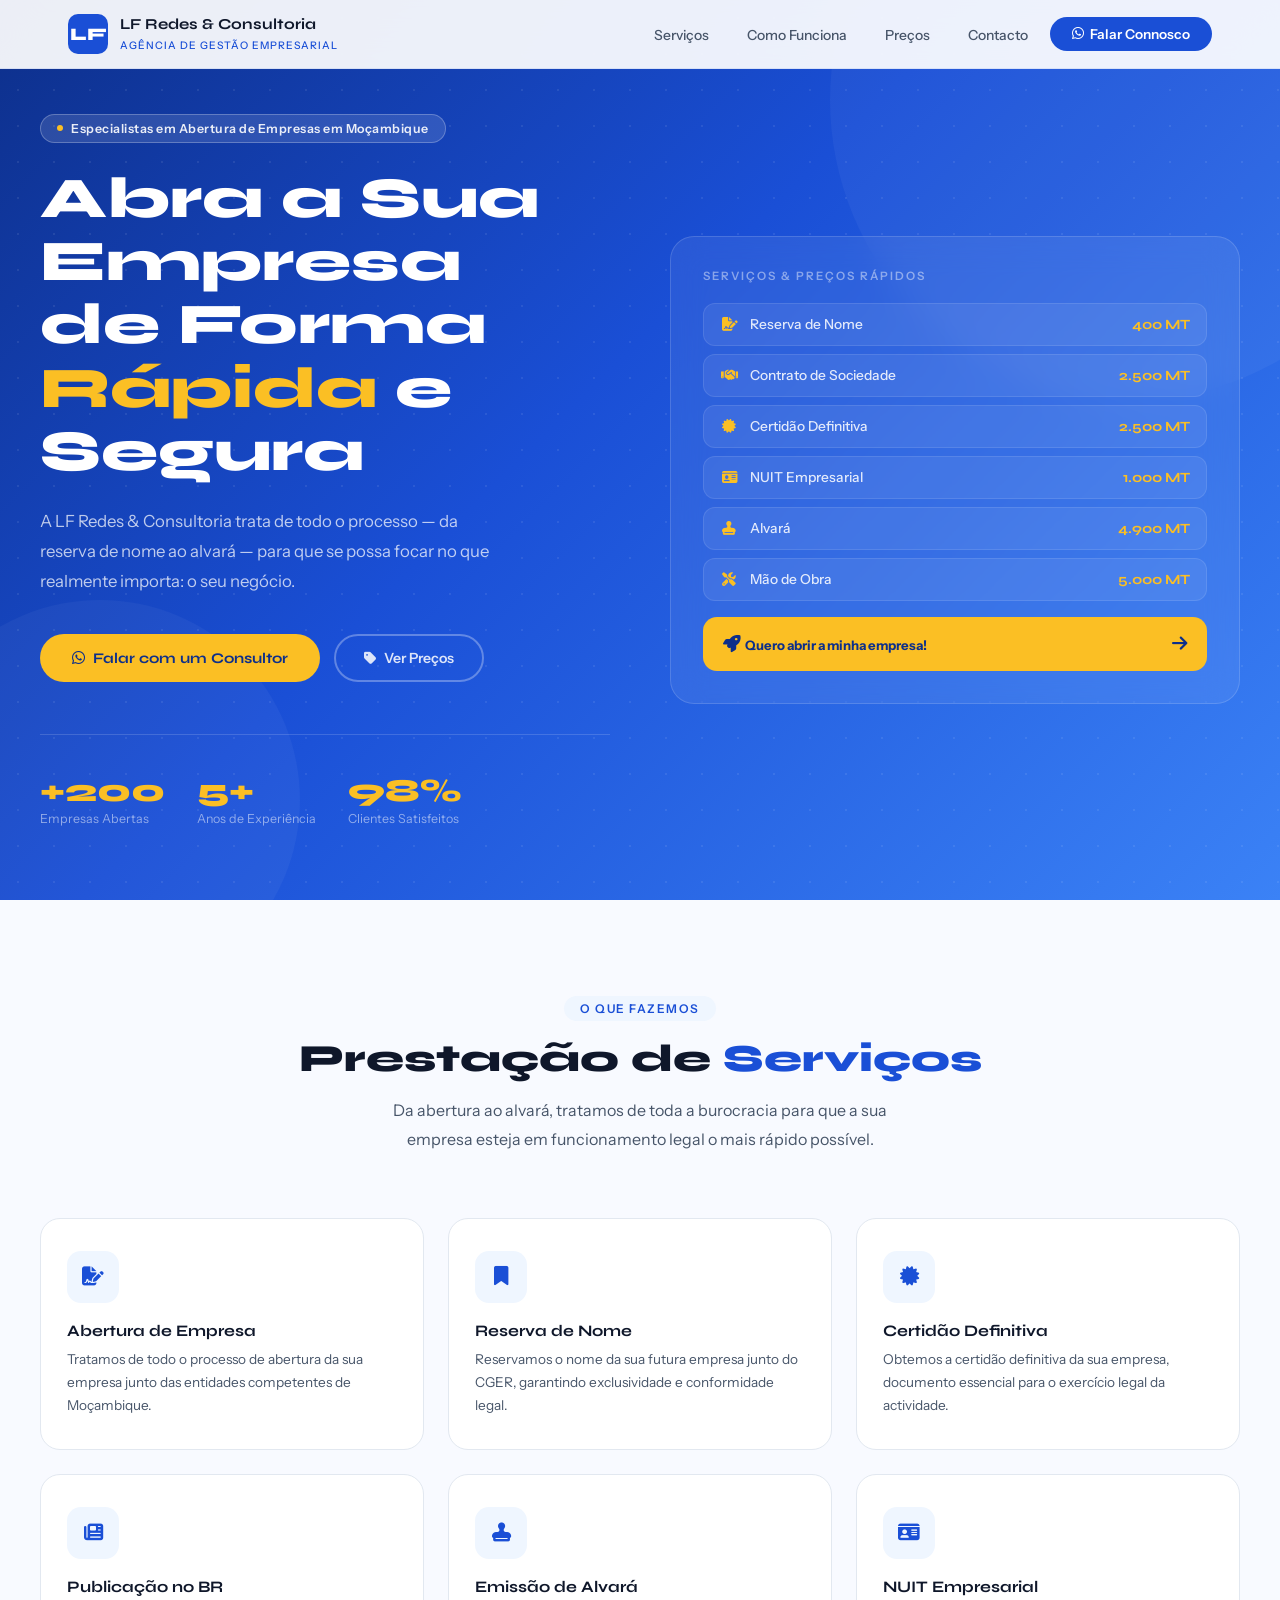
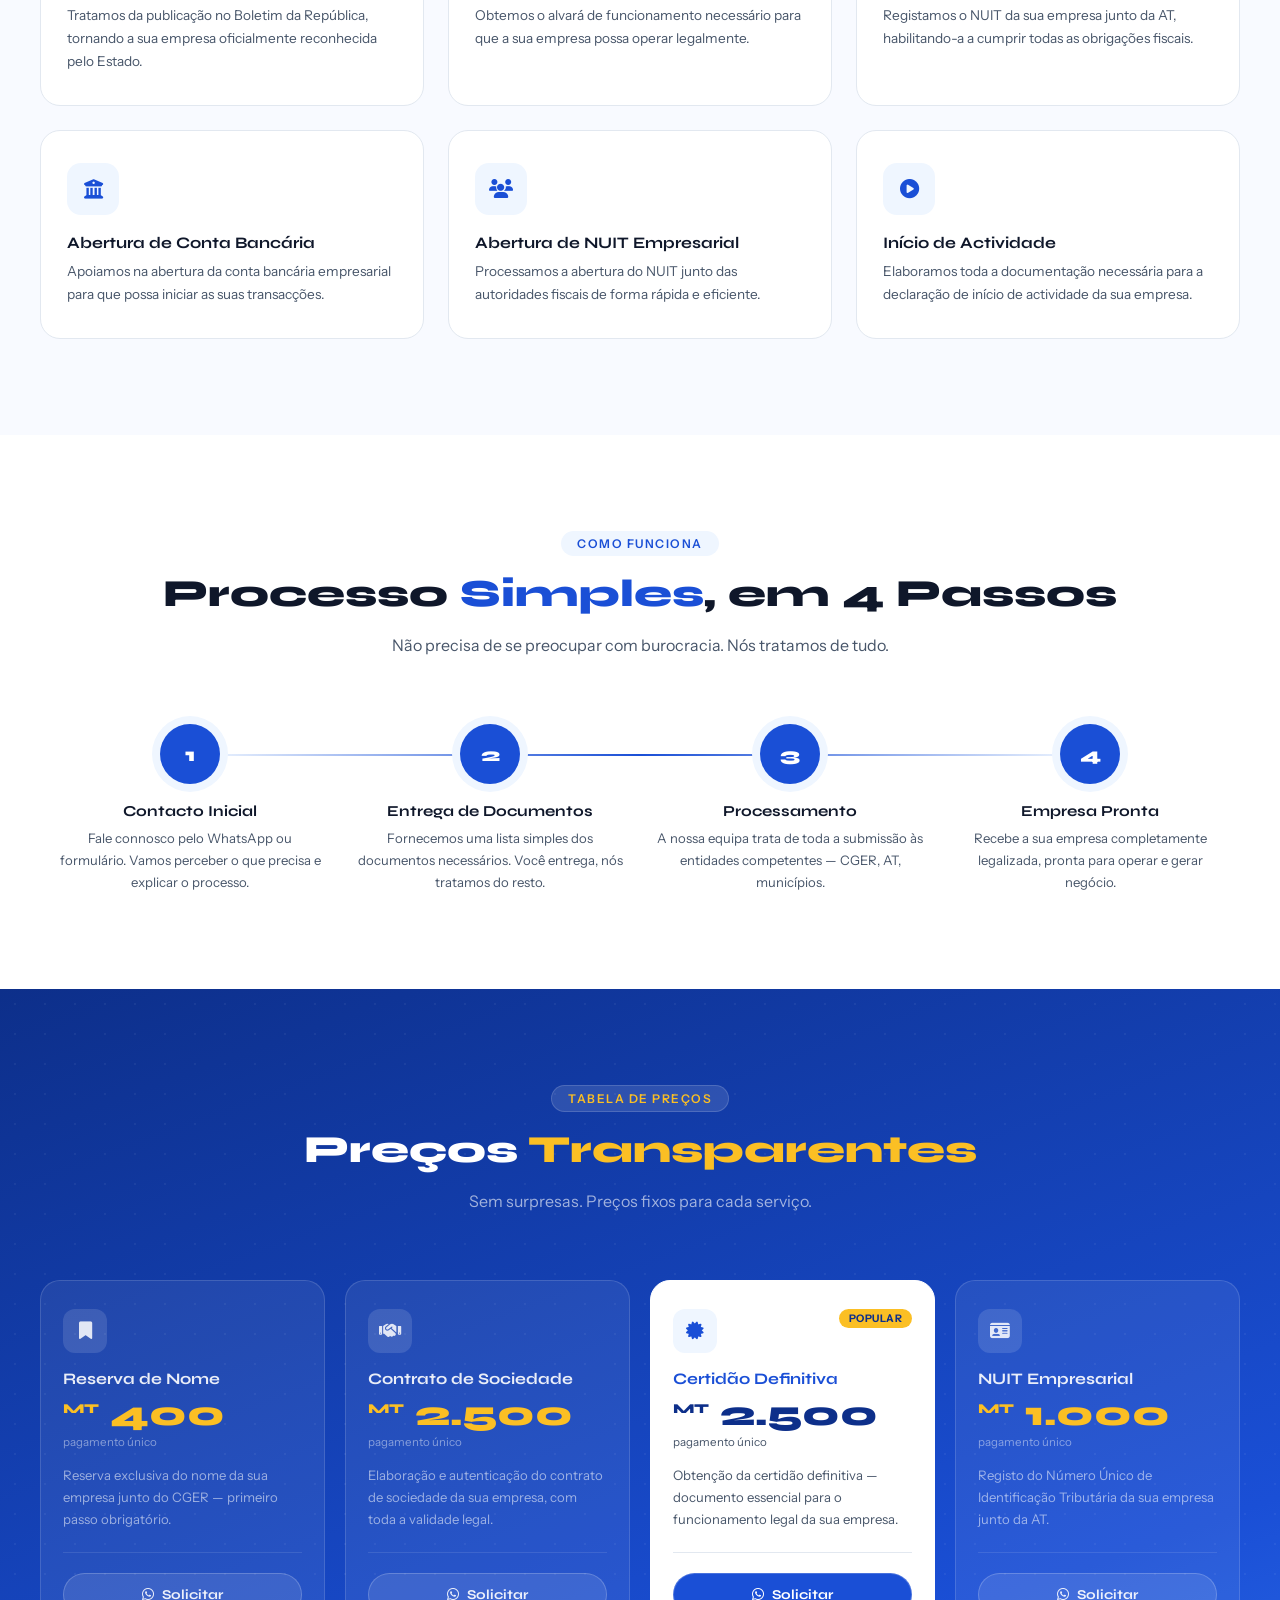
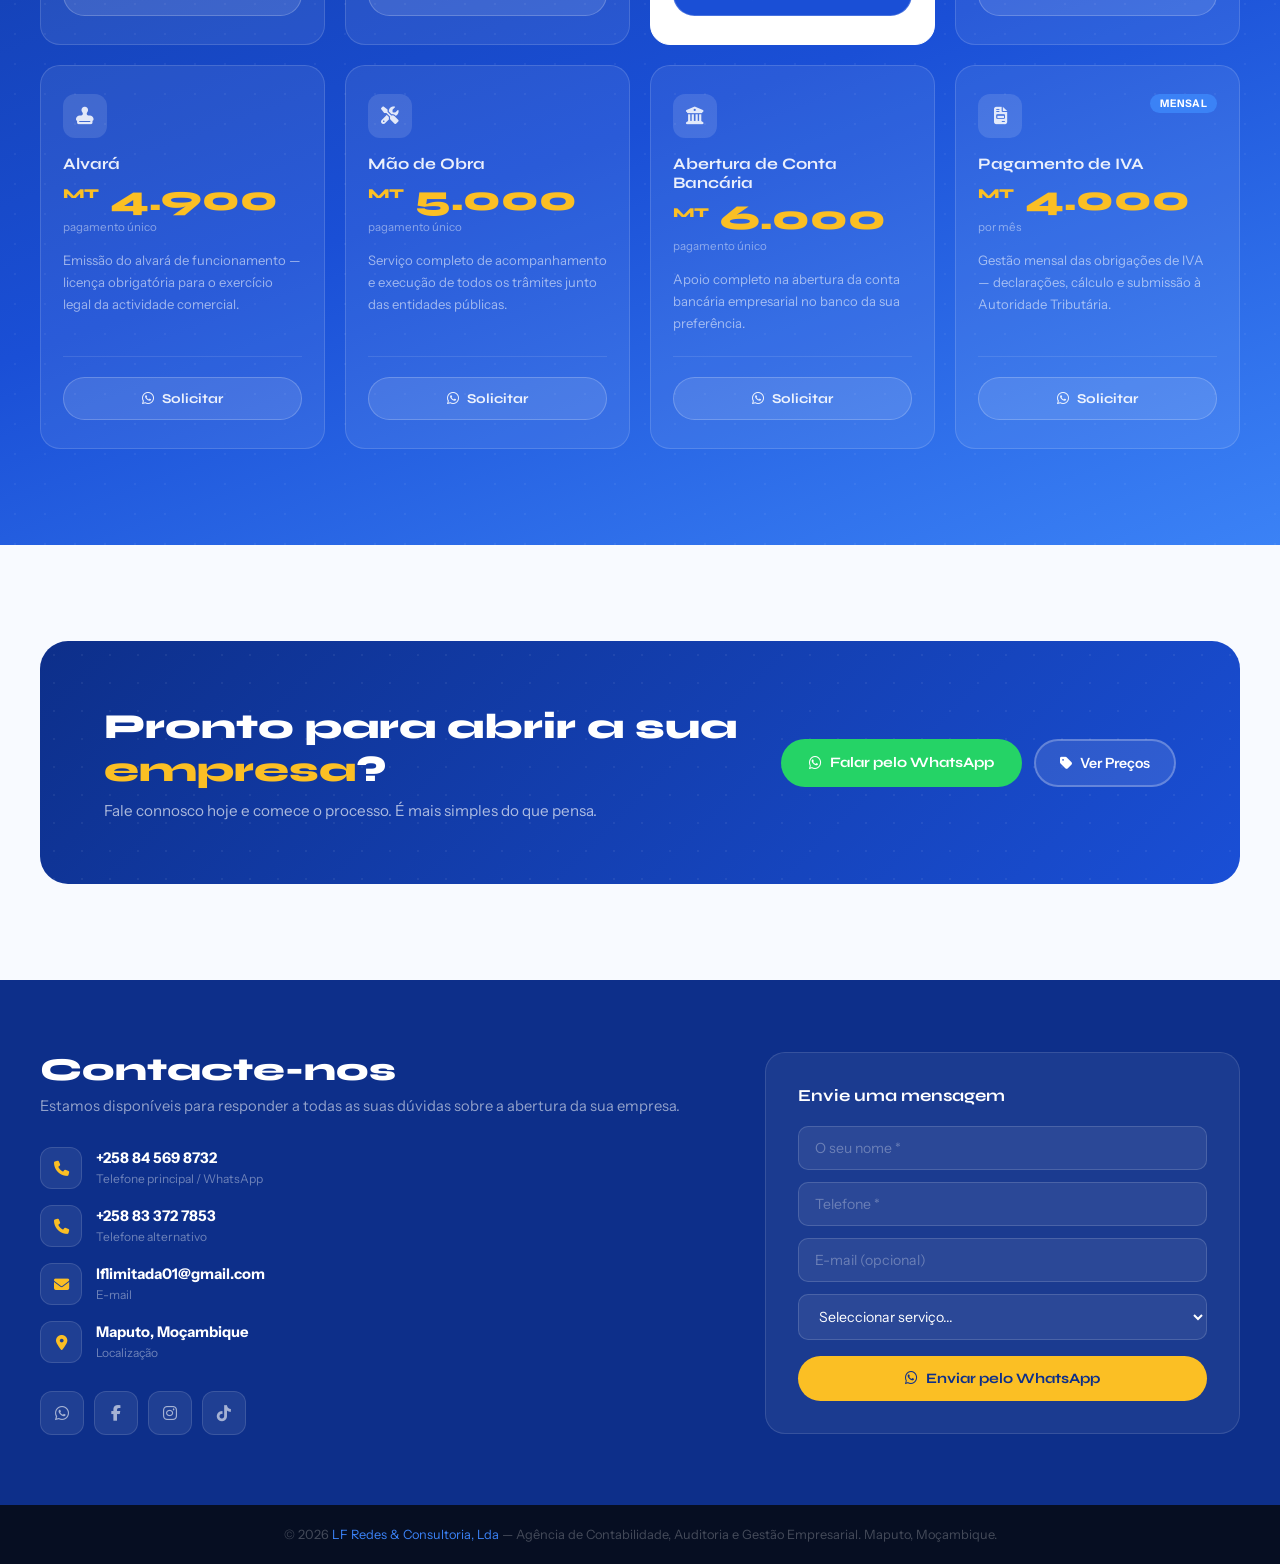
==== index.html @ cfa8c2ca "Add files via upload" ====
<!DOCTYPE html>
<html lang="pt">
<head>
  <meta charset="UTF-8"/>
  <meta name="viewport" content="width=device-width, initial-scale=1.0"/>
  <title>LF Redes & Consultoria — Abertura de Empresas em Moçambique</title>
  <link rel="stylesheet" href="styles.css">
  <link href="https://fonts.googleapis.com/css2?family=Syne:wght@400;600;700;800&family=Instrument+Sans:wght@300;400;500;600&display=swap" rel="stylesheet"/>
  <link href="https://cdnjs.cloudflare.com/ajax/libs/font-awesome/6.5.0/css/all.min.css" rel="stylesheet"/>
</head>
<body>

<!-- ═══ MODAL CONTACTO ═══════════════════════════════════════ -->
<div class="modal-overlay" id="modal">
  <div class="modal-box">
    <button class="modal-close" onclick="fecharModal()">
      <i class="fa fa-times"></i>
    </button>
    <div class="modal-header-ico">
      <i class="fa fa-headset"></i>
    </div>
    <h3>Falar com um Consultor</h3>
    <p class="modal-sub">Preencha os seus dados para ser redirecionado ao WhatsApp.</p>
    <div class="modal-pacote-tag" id="modal-pacote-label">—</div>

    <form id="modal-form" onsubmit="irWhatsApp(event)">
      <input type="text" class="modal-input" id="modal-nome"
        placeholder="O seu nome completo *" required/>
      <input type="email" class="modal-input" id="modal-email"
        placeholder="O seu e-mail (opcional)"/>

      <button type="submit" class="btn-modal-wa">
        <i class="fab fa-whatsapp"></i> Continuar para o WhatsApp
      </button>
    </form>
    <p class="modal-aviso">
      <i class="fab fa-whatsapp"></i>
      Será redirecionado ao WhatsApp com a informação do serviço seleccionado.
    </p>
  </div>
</div>

<!-- ═══ NAVBAR ════════════════════════════════════════════════ -->
<nav id="navbar">
  <div class="nav-inner">
    <a href="#" class="nav-logo">
      <div class="nav-logo-icon">LF</div>
      <div class="nav-logo-text">
        <strong>LF Redes & Consultoria</strong>
        <span>Agência de Gestão Empresarial</span>
      </div>
    </a>
    <div class="nav-links">
      <a href="#servicos">Serviços</a>
      <a href="#processo">Como Funciona</a>
      <a href="#precos">Preços</a>
      <a href="#contacto">Contacto</a>
      <a href="#contacto" class="btn-nav-cta">
        <i class="fab fa-whatsapp"></i> Falar Connosco
      </a>
    </div>
  </div>
</nav>

<!-- ═══ HERO ══════════════════════════════════════════════════ -->
<section class="hero" id="inicio">
  <div class="hero-blob hero-blob-1"></div>
  <div class="hero-blob hero-blob-2"></div>

  <div class="hero-inner">
    <div>
      <div class="hero-badge">
        <span></span> Especialistas em Abertura de Empresas em Moçambique
      </div>
      <h1>Abra a Sua Empresa<br/>de Forma <em>Rápida</em> e Segura</h1>
      <p class="hero-sub">
        A LF Redes & Consultoria trata de todo o processo — da reserva de nome
        ao alvará — para que se possa focar no que realmente importa: o seu negócio.
      </p>
      <div class="hero-btns">
        <button class="btn-hero-main" onclick="abrirModal('Consulta Geral', '')">
          <i class="fab fa-whatsapp"></i> Falar com um Consultor
        </button>
        <a href="#precos" class="btn-hero-ghost">
          <i class="fa fa-tag"></i> Ver Preços
        </a>
      </div>
      <div class="hero-stats">
        <div class="hero-stat">
          <div class="n">+200</div>
          <div class="l">Empresas Abertas</div>
        </div>
        <div class="hero-stat">
          <div class="n">5+</div>
          <div class="l">Anos de Experiência</div>
        </div>
        <div class="hero-stat">
          <div class="n">98%</div>
          <div class="l">Clientes Satisfeitos</div>
        </div>
      </div>
    </div>

    <div class="hero-card">
      <div class="hero-card-title">Serviços & Preços Rápidos</div>

      <div class="servico-pill">
        <i class="fa fa-file-signature"></i> Reserva de Nome
        <span class="preco">400 MT</span>
      </div>
      <div class="servico-pill">
        <i class="fa fa-handshake"></i> Contrato de Sociedade
        <span class="preco">2.500 MT</span>
      </div>
      <div class="servico-pill">
        <i class="fa fa-certificate"></i> Certidão Definitiva
        <span class="preco">2.500 MT</span>
      </div>
      <div class="servico-pill">
        <i class="fa fa-id-card"></i> NUIT Empresarial
        <span class="preco">1.000 MT</span>
      </div>
      <div class="servico-pill">
        <i class="fa fa-stamp"></i> Alvará
        <span class="preco">4.900 MT</span>
      </div>
      <div class="servico-pill">
        <i class="fa fa-tools"></i> Mão de Obra
        <span class="preco">5.000 MT</span>
      </div>

      <div class="hero-card-cta" onclick="abrirModal('Pacote Completo','')">
        <p><i class="fa fa-rocket"></i> &nbsp;Quero abrir a minha empresa!</p>
        <i class="fa fa-arrow-right"></i>
      </div>
    </div>
  </div>
</section>

<!-- ═══ SERVIÇOS ══════════════════════════════════════════════ -->
<section class="sec sec-servicos" id="servicos">
  <div class="sec-inner">
    <div class="sec-header reveal">
      <span class="sec-tag">O que fazemos</span>
      <h2 class="sec-title">Prestação de <em>Serviços</em></h2>
      <p class="sec-lead">Da abertura ao alvará, tratamos de toda a burocracia para que a sua empresa esteja em funcionamento legal o mais rápido possível.</p>
    </div>
    <div class="servicos-grid">
      <div class="sc reveal delay-1">
        <div class="sc-ico"><i class="fa fa-file-signature"></i></div>
        <h4>Abertura de Empresa</h4>
        <p>Tratamos de todo o processo de abertura da sua empresa junto das entidades competentes de Moçambique.</p>
      </div>
      <div class="sc reveal delay-2">
        <div class="sc-ico"><i class="fa fa-bookmark"></i></div>
        <h4>Reserva de Nome</h4>
        <p>Reservamos o nome da sua futura empresa junto do CGER, garantindo exclusividade e conformidade legal.</p>
      </div>
      <div class="sc reveal delay-3">
        <div class="sc-ico"><i class="fa fa-certificate"></i></div>
        <h4>Certidão Definitiva</h4>
        <p>Obtemos a certidão definitiva da sua empresa, documento essencial para o exercício legal da actividade.</p>
      </div>
      <div class="sc reveal delay-1">
        <div class="sc-ico"><i class="fa fa-newspaper"></i></div>
        <h4>Publicação no BR</h4>
        <p>Tratamos da publicação no Boletim da República, tornando a sua empresa oficialmente reconhecida pelo Estado.</p>
      </div>
      <div class="sc reveal delay-2">
        <div class="sc-ico"><i class="fa fa-stamp"></i></div>
        <h4>Emissão de Alvará</h4>
        <p>Obtemos o alvará de funcionamento necessário para que a sua empresa possa operar legalmente.</p>
      </div>
      <div class="sc reveal delay-3">
        <div class="sc-ico"><i class="fa fa-id-card"></i></div>
        <h4>NUIT Empresarial</h4>
        <p>Registamos o NUIT da sua empresa junto da AT, habilitando-a a cumprir todas as obrigações fiscais.</p>
      </div>
      <div class="sc reveal delay-1">
        <div class="sc-ico"><i class="fa fa-university"></i></div>
        <h4>Abertura de Conta Bancária</h4>
        <p>Apoiamos na abertura da conta bancária empresarial para que possa iniciar as suas transacções.</p>
      </div>
      <div class="sc reveal delay-2">
        <div class="sc-ico"><i class="fa fa-users"></i></div>
        <h4>Abertura de NUIT Empresarial</h4>
        <p>Processamos a abertura do NUIT junto das autoridades fiscais de forma rápida e eficiente.</p>
      </div>
      <div class="sc reveal delay-3">
        <div class="sc-ico"><i class="fa fa-play-circle"></i></div>
        <h4>Início de Actividade</h4>
        <p>Elaboramos toda a documentação necessária para a declaração de início de actividade da sua empresa.</p>
      </div>
    </div>
  </div>
</section>

<!-- ═══ PROCESSO ══════════════════════════════════════════════ -->
<section class="sec sec-processo" id="processo">
  <div class="sec-inner">
    <div class="sec-header reveal">
      <span class="sec-tag">Como Funciona</span>
      <h2 class="sec-title">Processo <em>Simples</em>, em 4 Passos</h2>
      <p class="sec-lead">Não precisa de se preocupar com burocracia. Nós tratamos de tudo.</p>
    </div>
    <div class="steps">
      <div class="step reveal delay-1">
        <div class="step-n">1</div>
        <h4>Contacto Inicial</h4>
        <p>Fale connosco pelo WhatsApp ou formulário. Vamos perceber o que precisa e explicar o processo.</p>
      </div>
      <div class="step reveal delay-2">
        <div class="step-n">2</div>
        <h4>Entrega de Documentos</h4>
        <p>Fornecemos uma lista simples dos documentos necessários. Você entrega, nós tratamos do resto.</p>
      </div>
      <div class="step reveal delay-3">
        <div class="step-n">3</div>
        <h4>Processamento</h4>
        <p>A nossa equipa trata de toda a submissão às entidades competentes — CGER, AT, municípios.</p>
      </div>
      <div class="step reveal delay-4">
        <div class="step-n">4</div>
        <h4>Empresa Pronta</h4>
        <p>Recebe a sua empresa completamente legalizada, pronta para operar e gerar negócio.</p>
      </div>
    </div>
  </div>
</section>

<!-- ═══ PREÇOS ════════════════════════════════════════════════ -->
<section class="sec sec-precos" id="precos">
  <div class="sec-inner">
    <div class="sec-header reveal">
      <span class="sec-tag">Tabela de Preços</span>
      <h2 class="sec-title" style="color:#fff;">Preços <em style="color:var(--amarelo)">Transparentes</em></h2>
      <p class="sec-lead">Sem surpresas. Preços fixos para cada serviço.</p>
    </div>

    <!-- Linha 1: 4 serviços -->
    <div class="precos-grid">

      <div class="preco-card reveal delay-1">
        <div class="pc-top">
          <div class="pc-ico"><i class="fa fa-bookmark"></i></div>
        </div>
        <div class="pc-nome">Reserva de Nome</div>
        <div class="pc-valor"><sup>MT</sup> 400</div>
        <span class="pc-periodo">pagamento único</span>
        <p class="pc-desc">Reserva exclusiva do nome da sua empresa junto do CGER — primeiro passo obrigatório.</p>
        <div class="pc-divider"></div>
        <button class="pc-btn" onclick="abrirModal('Reserva de Nome','MT 400')">
          <i class="fab fa-whatsapp"></i> Solicitar
        </button>
      </div>

      <div class="preco-card reveal delay-2">
        <div class="pc-top">
          <div class="pc-ico"><i class="fa fa-handshake"></i></div>
        </div>
        <div class="pc-nome">Contrato de Sociedade</div>
        <div class="pc-valor"><sup>MT</sup> 2.500</div>
        <span class="pc-periodo">pagamento único</span>
        <p class="pc-desc">Elaboração e autenticação do contrato de sociedade da sua empresa, com toda a validade legal.</p>
        <div class="pc-divider"></div>
        <button class="pc-btn" onclick="abrirModal('Contrato de Sociedade','MT 2.500')">
          <i class="fab fa-whatsapp"></i> Solicitar
        </button>
      </div>

      <div class="preco-card destaque reveal delay-3">
        <div class="pc-top">
          <div class="pc-ico"><i class="fa fa-certificate"></i></div>
          <span class="pc-badge">Popular</span>
        </div>
        <div class="pc-nome">Certidão Definitiva</div>
        <div class="pc-valor"><sup>MT</sup> 2.500</div>
        <span class="pc-periodo">pagamento único</span>
        <p class="pc-desc" style="color:var(--texto-s)">Obtenção da certidão definitiva — documento essencial para o funcionamento legal da sua empresa.</p>
        <div class="pc-divider"></div>
        <button class="pc-btn" onclick="abrirModal('Certidão Definitiva','MT 2.500')">
          <i class="fab fa-whatsapp"></i> Solicitar
        </button>
      </div>

      <div class="preco-card reveal delay-4">
        <div class="pc-top">
          <div class="pc-ico"><i class="fa fa-id-card"></i></div>
        </div>
        <div class="pc-nome">NUIT Empresarial</div>
        <div class="pc-valor"><sup>MT</sup> 1.000</div>
        <span class="pc-periodo">pagamento único</span>
        <p class="pc-desc">Registo do Número Único de Identificação Tributária da sua empresa junto da AT.</p>
        <div class="pc-divider"></div>
        <button class="pc-btn" onclick="abrirModal('NUIT Empresarial','MT 1.000')">
          <i class="fab fa-whatsapp"></i> Solicitar
        </button>
      </div>

    </div>

    <!-- Linha 2: 4 serviços -->
    <div class="precos-grid-2">

      <div class="preco-card reveal delay-1">
        <div class="pc-top">
          <div class="pc-ico"><i class="fa fa-stamp"></i></div>
        </div>
        <div class="pc-nome">Alvará</div>
        <div class="pc-valor"><sup>MT</sup> 4.900</div>
        <span class="pc-periodo">pagamento único</span>
        <p class="pc-desc">Emissão do alvará de funcionamento — licença obrigatória para o exercício legal da actividade comercial.</p>
        <div class="pc-divider"></div>
        <button class="pc-btn" onclick="abrirModal('Alvará','MT 4.900')">
          <i class="fab fa-whatsapp"></i> Solicitar
        </button>
      </div>

      <div class="preco-card reveal delay-2">
        <div class="pc-top">
          <div class="pc-ico"><i class="fa fa-tools"></i></div>
        </div>
        <div class="pc-nome">Mão de Obra</div>
        <div class="pc-valor"><sup>MT</sup> 5.000</div>
        <span class="pc-periodo">pagamento único</span>
        <p class="pc-desc">Serviço completo de acompanhamento e execução de todos os trâmites junto das entidades públicas.</p>
        <div class="pc-divider"></div>
        <button class="pc-btn" onclick="abrirModal('Mão de Obra','MT 5.000')">
          <i class="fab fa-whatsapp"></i> Solicitar
        </button>
      </div>

      <div class="preco-card reveal delay-3">
        <div class="pc-top">
          <div class="pc-ico"><i class="fa fa-university"></i></div>
        </div>
        <div class="pc-nome">Abertura de Conta Bancária</div>
        <div class="pc-valor"><sup>MT</sup> 6.000</div>
        <span class="pc-periodo">pagamento único</span>
        <p class="pc-desc">Apoio completo na abertura da conta bancária empresarial no banco da sua preferência.</p>
        <div class="pc-divider"></div>
        <button class="pc-btn" onclick="abrirModal('Abertura de Conta Bancária','MT 6.000')">
          <i class="fab fa-whatsapp"></i> Solicitar
        </button>
      </div>

      <div class="preco-card reveal delay-4">
        <div class="pc-top">
          <div class="pc-ico"><i class="fa fa-file-invoice"></i></div>
          <span class="pc-badge" style="background:var(--azul-clr);color:#fff;">Mensal</span>
        </div>
        <div class="pc-nome">Pagamento de IVA</div>
        <div class="pc-valor"><sup>MT</sup> 4.000</div>
        <span class="pc-periodo">por mês</span>
        <p class="pc-desc">Gestão mensal das obrigações de IVA — declarações, cálculo e submissão à Autoridade Tributária.</p>
        <div class="pc-divider"></div>
        <button class="pc-btn" onclick="abrirModal('Pagamento de IVA (Mensal)','MT 4.000/mês')">
          <i class="fab fa-whatsapp"></i> Solicitar
        </button>
      </div>

    </div>
  </div>
</section>

<!-- ═══ CTA ═══════════════════════════════════════════════════ -->
<section class="sec sec-cta">
  <div class="sec-inner">
    <div class="cta-box reveal">
      <div class="cta-content">
        <h2>Pronto para abrir a sua <em>empresa</em>?</h2>
        <p>Fale connosco hoje e comece o processo. É mais simples do que pensa.</p>
      </div>
      <div class="cta-actions">
        <button class="btn-wa" onclick="abrirModal('Consulta Geral','')">
          <i class="fab fa-whatsapp"></i> Falar pelo WhatsApp
        </button>
        <a href="#precos" class="btn-wa-ghost">
          <i class="fa fa-tag"></i> Ver Preços
        </a>
      </div>
    </div>
  </div>
</section>

<!-- ═══ CONTACTO ══════════════════════════════════════════════ -->
<section class="sec-contacto" id="contacto">
  <div class="contacto-inner">
    <div>
      <h2>Contacte-nos</h2>
      <p>Estamos disponíveis para responder a todas as suas dúvidas sobre a abertura da sua empresa.</p>

      <div class="cont-item">
        <div class="cont-ico"><i class="fa fa-phone"></i></div>
        <div>
          <strong>+258 84 569 8732</strong>
          <span>Telefone principal / WhatsApp</span>
        </div>
      </div>
      <div class="cont-item">
        <div class="cont-ico"><i class="fa fa-phone"></i></div>
        <div>
          <strong>+258 83 372 7853</strong>
          <span>Telefone alternativo</span>
        </div>
      </div>
      <div class="cont-item">
        <div class="cont-ico"><i class="fa fa-envelope"></i></div>
        <div>
          <strong>lflimitada01@gmail.com</strong>
          <span>E-mail</span>
        </div>
      </div>
      <div class="cont-item">
        <div class="cont-ico"><i class="fa fa-map-marker-alt"></i></div>
        <div>
          <strong>Maputo, Moçambique</strong>
          <span>Localização</span>
        </div>
      </div>

      <div class="social-row">
        <a href="https://wa.me/258845698732" class="soc-btn wa" target="_blank" title="WhatsApp">
          <i class="fab fa-whatsapp"></i>
        </a>
        <a href="#" class="soc-btn fb" title="Facebook — LF Redes e Consultoria">
          <i class="fab fa-facebook-f"></i>
        </a>
        <a href="#" class="soc-btn ig" title="Instagram — LF Redes e Consultoria">
          <i class="fab fa-instagram"></i>
        </a>
        <a href="#" class="soc-btn tt" title="TikTok — LF Redes e Consultoria">
          <i class="fab fa-tiktok"></i>
        </a>
      </div>
    </div>

    <div class="contacto-form-box">
      <h4>Envie uma mensagem</h4>
      <form onsubmit="enviarFormContacto(event)">
        <input type="text" class="cf-input" placeholder="O seu nome *" required/>
        <input type="tel" class="cf-input" placeholder="Telefone *" required/>
        <input type="email" class="cf-input" placeholder="E-mail (opcional)"/>
        <select class="cf-input">
          <option value="" disabled selected>Seleccionar serviço...</option>
          <option>Reserva de Nome — MT 400</option>
          <option>Contrato de Sociedade — MT 2.500</option>
          <option>Certidão Definitiva — MT 2.500</option>
          <option>NUIT Empresarial — MT 1.000</option>
          <option>Alvará — MT 4.900</option>
          <option>Mão de Obra — MT 5.000</option>
          <option>Abertura de Conta Bancária — MT 6.000</option>
          <option>Pagamento de IVA — MT 4.000/mês</option>
          <option>Pacote Completo</option>
        </select>
        <button type="submit" class="btn-cf">
          <i class="fab fa-whatsapp"></i> Enviar pelo WhatsApp
        </button>
      </form>
    </div>
  </div>
</section>

<!-- ═══ FOOTER ════════════════════════════════════════════════ -->
<footer>
  <p>© 2026 <span>LF Redes & Consultoria, Lda</span> — Agência de Contabilidade, Auditoria e Gestão Empresarial. Maputo, Moçambique.</p>
</footer>

<!-- ═══ SCRIPTS ═══════════════════════════════════════════════ -->
<script>
  // ── Navbar scroll ──────────────────────────────────────────
  window.addEventListener('scroll', () => {
    document.getElementById('navbar').classList.toggle('scrolled', window.scrollY > 30);
  });

  // ── Reveal on scroll ──────────────────────────────────────
  const observer = new IntersectionObserver((entries) => {
    entries.forEach(e => { if (e.isIntersecting) e.target.classList.add('visible'); });
  }, { threshold: 0.12 });
  document.querySelectorAll('.reveal').forEach(el => observer.observe(el));

  // ── Modal ──────────────────────────────────────────────────
  let _pacote = '', _preco = '';

  function abrirModal(pacote, preco) {
    _pacote = pacote; _preco = preco;
    const label = preco ? `${pacote} — ${preco}` : pacote;
    document.getElementById('modal-pacote-label').textContent = label;
    document.getElementById('modal').classList.add('open');
    document.body.style.overflow = 'hidden';
    document.getElementById('modal-nome').focus();
  }

  function fecharModal() {
    document.getElementById('modal').classList.remove('open');
    document.body.style.overflow = '';
  }

  document.getElementById('modal').addEventListener('click', function(e) {
    if (e.target === this) fecharModal();
  });

  document.addEventListener('keydown', e => { if (e.key === 'Escape') fecharModal(); });

  function irWhatsApp(e) {
    e.preventDefault();
    const nome  = document.getElementById('modal-nome').value.trim();
    const email = document.getElementById('modal-email').value.trim();
    if (!nome) { document.getElementById('modal-nome').focus(); return; }

    let msg = `Olá! Sou *${nome}*`;
    if (email) msg += ` (${email})`;
    msg += ` e tenho interesse no serviço: *${_pacote}*`;
    if (_preco) msg += ` — *${_preco}*`;
    msg += '.\n\nPoderia dar-me mais informações?';

    const url = `https://wa.me/258845698732?text=${encodeURIComponent(msg)}`;
    window.open(url, '_blank');
    fecharModal();
    document.getElementById('modal-form').reset();
  }

  // ── Formulário de contacto ─────────────────────────────────
  function enviarFormContacto(e) {
    e.preventDefault();
    const form   = e.target;
    const nome   = form.querySelector('input[type="text"]').value.trim();
    const tel    = form.querySelector('input[type="tel"]').value.trim();
    const serv   = form.querySelector('select').value;

    let msg = `Olá! Sou *${nome}* (${tel})`;
    if (serv) msg += ` e tenho interesse em: *${serv}*`;
    msg += '.\n\nAgradecia o vosso contacto.';

    const url = `https://wa.me/258845698732?text=${encodeURIComponent(msg)}`;
    window.open(url, '_blank');
  }
</script>
</body>
</html>
---- styles.css ----
:root {
      --azul:       #1a4fd6;
      --azul-esc:   #0d2f8a;
      --azul-viv:   #2563eb;
      --azul-clr:   #3b82f6;
      --azul-pale:  #eff6ff;
      --branco:     #ffffff;
      --cinza-f:    #f8faff;
      --cinza-b:    #e2e8f0;
      --texto:      #0f172a;
      --texto-s:    #475569;
      --amarelo:    #fbbf24;
      --verde:      #10b981;
    }

    /* ─── BASE ──────────────────────────────────────────────── */
    *, *::before, *::after { box-sizing: border-box; margin: 0; padding: 0; }
    html { scroll-behavior: smooth; }
    body {
      font-family: 'Instrument Sans', sans-serif;
      color: var(--texto);
      background: var(--branco);
      overflow-x: hidden;
    }
    h1,h2,h3,h4 { font-family: 'Syne', sans-serif; }
    a { text-decoration: none; }

    /* ─── NAVBAR ────────────────────────────────────────────── */
    nav {
      position: fixed; top: 0; left: 0; right: 0;
      z-index: 999;
      background: rgba(255,255,255,0.92);
      backdrop-filter: blur(20px);
      border-bottom: 1px solid rgba(26,79,214,0.1);
      transition: box-shadow 0.3s;
    }
    nav.scrolled { box-shadow: 0 4px 30px rgba(26,79,214,0.12); }

    .nav-inner {
      max-width: 1200px; margin: 0 auto;
      padding: 0 28px;
      height: 68px;
      display: flex; align-items: center; justify-content: space-between;
    }

    .nav-logo { display: flex; align-items: center; gap: 12px; }
    .nav-logo-icon {
      width: 40px; height: 40px;
      background: var(--azul);
      border-radius: 10px;
      display: flex; align-items: center; justify-content: center;
      color: #fff; font-size: 1.1rem;
      font-family: 'Syne', sans-serif; font-weight: 800;
    }
    .nav-logo-text strong {
      display: block; font-family: 'Syne', sans-serif;
      font-size: 0.95rem; font-weight: 700; color: var(--texto);
    }
    .nav-logo-text span {
      font-size: 0.65rem; color: var(--azul); font-weight: 500;
      text-transform: uppercase; letter-spacing: 1px;
    }

    .nav-links { display: flex; align-items: center; gap: 6px; }
    .nav-links a {
      padding: 8px 16px; border-radius: 8px;
      font-size: 0.87rem; font-weight: 500; color: var(--texto-s);
      transition: all 0.2s;
    }
    .nav-links a:hover { background: var(--azul-pale); color: var(--azul); }

    .btn-nav-cta {
      background: var(--azul) !important;
      color: #fff !important;
      border-radius: 50px !important;
      padding: 9px 22px !important;
      font-weight: 600 !important;
      font-size: 0.85rem !important;
      display: flex !important; align-items: center; gap: 6px;
      transition: all 0.2s !important;
    }
    .btn-nav-cta:hover { background: var(--azul-esc) !important; transform: translateY(-1px); }

    /* ─── HERO ──────────────────────────────────────────────── */
    .hero {
      min-height: 100vh;
      background: linear-gradient(135deg, var(--azul-esc) 0%, var(--azul) 45%, var(--azul-clr) 100%);
      display: flex; flex-direction: column; justify-content: center;
      position: relative; overflow: hidden;
      padding: 100px 28px 60px;
    }

    /* grade de pontos */
    .hero::before {
      content: '';
      position: absolute; inset: 0;
      background-image: radial-gradient(circle, rgba(255,255,255,0.08) 1px, transparent 1px);
      background-size: 36px 36px;
      pointer-events: none;
    }

    /* blob decorativo */
    .hero-blob {
      position: absolute;
      border-radius: 50%;
      background: rgba(255,255,255,0.04);
      pointer-events: none;
    }
    .hero-blob-1 { width: 600px; height: 600px; top: -200px; right: -150px; }
    .hero-blob-2 { width: 400px; height: 400px; bottom: -100px; left: -100px; }

    .hero-inner {
      max-width: 1200px; margin: 0 auto; width: 100%;
      display: grid; grid-template-columns: 1fr 1fr;
      gap: 60px; align-items: center;
      position: relative; z-index: 1;
    }

    .hero-badge {
      display: inline-flex; align-items: center; gap: 8px;
      background: rgba(255,255,255,0.12);
      border: 1px solid rgba(255,255,255,0.25);
      border-radius: 50px; padding: 6px 16px;
      color: rgba(255,255,255,0.9); font-size: 0.78rem;
      font-weight: 600; letter-spacing: 0.5px;
      margin-bottom: 24px; width: fit-content;
    }
    .hero-badge span { width: 6px; height: 6px; border-radius: 50%; background: var(--amarelo); }

    .hero h1 {
      font-size: clamp(2.2rem, 4.5vw, 3.6rem);
      color: #fff; line-height: 1.1; font-weight: 800;
      margin-bottom: 22px;
    }
    .hero h1 em { font-style: normal; color: var(--amarelo); }

    .hero-sub {
      color: rgba(255,255,255,0.72); font-size: 1.05rem;
      line-height: 1.8; margin-bottom: 38px; max-width: 460px;
    }

    .hero-btns { display: flex; gap: 14px; flex-wrap: wrap; }

    .btn-hero-main {
      background: var(--amarelo); color: var(--azul-esc);
      font-family: 'Syne', sans-serif;
      font-weight: 700; font-size: 0.92rem;
      border-radius: 50px; padding: 14px 32px;
      display: inline-flex; align-items: center; gap: 8px;
      transition: all 0.2s; border: none; cursor: pointer;
    }
    .btn-hero-main:hover { background: #fcd34d; transform: translateY(-2px); box-shadow: 0 8px 25px rgba(251,191,36,0.4); }

    .btn-hero-ghost {
      background: transparent; color: rgba(255,255,255,0.85);
      font-weight: 600; font-size: 0.88rem;
      border-radius: 50px; padding: 13px 28px;
      border: 2px solid rgba(255,255,255,0.3);
      display: inline-flex; align-items: center; gap: 8px;
      transition: all 0.2s; cursor: pointer;
    }
    .btn-hero-ghost:hover { border-color: rgba(255,255,255,0.7); background: rgba(255,255,255,0.07); }

    .hero-stats {
      display: flex; gap: 32px; margin-top: 52px;
      padding-top: 40px; border-top: 1px solid rgba(255,255,255,0.15);
    }
    .hero-stat .n {
      font-family: 'Syne', sans-serif; font-size: 2rem; font-weight: 800;
      color: var(--amarelo); line-height: 1;
    }
    .hero-stat .l { font-size: 0.78rem; color: rgba(255,255,255,0.5); margin-top: 4px; }

    /* card flutuante no lado direito */
    .hero-card {
      background: rgba(255,255,255,0.07);
      border: 1px solid rgba(255,255,255,0.15);
      border-radius: 24px; padding: 32px;
      backdrop-filter: blur(16px);
    }

    .hero-card-title {
      font-size: 0.72rem; color: rgba(255,255,255,0.45);
      letter-spacing: 2px; text-transform: uppercase;
      margin-bottom: 20px; font-weight: 600;
    }

    .servico-pill {
      display: flex; align-items: center; gap: 12px;
      padding: 12px 16px; border-radius: 12px;
      background: rgba(255,255,255,0.07);
      border: 1px solid rgba(255,255,255,0.1);
      margin-bottom: 8px; color: rgba(255,255,255,0.85);
      font-size: 0.86rem; font-weight: 500;
    }
    .servico-pill i { color: var(--amarelo); width: 18px; text-align: center; }
    .servico-pill .preco {
      margin-left: auto; font-weight: 700;
      color: var(--amarelo); font-family: 'Syne', sans-serif;
      font-size: 0.88rem;
    }

    .hero-card-cta {
      background: var(--amarelo); border-radius: 14px;
      padding: 18px 20px; margin-top: 16px;
      display: flex; align-items: center; justify-content: space-between;
      cursor: pointer; transition: transform 0.2s;
    }
    .hero-card-cta:hover { transform: scale(1.02); }
    .hero-card-cta p { font-size: 0.82rem; font-weight: 700; color: var(--azul-esc); margin: 0; }
    .hero-card-cta i { color: var(--azul-esc); font-size: 1.1rem; }

    /* ─── SECÇÃO GENÉRICA ───────────────────────────────────── */
    .sec { padding: 96px 28px; }
    .sec-inner { max-width: 1200px; margin: 0 auto; }

    .sec-header { text-align: center; margin-bottom: 64px; }
    .sec-tag {
      display: inline-block; background: var(--azul-pale);
      color: var(--azul); border-radius: 50px;
      padding: 5px 16px; font-size: 0.75rem; font-weight: 600;
      letter-spacing: 1.5px; text-transform: uppercase; margin-bottom: 14px;
    }
    .sec-title {
      font-size: clamp(1.8rem, 3vw, 2.8rem); font-weight: 800;
      color: var(--texto); margin-bottom: 14px;
    }
    .sec-title em { font-style: normal; color: var(--azul); }
    .sec-lead { color: var(--texto-s); font-size: 1rem; line-height: 1.8; max-width: 560px; margin: 0 auto; }

    /* ─── SERVIÇOS COMPLETOS ────────────────────────────────── */
    .sec-servicos { background: var(--cinza-f); }

    .servicos-grid {
      display: grid; grid-template-columns: repeat(3, 1fr);
      gap: 24px;
    }

    .sc {
      background: #fff; border: 1px solid var(--cinza-b);
      border-radius: 20px; padding: 32px 26px;
      transition: all 0.3s; position: relative; overflow: hidden;
    }
    .sc::after {
      content: ''; position: absolute;
      bottom: 0; left: 0; right: 0; height: 3px;
      background: linear-gradient(90deg, var(--azul), var(--azul-clr));
      transform: scaleX(0); transform-origin: left;
      transition: transform 0.3s;
    }
    .sc:hover { box-shadow: 0 16px 48px rgba(26,79,214,0.12); transform: translateY(-4px); border-color: transparent; }
    .sc:hover::after { transform: scaleX(1); }

    .sc-ico {
      width: 52px; height: 52px; border-radius: 14px;
      background: var(--azul-pale); display: flex;
      align-items: center; justify-content: center; margin-bottom: 18px;
    }
    .sc-ico i { color: var(--azul); font-size: 1.2rem; }
    .sc h4 { font-size: 1rem; font-weight: 700; color: var(--texto); margin-bottom: 8px; }
    .sc p { font-size: 0.85rem; color: var(--texto-s); line-height: 1.7; margin: 0; }

    /* ─── PROCESSO ──────────────────────────────────────────── */
    .sec-processo { background: #fff; }

    .steps {
      display: grid; grid-template-columns: repeat(4, 1fr);
      gap: 0; position: relative;
    }
    .steps::before {
      content: ''; position: absolute;
      top: 30px; left: calc(12.5% + 10px); right: calc(12.5% + 10px);
      height: 2px; background: linear-gradient(90deg, var(--azul-pale), var(--azul), var(--azul-pale));
      z-index: 0;
    }

    .step {
      text-align: center; padding: 0 16px; position: relative; z-index: 1;
    }
    .step-n {
      width: 60px; height: 60px; border-radius: 50%;
      background: var(--azul); color: #fff;
      font-family: 'Syne', sans-serif; font-size: 1.2rem; font-weight: 800;
      display: flex; align-items: center; justify-content: center;
      margin: 0 auto 18px; box-shadow: 0 0 0 8px var(--azul-pale);
    }
    .step h4 { font-size: 0.95rem; font-weight: 700; color: var(--texto); margin-bottom: 8px; }
    .step p { font-size: 0.82rem; color: var(--texto-s); line-height: 1.65; }

    /* ─── PREÇOS ────────────────────────────────────────────── */
    .sec-precos {
      background: linear-gradient(160deg, var(--azul-esc) 0%, var(--azul) 60%, var(--azul-clr) 100%);
      position: relative; overflow: hidden;
    }
    .sec-precos::before {
      content: '';
      position: absolute; inset: 0;
      background-image: radial-gradient(circle, rgba(255,255,255,0.05) 1px, transparent 1px);
      background-size: 30px 30px;
    }
    .sec-precos .sec-inner { position: relative; z-index: 1; }
    .sec-precos .sec-tag { background: rgba(255,255,255,0.12); color: var(--amarelo); border: 1px solid rgba(255,255,255,0.15); }
    .sec-precos .sec-title { color: #fff; }
    .sec-precos .sec-lead { color: rgba(255,255,255,0.6); }

    .precos-grid {
      display: grid;
      grid-template-columns: repeat(4, 1fr);
      gap: 20px;
    }

    .preco-card {
      background: rgba(255,255,255,0.07);
      border: 1px solid rgba(255,255,255,0.14);
      border-radius: 20px; padding: 28px 22px;
      position: relative; overflow: hidden;
      transition: all 0.3s; cursor: default;
      display: flex; flex-direction: column;
    }
    .preco-card:hover {
      background: rgba(255,255,255,0.13);
      transform: translateY(-6px);
      box-shadow: 0 20px 50px rgba(0,0,0,0.25);
    }

    .preco-card.destaque {
      background: #fff;
      border-color: #fff;
    }
    .preco-card.destaque .pc-nome { color: var(--azul); }
    .preco-card.destaque .pc-valor { color: var(--azul-esc); }
    .preco-card.destaque .pc-desc { color: var(--texto-s); }
    .preco-card.destaque .pc-btn {
      background: var(--azul); color: #fff !important;
    }
    .preco-card.destaque .pc-btn:hover { background: var(--azul-esc); }

    .pc-top {
      display: flex; justify-content: space-between;
      align-items: flex-start; margin-bottom: 16px;
    }
    .pc-ico {
      width: 44px; height: 44px; border-radius: 12px;
      background: rgba(255,255,255,0.12);
      display: flex; align-items: center; justify-content: center;
    }
    .preco-card.destaque .pc-ico { background: var(--azul-pale); }
    .pc-ico i { color: rgba(255,255,255,0.85); font-size: 1.1rem; }
    .preco-card.destaque .pc-ico i { color: var(--azul); }

    .pc-badge {
      background: var(--amarelo); color: var(--azul-esc);
      font-size: 0.65rem; font-weight: 800;
      padding: 3px 10px; border-radius: 50px;
      letter-spacing: 0.5px; text-transform: uppercase;
    }

    .pc-nome {
      font-family: 'Syne', sans-serif; font-size: 1rem;
      font-weight: 700; color: rgba(255,255,255,0.9);
      margin-bottom: 8px;
    }

    .pc-valor {
      font-family: 'Syne', sans-serif;
      font-size: 2.2rem; font-weight: 800;
      color: var(--amarelo); line-height: 1;
      margin-bottom: 4px;
    }
    .pc-valor sub {
      font-size: 0.85rem; font-weight: 600;
      vertical-align: middle; opacity: 0.8;
    }
    .pc-valor sup {
      font-size: 0.85rem; vertical-align: top;
      margin-top: 6px; display: inline-block;
    }
    .pc-periodo {
      font-size: 0.72rem; color: rgba(255,255,255,0.45);
      margin-bottom: 16px; display: block;
    }
    .preco-card.destaque .pc-periodo { color: var(--texto-s); }

    .pc-desc {
      font-size: 0.82rem; color: rgba(255,255,255,0.55);
      line-height: 1.65; margin-bottom: 22px; flex: 1;
    }

    .pc-divider {
      height: 1px; background: rgba(255,255,255,0.1);
      margin-bottom: 20px;
    }
    .preco-card.destaque .pc-divider { background: var(--cinza-b); }

    .pc-btn {
      width: 100%;
      background: rgba(255,255,255,0.1);
      color: rgba(255,255,255,0.9) !important;
      border: 1px solid rgba(255,255,255,0.2);
      border-radius: 50px; padding: 12px;
      font-family: 'Syne', sans-serif;
      font-size: 0.85rem; font-weight: 700;
      display: flex; align-items: center; justify-content: center; gap: 8px;
      cursor: pointer; transition: all 0.2s; text-decoration: none;
    }
    .pc-btn:hover {
      background: rgba(255,255,255,0.2);
      transform: translateY(-1px);
    }

    /* row de 3 em baixo */
    .precos-grid-2 {
      display: grid;
      grid-template-columns: repeat(4, 1fr);
      gap: 20px; margin-top: 20px;
    }

    /* ─── CONTACTO / CTA ────────────────────────────────────── */
    .sec-cta { background: var(--cinza-f); }

    .cta-box {
      background: linear-gradient(135deg, var(--azul-esc), var(--azul));
      border-radius: 28px; padding: 64px;
      display: flex; align-items: center; justify-content: space-between;
      gap: 40px; position: relative; overflow: hidden;
    }
    .cta-box::before {
      content: '';
      position: absolute; inset: 0;
      background-image: radial-gradient(circle, rgba(255,255,255,0.06) 1px, transparent 1px);
      background-size: 28px 28px;
    }
    .cta-content { position: relative; z-index: 1; }
    .cta-box h2 {
      font-size: clamp(1.6rem, 3vw, 2.2rem); font-weight: 800;
      color: #fff; margin-bottom: 10px;
    }
    .cta-box h2 em { font-style: normal; color: var(--amarelo); }
    .cta-box p { color: rgba(255,255,255,0.65); font-size: 0.95rem; }

    .cta-actions {
      display: flex; gap: 12px; flex-shrink: 0;
      position: relative; z-index: 1;
    }

    .btn-wa {
      background: #25d366; color: #fff;
      font-family: 'Syne', sans-serif; font-weight: 700;
      border-radius: 50px; padding: 14px 28px;
      font-size: 0.9rem; border: none;
      display: flex; align-items: center; gap: 8px;
      cursor: pointer; transition: all 0.2s;
    }
    .btn-wa:hover { background: #22c55e; transform: translateY(-2px); }

    .btn-wa-ghost {
      background: rgba(255,255,255,0.1);
      color: #fff; font-weight: 600; font-size: 0.88rem;
      border-radius: 50px; padding: 13px 24px;
      border: 2px solid rgba(255,255,255,0.25);
      display: flex; align-items: center; gap: 8px;
      cursor: pointer; transition: all 0.2s;
    }
    .btn-wa-ghost:hover { background: rgba(255,255,255,0.18); }

    /* ─── CONTACTOS ─────────────────────────────────────────── */
    .sec-contacto { background: var(--azul-esc); padding: 70px 28px; }
    .contacto-inner {
      max-width: 1200px; margin: 0 auto;
      display: grid; grid-template-columns: 1.4fr 1fr;
      gap: 60px; align-items: center;
    }

    .contacto-inner h2 {
      font-size: clamp(1.5rem, 3vw, 2rem); font-weight: 800;
      color: #fff; margin-bottom: 8px;
    }
    .contacto-inner > div > p {
      color: rgba(255,255,255,0.55); font-size: 0.92rem; margin-bottom: 32px;
    }

    .cont-item {
      display: flex; align-items: center; gap: 14px;
      margin-bottom: 16px;
    }
    .cont-ico {
      width: 42px; height: 42px; border-radius: 12px;
      background: rgba(255,255,255,0.08);
      border: 1px solid rgba(255,255,255,0.12);
      display: flex; align-items: center; justify-content: center;
      flex-shrink: 0;
    }
    .cont-ico i { color: var(--amarelo); font-size: 0.95rem; }
    .cont-item strong { display: block; color: #fff; font-size: 0.92rem; }
    .cont-item span { font-size: 0.75rem; color: rgba(255,255,255,0.4); }

    .social-row { display: flex; gap: 10px; margin-top: 28px; }
    .soc-btn {
      width: 44px; height: 44px; border-radius: 12px;
      background: rgba(255,255,255,0.08);
      border: 1px solid rgba(255,255,255,0.12);
      display: flex; align-items: center; justify-content: center;
      color: rgba(255,255,255,0.6); font-size: 1rem;
      transition: all 0.2s;
    }
    .soc-btn:hover { background: var(--azul-clr); color: #fff; border-color: var(--azul-clr); }
    .soc-btn.wa:hover  { background: #25d366; border-color: #25d366; }
    .soc-btn.ig:hover  { background: linear-gradient(45deg,#f09433,#e6683c,#dc2743,#cc2366,#bc1888); border-color: transparent; color: #fff; }
    .soc-btn.tt:hover  { background: #000; border-color: #000; color: #fff; }
    .soc-btn.fb:hover  { background: #1877f2; border-color: #1877f2; }

    .contacto-form-box {
      background: rgba(255,255,255,0.06);
      border: 1px solid rgba(255,255,255,0.12);
      border-radius: 20px; padding: 32px;
    }
    .contacto-form-box h4 {
      color: #fff; font-size: 1.05rem; margin-bottom: 20px;
    }
    .cf-input {
      width: 100%;
      background: rgba(255,255,255,0.07);
      border: 1px solid rgba(255,255,255,0.15);
      border-radius: 10px; padding: 12px 16px;
      color: #fff; font-size: 0.88rem;
      font-family: 'Instrument Sans', sans-serif;
      margin-bottom: 12px; outline: none;
      transition: border-color 0.2s;
    }
    .cf-input::placeholder { color: rgba(255,255,255,0.3); }
    .cf-input:focus { border-color: var(--azul-clr); }
    .cf-input option { background: var(--azul-esc); }

    .btn-cf {
      width: 100%; background: var(--amarelo);
      color: var(--azul-esc); font-family: 'Syne', sans-serif;
      font-weight: 700; font-size: 0.9rem; border: none;
      border-radius: 50px; padding: 14px;
      cursor: pointer; display: flex; align-items: center;
      justify-content: center; gap: 8px; transition: all 0.2s;
      margin-top: 4px;
    }
    .btn-cf:hover { background: #fcd34d; transform: translateY(-1px); }

    /* ─── FOOTER ────────────────────────────────────────────── */
    footer {
      background: #060e22; padding: 22px 28px;
      text-align: center;
    }
    footer p { color: rgba(255,255,255,0.25); font-size: 0.8rem; }
    footer span { color: var(--azul-clr); }

    /* ─── MODAL ─────────────────────────────────────────────── */
    .modal-overlay {
      position: fixed; inset: 0; z-index: 9999;
      background: rgba(0,0,0,0.7); backdrop-filter: blur(8px);
      display: flex; align-items: center; justify-content: center;
      padding: 20px; opacity: 0; pointer-events: none;
      transition: opacity 0.3s;
    }
    .modal-overlay.open { opacity: 1; pointer-events: all; }

    .modal-box {
      background: #fff; border-radius: 24px;
      padding: 44px 40px; max-width: 460px; width: 100%;
      position: relative;
      transform: scale(0.9) translateY(20px);
      transition: transform 0.3s;
    }
    .modal-overlay.open .modal-box { transform: scale(1) translateY(0); }

    .modal-close {
      position: absolute; top: 18px; right: 18px;
      background: var(--cinza-f); border: none;
      width: 36px; height: 36px; border-radius: 50%;
      font-size: 1rem; cursor: pointer; color: var(--texto-s);
      display: flex; align-items: center; justify-content: center;
      transition: background 0.2s;
    }
    .modal-close:hover { background: var(--cinza-b); }

    .modal-header-ico {
      width: 60px; height: 60px; border-radius: 16px;
      background: var(--azul-pale); display: flex;
      align-items: center; justify-content: center;
      margin-bottom: 18px;
    }
    .modal-header-ico i { color: var(--azul); font-size: 1.5rem; }

    .modal-box h3 {
      font-size: 1.4rem; font-weight: 800; color: var(--texto);
      margin-bottom: 6px;
    }
    .modal-box .modal-sub {
      font-size: 0.86rem; color: var(--texto-s); margin-bottom: 6px;
    }
    .modal-pacote-tag {
      display: inline-block;
      background: var(--azul-pale); color: var(--azul);
      border-radius: 50px; padding: 4px 14px;
      font-size: 0.78rem; font-weight: 700; margin-bottom: 24px;
    }

    .modal-input {
      width: 100%;
      border: 1.5px solid var(--cinza-b);
      border-radius: 10px; padding: 12px 16px;
      font-size: 0.9rem; font-family: 'Instrument Sans', sans-serif;
      color: var(--texto); background: var(--cinza-f);
      margin-bottom: 12px; outline: none;
      transition: border-color 0.2s;
    }
    .modal-input:focus { border-color: var(--azul); background: #fff; }

    .modal-aviso {
      font-size: 0.75rem; color: var(--texto-s);
      text-align: center; margin: 12px 0 0;
    }
    .modal-aviso i { color: #25d366; }

    .btn-modal-wa {
      width: 100%; background: #25d366; color: #fff;
      font-family: 'Syne', sans-serif; font-weight: 700;
      font-size: 0.95rem; border: none; border-radius: 50px;
      padding: 15px; cursor: pointer;
      display: flex; align-items: center; justify-content: center; gap: 9px;
      transition: all 0.2s; margin-top: 16px;
    }
    .btn-modal-wa:hover { background: #22c55e; transform: translateY(-1px); box-shadow: 0 8px 25px rgba(37,211,102,0.35); }

    /* ─── REVEAL ANIMATIONS ─────────────────────────────────── */
    .reveal {
      opacity: 0; transform: translateY(30px);
      transition: opacity 0.7s ease, transform 0.7s ease;
    }
    .reveal.visible { opacity: 1; transform: translateY(0); }
    .reveal.delay-1 { transition-delay: 0.1s; }
    .reveal.delay-2 { transition-delay: 0.2s; }
    .reveal.delay-3 { transition-delay: 0.3s; }
    .reveal.delay-4 { transition-delay: 0.4s; }

    /* ─── RESPONSIVE ────────────────────────────────────────── */
    @media (max-width: 1024px) {
      .precos-grid, .precos-grid-2 { grid-template-columns: repeat(2, 1fr); }
      .servicos-grid { grid-template-columns: repeat(2, 1fr); }
      .steps { grid-template-columns: repeat(2, 1fr); gap: 40px; }
      .steps::before { display: none; }
    }

    @media (max-width: 768px) {
      .hero-inner { grid-template-columns: 1fr; }
      .hero-card { display: none; }
      .cta-box { flex-direction: column; padding: 40px 28px; }
      .cta-actions { flex-direction: column; width: 100%; }
      .btn-wa, .btn-wa-ghost { width: 100%; justify-content: center; }
      .contacto-inner { grid-template-columns: 1fr; }
      .precos-grid, .precos-grid-2 { grid-template-columns: 1fr; }
      .servicos-grid { grid-template-columns: 1fr; }
      .steps { grid-template-columns: 1fr; }
      .modal-box { padding: 32px 24px; }
      .nav-links { display: none; }
    }
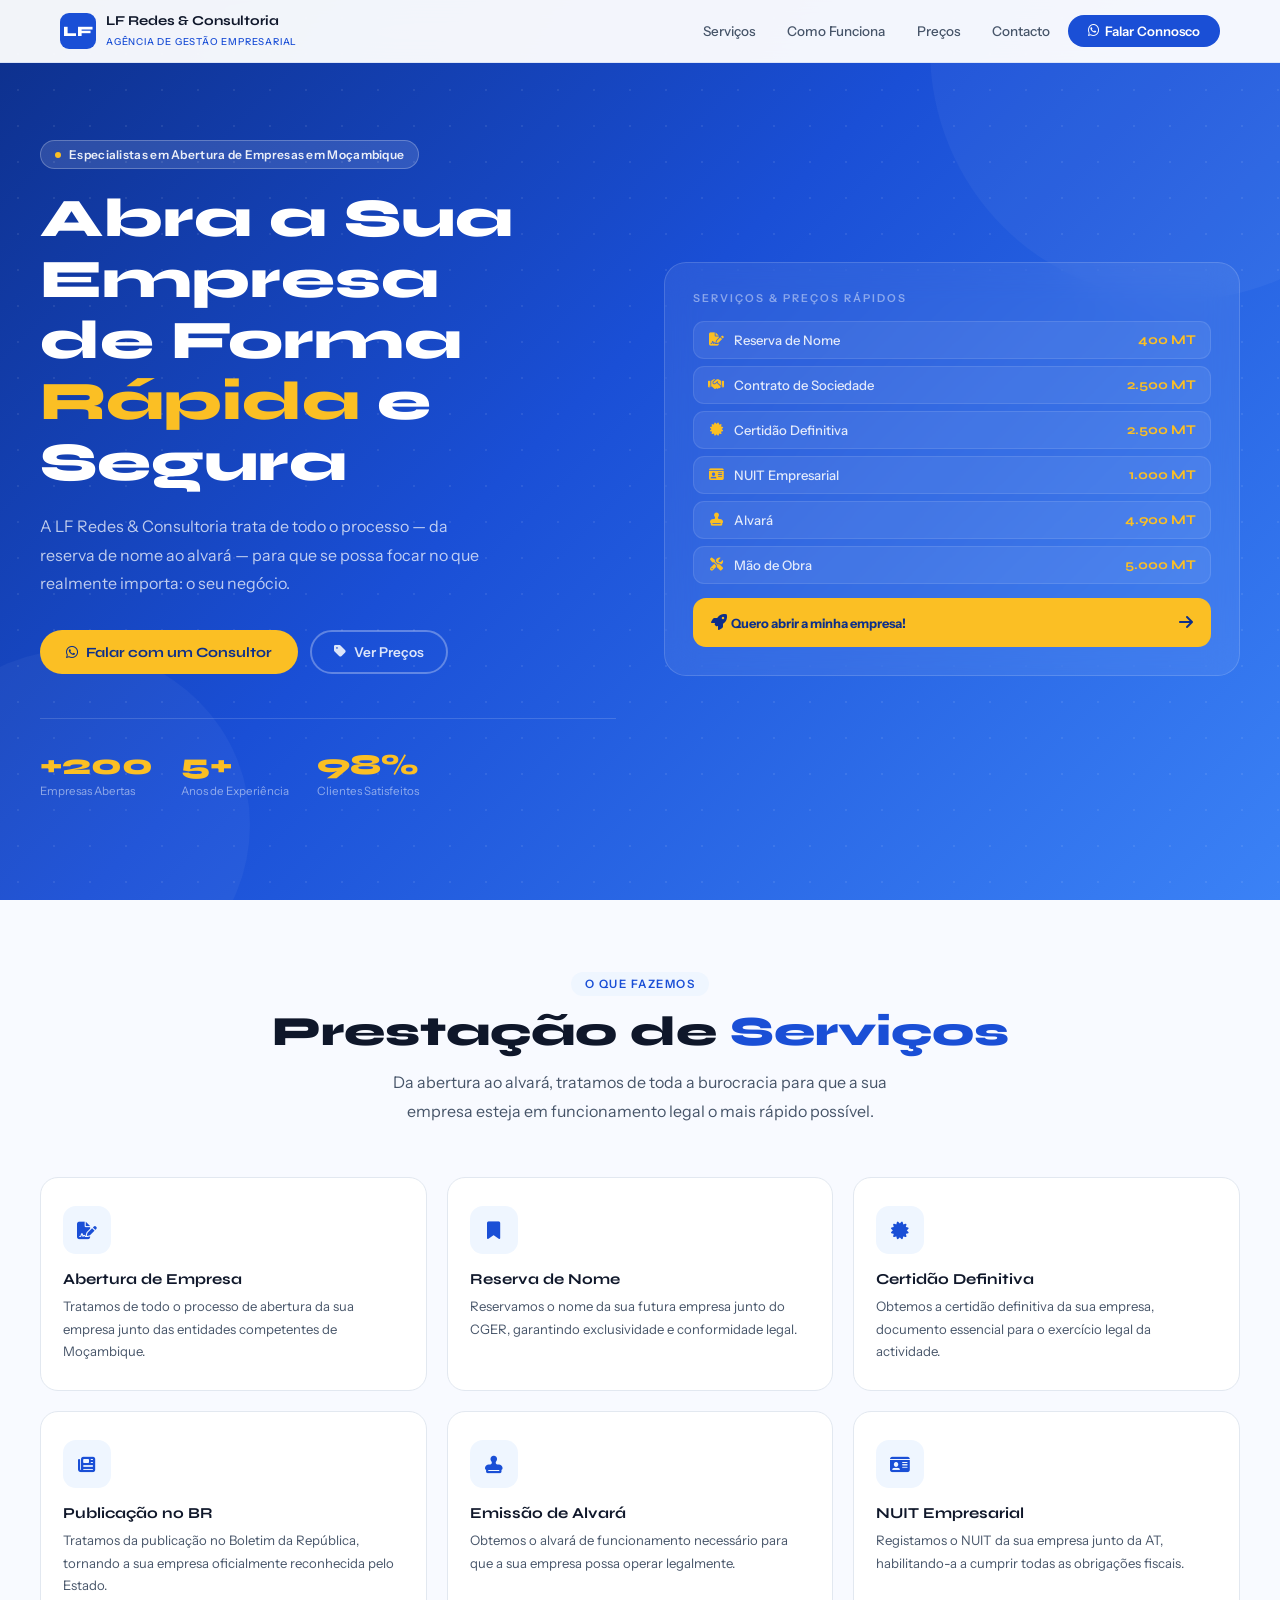
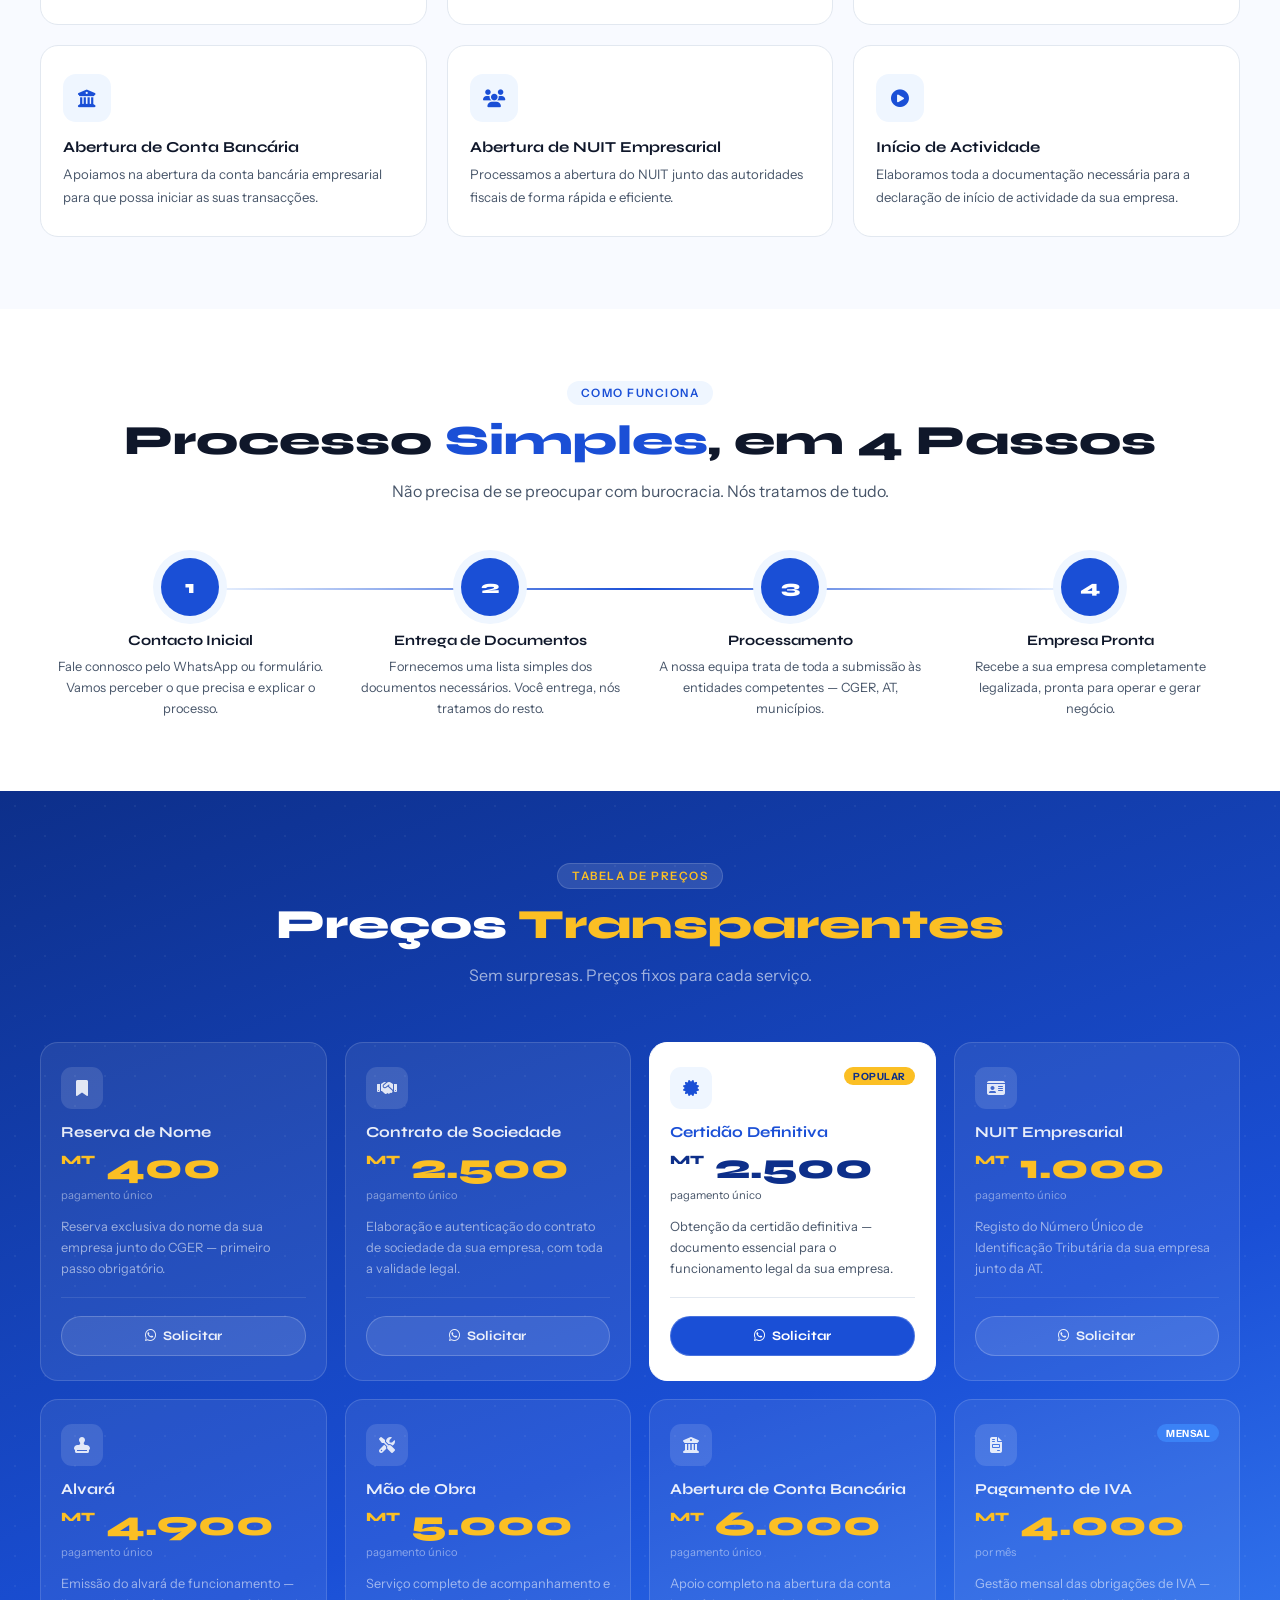
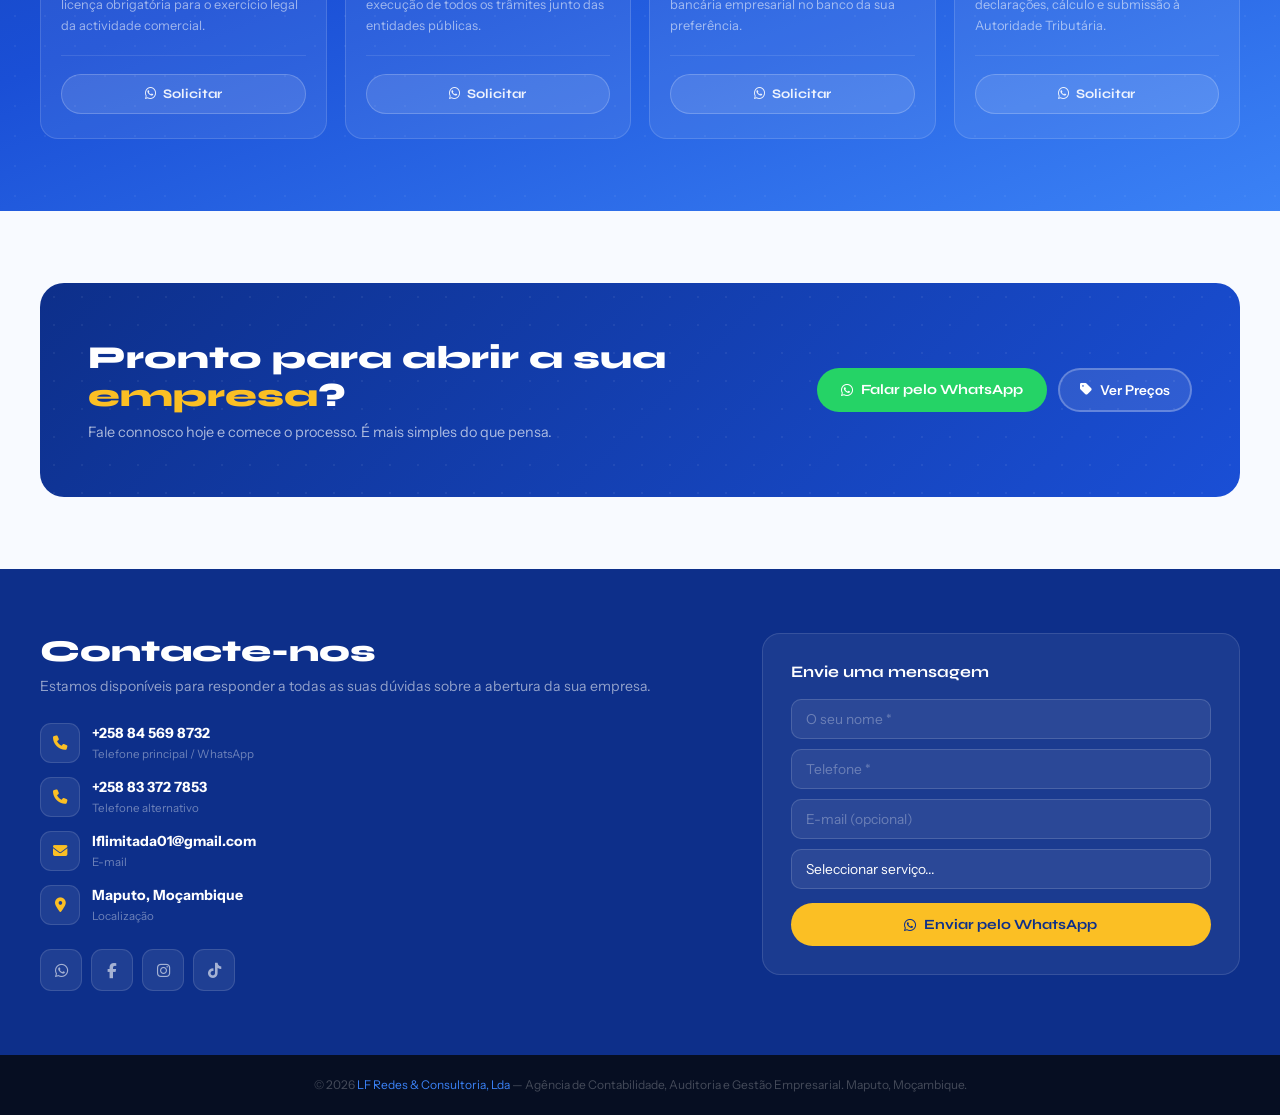
==== commit 9a542e39: "Add files via upload" ====
--- a/index.html
+++ b/index.html
@@ -2,6 +2,16 @@
 <html lang="pt">
 <head>
   <meta charset="UTF-8"/>
+   <!-- ═══ FAVICONS ═══════════════════════════════════════════ -->
+  <link rel="icon" type="image/x-icon"       href="favicon.ico"/>
+  <link rel="icon" type="image/svg+xml"      href="favicon.svg"/>
+  <link rel="icon" type="image/png" sizes="32x32"   href="favicon-32.png"/>
+  <link rel="icon" type="image/png" sizes="16x16"   href="favicon-16.png"/>
+  <link rel="apple-touch-icon" sizes="180x180"      href="favicon-180.png"/>
+  <link rel="icon" type="image/png" sizes="192x192" href="favicon-192.png"/>
+  <link rel="icon" type="image/png" sizes="512x512" href="favicon-512.png"/>
+  <meta name="theme-color" content="#1a3a6e"/>
+  <!-- ════════════════════════════════════════════════════════ -->
   <meta name="viewport" content="width=device-width, initial-scale=1.0"/>
   <title>LF Redes & Consultoria — Abertura de Empresas em Moçambique</title>
   <link rel="stylesheet" href="styles.css">
@@ -50,17 +60,23 @@
         <span>Agência de Gestão Empresarial</span>
       </div>
     </a>
-    <div class="nav-links">
-      <a href="#servicos">Serviços</a>
-      <a href="#processo">Como Funciona</a>
-      <a href="#precos">Preços</a>
-      <a href="#contacto">Contacto</a>
-      <a href="#contacto" class="btn-nav-cta">
+    <div class="nav-links" id="nav-links">
+      <a href="#servicos" onclick="fecharMenu()">Serviços</a>
+      <a href="#processo" onclick="fecharMenu()">Como Funciona</a>
+      <a href="#precos" onclick="fecharMenu()">Preços</a>
+      <a href="#contacto" onclick="fecharMenu()">Contacto</a>
+      <a href="#contacto" class="btn-nav-cta" onclick="fecharMenu()">
         <i class="fab fa-whatsapp"></i> Falar Connosco
       </a>
     </div>
+    <button class="nav-hamburger" id="nav-hamburger" onclick="toggleMenu()" aria-label="Menu">
+      <span></span>
+      <span></span>
+      <span></span>
+    </button>
   </div>
 </nav>
+<div class="nav-backdrop" id="nav-backdrop" onclick="fecharMenu()"></div>
 
 <!-- ═══ HERO ══════════════════════════════════════════════════ -->
 <section class="hero" id="inicio">
@@ -468,6 +484,24 @@
 
 <!-- ═══ SCRIPTS ═══════════════════════════════════════════════ -->
 <script>
+  // ── Menu Hamburger ─────────────────────────────────────────
+  function toggleMenu() {
+    const links    = document.getElementById('nav-links');
+    const burger   = document.getElementById('nav-hamburger');
+    const backdrop = document.getElementById('nav-backdrop');
+    const aberto   = links.classList.toggle('open');
+    burger.classList.toggle('open', aberto);
+    backdrop.classList.toggle('open', aberto);
+    document.body.style.overflow = aberto ? 'hidden' : '';
+  }
+
+  function fecharMenu() {
+    document.getElementById('nav-links').classList.remove('open');
+    document.getElementById('nav-hamburger').classList.remove('open');
+    document.getElementById('nav-backdrop').classList.remove('open');
+    document.body.style.overflow = '';
+  }
+
   // ── Navbar scroll ──────────────────────────────────────────
   window.addEventListener('scroll', () => {
     document.getElementById('navbar').classList.toggle('scrolled', window.scrollY > 30);
--- a/styles.css
+++ b/styles.css
@@ -1,662 +1,538 @@
- :root {
-      --azul:       #1a4fd6;
-      --azul-esc:   #0d2f8a;
-      --azul-viv:   #2563eb;
-      --azul-clr:   #3b82f6;
-      --azul-pale:  #eff6ff;
-      --branco:     #ffffff;
-      --cinza-f:    #f8faff;
-      --cinza-b:    #e2e8f0;
-      --texto:      #0f172a;
-      --texto-s:    #475569;
-      --amarelo:    #fbbf24;
-      --verde:      #10b981;
-    }
-
-    /* ─── BASE ──────────────────────────────────────────────── */
-    *, *::before, *::after { box-sizing: border-box; margin: 0; padding: 0; }
-    html { scroll-behavior: smooth; }
-    body {
-      font-family: 'Instrument Sans', sans-serif;
-      color: var(--texto);
-      background: var(--branco);
-      overflow-x: hidden;
-    }
-    h1,h2,h3,h4 { font-family: 'Syne', sans-serif; }
-    a { text-decoration: none; }
-
-    /* ─── NAVBAR ────────────────────────────────────────────── */
-    nav {
-      position: fixed; top: 0; left: 0; right: 0;
-      z-index: 999;
-      background: rgba(255,255,255,0.92);
-      backdrop-filter: blur(20px);
-      border-bottom: 1px solid rgba(26,79,214,0.1);
-      transition: box-shadow 0.3s;
-    }
-    nav.scrolled { box-shadow: 0 4px 30px rgba(26,79,214,0.12); }
-
-    .nav-inner {
-      max-width: 1200px; margin: 0 auto;
-      padding: 0 28px;
-      height: 68px;
-      display: flex; align-items: center; justify-content: space-between;
-    }
-
-    .nav-logo { display: flex; align-items: center; gap: 12px; }
-    .nav-logo-icon {
-      width: 40px; height: 40px;
-      background: var(--azul);
-      border-radius: 10px;
-      display: flex; align-items: center; justify-content: center;
-      color: #fff; font-size: 1.1rem;
-      font-family: 'Syne', sans-serif; font-weight: 800;
-    }
-    .nav-logo-text strong {
-      display: block; font-family: 'Syne', sans-serif;
-      font-size: 0.95rem; font-weight: 700; color: var(--texto);
-    }
-    .nav-logo-text span {
-      font-size: 0.65rem; color: var(--azul); font-weight: 500;
-      text-transform: uppercase; letter-spacing: 1px;
-    }
-
-    .nav-links { display: flex; align-items: center; gap: 6px; }
-    .nav-links a {
-      padding: 8px 16px; border-radius: 8px;
-      font-size: 0.87rem; font-weight: 500; color: var(--texto-s);
-      transition: all 0.2s;
-    }
-    .nav-links a:hover { background: var(--azul-pale); color: var(--azul); }
-
-    .btn-nav-cta {
-      background: var(--azul) !important;
-      color: #fff !important;
-      border-radius: 50px !important;
-      padding: 9px 22px !important;
-      font-weight: 600 !important;
-      font-size: 0.85rem !important;
-      display: flex !important; align-items: center; gap: 6px;
-      transition: all 0.2s !important;
-    }
-    .btn-nav-cta:hover { background: var(--azul-esc) !important; transform: translateY(-1px); }
-
-    /* ─── HERO ──────────────────────────────────────────────── */
-    .hero {
-      min-height: 100vh;
-      background: linear-gradient(135deg, var(--azul-esc) 0%, var(--azul) 45%, var(--azul-clr) 100%);
-      display: flex; flex-direction: column; justify-content: center;
-      position: relative; overflow: hidden;
-      padding: 100px 28px 60px;
-    }
-
-    /* grade de pontos */
-    .hero::before {
-      content: '';
-      position: absolute; inset: 0;
-      background-image: radial-gradient(circle, rgba(255,255,255,0.08) 1px, transparent 1px);
-      background-size: 36px 36px;
-      pointer-events: none;
-    }
-
-    /* blob decorativo */
-    .hero-blob {
-      position: absolute;
-      border-radius: 50%;
-      background: rgba(255,255,255,0.04);
-      pointer-events: none;
-    }
-    .hero-blob-1 { width: 600px; height: 600px; top: -200px; right: -150px; }
-    .hero-blob-2 { width: 400px; height: 400px; bottom: -100px; left: -100px; }
-
-    .hero-inner {
-      max-width: 1200px; margin: 0 auto; width: 100%;
-      display: grid; grid-template-columns: 1fr 1fr;
-      gap: 60px; align-items: center;
-      position: relative; z-index: 1;
-    }
-
-    .hero-badge {
-      display: inline-flex; align-items: center; gap: 8px;
-      background: rgba(255,255,255,0.12);
-      border: 1px solid rgba(255,255,255,0.25);
-      border-radius: 50px; padding: 6px 16px;
-      color: rgba(255,255,255,0.9); font-size: 0.78rem;
-      font-weight: 600; letter-spacing: 0.5px;
-      margin-bottom: 24px; width: fit-content;
-    }
-    .hero-badge span { width: 6px; height: 6px; border-radius: 50%; background: var(--amarelo); }
-
-    .hero h1 {
-      font-size: clamp(2.2rem, 4.5vw, 3.6rem);
-      color: #fff; line-height: 1.1; font-weight: 800;
-      margin-bottom: 22px;
-    }
-    .hero h1 em { font-style: normal; color: var(--amarelo); }
-
-    .hero-sub {
-      color: rgba(255,255,255,0.72); font-size: 1.05rem;
-      line-height: 1.8; margin-bottom: 38px; max-width: 460px;
-    }
-
-    .hero-btns { display: flex; gap: 14px; flex-wrap: wrap; }
-
-    .btn-hero-main {
-      background: var(--amarelo); color: var(--azul-esc);
-      font-family: 'Syne', sans-serif;
-      font-weight: 700; font-size: 0.92rem;
-      border-radius: 50px; padding: 14px 32px;
-      display: inline-flex; align-items: center; gap: 8px;
-      transition: all 0.2s; border: none; cursor: pointer;
-    }
-    .btn-hero-main:hover { background: #fcd34d; transform: translateY(-2px); box-shadow: 0 8px 25px rgba(251,191,36,0.4); }
-
-    .btn-hero-ghost {
-      background: transparent; color: rgba(255,255,255,0.85);
-      font-weight: 600; font-size: 0.88rem;
-      border-radius: 50px; padding: 13px 28px;
-      border: 2px solid rgba(255,255,255,0.3);
-      display: inline-flex; align-items: center; gap: 8px;
-      transition: all 0.2s; cursor: pointer;
-    }
-    .btn-hero-ghost:hover { border-color: rgba(255,255,255,0.7); background: rgba(255,255,255,0.07); }
-
-    .hero-stats {
-      display: flex; gap: 32px; margin-top: 52px;
-      padding-top: 40px; border-top: 1px solid rgba(255,255,255,0.15);
-    }
-    .hero-stat .n {
-      font-family: 'Syne', sans-serif; font-size: 2rem; font-weight: 800;
-      color: var(--amarelo); line-height: 1;
-    }
-    .hero-stat .l { font-size: 0.78rem; color: rgba(255,255,255,0.5); margin-top: 4px; }
-
-    /* card flutuante no lado direito */
-    .hero-card {
-      background: rgba(255,255,255,0.07);
-      border: 1px solid rgba(255,255,255,0.15);
-      border-radius: 24px; padding: 32px;
-      backdrop-filter: blur(16px);
-    }
-
-    .hero-card-title {
-      font-size: 0.72rem; color: rgba(255,255,255,0.45);
-      letter-spacing: 2px; text-transform: uppercase;
-      margin-bottom: 20px; font-weight: 600;
-    }
-
-    .servico-pill {
-      display: flex; align-items: center; gap: 12px;
-      padding: 12px 16px; border-radius: 12px;
-      background: rgba(255,255,255,0.07);
-      border: 1px solid rgba(255,255,255,0.1);
-      margin-bottom: 8px; color: rgba(255,255,255,0.85);
-      font-size: 0.86rem; font-weight: 500;
-    }
-    .servico-pill i { color: var(--amarelo); width: 18px; text-align: center; }
-    .servico-pill .preco {
-      margin-left: auto; font-weight: 700;
-      color: var(--amarelo); font-family: 'Syne', sans-serif;
-      font-size: 0.88rem;
-    }
-
-    .hero-card-cta {
-      background: var(--amarelo); border-radius: 14px;
-      padding: 18px 20px; margin-top: 16px;
-      display: flex; align-items: center; justify-content: space-between;
-      cursor: pointer; transition: transform 0.2s;
-    }
-    .hero-card-cta:hover { transform: scale(1.02); }
-    .hero-card-cta p { font-size: 0.82rem; font-weight: 700; color: var(--azul-esc); margin: 0; }
-    .hero-card-cta i { color: var(--azul-esc); font-size: 1.1rem; }
-
-    /* ─── SECÇÃO GENÉRICA ───────────────────────────────────── */
-    .sec { padding: 96px 28px; }
-    .sec-inner { max-width: 1200px; margin: 0 auto; }
-
-    .sec-header { text-align: center; margin-bottom: 64px; }
-    .sec-tag {
-      display: inline-block; background: var(--azul-pale);
-      color: var(--azul); border-radius: 50px;
-      padding: 5px 16px; font-size: 0.75rem; font-weight: 600;
-      letter-spacing: 1.5px; text-transform: uppercase; margin-bottom: 14px;
-    }
-    .sec-title {
-      font-size: clamp(1.8rem, 3vw, 2.8rem); font-weight: 800;
-      color: var(--texto); margin-bottom: 14px;
-    }
-    .sec-title em { font-style: normal; color: var(--azul); }
-    .sec-lead { color: var(--texto-s); font-size: 1rem; line-height: 1.8; max-width: 560px; margin: 0 auto; }
-
-    /* ─── SERVIÇOS COMPLETOS ────────────────────────────────── */
-    .sec-servicos { background: var(--cinza-f); }
-
-    .servicos-grid {
-      display: grid; grid-template-columns: repeat(3, 1fr);
-      gap: 24px;
-    }
-
-    .sc {
-      background: #fff; border: 1px solid var(--cinza-b);
-      border-radius: 20px; padding: 32px 26px;
-      transition: all 0.3s; position: relative; overflow: hidden;
-    }
-    .sc::after {
-      content: ''; position: absolute;
-      bottom: 0; left: 0; right: 0; height: 3px;
-      background: linear-gradient(90deg, var(--azul), var(--azul-clr));
-      transform: scaleX(0); transform-origin: left;
-      transition: transform 0.3s;
-    }
-    .sc:hover { box-shadow: 0 16px 48px rgba(26,79,214,0.12); transform: translateY(-4px); border-color: transparent; }
-    .sc:hover::after { transform: scaleX(1); }
-
-    .sc-ico {
-      width: 52px; height: 52px; border-radius: 14px;
-      background: var(--azul-pale); display: flex;
-      align-items: center; justify-content: center; margin-bottom: 18px;
-    }
-    .sc-ico i { color: var(--azul); font-size: 1.2rem; }
-    .sc h4 { font-size: 1rem; font-weight: 700; color: var(--texto); margin-bottom: 8px; }
-    .sc p { font-size: 0.85rem; color: var(--texto-s); line-height: 1.7; margin: 0; }
-
-    /* ─── PROCESSO ──────────────────────────────────────────── */
-    .sec-processo { background: #fff; }
-
-    .steps {
-      display: grid; grid-template-columns: repeat(4, 1fr);
-      gap: 0; position: relative;
-    }
-    .steps::before {
-      content: ''; position: absolute;
-      top: 30px; left: calc(12.5% + 10px); right: calc(12.5% + 10px);
-      height: 2px; background: linear-gradient(90deg, var(--azul-pale), var(--azul), var(--azul-pale));
-      z-index: 0;
-    }
-
-    .step {
-      text-align: center; padding: 0 16px; position: relative; z-index: 1;
-    }
-    .step-n {
-      width: 60px; height: 60px; border-radius: 50%;
-      background: var(--azul); color: #fff;
-      font-family: 'Syne', sans-serif; font-size: 1.2rem; font-weight: 800;
-      display: flex; align-items: center; justify-content: center;
-      margin: 0 auto 18px; box-shadow: 0 0 0 8px var(--azul-pale);
-    }
-    .step h4 { font-size: 0.95rem; font-weight: 700; color: var(--texto); margin-bottom: 8px; }
-    .step p { font-size: 0.82rem; color: var(--texto-s); line-height: 1.65; }
-
-    /* ─── PREÇOS ────────────────────────────────────────────── */
-    .sec-precos {
-      background: linear-gradient(160deg, var(--azul-esc) 0%, var(--azul) 60%, var(--azul-clr) 100%);
-      position: relative; overflow: hidden;
-    }
-    .sec-precos::before {
-      content: '';
-      position: absolute; inset: 0;
-      background-image: radial-gradient(circle, rgba(255,255,255,0.05) 1px, transparent 1px);
-      background-size: 30px 30px;
-    }
-    .sec-precos .sec-inner { position: relative; z-index: 1; }
-    .sec-precos .sec-tag { background: rgba(255,255,255,0.12); color: var(--amarelo); border: 1px solid rgba(255,255,255,0.15); }
-    .sec-precos .sec-title { color: #fff; }
-    .sec-precos .sec-lead { color: rgba(255,255,255,0.6); }
-
-    .precos-grid {
-      display: grid;
-      grid-template-columns: repeat(4, 1fr);
-      gap: 20px;
-    }
-
-    .preco-card {
-      background: rgba(255,255,255,0.07);
-      border: 1px solid rgba(255,255,255,0.14);
-      border-radius: 20px; padding: 28px 22px;
-      position: relative; overflow: hidden;
-      transition: all 0.3s; cursor: default;
-      display: flex; flex-direction: column;
-    }
-    .preco-card:hover {
-      background: rgba(255,255,255,0.13);
-      transform: translateY(-6px);
-      box-shadow: 0 20px 50px rgba(0,0,0,0.25);
-    }
-
-    .preco-card.destaque {
-      background: #fff;
-      border-color: #fff;
-    }
-    .preco-card.destaque .pc-nome { color: var(--azul); }
-    .preco-card.destaque .pc-valor { color: var(--azul-esc); }
-    .preco-card.destaque .pc-desc { color: var(--texto-s); }
-    .preco-card.destaque .pc-btn {
-      background: var(--azul); color: #fff !important;
-    }
-    .preco-card.destaque .pc-btn:hover { background: var(--azul-esc); }
-
-    .pc-top {
-      display: flex; justify-content: space-between;
-      align-items: flex-start; margin-bottom: 16px;
-    }
-    .pc-ico {
-      width: 44px; height: 44px; border-radius: 12px;
-      background: rgba(255,255,255,0.12);
-      display: flex; align-items: center; justify-content: center;
-    }
-    .preco-card.destaque .pc-ico { background: var(--azul-pale); }
-    .pc-ico i { color: rgba(255,255,255,0.85); font-size: 1.1rem; }
-    .preco-card.destaque .pc-ico i { color: var(--azul); }
-
-    .pc-badge {
-      background: var(--amarelo); color: var(--azul-esc);
-      font-size: 0.65rem; font-weight: 800;
-      padding: 3px 10px; border-radius: 50px;
-      letter-spacing: 0.5px; text-transform: uppercase;
-    }
-
-    .pc-nome {
-      font-family: 'Syne', sans-serif; font-size: 1rem;
-      font-weight: 700; color: rgba(255,255,255,0.9);
-      margin-bottom: 8px;
-    }
-
-    .pc-valor {
-      font-family: 'Syne', sans-serif;
-      font-size: 2.2rem; font-weight: 800;
-      color: var(--amarelo); line-height: 1;
-      margin-bottom: 4px;
-    }
-    .pc-valor sub {
-      font-size: 0.85rem; font-weight: 600;
-      vertical-align: middle; opacity: 0.8;
-    }
-    .pc-valor sup {
-      font-size: 0.85rem; vertical-align: top;
-      margin-top: 6px; display: inline-block;
-    }
-    .pc-periodo {
-      font-size: 0.72rem; color: rgba(255,255,255,0.45);
-      margin-bottom: 16px; display: block;
-    }
-    .preco-card.destaque .pc-periodo { color: var(--texto-s); }
-
-    .pc-desc {
-      font-size: 0.82rem; color: rgba(255,255,255,0.55);
-      line-height: 1.65; margin-bottom: 22px; flex: 1;
-    }
-
-    .pc-divider {
-      height: 1px; background: rgba(255,255,255,0.1);
-      margin-bottom: 20px;
-    }
-    .preco-card.destaque .pc-divider { background: var(--cinza-b); }
-
-    .pc-btn {
-      width: 100%;
-      background: rgba(255,255,255,0.1);
-      color: rgba(255,255,255,0.9) !important;
-      border: 1px solid rgba(255,255,255,0.2);
-      border-radius: 50px; padding: 12px;
-      font-family: 'Syne', sans-serif;
-      font-size: 0.85rem; font-weight: 700;
-      display: flex; align-items: center; justify-content: center; gap: 8px;
-      cursor: pointer; transition: all 0.2s; text-decoration: none;
-    }
-    .pc-btn:hover {
-      background: rgba(255,255,255,0.2);
-      transform: translateY(-1px);
-    }
-
-    /* row de 3 em baixo */
-    .precos-grid-2 {
-      display: grid;
-      grid-template-columns: repeat(4, 1fr);
-      gap: 20px; margin-top: 20px;
-    }
-
-    /* ─── CONTACTO / CTA ────────────────────────────────────── */
-    .sec-cta { background: var(--cinza-f); }
-
-    .cta-box {
-      background: linear-gradient(135deg, var(--azul-esc), var(--azul));
-      border-radius: 28px; padding: 64px;
-      display: flex; align-items: center; justify-content: space-between;
-      gap: 40px; position: relative; overflow: hidden;
-    }
-    .cta-box::before {
-      content: '';
-      position: absolute; inset: 0;
-      background-image: radial-gradient(circle, rgba(255,255,255,0.06) 1px, transparent 1px);
-      background-size: 28px 28px;
-    }
-    .cta-content { position: relative; z-index: 1; }
-    .cta-box h2 {
-      font-size: clamp(1.6rem, 3vw, 2.2rem); font-weight: 800;
-      color: #fff; margin-bottom: 10px;
-    }
-    .cta-box h2 em { font-style: normal; color: var(--amarelo); }
-    .cta-box p { color: rgba(255,255,255,0.65); font-size: 0.95rem; }
-
-    .cta-actions {
-      display: flex; gap: 12px; flex-shrink: 0;
-      position: relative; z-index: 1;
-    }
-
-    .btn-wa {
-      background: #25d366; color: #fff;
-      font-family: 'Syne', sans-serif; font-weight: 700;
-      border-radius: 50px; padding: 14px 28px;
-      font-size: 0.9rem; border: none;
-      display: flex; align-items: center; gap: 8px;
-      cursor: pointer; transition: all 0.2s;
-    }
-    .btn-wa:hover { background: #22c55e; transform: translateY(-2px); }
-
-    .btn-wa-ghost {
-      background: rgba(255,255,255,0.1);
-      color: #fff; font-weight: 600; font-size: 0.88rem;
-      border-radius: 50px; padding: 13px 24px;
-      border: 2px solid rgba(255,255,255,0.25);
-      display: flex; align-items: center; gap: 8px;
-      cursor: pointer; transition: all 0.2s;
-    }
-    .btn-wa-ghost:hover { background: rgba(255,255,255,0.18); }
-
-    /* ─── CONTACTOS ─────────────────────────────────────────── */
-    .sec-contacto { background: var(--azul-esc); padding: 70px 28px; }
-    .contacto-inner {
-      max-width: 1200px; margin: 0 auto;
-      display: grid; grid-template-columns: 1.4fr 1fr;
-      gap: 60px; align-items: center;
-    }
-
-    .contacto-inner h2 {
-      font-size: clamp(1.5rem, 3vw, 2rem); font-weight: 800;
-      color: #fff; margin-bottom: 8px;
-    }
-    .contacto-inner > div > p {
-      color: rgba(255,255,255,0.55); font-size: 0.92rem; margin-bottom: 32px;
-    }
-
-    .cont-item {
-      display: flex; align-items: center; gap: 14px;
-      margin-bottom: 16px;
-    }
-    .cont-ico {
-      width: 42px; height: 42px; border-radius: 12px;
-      background: rgba(255,255,255,0.08);
-      border: 1px solid rgba(255,255,255,0.12);
-      display: flex; align-items: center; justify-content: center;
-      flex-shrink: 0;
-    }
-    .cont-ico i { color: var(--amarelo); font-size: 0.95rem; }
-    .cont-item strong { display: block; color: #fff; font-size: 0.92rem; }
-    .cont-item span { font-size: 0.75rem; color: rgba(255,255,255,0.4); }
-
-    .social-row { display: flex; gap: 10px; margin-top: 28px; }
-    .soc-btn {
-      width: 44px; height: 44px; border-radius: 12px;
-      background: rgba(255,255,255,0.08);
-      border: 1px solid rgba(255,255,255,0.12);
-      display: flex; align-items: center; justify-content: center;
-      color: rgba(255,255,255,0.6); font-size: 1rem;
-      transition: all 0.2s;
-    }
-    .soc-btn:hover { background: var(--azul-clr); color: #fff; border-color: var(--azul-clr); }
-    .soc-btn.wa:hover  { background: #25d366; border-color: #25d366; }
-    .soc-btn.ig:hover  { background: linear-gradient(45deg,#f09433,#e6683c,#dc2743,#cc2366,#bc1888); border-color: transparent; color: #fff; }
-    .soc-btn.tt:hover  { background: #000; border-color: #000; color: #fff; }
-    .soc-btn.fb:hover  { background: #1877f2; border-color: #1877f2; }
-
-    .contacto-form-box {
-      background: rgba(255,255,255,0.06);
-      border: 1px solid rgba(255,255,255,0.12);
-      border-radius: 20px; padding: 32px;
-    }
-    .contacto-form-box h4 {
-      color: #fff; font-size: 1.05rem; margin-bottom: 20px;
-    }
-    .cf-input {
-      width: 100%;
-      background: rgba(255,255,255,0.07);
-      border: 1px solid rgba(255,255,255,0.15);
-      border-radius: 10px; padding: 12px 16px;
-      color: #fff; font-size: 0.88rem;
-      font-family: 'Instrument Sans', sans-serif;
-      margin-bottom: 12px; outline: none;
-      transition: border-color 0.2s;
-    }
-    .cf-input::placeholder { color: rgba(255,255,255,0.3); }
-    .cf-input:focus { border-color: var(--azul-clr); }
-    .cf-input option { background: var(--azul-esc); }
-
-    .btn-cf {
-      width: 100%; background: var(--amarelo);
-      color: var(--azul-esc); font-family: 'Syne', sans-serif;
-      font-weight: 700; font-size: 0.9rem; border: none;
-      border-radius: 50px; padding: 14px;
-      cursor: pointer; display: flex; align-items: center;
-      justify-content: center; gap: 8px; transition: all 0.2s;
-      margin-top: 4px;
-    }
-    .btn-cf:hover { background: #fcd34d; transform: translateY(-1px); }
-
-    /* ─── FOOTER ────────────────────────────────────────────── */
-    footer {
-      background: #060e22; padding: 22px 28px;
-      text-align: center;
-    }
-    footer p { color: rgba(255,255,255,0.25); font-size: 0.8rem; }
-    footer span { color: var(--azul-clr); }
-
-    /* ─── MODAL ─────────────────────────────────────────────── */
-    .modal-overlay {
-      position: fixed; inset: 0; z-index: 9999;
-      background: rgba(0,0,0,0.7); backdrop-filter: blur(8px);
-      display: flex; align-items: center; justify-content: center;
-      padding: 20px; opacity: 0; pointer-events: none;
-      transition: opacity 0.3s;
-    }
-    .modal-overlay.open { opacity: 1; pointer-events: all; }
-
-    .modal-box {
-      background: #fff; border-radius: 24px;
-      padding: 44px 40px; max-width: 460px; width: 100%;
-      position: relative;
-      transform: scale(0.9) translateY(20px);
-      transition: transform 0.3s;
-    }
-    .modal-overlay.open .modal-box { transform: scale(1) translateY(0); }
-
-    .modal-close {
-      position: absolute; top: 18px; right: 18px;
-      background: var(--cinza-f); border: none;
-      width: 36px; height: 36px; border-radius: 50%;
-      font-size: 1rem; cursor: pointer; color: var(--texto-s);
-      display: flex; align-items: center; justify-content: center;
-      transition: background 0.2s;
-    }
-    .modal-close:hover { background: var(--cinza-b); }
-
-    .modal-header-ico {
-      width: 60px; height: 60px; border-radius: 16px;
-      background: var(--azul-pale); display: flex;
-      align-items: center; justify-content: center;
-      margin-bottom: 18px;
-    }
-    .modal-header-ico i { color: var(--azul); font-size: 1.5rem; }
-
-    .modal-box h3 {
-      font-size: 1.4rem; font-weight: 800; color: var(--texto);
-      margin-bottom: 6px;
-    }
-    .modal-box .modal-sub {
-      font-size: 0.86rem; color: var(--texto-s); margin-bottom: 6px;
-    }
-    .modal-pacote-tag {
-      display: inline-block;
-      background: var(--azul-pale); color: var(--azul);
-      border-radius: 50px; padding: 4px 14px;
-      font-size: 0.78rem; font-weight: 700; margin-bottom: 24px;
-    }
-
-    .modal-input {
-      width: 100%;
-      border: 1.5px solid var(--cinza-b);
-      border-radius: 10px; padding: 12px 16px;
-      font-size: 0.9rem; font-family: 'Instrument Sans', sans-serif;
-      color: var(--texto); background: var(--cinza-f);
-      margin-bottom: 12px; outline: none;
-      transition: border-color 0.2s;
-    }
-    .modal-input:focus { border-color: var(--azul); background: #fff; }
-
-    .modal-aviso {
-      font-size: 0.75rem; color: var(--texto-s);
-      text-align: center; margin: 12px 0 0;
-    }
-    .modal-aviso i { color: #25d366; }
-
-    .btn-modal-wa {
-      width: 100%; background: #25d366; color: #fff;
-      font-family: 'Syne', sans-serif; font-weight: 700;
-      font-size: 0.95rem; border: none; border-radius: 50px;
-      padding: 15px; cursor: pointer;
-      display: flex; align-items: center; justify-content: center; gap: 9px;
-      transition: all 0.2s; margin-top: 16px;
-    }
-    .btn-modal-wa:hover { background: #22c55e; transform: translateY(-1px); box-shadow: 0 8px 25px rgba(37,211,102,0.35); }
-
-    /* ─── REVEAL ANIMATIONS ─────────────────────────────────── */
-    .reveal {
-      opacity: 0; transform: translateY(30px);
-      transition: opacity 0.7s ease, transform 0.7s ease;
-    }
-    .reveal.visible { opacity: 1; transform: translateY(0); }
-    .reveal.delay-1 { transition-delay: 0.1s; }
-    .reveal.delay-2 { transition-delay: 0.2s; }
-    .reveal.delay-3 { transition-delay: 0.3s; }
-    .reveal.delay-4 { transition-delay: 0.4s; }
-
-    /* ─── RESPONSIVE ────────────────────────────────────────── */
-    @media (max-width: 1024px) {
-      .precos-grid, .precos-grid-2 { grid-template-columns: repeat(2, 1fr); }
-      .servicos-grid { grid-template-columns: repeat(2, 1fr); }
-      .steps { grid-template-columns: repeat(2, 1fr); gap: 40px; }
-      .steps::before { display: none; }
-    }
-
-    @media (max-width: 768px) {
-      .hero-inner { grid-template-columns: 1fr; }
-      .hero-card { display: none; }
-      .cta-box { flex-direction: column; padding: 40px 28px; }
-      .cta-actions { flex-direction: column; width: 100%; }
-      .btn-wa, .btn-wa-ghost { width: 100%; justify-content: center; }
-      .contacto-inner { grid-template-columns: 1fr; }
-      .precos-grid, .precos-grid-2 { grid-template-columns: 1fr; }
-      .servicos-grid { grid-template-columns: 1fr; }
-      .steps { grid-template-columns: 1fr; }
-      .modal-box { padding: 32px 24px; }
-      .nav-links { display: none; }
-    }
+/* ============================================================
+   LF REDES & CONSULTORIA — styles.css
+   Responsividade máxima (mobile-first)
+   ============================================================ */
+
+:root {
+  --azul:       #1a4fd6;
+  --azul-esc:   #0d2f8a;
+  --azul-viv:   #2563eb;
+  --azul-clr:   #3b82f6;
+  --azul-pale:  #eff6ff;
+  --branco:     #ffffff;
+  --cinza-f:    #f8faff;
+  --cinza-b:    #e2e8f0;
+  --texto:      #0f172a;
+  --texto-s:    #475569;
+  --amarelo:    #fbbf24;
+  --verde:      #10b981;
+}
+
+*, *::before, *::after { box-sizing: border-box; margin: 0; padding: 0; }
+html { scroll-behavior: smooth; font-size: 16px; }
+body {
+  font-family: 'Instrument Sans', sans-serif;
+  color: var(--texto);
+  background: var(--branco);
+  overflow-x: hidden;
+  -webkit-text-size-adjust: 100%;
+}
+h1,h2,h3,h4 { font-family: 'Syne', sans-serif; }
+a { text-decoration: none; }
+img { max-width: 100%; display: block; }
+
+/* NAVBAR */
+nav {
+  position: fixed; top: 0; left: 0; right: 0;
+  z-index: 1000;
+  background: rgba(255,255,255,0.95);
+  backdrop-filter: blur(20px);
+  -webkit-backdrop-filter: blur(20px);
+  border-bottom: 1px solid rgba(26,79,214,0.1);
+  transition: box-shadow 0.3s;
+}
+nav.scrolled { box-shadow: 0 4px 30px rgba(26,79,214,0.12); }
+.nav-inner {
+  max-width: 1200px; margin: 0 auto;
+  padding: 0 20px; height: 62px;
+  display: flex; align-items: center; justify-content: space-between;
+}
+.nav-logo { display: flex; align-items: center; gap: 10px; }
+.nav-logo-icon {
+  width: 36px; height: 36px; flex-shrink: 0;
+  background: var(--azul); border-radius: 9px;
+  display: flex; align-items: center; justify-content: center;
+  color: #fff; font-size: 0.9rem;
+  font-family: 'Syne', sans-serif; font-weight: 800;
+}
+.nav-logo-text strong {
+  display: block; font-family: 'Syne', sans-serif;
+  font-size: 0.85rem; font-weight: 700; color: var(--texto); line-height: 1.2;
+}
+.nav-logo-text span {
+  font-size: 0.6rem; color: var(--azul); font-weight: 500;
+  text-transform: uppercase; letter-spacing: 0.8px;
+}
+.nav-links { display: flex; align-items: center; gap: 4px; }
+.nav-links a {
+  padding: 7px 14px; border-radius: 8px;
+  font-size: 0.84rem; font-weight: 500; color: var(--texto-s);
+  transition: all 0.2s; white-space: nowrap;
+}
+.nav-links a:hover { background: var(--azul-pale); color: var(--azul); }
+.btn-nav-cta {
+  background: var(--azul) !important; color: #fff !important;
+  border-radius: 50px !important; padding: 8px 20px !important;
+  font-weight: 600 !important; font-size: 0.82rem !important;
+  display: flex !important; align-items: center; gap: 6px;
+  transition: all 0.2s !important;
+}
+.btn-nav-cta:hover { background: var(--azul-esc) !important; }
+
+/* Hamburger - escondido em desktop */
+.nav-hamburger {
+  display: none;
+  flex-direction: column; justify-content: center; align-items: center;
+  gap: 5px; width: 40px; height: 40px;
+  background: none; border: none; cursor: pointer;
+  padding: 6px; border-radius: 8px; transition: background 0.2s;
+  flex-shrink: 0;
+}
+.nav-hamburger:hover { background: var(--azul-pale); }
+.nav-hamburger span {
+  display: block; width: 22px; height: 2px;
+  background: var(--texto); border-radius: 2px;
+  transition: all 0.3s ease; transform-origin: center;
+}
+.nav-hamburger.open span:nth-child(1) { transform: translateY(7px) rotate(45deg); }
+.nav-hamburger.open span:nth-child(2) { opacity: 0; transform: scaleX(0); }
+.nav-hamburger.open span:nth-child(3) { transform: translateY(-7px) rotate(-45deg); }
+
+.nav-backdrop {
+  display: none; position: fixed; inset: 0; z-index: 998;
+  background: rgba(0,0,0,0.45); opacity: 0; pointer-events: none;
+  transition: opacity 0.3s;
+}
+.nav-backdrop.open { opacity: 1; pointer-events: all; }
+
+/* HERO */
+.hero {
+  min-height: 100svh;
+  background: linear-gradient(135deg, var(--azul-esc) 0%, var(--azul) 45%, var(--azul-clr) 100%);
+  display: flex; flex-direction: column; justify-content: center;
+  position: relative; overflow: hidden; padding: 90px 20px 52px;
+}
+.hero::before {
+  content: ''; position: absolute; inset: 0;
+  background-image: radial-gradient(circle, rgba(255,255,255,0.08) 1px, transparent 1px);
+  background-size: 36px 36px; pointer-events: none;
+}
+.hero-blob { position: absolute; border-radius: 50%; background: rgba(255,255,255,0.04); pointer-events: none; }
+.hero-blob-1 { width: 500px; height: 500px; top: -200px; right: -150px; }
+.hero-blob-2 { width: 350px; height: 350px; bottom: -100px; left: -100px; }
+.hero-inner {
+  max-width: 1200px; margin: 0 auto; width: 100%;
+  display: grid; grid-template-columns: 1fr 1fr;
+  gap: 48px; align-items: center; position: relative; z-index: 1;
+}
+.hero-badge {
+  display: inline-flex; align-items: center; gap: 8px;
+  background: rgba(255,255,255,0.12); border: 1px solid rgba(255,255,255,0.25);
+  border-radius: 50px; padding: 6px 14px;
+  color: rgba(255,255,255,0.9); font-size: 0.75rem;
+  font-weight: 600; letter-spacing: 0.3px;
+  margin-bottom: 20px; width: fit-content;
+}
+.hero-badge span { width: 6px; height: 6px; border-radius: 50%; background: var(--amarelo); flex-shrink: 0; }
+.hero h1 {
+  font-size: clamp(1.7rem, 5vw, 3.4rem);
+  color: #fff; line-height: 1.12; font-weight: 800; margin-bottom: 18px;
+}
+.hero h1 em { font-style: normal; color: var(--amarelo); }
+.hero-sub {
+  color: rgba(255,255,255,0.72); font-size: clamp(0.88rem, 2.2vw, 1rem);
+  line-height: 1.8; margin-bottom: 32px; max-width: 460px;
+}
+.hero-btns { display: flex; gap: 12px; flex-wrap: wrap; }
+.btn-hero-main {
+  background: var(--amarelo); color: var(--azul-esc);
+  font-family: 'Syne', sans-serif; font-weight: 700; font-size: 0.88rem;
+  border-radius: 50px; padding: 13px 26px;
+  display: inline-flex; align-items: center; gap: 8px;
+  transition: all 0.2s; border: none; cursor: pointer; white-space: nowrap;
+}
+.btn-hero-main:hover { background: #fcd34d; transform: translateY(-2px); box-shadow: 0 8px 25px rgba(251,191,36,0.4); }
+.btn-hero-ghost {
+  background: transparent; color: rgba(255,255,255,0.85);
+  font-weight: 600; font-size: 0.85rem; border-radius: 50px; padding: 12px 22px;
+  border: 2px solid rgba(255,255,255,0.3);
+  display: inline-flex; align-items: center; gap: 8px;
+  transition: all 0.2s; cursor: pointer; white-space: nowrap;
+}
+.btn-hero-ghost:hover { border-color: rgba(255,255,255,0.7); background: rgba(255,255,255,0.07); }
+.hero-stats {
+  display: flex; gap: 28px; margin-top: 44px;
+  padding-top: 32px; border-top: 1px solid rgba(255,255,255,0.15);
+}
+.hero-stat .n { font-family: 'Syne', sans-serif; font-size: 1.8rem; font-weight: 800; color: var(--amarelo); line-height: 1; }
+.hero-stat .l { font-size: 0.72rem; color: rgba(255,255,255,0.5); margin-top: 4px; }
+.hero-card {
+  background: rgba(255,255,255,0.07); border: 1px solid rgba(255,255,255,0.15);
+  border-radius: 22px; padding: 28px;
+  backdrop-filter: blur(16px); -webkit-backdrop-filter: blur(16px);
+}
+.hero-card-title {
+  font-size: 0.68rem; color: rgba(255,255,255,0.45);
+  letter-spacing: 2px; text-transform: uppercase;
+  margin-bottom: 16px; font-weight: 600;
+}
+.servico-pill {
+  display: flex; align-items: center; gap: 10px;
+  padding: 10px 14px; border-radius: 11px;
+  background: rgba(255,255,255,0.07); border: 1px solid rgba(255,255,255,0.1);
+  margin-bottom: 7px; color: rgba(255,255,255,0.85);
+  font-size: 0.82rem; font-weight: 500;
+}
+.servico-pill i { color: var(--amarelo); width: 16px; text-align: center; flex-shrink: 0; }
+.servico-pill .preco { margin-left: auto; font-weight: 700; color: var(--amarelo); font-family: 'Syne', sans-serif; font-size: 0.84rem; white-space: nowrap; }
+.hero-card-cta {
+  background: var(--amarelo); border-radius: 13px;
+  padding: 16px 18px; margin-top: 14px;
+  display: flex; align-items: center; justify-content: space-between;
+  cursor: pointer; transition: transform 0.2s;
+}
+.hero-card-cta:hover { transform: scale(1.02); }
+.hero-card-cta p { font-size: 0.8rem; font-weight: 700; color: var(--azul-esc); margin: 0; }
+.hero-card-cta i { color: var(--azul-esc); font-size: 1rem; flex-shrink: 0; }
+
+/* SECÇÕES */
+.sec { padding: 72px 20px; }
+.sec-inner { max-width: 1200px; margin: 0 auto; }
+.sec-header { text-align: center; margin-bottom: 52px; }
+.sec-tag {
+  display: inline-block; background: var(--azul-pale); color: var(--azul);
+  border-radius: 50px; padding: 5px 14px; font-size: 0.72rem; font-weight: 600;
+  letter-spacing: 1.5px; text-transform: uppercase; margin-bottom: 12px;
+}
+.sec-title { font-size: clamp(1.5rem, 4vw, 2.6rem); font-weight: 800; color: var(--texto); margin-bottom: 12px; line-height: 1.15; }
+.sec-title em { font-style: normal; color: var(--azul); }
+.sec-lead { color: var(--texto-s); font-size: clamp(0.85rem, 2vw, 1rem); line-height: 1.8; max-width: 560px; margin: 0 auto; }
+
+/* SERVIÇOS */
+.sec-servicos { background: var(--cinza-f); }
+.servicos-grid { display: grid; grid-template-columns: repeat(3, 1fr); gap: 20px; }
+.sc {
+  background: #fff; border: 1px solid var(--cinza-b);
+  border-radius: 18px; padding: 28px 22px;
+  transition: all 0.3s; position: relative; overflow: hidden;
+}
+.sc::after {
+  content: ''; position: absolute; bottom: 0; left: 0; right: 0; height: 3px;
+  background: linear-gradient(90deg, var(--azul), var(--azul-clr));
+  transform: scaleX(0); transform-origin: left; transition: transform 0.3s;
+}
+.sc:hover { box-shadow: 0 16px 48px rgba(26,79,214,0.12); transform: translateY(-4px); border-color: transparent; }
+.sc:hover::after { transform: scaleX(1); }
+.sc-ico { width: 48px; height: 48px; border-radius: 13px; background: var(--azul-pale); display: flex; align-items: center; justify-content: center; margin-bottom: 16px; }
+.sc-ico i { color: var(--azul); font-size: 1.1rem; }
+.sc h4 { font-size: 0.95rem; font-weight: 700; color: var(--texto); margin-bottom: 7px; }
+.sc p { font-size: 0.82rem; color: var(--texto-s); line-height: 1.7; margin: 0; }
+
+/* PROCESSO */
+.sec-processo { background: #fff; }
+.steps { display: grid; grid-template-columns: repeat(4, 1fr); gap: 0; position: relative; }
+.steps::before {
+  content: ''; position: absolute;
+  top: 30px; left: calc(12.5% + 10px); right: calc(12.5% + 10px);
+  height: 2px; background: linear-gradient(90deg, var(--azul-pale), var(--azul), var(--azul-pale)); z-index: 0;
+}
+.step { text-align: center; padding: 0 14px; position: relative; z-index: 1; }
+.step-n {
+  width: 58px; height: 58px; border-radius: 50%;
+  background: var(--azul); color: #fff;
+  font-family: 'Syne', sans-serif; font-size: 1.15rem; font-weight: 800;
+  display: flex; align-items: center; justify-content: center;
+  margin: 0 auto 16px; box-shadow: 0 0 0 8px var(--azul-pale);
+}
+.step h4 { font-size: 0.9rem; font-weight: 700; color: var(--texto); margin-bottom: 7px; }
+.step p { font-size: 0.8rem; color: var(--texto-s); line-height: 1.65; }
+
+/* PREÇOS */
+.sec-precos {
+  background: linear-gradient(160deg, var(--azul-esc) 0%, var(--azul) 60%, var(--azul-clr) 100%);
+  position: relative; overflow: hidden;
+}
+.sec-precos::before {
+  content: ''; position: absolute; inset: 0;
+  background-image: radial-gradient(circle, rgba(255,255,255,0.05) 1px, transparent 1px);
+  background-size: 30px 30px; pointer-events: none;
+}
+.sec-precos .sec-inner { position: relative; z-index: 1; }
+.sec-precos .sec-tag { background: rgba(255,255,255,0.12); color: var(--amarelo); border: 1px solid rgba(255,255,255,0.15); }
+.sec-precos .sec-title { color: #fff; }
+.sec-precos .sec-lead { color: rgba(255,255,255,0.6); }
+.precos-grid { display: grid; grid-template-columns: repeat(4, 1fr); gap: 18px; }
+.preco-card {
+  background: rgba(255,255,255,0.07); border: 1px solid rgba(255,255,255,0.14);
+  border-radius: 18px; padding: 24px 20px;
+  transition: all 0.3s; display: flex; flex-direction: column;
+}
+.preco-card:hover { background: rgba(255,255,255,0.13); transform: translateY(-5px); box-shadow: 0 20px 50px rgba(0,0,0,0.25); }
+.preco-card.destaque { background: #fff; border-color: #fff; }
+.preco-card.destaque .pc-nome   { color: var(--azul); }
+.preco-card.destaque .pc-valor  { color: var(--azul-esc); }
+.preco-card.destaque .pc-desc   { color: var(--texto-s); }
+.preco-card.destaque .pc-btn    { background: var(--azul); color: #fff !important; }
+.preco-card.destaque .pc-btn:hover { background: var(--azul-esc); }
+.pc-top { display: flex; justify-content: space-between; align-items: flex-start; margin-bottom: 14px; }
+.pc-ico { width: 42px; height: 42px; border-radius: 11px; background: rgba(255,255,255,0.12); display: flex; align-items: center; justify-content: center; flex-shrink: 0; }
+.preco-card.destaque .pc-ico { background: var(--azul-pale); }
+.pc-ico i { color: rgba(255,255,255,0.85); font-size: 1rem; }
+.preco-card.destaque .pc-ico i { color: var(--azul); }
+.pc-badge { background: var(--amarelo); color: var(--azul-esc); font-size: 0.62rem; font-weight: 800; padding: 3px 9px; border-radius: 50px; letter-spacing: 0.5px; text-transform: uppercase; }
+.pc-nome { font-family: 'Syne', sans-serif; font-size: 0.95rem; font-weight: 700; color: rgba(255,255,255,0.9); margin-bottom: 8px; }
+.pc-valor { font-family: 'Syne', sans-serif; font-size: clamp(1.7rem, 3.5vw, 2.2rem); font-weight: 800; color: var(--amarelo); line-height: 1; margin-bottom: 4px; }
+.pc-valor sub { font-size: 0.8rem; font-weight: 600; vertical-align: middle; opacity: 0.8; }
+.pc-valor sup { font-size: 0.8rem; vertical-align: top; margin-top: 5px; display: inline-block; }
+.pc-periodo { font-size: 0.7rem; color: rgba(255,255,255,0.45); margin-bottom: 14px; display: block; }
+.preco-card.destaque .pc-periodo { color: var(--texto-s); }
+.pc-desc { font-size: 0.8rem; color: rgba(255,255,255,0.55); line-height: 1.65; margin-bottom: 18px; flex: 1; }
+.pc-divider { height: 1px; background: rgba(255,255,255,0.1); margin-bottom: 18px; }
+.preco-card.destaque .pc-divider { background: var(--cinza-b); }
+.pc-btn {
+  width: 100%; background: rgba(255,255,255,0.1);
+  color: rgba(255,255,255,0.9) !important;
+  border: 1px solid rgba(255,255,255,0.2);
+  border-radius: 50px; padding: 11px;
+  font-family: 'Syne', sans-serif; font-size: 0.82rem; font-weight: 700;
+  display: flex; align-items: center; justify-content: center; gap: 7px;
+  cursor: pointer; transition: all 0.2s;
+}
+.pc-btn:hover { background: rgba(255,255,255,0.2); transform: translateY(-1px); }
+.precos-grid-2 { display: grid; grid-template-columns: repeat(4, 1fr); gap: 18px; margin-top: 18px; }
+
+/* CTA */
+.sec-cta { background: var(--cinza-f); }
+.cta-box {
+  background: linear-gradient(135deg, var(--azul-esc), var(--azul));
+  border-radius: 24px; padding: 56px 48px;
+  display: flex; align-items: center; justify-content: space-between;
+  gap: 36px; position: relative; overflow: hidden;
+}
+.cta-box::before {
+  content: ''; position: absolute; inset: 0;
+  background-image: radial-gradient(circle, rgba(255,255,255,0.06) 1px, transparent 1px);
+  background-size: 28px 28px; pointer-events: none;
+}
+.cta-content { position: relative; z-index: 1; }
+.cta-box h2 { font-size: clamp(1.4rem, 3vw, 2rem); font-weight: 800; color: #fff; margin-bottom: 8px; line-height: 1.2; }
+.cta-box h2 em { font-style: normal; color: var(--amarelo); }
+.cta-box p { color: rgba(255,255,255,0.65); font-size: 0.9rem; }
+.cta-actions { display: flex; gap: 11px; flex-shrink: 0; position: relative; z-index: 1; }
+.btn-wa {
+  background: #25d366; color: #fff;
+  font-family: 'Syne', sans-serif; font-weight: 700;
+  border-radius: 50px; padding: 13px 24px; font-size: 0.88rem; border: none;
+  display: flex; align-items: center; gap: 8px;
+  cursor: pointer; transition: all 0.2s; white-space: nowrap;
+}
+.btn-wa:hover { background: #22c55e; transform: translateY(-2px); }
+.btn-wa-ghost {
+  background: rgba(255,255,255,0.1); color: #fff; font-weight: 600; font-size: 0.85rem;
+  border-radius: 50px; padding: 12px 20px; border: 2px solid rgba(255,255,255,0.25);
+  display: flex; align-items: center; gap: 8px;
+  cursor: pointer; transition: all 0.2s; white-space: nowrap;
+}
+.btn-wa-ghost:hover { background: rgba(255,255,255,0.18); }
+
+/* CONTACTO */
+.sec-contacto { background: var(--azul-esc); padding: 64px 20px; }
+.contacto-inner { max-width: 1200px; margin: 0 auto; display: grid; grid-template-columns: 1.4fr 1fr; gap: 52px; align-items: start; }
+.contacto-inner h2 { font-size: clamp(1.3rem, 3vw, 1.9rem); font-weight: 800; color: #fff; margin-bottom: 8px; }
+.contacto-inner > div > p { color: rgba(255,255,255,0.55); font-size: 0.88rem; margin-bottom: 28px; }
+.cont-item { display: flex; align-items: center; gap: 12px; margin-bottom: 14px; }
+.cont-ico { width: 40px; height: 40px; border-radius: 11px; background: rgba(255,255,255,0.08); border: 1px solid rgba(255,255,255,0.12); display: flex; align-items: center; justify-content: center; flex-shrink: 0; }
+.cont-ico i { color: var(--amarelo); font-size: 0.9rem; }
+.cont-item strong { display: block; color: #fff; font-size: 0.88rem; }
+.cont-item span { font-size: 0.72rem; color: rgba(255,255,255,0.4); }
+.social-row { display: flex; gap: 9px; margin-top: 24px; flex-wrap: wrap; }
+.soc-btn { width: 42px; height: 42px; border-radius: 11px; background: rgba(255,255,255,0.08); border: 1px solid rgba(255,255,255,0.12); display: flex; align-items: center; justify-content: center; color: rgba(255,255,255,0.6); font-size: 0.95rem; transition: all 0.2s; }
+.soc-btn:hover { background: var(--azul-clr); color: #fff; border-color: var(--azul-clr); }
+.soc-btn.wa:hover { background: #25d366; border-color: #25d366; color: #fff; }
+.soc-btn.ig:hover { background: linear-gradient(45deg,#f09433,#e6683c,#dc2743,#cc2366,#bc1888); border-color: transparent; color: #fff; }
+.soc-btn.tt:hover { background: #000; border-color: #000; color: #fff; }
+.soc-btn.fb:hover { background: #1877f2; border-color: #1877f2; color: #fff; }
+.contacto-form-box { background: rgba(255,255,255,0.06); border: 1px solid rgba(255,255,255,0.12); border-radius: 18px; padding: 28px; }
+.contacto-form-box h4 { color: #fff; font-size: 1rem; margin-bottom: 18px; }
+.cf-input { width: 100%; background: rgba(255,255,255,0.07); border: 1px solid rgba(255,255,255,0.15); border-radius: 10px; padding: 11px 14px; color: #fff; font-size: 0.86rem; font-family: 'Instrument Sans', sans-serif; margin-bottom: 10px; outline: none; transition: border-color 0.2s; -webkit-appearance: none; }
+.cf-input::placeholder { color: rgba(255,255,255,0.3); }
+.cf-input:focus { border-color: var(--azul-clr); }
+.cf-input option { background: var(--azul-esc); color: #fff; }
+.btn-cf { width: 100%; background: var(--amarelo); color: var(--azul-esc); font-family: 'Syne', sans-serif; font-weight: 700; font-size: 0.88rem; border: none; border-radius: 50px; padding: 13px; cursor: pointer; display: flex; align-items: center; justify-content: center; gap: 8px; transition: all 0.2s; margin-top: 4px; }
+.btn-cf:hover { background: #fcd34d; }
+
+/* FOOTER */
+footer { background: #060e22; padding: 20px; text-align: center; }
+footer p { color: rgba(255,255,255,0.25); font-size: 0.75rem; line-height: 1.6; }
+footer span { color: var(--azul-clr); }
+
+/* MODAL */
+.modal-overlay { position: fixed; inset: 0; z-index: 9999; background: rgba(0,0,0,0.7); backdrop-filter: blur(8px); -webkit-backdrop-filter: blur(8px); display: flex; align-items: center; justify-content: center; padding: 16px; opacity: 0; pointer-events: none; transition: opacity 0.3s; }
+.modal-overlay.open { opacity: 1; pointer-events: all; }
+.modal-box { background: #fff; border-radius: 22px; padding: 36px 30px; max-width: 440px; width: 100%; position: relative; transform: scale(0.9) translateY(20px); transition: transform 0.3s; max-height: 90vh; overflow-y: auto; }
+.modal-overlay.open .modal-box { transform: scale(1) translateY(0); }
+.modal-close { position: absolute; top: 14px; right: 14px; background: var(--cinza-f); border: none; width: 34px; height: 34px; border-radius: 50%; font-size: 0.95rem; cursor: pointer; color: var(--texto-s); display: flex; align-items: center; justify-content: center; transition: background 0.2s; }
+.modal-close:hover { background: var(--cinza-b); }
+.modal-header-ico { width: 56px; height: 56px; border-radius: 15px; background: var(--azul-pale); display: flex; align-items: center; justify-content: center; margin-bottom: 16px; }
+.modal-header-ico i { color: var(--azul); font-size: 1.4rem; }
+.modal-box h3 { font-size: 1.3rem; font-weight: 800; color: var(--texto); margin-bottom: 5px; }
+.modal-box .modal-sub { font-size: 0.83rem; color: var(--texto-s); margin-bottom: 6px; }
+.modal-pacote-tag { display: inline-block; background: var(--azul-pale); color: var(--azul); border-radius: 50px; padding: 4px 13px; font-size: 0.76rem; font-weight: 700; margin-bottom: 20px; }
+.modal-input { width: 100%; border: 1.5px solid var(--cinza-b); border-radius: 10px; padding: 12px 14px; font-size: 0.88rem; font-family: 'Instrument Sans', sans-serif; color: var(--texto); background: var(--cinza-f); margin-bottom: 10px; outline: none; transition: border-color 0.2s; -webkit-appearance: none; }
+.modal-input:focus { border-color: var(--azul); background: #fff; }
+.modal-aviso { font-size: 0.73rem; color: var(--texto-s); text-align: center; margin: 10px 0 0; }
+.modal-aviso i { color: #25d366; }
+.btn-modal-wa { width: 100%; background: #25d366; color: #fff; font-family: 'Syne', sans-serif; font-weight: 700; font-size: 0.92rem; border: none; border-radius: 50px; padding: 14px; cursor: pointer; display: flex; align-items: center; justify-content: center; gap: 9px; transition: all 0.2s; margin-top: 14px; }
+.btn-modal-wa:hover { background: #22c55e; transform: translateY(-1px); box-shadow: 0 8px 25px rgba(37,211,102,0.35); }
+
+/* REVEAL */
+.reveal { opacity: 0; transform: translateY(24px); transition: opacity 0.7s ease, transform 0.7s ease; }
+.reveal.visible { opacity: 1; transform: translateY(0); }
+.reveal.delay-1 { transition-delay: 0.1s; }
+.reveal.delay-2 { transition-delay: 0.2s; }
+.reveal.delay-3 { transition-delay: 0.3s; }
+.reveal.delay-4 { transition-delay: 0.4s; }
+
+
+/* ═══════════════════════════════════════════════════════════
+   TABLET 1024px
+═══════════════════════════════════════════════════════════ */
+@media (max-width: 1024px) {
+  .precos-grid, .precos-grid-2 { grid-template-columns: repeat(2, 1fr); }
+  .servicos-grid { grid-template-columns: repeat(2, 1fr); }
+  .steps { grid-template-columns: repeat(2, 1fr); gap: 40px; }
+  .steps::before { display: none; }
+  .hero-inner { gap: 32px; }
+}
+
+
+/* ═══════════════════════════════════════════════════════════
+   MOBILE 768px
+═══════════════════════════════════════════════════════════ */
+@media (max-width: 768px) {
+
+  /* Navbar */
+  .nav-hamburger { display: flex; }
+  .nav-backdrop  { display: block; }
+
+  .nav-links {
+    position: fixed; top: 0; right: 0;
+    width: min(82vw, 290px); height: 100vh;
+    background: #fff; flex-direction: column;
+    align-items: stretch; gap: 0;
+    padding: 74px 18px 30px;
+    box-shadow: -6px 0 36px rgba(0,0,0,0.15);
+    z-index: 999;
+    transform: translateX(110%);
+    transition: transform 0.35s cubic-bezier(0.4,0,0.2,1);
+    overflow-y: auto;
+  }
+  .nav-links.open { transform: translateX(0); }
+
+  .nav-links a {
+    padding: 13px 14px; font-size: 0.97rem; font-weight: 600;
+    color: var(--texto); border-radius: 10px;
+    border-bottom: 1px solid var(--cinza-b);
+  }
+  .nav-links a:last-child { border-bottom: none; }
+  .nav-links a:active { background: var(--azul-pale); color: var(--azul); }
+
+  .btn-nav-cta {
+    margin-top: 14px !important; justify-content: center !important;
+    padding: 13px 18px !important; font-size: 0.92rem !important;
+    border-radius: 12px !important;
+  }
+
+  /* Hero */
+  .hero { padding: 78px 18px 44px; min-height: auto; }
+  .hero-inner { grid-template-columns: 1fr; gap: 0; }
+  .hero-card { display: none; }
+  .hero h1 { font-size: clamp(1.55rem, 7.5vw, 2rem); }
+  .hero-sub { font-size: 0.87rem; margin-bottom: 24px; max-width: 100%; }
+  .hero-btns { flex-direction: column; gap: 10px; }
+  .btn-hero-main, .btn-hero-ghost { width: 100%; justify-content: center; font-size: 0.9rem; padding: 13px 20px; }
+  .hero-stats { gap: 18px; margin-top: 28px; padding-top: 22px; }
+  .hero-stat .n { font-size: 1.5rem; }
+  .hero-stat .l { font-size: 0.67rem; }
+
+  /* Secções */
+  .sec { padding: 52px 18px; }
+  .sec-header { margin-bottom: 34px; }
+
+  /* Serviços */
+  .servicos-grid { grid-template-columns: 1fr; gap: 12px; }
+  .sc { padding: 20px 17px; }
+
+  /* Processo */
+  .steps { grid-template-columns: 1fr; gap: 24px; }
+  .step { text-align: left; display: flex; align-items: flex-start; gap: 16px; padding: 0; }
+  .step-n { margin: 0; flex-shrink: 0; width: 46px; height: 46px; font-size: 1rem; box-shadow: 0 0 0 6px var(--azul-pale); }
+  .step-content h4 { font-size: 0.9rem; }
+  .step-content p  { font-size: 0.79rem; }
+
+  /* Preços */
+  .precos-grid, .precos-grid-2 { grid-template-columns: 1fr; gap: 12px; }
+  .preco-card { padding: 20px 17px; }
+  .pc-valor { font-size: 1.8rem; }
+
+  /* CTA */
+  .cta-box { flex-direction: column; padding: 32px 20px; border-radius: 18px; text-align: center; }
+  .cta-actions { flex-direction: column; width: 100%; }
+  .btn-wa, .btn-wa-ghost { width: 100%; justify-content: center; }
+
+  /* Contacto */
+  .contacto-inner { grid-template-columns: 1fr; gap: 32px; }
+  .sec-contacto { padding: 50px 18px; }
+  .contacto-form-box { padding: 20px 17px; }
+
+  /* Modal */
+  .modal-box { padding: 26px 18px; border-radius: 18px; }
+  .modal-box h3 { font-size: 1.15rem; }
+}
+
+
+/* ═══════════════════════════════════════════════════════════
+   SMALL MOBILE 420px
+═══════════════════════════════════════════════════════════ */
+@media (max-width: 420px) {
+  html { font-size: 15px; }
+
+  .nav-inner { padding: 0 14px; height: 56px; }
+  .nav-logo-text strong { font-size: 0.78rem; }
+  .nav-logo-text span   { display: none; }
+  .nav-logo-icon { width: 32px; height: 32px; font-size: 0.82rem; }
+
+  .hero { padding: 72px 15px 38px; }
+  .hero h1 { font-size: clamp(1.35rem, 8vw, 1.7rem); }
+  .hero-badge { font-size: 0.68rem; padding: 5px 11px; }
+  .hero-sub { font-size: 0.84rem; }
+
+  .sec { padding: 44px 15px; }
+  .sec-title { font-size: clamp(1.25rem, 6.5vw, 1.55rem); }
+  .sec-lead  { font-size: 0.82rem; }
+
+  .sc { padding: 17px 14px; }
+  .sc h4 { font-size: 0.88rem; }
+  .sc p  { font-size: 0.79rem; }
+
+  .preco-card { padding: 17px 14px; }
+  .pc-nome  { font-size: 0.86rem; }
+  .pc-valor { font-size: 1.55rem; }
+  .pc-desc  { font-size: 0.77rem; }
+  .pc-btn   { font-size: 0.76rem; padding: 10px; }
+
+  .cta-box { padding: 26px 16px; }
+  .cta-box h2 { font-size: 1.15rem; }
+  .cta-box p  { font-size: 0.82rem; }
+
+  .cont-item strong { font-size: 0.82rem; }
+  .contacto-form-box h4 { font-size: 0.92rem; }
+  .cf-input { font-size: 0.82rem; padding: 10px 11px; }
+  .btn-cf { font-size: 0.84rem; }
+
+  footer p { font-size: 0.68rem; }
+
+  .modal-box { padding: 22px 15px; }
+  .modal-box h3 { font-size: 1.08rem; }
+  .modal-input { font-size: 0.84rem; }
+}
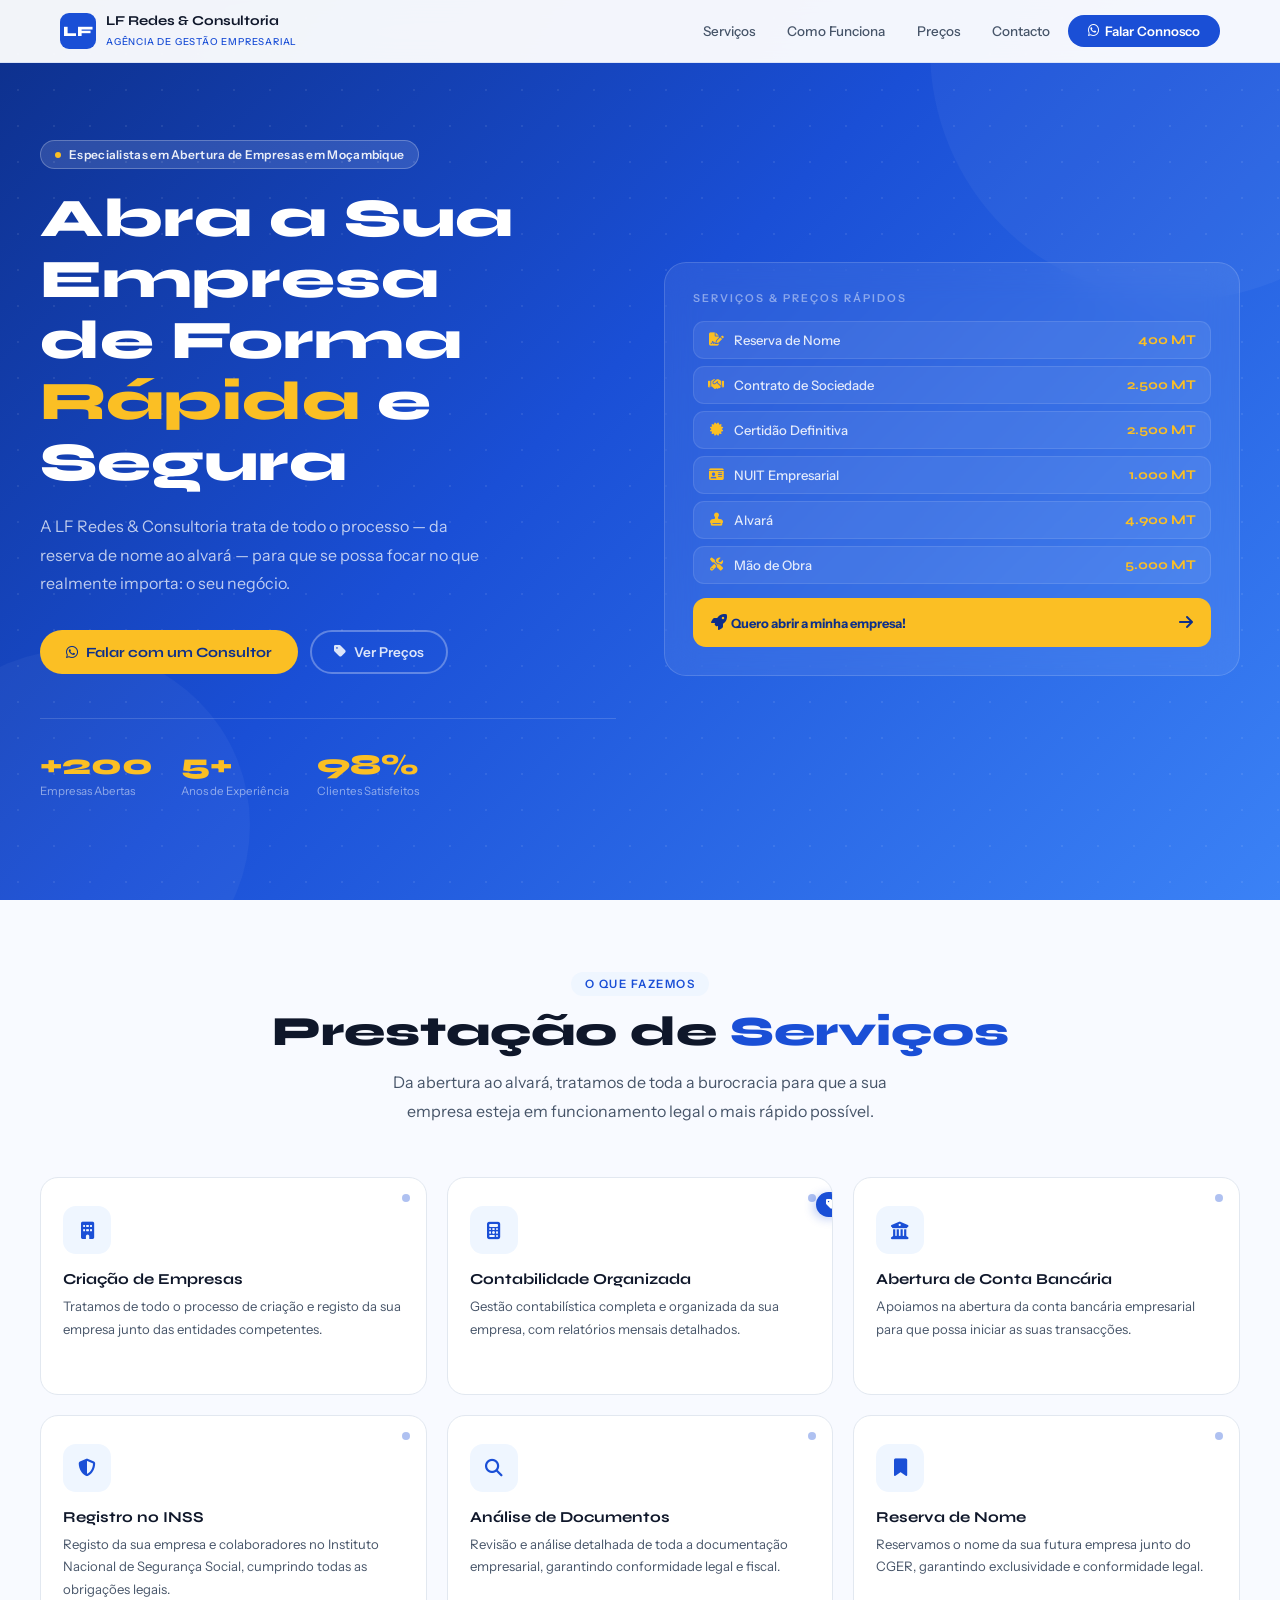
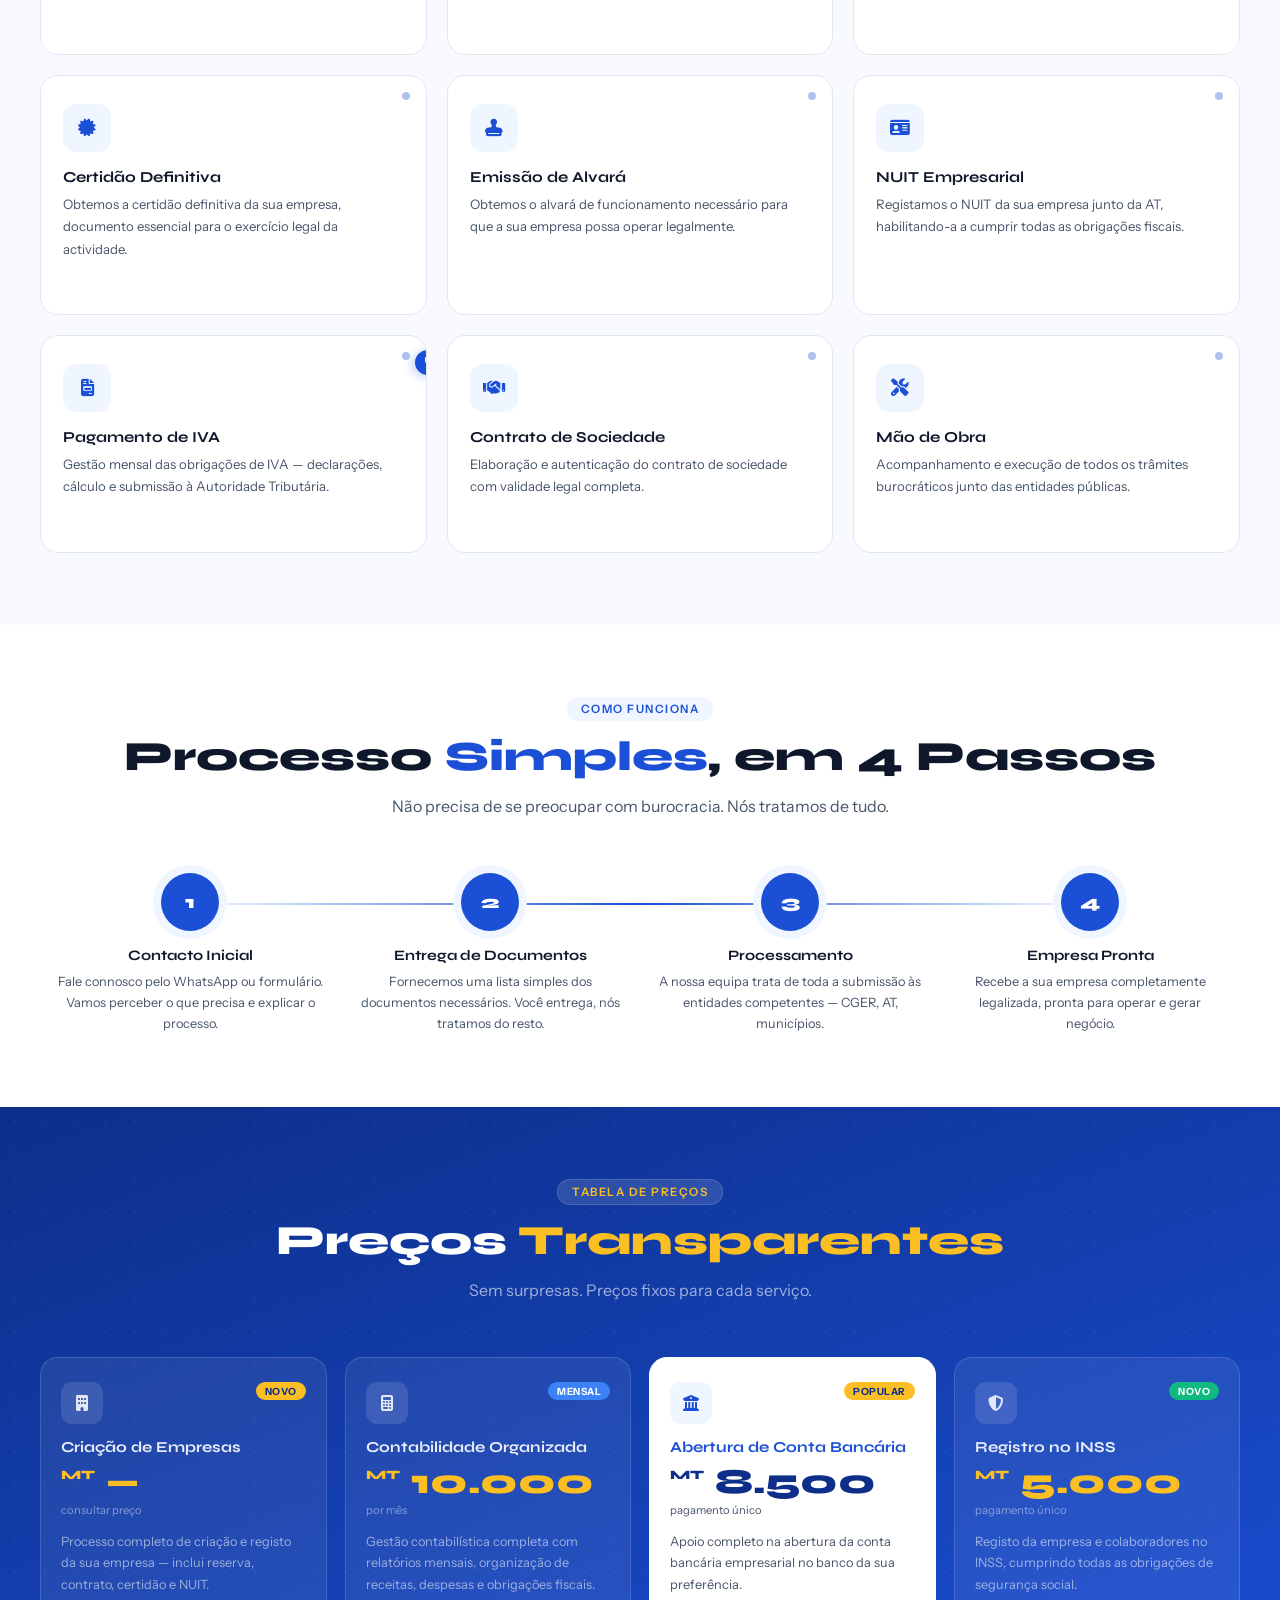
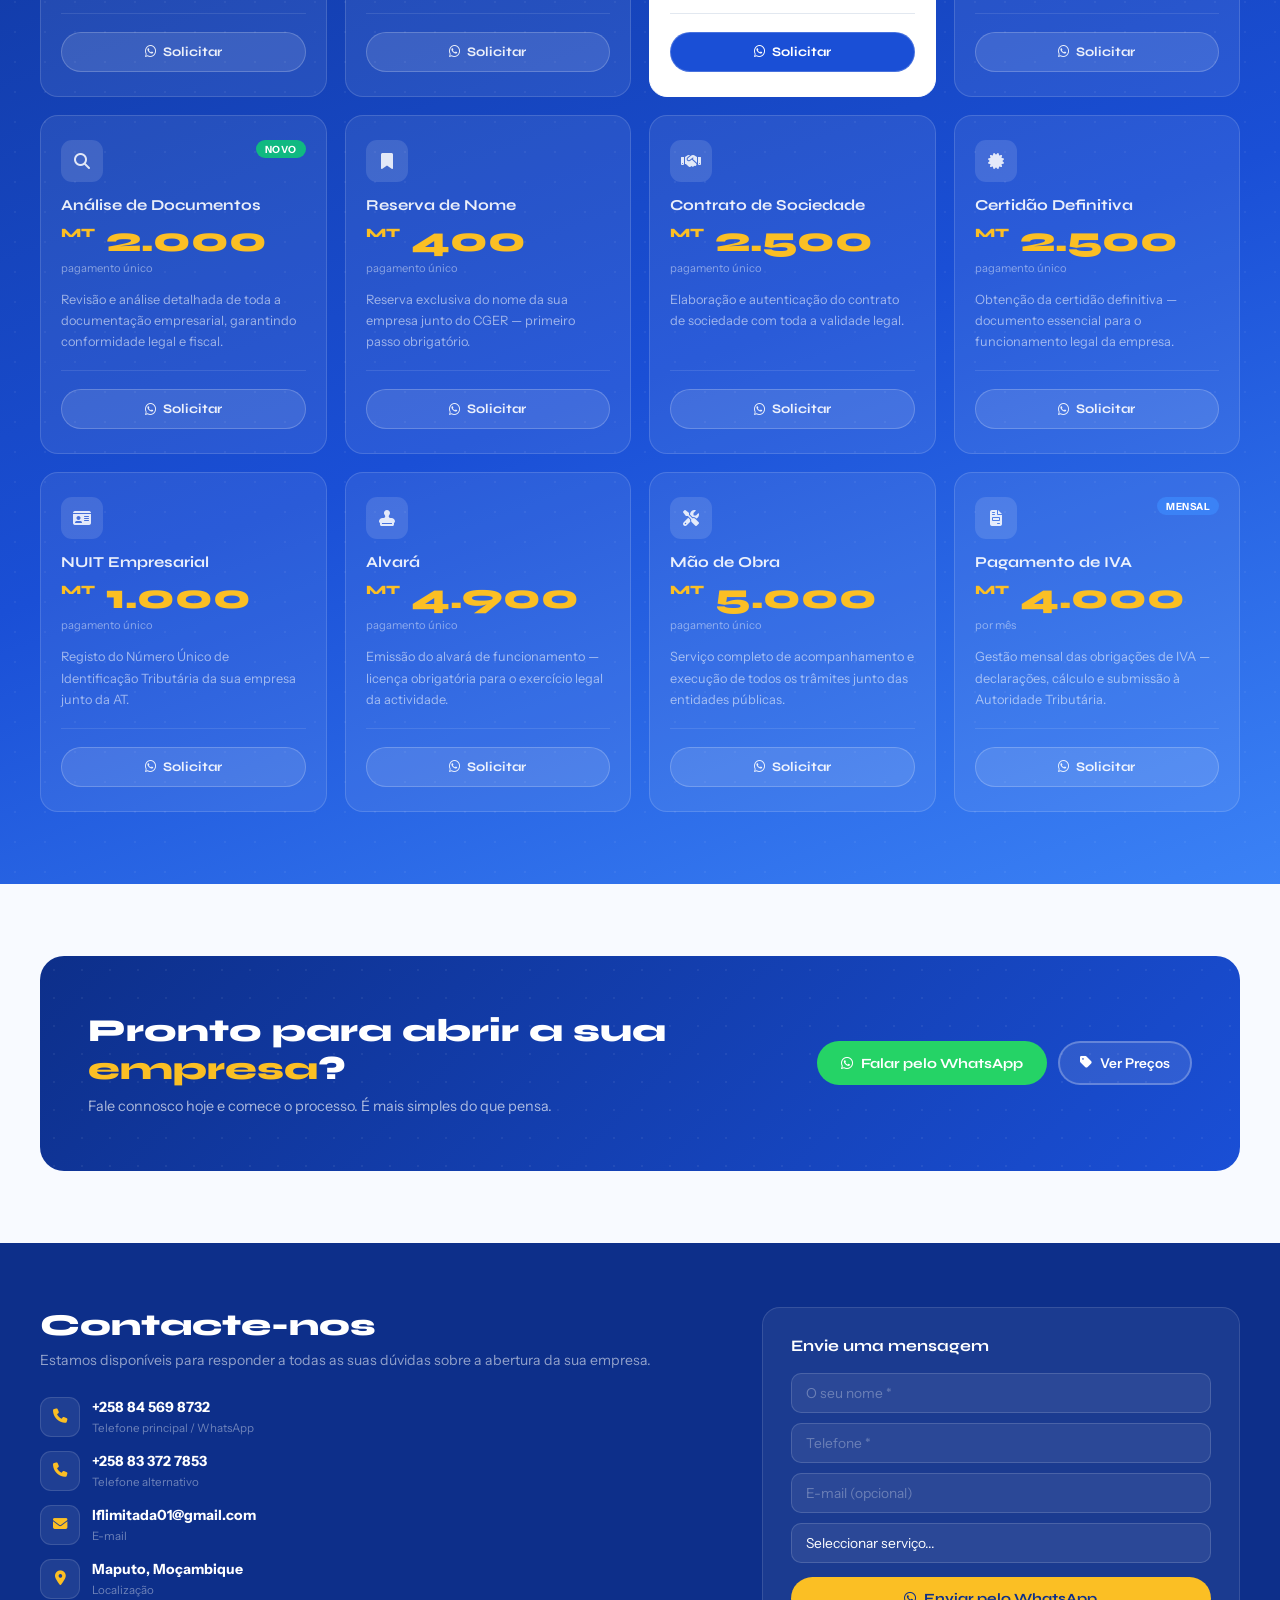
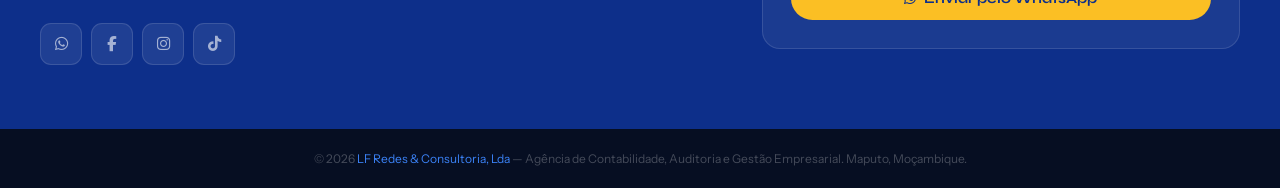
==== commit b9a08f41: "Nova versao 2.0" ====
--- a/index.html
+++ b/index.html
@@ -1,574 +1,751 @@
 <!DOCTYPE html>
 <html lang="pt">
+
 <head>
-  <meta charset="UTF-8"/>
-   <!-- ═══ FAVICONS ═══════════════════════════════════════════ -->
-  <link rel="icon" type="image/x-icon"       href="favicon.ico"/>
-  <link rel="icon" type="image/svg+xml"      href="favicon.svg"/>
-  <link rel="icon" type="image/png" sizes="32x32"   href="favicon-32.png"/>
-  <link rel="icon" type="image/png" sizes="16x16"   href="favicon-16.png"/>
-  <link rel="apple-touch-icon" sizes="180x180"      href="favicon-180.png"/>
-  <link rel="icon" type="image/png" sizes="192x192" href="favicon-192.png"/>
-  <link rel="icon" type="image/png" sizes="512x512" href="favicon-512.png"/>
-  <meta name="theme-color" content="#1a3a6e"/>
+  <meta charset="UTF-8" />
+  <!-- ═══ FAVICONS ═══════════════════════════════════════════ -->
+  <link rel="icon" type="image/x-icon" href="favicon.ico" />
+  <link rel="icon" type="image/svg+xml" href="favicon.svg" />
+  <link rel="icon" type="image/png" sizes="32x32" href="favicon-32.png" />
+  <link rel="icon" type="image/png" sizes="16x16" href="favicon-16.png" />
+  <link rel="apple-touch-icon" sizes="180x180" href="favicon-180.png" />
+  <link rel="icon" type="image/png" sizes="192x192" href="favicon-192.png" />
+  <link rel="icon" type="image/png" sizes="512x512" href="favicon-512.png" />
+  <meta name="theme-color" content="#1a3a6e" />
   <!-- ════════════════════════════════════════════════════════ -->
-  <meta name="viewport" content="width=device-width, initial-scale=1.0"/>
+  <meta name="viewport" content="width=device-width, initial-scale=1.0" />
   <title>LF Redes & Consultoria — Abertura de Empresas em Moçambique</title>
   <link rel="stylesheet" href="styles.css">
-  <link href="https://fonts.googleapis.com/css2?family=Syne:wght@400;600;700;800&family=Instrument+Sans:wght@300;400;500;600&display=swap" rel="stylesheet"/>
-  <link href="https://cdnjs.cloudflare.com/ajax/libs/font-awesome/6.5.0/css/all.min.css" rel="stylesheet"/>
+  <link
+    href="https://fonts.googleapis.com/css2?family=Syne:wght@400;600;700;800&family=Instrument+Sans:wght@300;400;500;600&display=swap"
+    rel="stylesheet" />
+  <link href="https://cdnjs.cloudflare.com/ajax/libs/font-awesome/6.5.0/css/all.min.css" rel="stylesheet" />
 </head>
+
 <body>
 
-<!-- ═══ MODAL CONTACTO ═══════════════════════════════════════ -->
-<div class="modal-overlay" id="modal">
-  <div class="modal-box">
-    <button class="modal-close" onclick="fecharModal()">
-      <i class="fa fa-times"></i>
-    </button>
-    <div class="modal-header-ico">
-      <i class="fa fa-headset"></i>
-    </div>
-    <h3>Falar com um Consultor</h3>
-    <p class="modal-sub">Preencha os seus dados para ser redirecionado ao WhatsApp.</p>
-    <div class="modal-pacote-tag" id="modal-pacote-label">—</div>
-
-    <form id="modal-form" onsubmit="irWhatsApp(event)">
-      <input type="text" class="modal-input" id="modal-nome"
-        placeholder="O seu nome completo *" required/>
-      <input type="email" class="modal-input" id="modal-email"
-        placeholder="O seu e-mail (opcional)"/>
-
-      <button type="submit" class="btn-modal-wa">
-        <i class="fab fa-whatsapp"></i> Continuar para o WhatsApp
+  <!-- ═══ MODAL CONTACTO ═══════════════════════════════════════ -->
+  <div class="modal-overlay" id="modal">
+    <div class="modal-box">
+      <button class="modal-close" onclick="fecharModal()">
+        <i class="fa fa-times"></i>
       </button>
-    </form>
-    <p class="modal-aviso">
-      <i class="fab fa-whatsapp"></i>
-      Será redirecionado ao WhatsApp com a informação do serviço seleccionado.
-    </p>
-  </div>
-</div>
-
-<!-- ═══ NAVBAR ════════════════════════════════════════════════ -->
-<nav id="navbar">
-  <div class="nav-inner">
-    <a href="#" class="nav-logo">
-      <div class="nav-logo-icon">LF</div>
-      <div class="nav-logo-text">
-        <strong>LF Redes & Consultoria</strong>
-        <span>Agência de Gestão Empresarial</span>
-      </div>
-    </a>
-    <div class="nav-links" id="nav-links">
-      <a href="#servicos" onclick="fecharMenu()">Serviços</a>
-      <a href="#processo" onclick="fecharMenu()">Como Funciona</a>
-      <a href="#precos" onclick="fecharMenu()">Preços</a>
-      <a href="#contacto" onclick="fecharMenu()">Contacto</a>
-      <a href="#contacto" class="btn-nav-cta" onclick="fecharMenu()">
-        <i class="fab fa-whatsapp"></i> Falar Connosco
-      </a>
-    </div>
-    <button class="nav-hamburger" id="nav-hamburger" onclick="toggleMenu()" aria-label="Menu">
-      <span></span>
-      <span></span>
-      <span></span>
-    </button>
-  </div>
-</nav>
-<div class="nav-backdrop" id="nav-backdrop" onclick="fecharMenu()"></div>
-
-<!-- ═══ HERO ══════════════════════════════════════════════════ -->
-<section class="hero" id="inicio">
-  <div class="hero-blob hero-blob-1"></div>
-  <div class="hero-blob hero-blob-2"></div>
-
-  <div class="hero-inner">
-    <div>
-      <div class="hero-badge">
-        <span></span> Especialistas em Abertura de Empresas em Moçambique
-      </div>
-      <h1>Abra a Sua Empresa<br/>de Forma <em>Rápida</em> e Segura</h1>
-      <p class="hero-sub">
-        A LF Redes & Consultoria trata de todo o processo — da reserva de nome
-        ao alvará — para que se possa focar no que realmente importa: o seu negócio.
+      <div class="modal-header-ico">
+        <i class="fa fa-headset"></i>
+      </div>
+      <h3>Falar com um Consultor</h3>
+      <p class="modal-sub">Preencha os seus dados para ser redirecionado ao WhatsApp.</p>
+      <div class="modal-pacote-tag" id="modal-pacote-label">—</div>
+
+      <form id="modal-form" onsubmit="irWhatsApp(event)">
+        <input type="text" class="modal-input" id="modal-nome" placeholder="O seu nome completo *" required />
+        <input type="email" class="modal-input" id="modal-email" placeholder="O seu e-mail (opcional)" />
+
+        <button type="submit" class="btn-modal-wa">
+          <i class="fab fa-whatsapp"></i> Continuar para o WhatsApp
+        </button>
+      </form>
+      <p class="modal-aviso">
+        <i class="fab fa-whatsapp"></i>
+        Será redirecionado ao WhatsApp com a informação do serviço seleccionado.
       </p>
-      <div class="hero-btns">
-        <button class="btn-hero-main" onclick="abrirModal('Consulta Geral', '')">
-          <i class="fab fa-whatsapp"></i> Falar com um Consultor
-        </button>
-        <a href="#precos" class="btn-hero-ghost">
-          <i class="fa fa-tag"></i> Ver Preços
-        </a>
-      </div>
-      <div class="hero-stats">
-        <div class="hero-stat">
-          <div class="n">+200</div>
-          <div class="l">Empresas Abertas</div>
-        </div>
-        <div class="hero-stat">
-          <div class="n">5+</div>
-          <div class="l">Anos de Experiência</div>
-        </div>
-        <div class="hero-stat">
-          <div class="n">98%</div>
-          <div class="l">Clientes Satisfeitos</div>
-        </div>
-      </div>
-    </div>
-
-    <div class="hero-card">
-      <div class="hero-card-title">Serviços & Preços Rápidos</div>
-
-      <div class="servico-pill">
-        <i class="fa fa-file-signature"></i> Reserva de Nome
-        <span class="preco">400 MT</span>
-      </div>
-      <div class="servico-pill">
-        <i class="fa fa-handshake"></i> Contrato de Sociedade
-        <span class="preco">2.500 MT</span>
-      </div>
-      <div class="servico-pill">
-        <i class="fa fa-certificate"></i> Certidão Definitiva
-        <span class="preco">2.500 MT</span>
-      </div>
-      <div class="servico-pill">
-        <i class="fa fa-id-card"></i> NUIT Empresarial
-        <span class="preco">1.000 MT</span>
-      </div>
-      <div class="servico-pill">
-        <i class="fa fa-stamp"></i> Alvará
-        <span class="preco">4.900 MT</span>
-      </div>
-      <div class="servico-pill">
-        <i class="fa fa-tools"></i> Mão de Obra
-        <span class="preco">5.000 MT</span>
-      </div>
-
-      <div class="hero-card-cta" onclick="abrirModal('Pacote Completo','')">
-        <p><i class="fa fa-rocket"></i> &nbsp;Quero abrir a minha empresa!</p>
-        <i class="fa fa-arrow-right"></i>
-      </div>
     </div>
   </div>
-</section>
-
-<!-- ═══ SERVIÇOS ══════════════════════════════════════════════ -->
-<section class="sec sec-servicos" id="servicos">
-  <div class="sec-inner">
-    <div class="sec-header reveal">
-      <span class="sec-tag">O que fazemos</span>
-      <h2 class="sec-title">Prestação de <em>Serviços</em></h2>
-      <p class="sec-lead">Da abertura ao alvará, tratamos de toda a burocracia para que a sua empresa esteja em funcionamento legal o mais rápido possível.</p>
+
+  <!-- ═══ NAVBAR ════════════════════════════════════════════════ -->
+  <nav id="navbar">
+    <div class="nav-inner">
+      <a href="#" class="nav-logo">
+        <div class="nav-logo-icon">LF</div>
+        <div class="nav-logo-text">
+          <strong>LF Redes & Consultoria</strong>
+          <span>Agência de Gestão Empresarial</span>
+        </div>
+      </a>
+      <div class="nav-links" id="nav-links">
+        <a href="#servicos" onclick="fecharMenu()">Serviços</a>
+        <a href="#processo" onclick="fecharMenu()">Como Funciona</a>
+        <a href="#precos" onclick="fecharMenu()">Preços</a>
+        <a href="#contacto" onclick="fecharMenu()">Contacto</a>
+        <a href="#contacto" class="btn-nav-cta" onclick="fecharMenu()">
+          <i class="fab fa-whatsapp"></i> Falar Connosco
+        </a>
+      </div>
+      <button class="nav-hamburger" id="nav-hamburger" onclick="toggleMenu()" aria-label="Menu">
+        <span></span>
+        <span></span>
+        <span></span>
+      </button>
     </div>
-    <div class="servicos-grid">
-      <div class="sc reveal delay-1">
-        <div class="sc-ico"><i class="fa fa-file-signature"></i></div>
-        <h4>Abertura de Empresa</h4>
-        <p>Tratamos de todo o processo de abertura da sua empresa junto das entidades competentes de Moçambique.</p>
-      </div>
-      <div class="sc reveal delay-2">
-        <div class="sc-ico"><i class="fa fa-bookmark"></i></div>
-        <h4>Reserva de Nome</h4>
-        <p>Reservamos o nome da sua futura empresa junto do CGER, garantindo exclusividade e conformidade legal.</p>
-      </div>
-      <div class="sc reveal delay-3">
-        <div class="sc-ico"><i class="fa fa-certificate"></i></div>
-        <h4>Certidão Definitiva</h4>
-        <p>Obtemos a certidão definitiva da sua empresa, documento essencial para o exercício legal da actividade.</p>
-      </div>
-      <div class="sc reveal delay-1">
-        <div class="sc-ico"><i class="fa fa-newspaper"></i></div>
-        <h4>Publicação no BR</h4>
-        <p>Tratamos da publicação no Boletim da República, tornando a sua empresa oficialmente reconhecida pelo Estado.</p>
-      </div>
-      <div class="sc reveal delay-2">
-        <div class="sc-ico"><i class="fa fa-stamp"></i></div>
-        <h4>Emissão de Alvará</h4>
-        <p>Obtemos o alvará de funcionamento necessário para que a sua empresa possa operar legalmente.</p>
-      </div>
-      <div class="sc reveal delay-3">
-        <div class="sc-ico"><i class="fa fa-id-card"></i></div>
-        <h4>NUIT Empresarial</h4>
-        <p>Registamos o NUIT da sua empresa junto da AT, habilitando-a a cumprir todas as obrigações fiscais.</p>
-      </div>
-      <div class="sc reveal delay-1">
-        <div class="sc-ico"><i class="fa fa-university"></i></div>
-        <h4>Abertura de Conta Bancária</h4>
-        <p>Apoiamos na abertura da conta bancária empresarial para que possa iniciar as suas transacções.</p>
-      </div>
-      <div class="sc reveal delay-2">
-        <div class="sc-ico"><i class="fa fa-users"></i></div>
-        <h4>Abertura de NUIT Empresarial</h4>
-        <p>Processamos a abertura do NUIT junto das autoridades fiscais de forma rápida e eficiente.</p>
-      </div>
-      <div class="sc reveal delay-3">
-        <div class="sc-ico"><i class="fa fa-play-circle"></i></div>
-        <h4>Início de Actividade</h4>
-        <p>Elaboramos toda a documentação necessária para a declaração de início de actividade da sua empresa.</p>
+  </nav>
+  <div class="nav-backdrop" id="nav-backdrop" onclick="fecharMenu()"></div>
+
+  <!-- ═══ HERO ══════════════════════════════════════════════════ -->
+  <section class="hero" id="inicio">
+    <div class="hero-blob hero-blob-1"></div>
+    <div class="hero-blob hero-blob-2"></div>
+
+    <div class="hero-inner">
+      <div>
+        <div class="hero-badge">
+          <span></span> Especialistas em Abertura de Empresas em Moçambique
+        </div>
+        <h1>Abra a Sua Empresa<br />de Forma <em>Rápida</em> e Segura</h1>
+        <p class="hero-sub">
+          A LF Redes & Consultoria trata de todo o processo — da reserva de nome
+          ao alvará — para que se possa focar no que realmente importa: o seu negócio.
+        </p>
+        <div class="hero-btns">
+          <button class="btn-hero-main" onclick="abrirModal('Consulta Geral', '')">
+            <i class="fab fa-whatsapp"></i> Falar com um Consultor
+          </button>
+          <a href="#precos" class="btn-hero-ghost">
+            <i class="fa fa-tag"></i> Ver Preços
+          </a>
+        </div>
+        <div class="hero-stats">
+          <div class="hero-stat">
+            <div class="n">+200</div>
+            <div class="l">Empresas Abertas</div>
+          </div>
+          <div class="hero-stat">
+            <div class="n">5+</div>
+            <div class="l">Anos de Experiência</div>
+          </div>
+          <div class="hero-stat">
+            <div class="n">98%</div>
+            <div class="l">Clientes Satisfeitos</div>
+          </div>
+        </div>
+      </div>
+
+      <div class="hero-card">
+        <div class="hero-card-title">Serviços & Preços Rápidos</div>
+
+        <div class="servico-pill">
+          <i class="fa fa-file-signature"></i> Reserva de Nome
+          <span class="preco">400 MT</span>
+        </div>
+        <div class="servico-pill">
+          <i class="fa fa-handshake"></i> Contrato de Sociedade
+          <span class="preco">2.500 MT</span>
+        </div>
+        <div class="servico-pill">
+          <i class="fa fa-certificate"></i> Certidão Definitiva
+          <span class="preco">2.500 MT</span>
+        </div>
+        <div class="servico-pill">
+          <i class="fa fa-id-card"></i> NUIT Empresarial
+          <span class="preco">1.000 MT</span>
+        </div>
+        <div class="servico-pill">
+          <i class="fa fa-stamp"></i> Alvará
+          <span class="preco">4.900 MT</span>
+        </div>
+        <div class="servico-pill">
+          <i class="fa fa-tools"></i> Mão de Obra
+          <span class="preco">5.000 MT</span>
+        </div>
+
+        <div class="hero-card-cta" onclick="abrirModal('Pacote Completo','')">
+          <p><i class="fa fa-rocket"></i> &nbsp;Quero abrir a minha empresa!</p>
+          <i class="fa fa-arrow-right"></i>
+        </div>
       </div>
     </div>
-  </div>
-</section>
-
-<!-- ═══ PROCESSO ══════════════════════════════════════════════ -->
-<section class="sec sec-processo" id="processo">
-  <div class="sec-inner">
-    <div class="sec-header reveal">
-      <span class="sec-tag">Como Funciona</span>
-      <h2 class="sec-title">Processo <em>Simples</em>, em 4 Passos</h2>
-      <p class="sec-lead">Não precisa de se preocupar com burocracia. Nós tratamos de tudo.</p>
+  </section>
+
+  <!-- ═══ SERVIÇOS ══════════════════════════════════════════════ -->
+  <section class="sec sec-servicos" id="servicos">
+    <div class="sec-inner">
+      <div class="sec-header reveal">
+        <span class="sec-tag">O que fazemos</span>
+        <h2 class="sec-title">Prestação de <em>Serviços</em></h2>
+        <p class="sec-lead">Da abertura ao alvará, tratamos de toda a burocracia para que a sua empresa esteja em
+          funcionamento legal o mais rápido possível.</p>
+      </div>
+      <div class="servicos-grid">
+
+        <div class="sc reveal delay-1" data-preco="Criação de Empresas" data-valor="Ver preços">
+          <div class="sc-hover-tag"><i class="fa fa-arrow-right"></i> Ver preço</div>
+          <div class="sc-ico"><i class="fa fa-building"></i></div>
+          <h4>Criação de Empresas</h4>
+          <p>Tratamos de todo o processo de criação e registo da sua empresa junto das entidades competentes.</p>
+          <div class="sc-footer-hint"><i class="fa fa-tag"></i> Clique para ver o preço</div>
+        </div>
+
+        <div class="sc reveal delay-2" data-preco="Contabilidade Organizada" data-valor="MT 10.000/mês">
+          <div class="sc-hover-tag"><i class="fa fa-tag"></i> MT 10.000/mês</div>
+          <div class="sc-ico"><i class="fa fa-calculator"></i></div>
+          <h4>Contabilidade Organizada</h4>
+          <p>Gestão contabilística completa e organizada da sua empresa, com relatórios mensais detalhados.</p>
+          <div class="sc-footer-hint"><i class="fa fa-tag"></i> Clique para ver o preço</div>
+        </div>
+
+        <div class="sc reveal delay-3" data-preco="Abertura de Conta Empresarial no Banco" data-valor="MT 8.500">
+          <div class="sc-hover-tag"><i class="fa fa-tag"></i> MT 8.500</div>
+          <div class="sc-ico"><i class="fa fa-university"></i></div>
+          <h4>Abertura de Conta Bancária</h4>
+          <p>Apoiamos na abertura da conta bancária empresarial para que possa iniciar as suas transacções.</p>
+          <div class="sc-footer-hint"><i class="fa fa-tag"></i> Clique para ver o preço</div>
+        </div>
+
+        <div class="sc reveal delay-1" data-preco="Registro no INSS" data-valor="MT 5.000">
+          <div class="sc-hover-tag"><i class="fa fa-tag"></i> MT 5.000</div>
+          <div class="sc-ico"><i class="fa fa-shield-alt"></i></div>
+          <h4>Registro no INSS</h4>
+          <p>Registo da sua empresa e colaboradores no Instituto Nacional de Segurança Social, cumprindo todas as
+            obrigações legais.</p>
+          <div class="sc-footer-hint"><i class="fa fa-tag"></i> Clique para ver o preço</div>
+        </div>
+
+        <div class="sc reveal delay-2" data-preco="Análise de Documentos" data-valor="MT 2.000">
+          <div class="sc-hover-tag"><i class="fa fa-tag"></i> MT 2.000</div>
+          <div class="sc-ico"><i class="fa fa-search"></i></div>
+          <h4>Análise de Documentos</h4>
+          <p>Revisão e análise detalhada de toda a documentação empresarial, garantindo conformidade legal e fiscal.</p>
+          <div class="sc-footer-hint"><i class="fa fa-tag"></i> Clique para ver o preço</div>
+        </div>
+
+        <div class="sc reveal delay-3" data-preco="Reserva de Nome" data-valor="MT 400">
+          <div class="sc-hover-tag"><i class="fa fa-tag"></i> MT 400</div>
+          <div class="sc-ico"><i class="fa fa-bookmark"></i></div>
+          <h4>Reserva de Nome</h4>
+          <p>Reservamos o nome da sua futura empresa junto do CGER, garantindo exclusividade e conformidade legal.</p>
+          <div class="sc-footer-hint"><i class="fa fa-tag"></i> Clique para ver o preço</div>
+        </div>
+
+        <div class="sc reveal delay-1" data-preco="Certidão Definitiva" data-valor="MT 2.500">
+          <div class="sc-hover-tag"><i class="fa fa-tag"></i> MT 2.500</div>
+          <div class="sc-ico"><i class="fa fa-certificate"></i></div>
+          <h4>Certidão Definitiva</h4>
+          <p>Obtemos a certidão definitiva da sua empresa, documento essencial para o exercício legal da actividade.</p>
+          <div class="sc-footer-hint"><i class="fa fa-tag"></i> Clique para ver o preço</div>
+        </div>
+
+        <div class="sc reveal delay-2" data-preco="Alvará" data-valor="MT 4.900">
+          <div class="sc-hover-tag"><i class="fa fa-tag"></i> MT 4.900</div>
+          <div class="sc-ico"><i class="fa fa-stamp"></i></div>
+          <h4>Emissão de Alvará</h4>
+          <p>Obtemos o alvará de funcionamento necessário para que a sua empresa possa operar legalmente.</p>
+          <div class="sc-footer-hint"><i class="fa fa-tag"></i> Clique para ver o preço</div>
+        </div>
+
+        <div class="sc reveal delay-3" data-preco="NUIT Empresarial" data-valor="MT 1.000">
+          <div class="sc-hover-tag"><i class="fa fa-tag"></i> MT 1.000</div>
+          <div class="sc-ico"><i class="fa fa-id-card"></i></div>
+          <h4>NUIT Empresarial</h4>
+          <p>Registamos o NUIT da sua empresa junto da AT, habilitando-a a cumprir todas as obrigações fiscais.</p>
+          <div class="sc-footer-hint"><i class="fa fa-tag"></i> Clique para ver o preço</div>
+        </div>
+
+        <div class="sc reveal delay-1" data-preco="Pagamento de IVA (Mensal)" data-valor="MT 4.000/mês">
+          <div class="sc-hover-tag"><i class="fa fa-tag"></i> MT 4.000/mês</div>
+          <div class="sc-ico"><i class="fa fa-file-invoice"></i></div>
+          <h4>Pagamento de IVA</h4>
+          <p>Gestão mensal das obrigações de IVA — declarações, cálculo e submissão à Autoridade Tributária.</p>
+          <div class="sc-footer-hint"><i class="fa fa-tag"></i> Clique para ver o preço</div>
+        </div>
+
+        <div class="sc reveal delay-2" data-preco="Contrato de Sociedade" data-valor="MT 2.500">
+          <div class="sc-hover-tag"><i class="fa fa-tag"></i> MT 2.500</div>
+          <div class="sc-ico"><i class="fa fa-handshake"></i></div>
+          <h4>Contrato de Sociedade</h4>
+          <p>Elaboração e autenticação do contrato de sociedade com validade legal completa.</p>
+          <div class="sc-footer-hint"><i class="fa fa-tag"></i> Clique para ver o preço</div>
+        </div>
+
+        <div class="sc reveal delay-3" data-preco="Mão de Obra" data-valor="MT 5.000">
+          <div class="sc-hover-tag"><i class="fa fa-tag"></i> MT 5.000</div>
+          <div class="sc-ico"><i class="fa fa-tools"></i></div>
+          <h4>Mão de Obra</h4>
+          <p>Acompanhamento e execução de todos os trâmites burocráticos junto das entidades públicas.</p>
+          <div class="sc-footer-hint"><i class="fa fa-tag"></i> Clique para ver o preço</div>
+        </div>
+
+      </div>
     </div>
-    <div class="steps">
-      <div class="step reveal delay-1">
-        <div class="step-n">1</div>
-        <h4>Contacto Inicial</h4>
-        <p>Fale connosco pelo WhatsApp ou formulário. Vamos perceber o que precisa e explicar o processo.</p>
-      </div>
-      <div class="step reveal delay-2">
-        <div class="step-n">2</div>
-        <h4>Entrega de Documentos</h4>
-        <p>Fornecemos uma lista simples dos documentos necessários. Você entrega, nós tratamos do resto.</p>
-      </div>
-      <div class="step reveal delay-3">
-        <div class="step-n">3</div>
-        <h4>Processamento</h4>
-        <p>A nossa equipa trata de toda a submissão às entidades competentes — CGER, AT, municípios.</p>
-      </div>
-      <div class="step reveal delay-4">
-        <div class="step-n">4</div>
-        <h4>Empresa Pronta</h4>
-        <p>Recebe a sua empresa completamente legalizada, pronta para operar e gerar negócio.</p>
+  </section>
+
+  <!-- ═══ PROCESSO ══════════════════════════════════════════════ -->
+  <section class="sec sec-processo" id="processo">
+    <div class="sec-inner">
+      <div class="sec-header reveal">
+        <span class="sec-tag">Como Funciona</span>
+        <h2 class="sec-title">Processo <em>Simples</em>, em 4 Passos</h2>
+        <p class="sec-lead">Não precisa de se preocupar com burocracia. Nós tratamos de tudo.</p>
+      </div>
+      <div class="steps">
+        <div class="step reveal delay-1">
+          <div class="step-n">1</div>
+          <h4>Contacto Inicial</h4>
+          <p>Fale connosco pelo WhatsApp ou formulário. Vamos perceber o que precisa e explicar o processo.</p>
+        </div>
+        <div class="step reveal delay-2">
+          <div class="step-n">2</div>
+          <h4>Entrega de Documentos</h4>
+          <p>Fornecemos uma lista simples dos documentos necessários. Você entrega, nós tratamos do resto.</p>
+        </div>
+        <div class="step reveal delay-3">
+          <div class="step-n">3</div>
+          <h4>Processamento</h4>
+          <p>A nossa equipa trata de toda a submissão às entidades competentes — CGER, AT, municípios.</p>
+        </div>
+        <div class="step reveal delay-4">
+          <div class="step-n">4</div>
+          <h4>Empresa Pronta</h4>
+          <p>Recebe a sua empresa completamente legalizada, pronta para operar e gerar negócio.</p>
+        </div>
       </div>
     </div>
-  </div>
-</section>
-
-<!-- ═══ PREÇOS ════════════════════════════════════════════════ -->
-<section class="sec sec-precos" id="precos">
-  <div class="sec-inner">
-    <div class="sec-header reveal">
-      <span class="sec-tag">Tabela de Preços</span>
-      <h2 class="sec-title" style="color:#fff;">Preços <em style="color:var(--amarelo)">Transparentes</em></h2>
-      <p class="sec-lead">Sem surpresas. Preços fixos para cada serviço.</p>
+  </section>
+
+  <!-- ═══ PREÇOS ════════════════════════════════════════════════ -->
+  <section class="sec sec-precos" id="precos">
+    <div class="sec-inner">
+      <div class="sec-header reveal">
+        <span class="sec-tag">Tabela de Preços</span>
+        <h2 class="sec-title" style="color:#fff;">Preços <em style="color:var(--amarelo)">Transparentes</em></h2>
+        <p class="sec-lead">Sem surpresas. Preços fixos para cada serviço.</p>
+      </div>
+
+      <!-- Linha 1 -->
+      <div class="precos-grid">
+
+        <div class="preco-card reveal delay-1" id="pc-criacao">
+          <div class="pc-top">
+            <div class="pc-ico"><i class="fa fa-building"></i></div>
+            <span class="pc-badge">Novo</span>
+          </div>
+          <div class="pc-nome">Criação de Empresas</div>
+          <div class="pc-valor"><sup>MT</sup> —</div>
+          <span class="pc-periodo">consultar preço</span>
+          <p class="pc-desc">Processo completo de criação e registo da sua empresa — inclui reserva, contrato, certidão
+            e NUIT.</p>
+          <div class="pc-divider"></div>
+          <button class="pc-btn" onclick="abrirModal('Criação de Empresas','Consultar preço')">
+            <i class="fab fa-whatsapp"></i> Solicitar
+          </button>
+        </div>
+
+        <div class="preco-card reveal delay-2" id="pc-contabilidade">
+          <div class="pc-top">
+            <div class="pc-ico"><i class="fa fa-calculator"></i></div>
+            <span class="pc-badge" style="background:var(--azul-clr);color:#fff;">Mensal</span>
+          </div>
+          <div class="pc-nome">Contabilidade Organizada</div>
+          <div class="pc-valor"><sup>MT</sup> 10.000</div>
+          <span class="pc-periodo">por mês</span>
+          <p class="pc-desc">Gestão contabilística completa com relatórios mensais, organização de receitas, despesas e
+            obrigações fiscais.</p>
+          <div class="pc-divider"></div>
+          <button class="pc-btn" onclick="abrirModal('Contabilidade Organizada','MT 10.000/mês')">
+            <i class="fab fa-whatsapp"></i> Solicitar
+          </button>
+        </div>
+
+        <div class="preco-card destaque reveal delay-3" id="pc-conta-banco">
+          <div class="pc-top">
+            <div class="pc-ico"><i class="fa fa-university"></i></div>
+            <span class="pc-badge">Popular</span>
+          </div>
+          <div class="pc-nome">Abertura de Conta Bancária</div>
+          <div class="pc-valor"><sup>MT</sup> 8.500</div>
+          <span class="pc-periodo">pagamento único</span>
+          <p class="pc-desc" style="color:var(--texto-s)">Apoio completo na abertura da conta bancária empresarial no
+            banco da sua preferência.</p>
+          <div class="pc-divider"></div>
+          <button class="pc-btn" onclick="abrirModal('Abertura de Conta Bancária','MT 8.500')">
+            <i class="fab fa-whatsapp"></i> Solicitar
+          </button>
+        </div>
+
+        <div class="preco-card reveal delay-4" id="pc-inss">
+          <div class="pc-top">
+            <div class="pc-ico"><i class="fa fa-shield-alt"></i></div>
+            <span class="pc-badge" style="background:#10b981;color:#fff;">Novo</span>
+          </div>
+          <div class="pc-nome">Registro no INSS</div>
+          <div class="pc-valor"><sup>MT</sup> 5.000</div>
+          <span class="pc-periodo">pagamento único</span>
+          <p class="pc-desc">Registo da empresa e colaboradores no INSS, cumprindo todas as obrigações de segurança
+            social.</p>
+          <div class="pc-divider"></div>
+          <button class="pc-btn" onclick="abrirModal('Registro no INSS','MT 5.000')">
+            <i class="fab fa-whatsapp"></i> Solicitar
+          </button>
+        </div>
+
+      </div>
+
+      <!-- Linha 2 -->
+      <div class="precos-grid-2">
+
+        <div class="preco-card reveal delay-1" id="pc-analise">
+          <div class="pc-top">
+            <div class="pc-ico"><i class="fa fa-search"></i></div>
+            <span class="pc-badge" style="background:#10b981;color:#fff;">Novo</span>
+          </div>
+          <div class="pc-nome">Análise de Documentos</div>
+          <div class="pc-valor"><sup>MT</sup> 2.000</div>
+          <span class="pc-periodo">pagamento único</span>
+          <p class="pc-desc">Revisão e análise detalhada de toda a documentação empresarial, garantindo conformidade
+            legal e fiscal.</p>
+          <div class="pc-divider"></div>
+          <button class="pc-btn" onclick="abrirModal('Análise de Documentos','MT 2.000')">
+            <i class="fab fa-whatsapp"></i> Solicitar
+          </button>
+        </div>
+
+        <div class="preco-card reveal delay-2" id="pc-reserva">
+          <div class="pc-top">
+            <div class="pc-ico"><i class="fa fa-bookmark"></i></div>
+          </div>
+          <div class="pc-nome">Reserva de Nome</div>
+          <div class="pc-valor"><sup>MT</sup> 400</div>
+          <span class="pc-periodo">pagamento único</span>
+          <p class="pc-desc">Reserva exclusiva do nome da sua empresa junto do CGER — primeiro passo obrigatório.</p>
+          <div class="pc-divider"></div>
+          <button class="pc-btn" onclick="abrirModal('Reserva de Nome','MT 400')">
+            <i class="fab fa-whatsapp"></i> Solicitar
+          </button>
+        </div>
+
+        <div class="preco-card reveal delay-3" id="pc-contrato">
+          <div class="pc-top">
+            <div class="pc-ico"><i class="fa fa-handshake"></i></div>
+          </div>
+          <div class="pc-nome">Contrato de Sociedade</div>
+          <div class="pc-valor"><sup>MT</sup> 2.500</div>
+          <span class="pc-periodo">pagamento único</span>
+          <p class="pc-desc">Elaboração e autenticação do contrato de sociedade com toda a validade legal.</p>
+          <div class="pc-divider"></div>
+          <button class="pc-btn" onclick="abrirModal('Contrato de Sociedade','MT 2.500')">
+            <i class="fab fa-whatsapp"></i> Solicitar
+          </button>
+        </div>
+
+        <div class="preco-card reveal delay-4" id="pc-certidao">
+          <div class="pc-top">
+            <div class="pc-ico"><i class="fa fa-certificate"></i></div>
+          </div>
+          <div class="pc-nome">Certidão Definitiva</div>
+          <div class="pc-valor"><sup>MT</sup> 2.500</div>
+          <span class="pc-periodo">pagamento único</span>
+          <p class="pc-desc">Obtenção da certidão definitiva — documento essencial para o funcionamento legal da
+            empresa.</p>
+          <div class="pc-divider"></div>
+          <button class="pc-btn" onclick="abrirModal('Certidão Definitiva','MT 2.500')">
+            <i class="fab fa-whatsapp"></i> Solicitar
+          </button>
+        </div>
+
+      </div>
+
+      <!-- Linha 3 -->
+      <div class="precos-grid-2" style="margin-top:18px;">
+
+        <div class="preco-card reveal delay-1" id="pc-nuit">
+          <div class="pc-top">
+            <div class="pc-ico"><i class="fa fa-id-card"></i></div>
+          </div>
+          <div class="pc-nome">NUIT Empresarial</div>
+          <div class="pc-valor"><sup>MT</sup> 1.000</div>
+          <span class="pc-periodo">pagamento único</span>
+          <p class="pc-desc">Registo do Número Único de Identificação Tributária da sua empresa junto da AT.</p>
+          <div class="pc-divider"></div>
+          <button class="pc-btn" onclick="abrirModal('NUIT Empresarial','MT 1.000')">
+            <i class="fab fa-whatsapp"></i> Solicitar
+          </button>
+        </div>
+
+        <div class="preco-card reveal delay-2" id="pc-alvara">
+          <div class="pc-top">
+            <div class="pc-ico"><i class="fa fa-stamp"></i></div>
+          </div>
+          <div class="pc-nome">Alvará</div>
+          <div class="pc-valor"><sup>MT</sup> 4.900</div>
+          <span class="pc-periodo">pagamento único</span>
+          <p class="pc-desc">Emissão do alvará de funcionamento — licença obrigatória para o exercício legal da
+            actividade.</p>
+          <div class="pc-divider"></div>
+          <button class="pc-btn" onclick="abrirModal('Alvará','MT 4.900')">
+            <i class="fab fa-whatsapp"></i> Solicitar
+          </button>
+        </div>
+
+        <div class="preco-card reveal delay-3" id="pc-maodeobra">
+          <div class="pc-top">
+            <div class="pc-ico"><i class="fa fa-tools"></i></div>
+          </div>
+          <div class="pc-nome">Mão de Obra</div>
+          <div class="pc-valor"><sup>MT</sup> 5.000</div>
+          <span class="pc-periodo">pagamento único</span>
+          <p class="pc-desc">Serviço completo de acompanhamento e execução de todos os trâmites junto das entidades
+            públicas.</p>
+          <div class="pc-divider"></div>
+          <button class="pc-btn" onclick="abrirModal('Mão de Obra','MT 5.000')">
+            <i class="fab fa-whatsapp"></i> Solicitar
+          </button>
+        </div>
+
+        <div class="preco-card reveal delay-4" id="pc-iva">
+          <div class="pc-top">
+            <div class="pc-ico"><i class="fa fa-file-invoice"></i></div>
+            <span class="pc-badge" style="background:var(--azul-clr);color:#fff;">Mensal</span>
+          </div>
+          <div class="pc-nome">Pagamento de IVA</div>
+          <div class="pc-valor"><sup>MT</sup> 4.000</div>
+          <span class="pc-periodo">por mês</span>
+          <p class="pc-desc">Gestão mensal das obrigações de IVA — declarações, cálculo e submissão à Autoridade
+            Tributária.</p>
+          <div class="pc-divider"></div>
+          <button class="pc-btn" onclick="abrirModal('Pagamento de IVA (Mensal)','MT 4.000/mês')">
+            <i class="fab fa-whatsapp"></i> Solicitar
+          </button>
+        </div>
+
+      </div>
     </div>
-
-    <!-- Linha 1: 4 serviços -->
-    <div class="precos-grid">
-
-      <div class="preco-card reveal delay-1">
-        <div class="pc-top">
-          <div class="pc-ico"><i class="fa fa-bookmark"></i></div>
-        </div>
-        <div class="pc-nome">Reserva de Nome</div>
-        <div class="pc-valor"><sup>MT</sup> 400</div>
-        <span class="pc-periodo">pagamento único</span>
-        <p class="pc-desc">Reserva exclusiva do nome da sua empresa junto do CGER — primeiro passo obrigatório.</p>
-        <div class="pc-divider"></div>
-        <button class="pc-btn" onclick="abrirModal('Reserva de Nome','MT 400')">
-          <i class="fab fa-whatsapp"></i> Solicitar
-        </button>
-      </div>
-
-      <div class="preco-card reveal delay-2">
-        <div class="pc-top">
-          <div class="pc-ico"><i class="fa fa-handshake"></i></div>
-        </div>
-        <div class="pc-nome">Contrato de Sociedade</div>
-        <div class="pc-valor"><sup>MT</sup> 2.500</div>
-        <span class="pc-periodo">pagamento único</span>
-        <p class="pc-desc">Elaboração e autenticação do contrato de sociedade da sua empresa, com toda a validade legal.</p>
-        <div class="pc-divider"></div>
-        <button class="pc-btn" onclick="abrirModal('Contrato de Sociedade','MT 2.500')">
-          <i class="fab fa-whatsapp"></i> Solicitar
-        </button>
-      </div>
-
-      <div class="preco-card destaque reveal delay-3">
-        <div class="pc-top">
-          <div class="pc-ico"><i class="fa fa-certificate"></i></div>
-          <span class="pc-badge">Popular</span>
-        </div>
-        <div class="pc-nome">Certidão Definitiva</div>
-        <div class="pc-valor"><sup>MT</sup> 2.500</div>
-        <span class="pc-periodo">pagamento único</span>
-        <p class="pc-desc" style="color:var(--texto-s)">Obtenção da certidão definitiva — documento essencial para o funcionamento legal da sua empresa.</p>
-        <div class="pc-divider"></div>
-        <button class="pc-btn" onclick="abrirModal('Certidão Definitiva','MT 2.500')">
-          <i class="fab fa-whatsapp"></i> Solicitar
-        </button>
-      </div>
-
-      <div class="preco-card reveal delay-4">
-        <div class="pc-top">
-          <div class="pc-ico"><i class="fa fa-id-card"></i></div>
-        </div>
-        <div class="pc-nome">NUIT Empresarial</div>
-        <div class="pc-valor"><sup>MT</sup> 1.000</div>
-        <span class="pc-periodo">pagamento único</span>
-        <p class="pc-desc">Registo do Número Único de Identificação Tributária da sua empresa junto da AT.</p>
-        <div class="pc-divider"></div>
-        <button class="pc-btn" onclick="abrirModal('NUIT Empresarial','MT 1.000')">
-          <i class="fab fa-whatsapp"></i> Solicitar
-        </button>
-      </div>
-
+  </section>
+
+  <!-- ═══ CTA ═══════════════════════════════════════════════════ -->
+  <section class="sec sec-cta">
+    <div class="sec-inner">
+      <div class="cta-box reveal">
+        <div class="cta-content">
+          <h2>Pronto para abrir a sua <em>empresa</em>?</h2>
+          <p>Fale connosco hoje e comece o processo. É mais simples do que pensa.</p>
+        </div>
+        <div class="cta-actions">
+          <button class="btn-wa" onclick="abrirModal('Consulta Geral','')">
+            <i class="fab fa-whatsapp"></i> Falar pelo WhatsApp
+          </button>
+          <a href="#precos" class="btn-wa-ghost">
+            <i class="fa fa-tag"></i> Ver Preços
+          </a>
+        </div>
+      </div>
     </div>
-
-    <!-- Linha 2: 4 serviços -->
-    <div class="precos-grid-2">
-
-      <div class="preco-card reveal delay-1">
-        <div class="pc-top">
-          <div class="pc-ico"><i class="fa fa-stamp"></i></div>
-        </div>
-        <div class="pc-nome">Alvará</div>
-        <div class="pc-valor"><sup>MT</sup> 4.900</div>
-        <span class="pc-periodo">pagamento único</span>
-        <p class="pc-desc">Emissão do alvará de funcionamento — licença obrigatória para o exercício legal da actividade comercial.</p>
-        <div class="pc-divider"></div>
-        <button class="pc-btn" onclick="abrirModal('Alvará','MT 4.900')">
-          <i class="fab fa-whatsapp"></i> Solicitar
-        </button>
-      </div>
-
-      <div class="preco-card reveal delay-2">
-        <div class="pc-top">
-          <div class="pc-ico"><i class="fa fa-tools"></i></div>
-        </div>
-        <div class="pc-nome">Mão de Obra</div>
-        <div class="pc-valor"><sup>MT</sup> 5.000</div>
-        <span class="pc-periodo">pagamento único</span>
-        <p class="pc-desc">Serviço completo de acompanhamento e execução de todos os trâmites junto das entidades públicas.</p>
-        <div class="pc-divider"></div>
-        <button class="pc-btn" onclick="abrirModal('Mão de Obra','MT 5.000')">
-          <i class="fab fa-whatsapp"></i> Solicitar
-        </button>
-      </div>
-
-      <div class="preco-card reveal delay-3">
-        <div class="pc-top">
-          <div class="pc-ico"><i class="fa fa-university"></i></div>
-        </div>
-        <div class="pc-nome">Abertura de Conta Bancária</div>
-        <div class="pc-valor"><sup>MT</sup> 6.000</div>
-        <span class="pc-periodo">pagamento único</span>
-        <p class="pc-desc">Apoio completo na abertura da conta bancária empresarial no banco da sua preferência.</p>
-        <div class="pc-divider"></div>
-        <button class="pc-btn" onclick="abrirModal('Abertura de Conta Bancária','MT 6.000')">
-          <i class="fab fa-whatsapp"></i> Solicitar
-        </button>
-      </div>
-
-      <div class="preco-card reveal delay-4">
-        <div class="pc-top">
-          <div class="pc-ico"><i class="fa fa-file-invoice"></i></div>
-          <span class="pc-badge" style="background:var(--azul-clr);color:#fff;">Mensal</span>
-        </div>
-        <div class="pc-nome">Pagamento de IVA</div>
-        <div class="pc-valor"><sup>MT</sup> 4.000</div>
-        <span class="pc-periodo">por mês</span>
-        <p class="pc-desc">Gestão mensal das obrigações de IVA — declarações, cálculo e submissão à Autoridade Tributária.</p>
-        <div class="pc-divider"></div>
-        <button class="pc-btn" onclick="abrirModal('Pagamento de IVA (Mensal)','MT 4.000/mês')">
-          <i class="fab fa-whatsapp"></i> Solicitar
-        </button>
-      </div>
-
+  </section>
+
+  <!-- ═══ CONTACTO ══════════════════════════════════════════════ -->
+  <section class="sec-contacto" id="contacto">
+    <div class="contacto-inner">
+      <div>
+        <h2>Contacte-nos</h2>
+        <p>Estamos disponíveis para responder a todas as suas dúvidas sobre a abertura da sua empresa.</p>
+
+        <div class="cont-item">
+          <div class="cont-ico"><i class="fa fa-phone"></i></div>
+          <div>
+            <strong>+258 84 569 8732</strong>
+            <span>Telefone principal / WhatsApp</span>
+          </div>
+        </div>
+        <div class="cont-item">
+          <div class="cont-ico"><i class="fa fa-phone"></i></div>
+          <div>
+            <strong>+258 83 372 7853</strong>
+            <span>Telefone alternativo</span>
+          </div>
+        </div>
+        <div class="cont-item">
+          <div class="cont-ico"><i class="fa fa-envelope"></i></div>
+          <div>
+            <strong>lflimitada01@gmail.com</strong>
+            <span>E-mail</span>
+          </div>
+        </div>
+        <div class="cont-item">
+          <div class="cont-ico"><i class="fa fa-map-marker-alt"></i></div>
+          <div>
+            <strong>Maputo, Moçambique</strong>
+            <span>Localização</span>
+          </div>
+        </div>
+
+        <div class="social-row">
+          <a href="https://wa.me/258845698732" class="soc-btn wa" target="_blank" title="WhatsApp">
+            <i class="fab fa-whatsapp"></i>
+          </a>
+          <a href="#" class="soc-btn fb" title="Facebook — LF Redes e Consultoria">
+            <i class="fab fa-facebook-f"></i>
+          </a>
+          <a href="#" class="soc-btn ig" title="Instagram — LF Redes e Consultoria">
+            <i class="fab fa-instagram"></i>
+          </a>
+          <a href="#" class="soc-btn tt" title="TikTok — LF Redes e Consultoria">
+            <i class="fab fa-tiktok"></i>
+          </a>
+        </div>
+      </div>
+
+      <div class="contacto-form-box">
+        <h4>Envie uma mensagem</h4>
+        <form onsubmit="enviarFormContacto(event)">
+          <input type="text" class="cf-input" placeholder="O seu nome *" required />
+          <input type="tel" class="cf-input" placeholder="Telefone *" required />
+          <input type="email" class="cf-input" placeholder="E-mail (opcional)" />
+          <select class="cf-input">
+            <option value="" disabled selected>Seleccionar serviço...</option>
+            <option>Criação de Empresas — consultar preço</option>
+            <option>Contabilidade Organizada — MT 10.000/mês</option>
+            <option>Abertura de Conta Bancária — MT 8.500</option>
+            <option>Registro no INSS — MT 5.000</option>
+            <option>Análise de Documentos — MT 2.000</option>
+            <option>Reserva de Nome — MT 400</option>
+            <option>Contrato de Sociedade — MT 2.500</option>
+            <option>Certidão Definitiva — MT 2.500</option>
+            <option>NUIT Empresarial — MT 1.000</option>
+            <option>Alvará — MT 4.900</option>
+            <option>Mão de Obra — MT 5.000</option>
+            <option>Pagamento de IVA — MT 4.000/mês</option>
+            <option>Pacote Completo</option>
+          </select>
+          <button type="submit" class="btn-cf">
+            <i class="fab fa-whatsapp"></i> Enviar pelo WhatsApp
+          </button>
+        </form>
+      </div>
     </div>
-  </div>
-</section>
-
-<!-- ═══ CTA ═══════════════════════════════════════════════════ -->
-<section class="sec sec-cta">
-  <div class="sec-inner">
-    <div class="cta-box reveal">
-      <div class="cta-content">
-        <h2>Pronto para abrir a sua <em>empresa</em>?</h2>
-        <p>Fale connosco hoje e comece o processo. É mais simples do que pensa.</p>
-      </div>
-      <div class="cta-actions">
-        <button class="btn-wa" onclick="abrirModal('Consulta Geral','')">
-          <i class="fab fa-whatsapp"></i> Falar pelo WhatsApp
-        </button>
-        <a href="#precos" class="btn-wa-ghost">
-          <i class="fa fa-tag"></i> Ver Preços
-        </a>
-      </div>
-    </div>
-  </div>
-</section>
-
-<!-- ═══ CONTACTO ══════════════════════════════════════════════ -->
-<section class="sec-contacto" id="contacto">
-  <div class="contacto-inner">
-    <div>
-      <h2>Contacte-nos</h2>
-      <p>Estamos disponíveis para responder a todas as suas dúvidas sobre a abertura da sua empresa.</p>
-
-      <div class="cont-item">
-        <div class="cont-ico"><i class="fa fa-phone"></i></div>
-        <div>
-          <strong>+258 84 569 8732</strong>
-          <span>Telefone principal / WhatsApp</span>
-        </div>
-      </div>
-      <div class="cont-item">
-        <div class="cont-ico"><i class="fa fa-phone"></i></div>
-        <div>
-          <strong>+258 83 372 7853</strong>
-          <span>Telefone alternativo</span>
-        </div>
-      </div>
-      <div class="cont-item">
-        <div class="cont-ico"><i class="fa fa-envelope"></i></div>
-        <div>
-          <strong>lflimitada01@gmail.com</strong>
-          <span>E-mail</span>
-        </div>
-      </div>
-      <div class="cont-item">
-        <div class="cont-ico"><i class="fa fa-map-marker-alt"></i></div>
-        <div>
-          <strong>Maputo, Moçambique</strong>
-          <span>Localização</span>
-        </div>
-      </div>
-
-      <div class="social-row">
-        <a href="https://wa.me/258845698732" class="soc-btn wa" target="_blank" title="WhatsApp">
-          <i class="fab fa-whatsapp"></i>
-        </a>
-        <a href="#" class="soc-btn fb" title="Facebook — LF Redes e Consultoria">
-          <i class="fab fa-facebook-f"></i>
-        </a>
-        <a href="#" class="soc-btn ig" title="Instagram — LF Redes e Consultoria">
-          <i class="fab fa-instagram"></i>
-        </a>
-        <a href="#" class="soc-btn tt" title="TikTok — LF Redes e Consultoria">
-          <i class="fab fa-tiktok"></i>
-        </a>
-      </div>
-    </div>
-
-    <div class="contacto-form-box">
-      <h4>Envie uma mensagem</h4>
-      <form onsubmit="enviarFormContacto(event)">
-        <input type="text" class="cf-input" placeholder="O seu nome *" required/>
-        <input type="tel" class="cf-input" placeholder="Telefone *" required/>
-        <input type="email" class="cf-input" placeholder="E-mail (opcional)"/>
-        <select class="cf-input">
-          <option value="" disabled selected>Seleccionar serviço...</option>
-          <option>Reserva de Nome — MT 400</option>
-          <option>Contrato de Sociedade — MT 2.500</option>
-          <option>Certidão Definitiva — MT 2.500</option>
-          <option>NUIT Empresarial — MT 1.000</option>
-          <option>Alvará — MT 4.900</option>
-          <option>Mão de Obra — MT 5.000</option>
-          <option>Abertura de Conta Bancária — MT 6.000</option>
-          <option>Pagamento de IVA — MT 4.000/mês</option>
-          <option>Pacote Completo</option>
-        </select>
-        <button type="submit" class="btn-cf">
-          <i class="fab fa-whatsapp"></i> Enviar pelo WhatsApp
-        </button>
-      </form>
-    </div>
-  </div>
-</section>
-
-<!-- ═══ FOOTER ════════════════════════════════════════════════ -->
-<footer>
-  <p>© 2026 <span>LF Redes & Consultoria, Lda</span> — Agência de Contabilidade, Auditoria e Gestão Empresarial. Maputo, Moçambique.</p>
-</footer>
-
-<!-- ═══ SCRIPTS ═══════════════════════════════════════════════ -->
-<script>
-  // ── Menu Hamburger ─────────────────────────────────────────
-  function toggleMenu() {
-    const links    = document.getElementById('nav-links');
-    const burger   = document.getElementById('nav-hamburger');
-    const backdrop = document.getElementById('nav-backdrop');
-    const aberto   = links.classList.toggle('open');
-    burger.classList.toggle('open', aberto);
-    backdrop.classList.toggle('open', aberto);
-    document.body.style.overflow = aberto ? 'hidden' : '';
-  }
-
-  function fecharMenu() {
-    document.getElementById('nav-links').classList.remove('open');
-    document.getElementById('nav-hamburger').classList.remove('open');
-    document.getElementById('nav-backdrop').classList.remove('open');
-    document.body.style.overflow = '';
-  }
-
-  // ── Navbar scroll ──────────────────────────────────────────
-  window.addEventListener('scroll', () => {
-    document.getElementById('navbar').classList.toggle('scrolled', window.scrollY > 30);
-  });
-
-  // ── Reveal on scroll ──────────────────────────────────────
-  const observer = new IntersectionObserver((entries) => {
-    entries.forEach(e => { if (e.isIntersecting) e.target.classList.add('visible'); });
-  }, { threshold: 0.12 });
-  document.querySelectorAll('.reveal').forEach(el => observer.observe(el));
-
-  // ── Modal ──────────────────────────────────────────────────
-  let _pacote = '', _preco = '';
-
-  function abrirModal(pacote, preco) {
-    _pacote = pacote; _preco = preco;
-    const label = preco ? `${pacote} — ${preco}` : pacote;
-    document.getElementById('modal-pacote-label').textContent = label;
-    document.getElementById('modal').classList.add('open');
-    document.body.style.overflow = 'hidden';
-    document.getElementById('modal-nome').focus();
-  }
-
-  function fecharModal() {
-    document.getElementById('modal').classList.remove('open');
-    document.body.style.overflow = '';
-  }
-
-  document.getElementById('modal').addEventListener('click', function(e) {
-    if (e.target === this) fecharModal();
-  });
-
-  document.addEventListener('keydown', e => { if (e.key === 'Escape') fecharModal(); });
-
-  function irWhatsApp(e) {
-    e.preventDefault();
-    const nome  = document.getElementById('modal-nome').value.trim();
-    const email = document.getElementById('modal-email').value.trim();
-    if (!nome) { document.getElementById('modal-nome').focus(); return; }
-
-    let msg = `Olá! Sou *${nome}*`;
-    if (email) msg += ` (${email})`;
-    msg += ` e tenho interesse no serviço: *${_pacote}*`;
-    if (_preco) msg += ` — *${_preco}*`;
-    msg += '.\n\nPoderia dar-me mais informações?';
-
-    const url = `https://wa.me/258845698732?text=${encodeURIComponent(msg)}`;
-    window.open(url, '_blank');
-    fecharModal();
-    document.getElementById('modal-form').reset();
-  }
-
-  // ── Formulário de contacto ─────────────────────────────────
-  function enviarFormContacto(e) {
-    e.preventDefault();
-    const form   = e.target;
-    const nome   = form.querySelector('input[type="text"]').value.trim();
-    const tel    = form.querySelector('input[type="tel"]').value.trim();
-    const serv   = form.querySelector('select').value;
-
-    let msg = `Olá! Sou *${nome}* (${tel})`;
-    if (serv) msg += ` e tenho interesse em: *${serv}*`;
-    msg += '.\n\nAgradecia o vosso contacto.';
-
-    const url = `https://wa.me/258845698732?text=${encodeURIComponent(msg)}`;
-    window.open(url, '_blank');
-  }
-</script>
+  </section>
+
+  <!-- ═══ FOOTER ════════════════════════════════════════════════ -->
+  <footer>
+    <p>© 2026 <span>LF Redes & Consultoria, Lda</span> — Agência de Contabilidade, Auditoria e Gestão Empresarial.
+      Maputo, Moçambique.</p>
+  </footer>
+
+  <!-- ═══ SCRIPTS ═══════════════════════════════════════════════ -->
+  <script>
+    // ── Menu Hamburger ─────────────────────────────────────────
+    function toggleMenu() {
+      const links = document.getElementById('nav-links');
+      const burger = document.getElementById('nav-hamburger');
+      const backdrop = document.getElementById('nav-backdrop');
+      const aberto = links.classList.toggle('open');
+      burger.classList.toggle('open', aberto);
+      backdrop.classList.toggle('open', aberto);
+      document.body.style.overflow = aberto ? 'hidden' : '';
+    }
+
+    function fecharMenu() {
+      document.getElementById('nav-links').classList.remove('open');
+      document.getElementById('nav-hamburger').classList.remove('open');
+      document.getElementById('nav-backdrop').classList.remove('open');
+      document.body.style.overflow = '';
+    }
+
+    // ── Cards de serviço: hover tooltip + clique vai para preço ──
+    const mapaServico = {
+      'Criação de Empresas': 'pc-criacao',
+      'Contabilidade Organizada': 'pc-contabilidade',
+      'Abertura de Conta Bancária': 'pc-conta-banco',
+      'Registro no INSS': 'pc-inss',
+      'Análise de Documentos': 'pc-analise',
+      'Reserva de Nome': 'pc-reserva',
+      'Certidão Definitiva': 'pc-certidao',
+      'Emissão de Alvará': 'pc-alvara',
+      'NUIT Empresarial': 'pc-nuit',
+      'Pagamento de IVA': 'pc-iva',
+      'Contrato de Sociedade': 'pc-contrato',
+      'Mão de Obra': 'pc-maodeobra',
+    };
+
+    document.querySelectorAll('.sc').forEach(card => {
+      card.style.cursor = 'pointer';
+      card.addEventListener('click', () => {
+        const nome = card.querySelector('h4').textContent.trim();
+        const alvo = mapaServico[nome];
+        const target = alvo ? document.getElementById(alvo) : null;
+
+        if (target) {
+          // Rola até à secção de preços
+          document.getElementById('precos').scrollIntoView({ behavior: 'smooth', block: 'start' });
+
+          // Destaca o card de preço após rolar
+          setTimeout(() => {
+            target.scrollIntoView({ behavior: 'smooth', block: 'center' });
+            target.classList.add('pc-highlight');
+            setTimeout(() => target.classList.remove('pc-highlight'), 2200);
+          }, 400);
+        } else {
+          // Sem preço fixo — abre modal directo
+          const preco = card.dataset.valor || '';
+          abrirModal(nome, preco);
+        }
+      });
+    });
+
+    // ── Navbar scroll ──────────────────────────────────────────
+    window.addEventListener('scroll', () => {
+      document.getElementById('navbar').classList.toggle('scrolled', window.scrollY > 30);
+    });
+
+    // ── Reveal on scroll ──────────────────────────────────────
+    const observer = new IntersectionObserver((entries) => {
+      entries.forEach(e => { if (e.isIntersecting) e.target.classList.add('visible'); });
+    }, { threshold: 0.12 });
+    document.querySelectorAll('.reveal').forEach(el => observer.observe(el));
+
+    // ── Modal ──────────────────────────────────────────────────
+    let _pacote = '', _preco = '';
+
+    function abrirModal(pacote, preco) {
+      _pacote = pacote; _preco = preco;
+      const label = preco ? `${pacote} — ${preco}` : pacote;
+      document.getElementById('modal-pacote-label').textContent = label;
+      document.getElementById('modal').classList.add('open');
+      document.body.style.overflow = 'hidden';
+      document.getElementById('modal-nome').focus();
+    }
+
+    function fecharModal() {
+      document.getElementById('modal').classList.remove('open');
+      document.body.style.overflow = '';
+    }
+
+    document.getElementById('modal').addEventListener('click', function (e) {
+      if (e.target === this) fecharModal();
+    });
+
+    document.addEventListener('keydown', e => { if (e.key === 'Escape') fecharModal(); });
+
+    function irWhatsApp(e) {
+      e.preventDefault();
+      const nome = document.getElementById('modal-nome').value.trim();
+      const email = document.getElementById('modal-email').value.trim();
+      if (!nome) { document.getElementById('modal-nome').focus(); return; }
+
+      let msg = `Olá! Sou *${nome}*`;
+      if (email) msg += ` (${email})`;
+      msg += ` e tenho interesse no serviço: *${_pacote}*`;
+      if (_preco) msg += ` — *${_preco}*`;
+      msg += '.\n\nPoderia dar-me mais informações?';
+
+      const url = `https://wa.me/258845698732?text=${encodeURIComponent(msg)}`;
+      window.open(url, '_blank');
+      fecharModal();
+      document.getElementById('modal-form').reset();
+    }
+
+    // ── Formulário de contacto ─────────────────────────────────
+    function enviarFormContacto(e) {
+      e.preventDefault();
+      const form = e.target;
+      const nome = form.querySelector('input[type="text"]').value.trim();
+      const tel = form.querySelector('input[type="tel"]').value.trim();
+      const serv = form.querySelector('select').value;
+
+      let msg = `Olá! Sou *${nome}* (${tel})`;
+      if (serv) msg += ` e tenho interesse em: *${serv}*`;
+      msg += '.\n\nAgradecia o vosso contacto.';
+
+      const url = `https://wa.me/258845698732?text=${encodeURIComponent(msg)}`;
+      window.open(url, '_blank');
+    }
+  </script>
 </body>
-</html>
+
+</html>
--- a/styles.css
+++ b/styles.css
@@ -4,22 +4,33 @@
    ============================================================ */
 
 :root {
-  --azul:       #1a4fd6;
-  --azul-esc:   #0d2f8a;
-  --azul-viv:   #2563eb;
-  --azul-clr:   #3b82f6;
-  --azul-pale:  #eff6ff;
-  --branco:     #ffffff;
-  --cinza-f:    #f8faff;
-  --cinza-b:    #e2e8f0;
-  --texto:      #0f172a;
-  --texto-s:    #475569;
-  --amarelo:    #fbbf24;
-  --verde:      #10b981;
-}
-
-*, *::before, *::after { box-sizing: border-box; margin: 0; padding: 0; }
-html { scroll-behavior: smooth; font-size: 16px; }
+  --azul: #1a4fd6;
+  --azul-esc: #0d2f8a;
+  --azul-viv: #2563eb;
+  --azul-clr: #3b82f6;
+  --azul-pale: #eff6ff;
+  --branco: #ffffff;
+  --cinza-f: #f8faff;
+  --cinza-b: #e2e8f0;
+  --texto: #0f172a;
+  --texto-s: #475569;
+  --amarelo: #fbbf24;
+  --verde: #10b981;
+}
+
+*,
+*::before,
+*::after {
+  box-sizing: border-box;
+  margin: 0;
+  padding: 0;
+}
+
+html {
+  scroll-behavior: smooth;
+  font-size: 16px;
+}
+
 body {
   font-family: 'Instrument Sans', sans-serif;
   color: var(--texto);
@@ -27,382 +38,1339 @@
   overflow-x: hidden;
   -webkit-text-size-adjust: 100%;
 }
-h1,h2,h3,h4 { font-family: 'Syne', sans-serif; }
-a { text-decoration: none; }
-img { max-width: 100%; display: block; }
+
+h1,
+h2,
+h3,
+h4 {
+  font-family: 'Syne', sans-serif;
+}
+
+a {
+  text-decoration: none;
+}
+
+img {
+  max-width: 100%;
+  display: block;
+}
 
 /* NAVBAR */
 nav {
-  position: fixed; top: 0; left: 0; right: 0;
+  position: fixed;
+  top: 0;
+  left: 0;
+  right: 0;
   z-index: 1000;
-  background: rgba(255,255,255,0.95);
+  background: rgba(255, 255, 255, 0.95);
   backdrop-filter: blur(20px);
   -webkit-backdrop-filter: blur(20px);
-  border-bottom: 1px solid rgba(26,79,214,0.1);
+  border-bottom: 1px solid rgba(26, 79, 214, 0.1);
   transition: box-shadow 0.3s;
 }
-nav.scrolled { box-shadow: 0 4px 30px rgba(26,79,214,0.12); }
+
+nav.scrolled {
+  box-shadow: 0 4px 30px rgba(26, 79, 214, 0.12);
+}
+
 .nav-inner {
-  max-width: 1200px; margin: 0 auto;
-  padding: 0 20px; height: 62px;
-  display: flex; align-items: center; justify-content: space-between;
-}
-.nav-logo { display: flex; align-items: center; gap: 10px; }
+  max-width: 1200px;
+  margin: 0 auto;
+  padding: 0 20px;
+  height: 62px;
+  display: flex;
+  align-items: center;
+  justify-content: space-between;
+}
+
+.nav-logo {
+  display: flex;
+  align-items: center;
+  gap: 10px;
+}
+
 .nav-logo-icon {
-  width: 36px; height: 36px; flex-shrink: 0;
-  background: var(--azul); border-radius: 9px;
-  display: flex; align-items: center; justify-content: center;
-  color: #fff; font-size: 0.9rem;
-  font-family: 'Syne', sans-serif; font-weight: 800;
-}
+  width: 36px;
+  height: 36px;
+  flex-shrink: 0;
+  background: var(--azul);
+  border-radius: 9px;
+  display: flex;
+  align-items: center;
+  justify-content: center;
+  color: #fff;
+  font-size: 0.9rem;
+  font-family: 'Syne', sans-serif;
+  font-weight: 800;
+}
+
 .nav-logo-text strong {
-  display: block; font-family: 'Syne', sans-serif;
-  font-size: 0.85rem; font-weight: 700; color: var(--texto); line-height: 1.2;
-}
+  display: block;
+  font-family: 'Syne', sans-serif;
+  font-size: 0.85rem;
+  font-weight: 700;
+  color: var(--texto);
+  line-height: 1.2;
+}
+
 .nav-logo-text span {
-  font-size: 0.6rem; color: var(--azul); font-weight: 500;
-  text-transform: uppercase; letter-spacing: 0.8px;
-}
-.nav-links { display: flex; align-items: center; gap: 4px; }
+  font-size: 0.6rem;
+  color: var(--azul);
+  font-weight: 500;
+  text-transform: uppercase;
+  letter-spacing: 0.8px;
+}
+
+.nav-links {
+  display: flex;
+  align-items: center;
+  gap: 4px;
+}
+
 .nav-links a {
-  padding: 7px 14px; border-radius: 8px;
-  font-size: 0.84rem; font-weight: 500; color: var(--texto-s);
-  transition: all 0.2s; white-space: nowrap;
-}
-.nav-links a:hover { background: var(--azul-pale); color: var(--azul); }
+  padding: 7px 14px;
+  border-radius: 8px;
+  font-size: 0.84rem;
+  font-weight: 500;
+  color: var(--texto-s);
+  transition: all 0.2s;
+  white-space: nowrap;
+}
+
+.nav-links a:hover {
+  background: var(--azul-pale);
+  color: var(--azul);
+}
+
 .btn-nav-cta {
-  background: var(--azul) !important; color: #fff !important;
-  border-radius: 50px !important; padding: 8px 20px !important;
-  font-weight: 600 !important; font-size: 0.82rem !important;
-  display: flex !important; align-items: center; gap: 6px;
+  background: var(--azul) !important;
+  color: #fff !important;
+  border-radius: 50px !important;
+  padding: 8px 20px !important;
+  font-weight: 600 !important;
+  font-size: 0.82rem !important;
+  display: flex !important;
+  align-items: center;
+  gap: 6px;
   transition: all 0.2s !important;
 }
-.btn-nav-cta:hover { background: var(--azul-esc) !important; }
+
+.btn-nav-cta:hover {
+  background: var(--azul-esc) !important;
+}
 
 /* Hamburger - escondido em desktop */
 .nav-hamburger {
   display: none;
-  flex-direction: column; justify-content: center; align-items: center;
-  gap: 5px; width: 40px; height: 40px;
-  background: none; border: none; cursor: pointer;
-  padding: 6px; border-radius: 8px; transition: background 0.2s;
+  flex-direction: column;
+  justify-content: center;
+  align-items: center;
+  gap: 5px;
+  width: 40px;
+  height: 40px;
+  background: none;
+  border: none;
+  cursor: pointer;
+  padding: 6px;
+  border-radius: 8px;
+  transition: background 0.2s;
   flex-shrink: 0;
 }
-.nav-hamburger:hover { background: var(--azul-pale); }
+
+.nav-hamburger:hover {
+  background: var(--azul-pale);
+}
+
 .nav-hamburger span {
-  display: block; width: 22px; height: 2px;
-  background: var(--texto); border-radius: 2px;
-  transition: all 0.3s ease; transform-origin: center;
-}
-.nav-hamburger.open span:nth-child(1) { transform: translateY(7px) rotate(45deg); }
-.nav-hamburger.open span:nth-child(2) { opacity: 0; transform: scaleX(0); }
-.nav-hamburger.open span:nth-child(3) { transform: translateY(-7px) rotate(-45deg); }
+  display: block;
+  width: 22px;
+  height: 2px;
+  background: var(--texto);
+  border-radius: 2px;
+  transition: all 0.3s ease;
+  transform-origin: center;
+}
+
+.nav-hamburger.open span:nth-child(1) {
+  transform: translateY(7px) rotate(45deg);
+}
+
+.nav-hamburger.open span:nth-child(2) {
+  opacity: 0;
+  transform: scaleX(0);
+}
+
+.nav-hamburger.open span:nth-child(3) {
+  transform: translateY(-7px) rotate(-45deg);
+}
 
 .nav-backdrop {
-  display: none; position: fixed; inset: 0; z-index: 998;
-  background: rgba(0,0,0,0.45); opacity: 0; pointer-events: none;
+  display: none;
+  position: fixed;
+  inset: 0;
+  z-index: 998;
+  background: rgba(0, 0, 0, 0.45);
+  opacity: 0;
+  pointer-events: none;
   transition: opacity 0.3s;
 }
-.nav-backdrop.open { opacity: 1; pointer-events: all; }
+
+.nav-backdrop.open {
+  opacity: 1;
+  pointer-events: all;
+}
 
 /* HERO */
 .hero {
   min-height: 100svh;
   background: linear-gradient(135deg, var(--azul-esc) 0%, var(--azul) 45%, var(--azul-clr) 100%);
-  display: flex; flex-direction: column; justify-content: center;
-  position: relative; overflow: hidden; padding: 90px 20px 52px;
-}
+  display: flex;
+  flex-direction: column;
+  justify-content: center;
+  position: relative;
+  overflow: hidden;
+  padding: 90px 20px 52px;
+}
+
 .hero::before {
-  content: ''; position: absolute; inset: 0;
-  background-image: radial-gradient(circle, rgba(255,255,255,0.08) 1px, transparent 1px);
-  background-size: 36px 36px; pointer-events: none;
-}
-.hero-blob { position: absolute; border-radius: 50%; background: rgba(255,255,255,0.04); pointer-events: none; }
-.hero-blob-1 { width: 500px; height: 500px; top: -200px; right: -150px; }
-.hero-blob-2 { width: 350px; height: 350px; bottom: -100px; left: -100px; }
+  content: '';
+  position: absolute;
+  inset: 0;
+  background-image: radial-gradient(circle, rgba(255, 255, 255, 0.08) 1px, transparent 1px);
+  background-size: 36px 36px;
+  pointer-events: none;
+}
+
+.hero-blob {
+  position: absolute;
+  border-radius: 50%;
+  background: rgba(255, 255, 255, 0.04);
+  pointer-events: none;
+}
+
+.hero-blob-1 {
+  width: 500px;
+  height: 500px;
+  top: -200px;
+  right: -150px;
+}
+
+.hero-blob-2 {
+  width: 350px;
+  height: 350px;
+  bottom: -100px;
+  left: -100px;
+}
+
 .hero-inner {
-  max-width: 1200px; margin: 0 auto; width: 100%;
-  display: grid; grid-template-columns: 1fr 1fr;
-  gap: 48px; align-items: center; position: relative; z-index: 1;
-}
+  max-width: 1200px;
+  margin: 0 auto;
+  width: 100%;
+  display: grid;
+  grid-template-columns: 1fr 1fr;
+  gap: 48px;
+  align-items: center;
+  position: relative;
+  z-index: 1;
+}
+
 .hero-badge {
-  display: inline-flex; align-items: center; gap: 8px;
-  background: rgba(255,255,255,0.12); border: 1px solid rgba(255,255,255,0.25);
-  border-radius: 50px; padding: 6px 14px;
-  color: rgba(255,255,255,0.9); font-size: 0.75rem;
-  font-weight: 600; letter-spacing: 0.3px;
-  margin-bottom: 20px; width: fit-content;
-}
-.hero-badge span { width: 6px; height: 6px; border-radius: 50%; background: var(--amarelo); flex-shrink: 0; }
+  display: inline-flex;
+  align-items: center;
+  gap: 8px;
+  background: rgba(255, 255, 255, 0.12);
+  border: 1px solid rgba(255, 255, 255, 0.25);
+  border-radius: 50px;
+  padding: 6px 14px;
+  color: rgba(255, 255, 255, 0.9);
+  font-size: 0.75rem;
+  font-weight: 600;
+  letter-spacing: 0.3px;
+  margin-bottom: 20px;
+  width: fit-content;
+}
+
+.hero-badge span {
+  width: 6px;
+  height: 6px;
+  border-radius: 50%;
+  background: var(--amarelo);
+  flex-shrink: 0;
+}
+
 .hero h1 {
   font-size: clamp(1.7rem, 5vw, 3.4rem);
-  color: #fff; line-height: 1.12; font-weight: 800; margin-bottom: 18px;
-}
-.hero h1 em { font-style: normal; color: var(--amarelo); }
+  color: #fff;
+  line-height: 1.12;
+  font-weight: 800;
+  margin-bottom: 18px;
+}
+
+.hero h1 em {
+  font-style: normal;
+  color: var(--amarelo);
+}
+
 .hero-sub {
-  color: rgba(255,255,255,0.72); font-size: clamp(0.88rem, 2.2vw, 1rem);
-  line-height: 1.8; margin-bottom: 32px; max-width: 460px;
-}
-.hero-btns { display: flex; gap: 12px; flex-wrap: wrap; }
+  color: rgba(255, 255, 255, 0.72);
+  font-size: clamp(0.88rem, 2.2vw, 1rem);
+  line-height: 1.8;
+  margin-bottom: 32px;
+  max-width: 460px;
+}
+
+.hero-btns {
+  display: flex;
+  gap: 12px;
+  flex-wrap: wrap;
+}
+
 .btn-hero-main {
-  background: var(--amarelo); color: var(--azul-esc);
-  font-family: 'Syne', sans-serif; font-weight: 700; font-size: 0.88rem;
-  border-radius: 50px; padding: 13px 26px;
-  display: inline-flex; align-items: center; gap: 8px;
-  transition: all 0.2s; border: none; cursor: pointer; white-space: nowrap;
-}
-.btn-hero-main:hover { background: #fcd34d; transform: translateY(-2px); box-shadow: 0 8px 25px rgba(251,191,36,0.4); }
+  background: var(--amarelo);
+  color: var(--azul-esc);
+  font-family: 'Syne', sans-serif;
+  font-weight: 700;
+  font-size: 0.88rem;
+  border-radius: 50px;
+  padding: 13px 26px;
+  display: inline-flex;
+  align-items: center;
+  gap: 8px;
+  transition: all 0.2s;
+  border: none;
+  cursor: pointer;
+  white-space: nowrap;
+}
+
+.btn-hero-main:hover {
+  background: #fcd34d;
+  transform: translateY(-2px);
+  box-shadow: 0 8px 25px rgba(251, 191, 36, 0.4);
+}
+
 .btn-hero-ghost {
-  background: transparent; color: rgba(255,255,255,0.85);
-  font-weight: 600; font-size: 0.85rem; border-radius: 50px; padding: 12px 22px;
-  border: 2px solid rgba(255,255,255,0.3);
-  display: inline-flex; align-items: center; gap: 8px;
-  transition: all 0.2s; cursor: pointer; white-space: nowrap;
-}
-.btn-hero-ghost:hover { border-color: rgba(255,255,255,0.7); background: rgba(255,255,255,0.07); }
+  background: transparent;
+  color: rgba(255, 255, 255, 0.85);
+  font-weight: 600;
+  font-size: 0.85rem;
+  border-radius: 50px;
+  padding: 12px 22px;
+  border: 2px solid rgba(255, 255, 255, 0.3);
+  display: inline-flex;
+  align-items: center;
+  gap: 8px;
+  transition: all 0.2s;
+  cursor: pointer;
+  white-space: nowrap;
+}
+
+.btn-hero-ghost:hover {
+  border-color: rgba(255, 255, 255, 0.7);
+  background: rgba(255, 255, 255, 0.07);
+}
+
 .hero-stats {
-  display: flex; gap: 28px; margin-top: 44px;
-  padding-top: 32px; border-top: 1px solid rgba(255,255,255,0.15);
-}
-.hero-stat .n { font-family: 'Syne', sans-serif; font-size: 1.8rem; font-weight: 800; color: var(--amarelo); line-height: 1; }
-.hero-stat .l { font-size: 0.72rem; color: rgba(255,255,255,0.5); margin-top: 4px; }
+  display: flex;
+  gap: 28px;
+  margin-top: 44px;
+  padding-top: 32px;
+  border-top: 1px solid rgba(255, 255, 255, 0.15);
+}
+
+.hero-stat .n {
+  font-family: 'Syne', sans-serif;
+  font-size: 1.8rem;
+  font-weight: 800;
+  color: var(--amarelo);
+  line-height: 1;
+}
+
+.hero-stat .l {
+  font-size: 0.72rem;
+  color: rgba(255, 255, 255, 0.5);
+  margin-top: 4px;
+}
+
 .hero-card {
-  background: rgba(255,255,255,0.07); border: 1px solid rgba(255,255,255,0.15);
-  border-radius: 22px; padding: 28px;
-  backdrop-filter: blur(16px); -webkit-backdrop-filter: blur(16px);
-}
+  background: rgba(255, 255, 255, 0.07);
+  border: 1px solid rgba(255, 255, 255, 0.15);
+  border-radius: 22px;
+  padding: 28px;
+  backdrop-filter: blur(16px);
+  -webkit-backdrop-filter: blur(16px);
+}
+
 .hero-card-title {
-  font-size: 0.68rem; color: rgba(255,255,255,0.45);
-  letter-spacing: 2px; text-transform: uppercase;
-  margin-bottom: 16px; font-weight: 600;
-}
+  font-size: 0.68rem;
+  color: rgba(255, 255, 255, 0.45);
+  letter-spacing: 2px;
+  text-transform: uppercase;
+  margin-bottom: 16px;
+  font-weight: 600;
+}
+
 .servico-pill {
-  display: flex; align-items: center; gap: 10px;
-  padding: 10px 14px; border-radius: 11px;
-  background: rgba(255,255,255,0.07); border: 1px solid rgba(255,255,255,0.1);
-  margin-bottom: 7px; color: rgba(255,255,255,0.85);
-  font-size: 0.82rem; font-weight: 500;
-}
-.servico-pill i { color: var(--amarelo); width: 16px; text-align: center; flex-shrink: 0; }
-.servico-pill .preco { margin-left: auto; font-weight: 700; color: var(--amarelo); font-family: 'Syne', sans-serif; font-size: 0.84rem; white-space: nowrap; }
+  display: flex;
+  align-items: center;
+  gap: 10px;
+  padding: 10px 14px;
+  border-radius: 11px;
+  background: rgba(255, 255, 255, 0.07);
+  border: 1px solid rgba(255, 255, 255, 0.1);
+  margin-bottom: 7px;
+  color: rgba(255, 255, 255, 0.85);
+  font-size: 0.82rem;
+  font-weight: 500;
+}
+
+.servico-pill i {
+  color: var(--amarelo);
+  width: 16px;
+  text-align: center;
+  flex-shrink: 0;
+}
+
+.servico-pill .preco {
+  margin-left: auto;
+  font-weight: 700;
+  color: var(--amarelo);
+  font-family: 'Syne', sans-serif;
+  font-size: 0.84rem;
+  white-space: nowrap;
+}
+
 .hero-card-cta {
-  background: var(--amarelo); border-radius: 13px;
-  padding: 16px 18px; margin-top: 14px;
-  display: flex; align-items: center; justify-content: space-between;
-  cursor: pointer; transition: transform 0.2s;
-}
-.hero-card-cta:hover { transform: scale(1.02); }
-.hero-card-cta p { font-size: 0.8rem; font-weight: 700; color: var(--azul-esc); margin: 0; }
-.hero-card-cta i { color: var(--azul-esc); font-size: 1rem; flex-shrink: 0; }
+  background: var(--amarelo);
+  border-radius: 13px;
+  padding: 16px 18px;
+  margin-top: 14px;
+  display: flex;
+  align-items: center;
+  justify-content: space-between;
+  cursor: pointer;
+  transition: transform 0.2s;
+}
+
+.hero-card-cta:hover {
+  transform: scale(1.02);
+}
+
+.hero-card-cta p {
+  font-size: 0.8rem;
+  font-weight: 700;
+  color: var(--azul-esc);
+  margin: 0;
+}
+
+.hero-card-cta i {
+  color: var(--azul-esc);
+  font-size: 1rem;
+  flex-shrink: 0;
+}
 
 /* SECÇÕES */
-.sec { padding: 72px 20px; }
-.sec-inner { max-width: 1200px; margin: 0 auto; }
-.sec-header { text-align: center; margin-bottom: 52px; }
+.sec {
+  padding: 72px 20px;
+}
+
+.sec-inner {
+  max-width: 1200px;
+  margin: 0 auto;
+}
+
+.sec-header {
+  text-align: center;
+  margin-bottom: 52px;
+}
+
 .sec-tag {
-  display: inline-block; background: var(--azul-pale); color: var(--azul);
-  border-radius: 50px; padding: 5px 14px; font-size: 0.72rem; font-weight: 600;
-  letter-spacing: 1.5px; text-transform: uppercase; margin-bottom: 12px;
-}
-.sec-title { font-size: clamp(1.5rem, 4vw, 2.6rem); font-weight: 800; color: var(--texto); margin-bottom: 12px; line-height: 1.15; }
-.sec-title em { font-style: normal; color: var(--azul); }
-.sec-lead { color: var(--texto-s); font-size: clamp(0.85rem, 2vw, 1rem); line-height: 1.8; max-width: 560px; margin: 0 auto; }
+  display: inline-block;
+  background: var(--azul-pale);
+  color: var(--azul);
+  border-radius: 50px;
+  padding: 5px 14px;
+  font-size: 0.72rem;
+  font-weight: 600;
+  letter-spacing: 1.5px;
+  text-transform: uppercase;
+  margin-bottom: 12px;
+}
+
+.sec-title {
+  font-size: clamp(1.5rem, 4vw, 2.6rem);
+  font-weight: 800;
+  color: var(--texto);
+  margin-bottom: 12px;
+  line-height: 1.15;
+}
+
+.sec-title em {
+  font-style: normal;
+  color: var(--azul);
+}
+
+.sec-lead {
+  color: var(--texto-s);
+  font-size: clamp(0.85rem, 2vw, 1rem);
+  line-height: 1.8;
+  max-width: 560px;
+  margin: 0 auto;
+}
 
 /* SERVIÇOS */
-.sec-servicos { background: var(--cinza-f); }
-.servicos-grid { display: grid; grid-template-columns: repeat(3, 1fr); gap: 20px; }
+.sec-servicos {
+  background: var(--cinza-f);
+}
+
+.servicos-grid {
+  display: grid;
+  grid-template-columns: repeat(3, 1fr);
+  gap: 20px;
+}
+
 .sc {
-  background: #fff; border: 1px solid var(--cinza-b);
-  border-radius: 18px; padding: 28px 22px;
-  transition: all 0.3s; position: relative; overflow: hidden;
-}
+  background: #fff;
+  border: 1px solid var(--cinza-b);
+  border-radius: 18px;
+  padding: 28px 22px;
+  transition: all 0.3s;
+  position: relative;
+  overflow: hidden;
+}
+
 .sc::after {
-  content: ''; position: absolute; bottom: 0; left: 0; right: 0; height: 3px;
+  content: '';
+  position: absolute;
+  bottom: 0;
+  left: 0;
+  right: 0;
+  height: 3px;
   background: linear-gradient(90deg, var(--azul), var(--azul-clr));
-  transform: scaleX(0); transform-origin: left; transition: transform 0.3s;
-}
-.sc:hover { box-shadow: 0 16px 48px rgba(26,79,214,0.12); transform: translateY(-4px); border-color: transparent; }
-.sc:hover::after { transform: scaleX(1); }
-.sc-ico { width: 48px; height: 48px; border-radius: 13px; background: var(--azul-pale); display: flex; align-items: center; justify-content: center; margin-bottom: 16px; }
-.sc-ico i { color: var(--azul); font-size: 1.1rem; }
-.sc h4 { font-size: 0.95rem; font-weight: 700; color: var(--texto); margin-bottom: 7px; }
-.sc p { font-size: 0.82rem; color: var(--texto-s); line-height: 1.7; margin: 0; }
+  transform: scaleX(0);
+  transform-origin: left;
+  transition: transform 0.3s;
+}
+
+.sc:hover {
+  box-shadow: 0 16px 48px rgba(26, 79, 214, 0.12);
+  transform: translateY(-4px);
+  border-color: transparent;
+}
+
+.sc:hover::after {
+  transform: scaleX(1);
+}
+
+.sc-ico {
+  width: 48px;
+  height: 48px;
+  border-radius: 13px;
+  background: var(--azul-pale);
+  display: flex;
+  align-items: center;
+  justify-content: center;
+  margin-bottom: 16px;
+}
+
+.sc-ico i {
+  color: var(--azul);
+  font-size: 1.1rem;
+}
+
+.sc h4 {
+  font-size: 0.95rem;
+  font-weight: 700;
+  color: var(--texto);
+  margin-bottom: 7px;
+}
+
+.sc p {
+  font-size: 0.82rem;
+  color: var(--texto-s);
+  line-height: 1.7;
+  margin: 0;
+}
 
 /* PROCESSO */
-.sec-processo { background: #fff; }
-.steps { display: grid; grid-template-columns: repeat(4, 1fr); gap: 0; position: relative; }
+.sec-processo {
+  background: #fff;
+}
+
+.steps {
+  display: grid;
+  grid-template-columns: repeat(4, 1fr);
+  gap: 0;
+  position: relative;
+}
+
 .steps::before {
-  content: ''; position: absolute;
-  top: 30px; left: calc(12.5% + 10px); right: calc(12.5% + 10px);
-  height: 2px; background: linear-gradient(90deg, var(--azul-pale), var(--azul), var(--azul-pale)); z-index: 0;
-}
-.step { text-align: center; padding: 0 14px; position: relative; z-index: 1; }
+  content: '';
+  position: absolute;
+  top: 30px;
+  left: calc(12.5% + 10px);
+  right: calc(12.5% + 10px);
+  height: 2px;
+  background: linear-gradient(90deg, var(--azul-pale), var(--azul), var(--azul-pale));
+  z-index: 0;
+}
+
+.step {
+  text-align: center;
+  padding: 0 14px;
+  position: relative;
+  z-index: 1;
+}
+
 .step-n {
-  width: 58px; height: 58px; border-radius: 50%;
-  background: var(--azul); color: #fff;
-  font-family: 'Syne', sans-serif; font-size: 1.15rem; font-weight: 800;
-  display: flex; align-items: center; justify-content: center;
-  margin: 0 auto 16px; box-shadow: 0 0 0 8px var(--azul-pale);
-}
-.step h4 { font-size: 0.9rem; font-weight: 700; color: var(--texto); margin-bottom: 7px; }
-.step p { font-size: 0.8rem; color: var(--texto-s); line-height: 1.65; }
+  width: 58px;
+  height: 58px;
+  border-radius: 50%;
+  background: var(--azul);
+  color: #fff;
+  font-family: 'Syne', sans-serif;
+  font-size: 1.15rem;
+  font-weight: 800;
+  display: flex;
+  align-items: center;
+  justify-content: center;
+  margin: 0 auto 16px;
+  box-shadow: 0 0 0 8px var(--azul-pale);
+}
+
+.step h4 {
+  font-size: 0.9rem;
+  font-weight: 700;
+  color: var(--texto);
+  margin-bottom: 7px;
+}
+
+.step p {
+  font-size: 0.8rem;
+  color: var(--texto-s);
+  line-height: 1.65;
+}
 
 /* PREÇOS */
 .sec-precos {
   background: linear-gradient(160deg, var(--azul-esc) 0%, var(--azul) 60%, var(--azul-clr) 100%);
-  position: relative; overflow: hidden;
-}
+  position: relative;
+  overflow: hidden;
+}
+
 .sec-precos::before {
-  content: ''; position: absolute; inset: 0;
-  background-image: radial-gradient(circle, rgba(255,255,255,0.05) 1px, transparent 1px);
-  background-size: 30px 30px; pointer-events: none;
-}
-.sec-precos .sec-inner { position: relative; z-index: 1; }
-.sec-precos .sec-tag { background: rgba(255,255,255,0.12); color: var(--amarelo); border: 1px solid rgba(255,255,255,0.15); }
-.sec-precos .sec-title { color: #fff; }
-.sec-precos .sec-lead { color: rgba(255,255,255,0.6); }
-.precos-grid { display: grid; grid-template-columns: repeat(4, 1fr); gap: 18px; }
+  content: '';
+  position: absolute;
+  inset: 0;
+  background-image: radial-gradient(circle, rgba(255, 255, 255, 0.05) 1px, transparent 1px);
+  background-size: 30px 30px;
+  pointer-events: none;
+}
+
+.sec-precos .sec-inner {
+  position: relative;
+  z-index: 1;
+}
+
+.sec-precos .sec-tag {
+  background: rgba(255, 255, 255, 0.12);
+  color: var(--amarelo);
+  border: 1px solid rgba(255, 255, 255, 0.15);
+}
+
+.sec-precos .sec-title {
+  color: #fff;
+}
+
+.sec-precos .sec-lead {
+  color: rgba(255, 255, 255, 0.6);
+}
+
+.precos-grid {
+  display: grid;
+  grid-template-columns: repeat(4, 1fr);
+  gap: 18px;
+}
+
 .preco-card {
-  background: rgba(255,255,255,0.07); border: 1px solid rgba(255,255,255,0.14);
-  border-radius: 18px; padding: 24px 20px;
-  transition: all 0.3s; display: flex; flex-direction: column;
-}
-.preco-card:hover { background: rgba(255,255,255,0.13); transform: translateY(-5px); box-shadow: 0 20px 50px rgba(0,0,0,0.25); }
-.preco-card.destaque { background: #fff; border-color: #fff; }
-.preco-card.destaque .pc-nome   { color: var(--azul); }
-.preco-card.destaque .pc-valor  { color: var(--azul-esc); }
-.preco-card.destaque .pc-desc   { color: var(--texto-s); }
-.preco-card.destaque .pc-btn    { background: var(--azul); color: #fff !important; }
-.preco-card.destaque .pc-btn:hover { background: var(--azul-esc); }
-.pc-top { display: flex; justify-content: space-between; align-items: flex-start; margin-bottom: 14px; }
-.pc-ico { width: 42px; height: 42px; border-radius: 11px; background: rgba(255,255,255,0.12); display: flex; align-items: center; justify-content: center; flex-shrink: 0; }
-.preco-card.destaque .pc-ico { background: var(--azul-pale); }
-.pc-ico i { color: rgba(255,255,255,0.85); font-size: 1rem; }
-.preco-card.destaque .pc-ico i { color: var(--azul); }
-.pc-badge { background: var(--amarelo); color: var(--azul-esc); font-size: 0.62rem; font-weight: 800; padding: 3px 9px; border-radius: 50px; letter-spacing: 0.5px; text-transform: uppercase; }
-.pc-nome { font-family: 'Syne', sans-serif; font-size: 0.95rem; font-weight: 700; color: rgba(255,255,255,0.9); margin-bottom: 8px; }
-.pc-valor { font-family: 'Syne', sans-serif; font-size: clamp(1.7rem, 3.5vw, 2.2rem); font-weight: 800; color: var(--amarelo); line-height: 1; margin-bottom: 4px; }
-.pc-valor sub { font-size: 0.8rem; font-weight: 600; vertical-align: middle; opacity: 0.8; }
-.pc-valor sup { font-size: 0.8rem; vertical-align: top; margin-top: 5px; display: inline-block; }
-.pc-periodo { font-size: 0.7rem; color: rgba(255,255,255,0.45); margin-bottom: 14px; display: block; }
-.preco-card.destaque .pc-periodo { color: var(--texto-s); }
-.pc-desc { font-size: 0.8rem; color: rgba(255,255,255,0.55); line-height: 1.65; margin-bottom: 18px; flex: 1; }
-.pc-divider { height: 1px; background: rgba(255,255,255,0.1); margin-bottom: 18px; }
-.preco-card.destaque .pc-divider { background: var(--cinza-b); }
+  background: rgba(255, 255, 255, 0.07);
+  border: 1px solid rgba(255, 255, 255, 0.14);
+  border-radius: 18px;
+  padding: 24px 20px;
+  transition: all 0.3s;
+  display: flex;
+  flex-direction: column;
+}
+
+.preco-card:hover {
+  background: rgba(255, 255, 255, 0.13);
+  transform: translateY(-5px);
+  box-shadow: 0 20px 50px rgba(0, 0, 0, 0.25);
+}
+
+.preco-card.destaque {
+  background: #fff;
+  border-color: #fff;
+}
+
+.preco-card.destaque .pc-nome {
+  color: var(--azul);
+}
+
+.preco-card.destaque .pc-valor {
+  color: var(--azul-esc);
+}
+
+.preco-card.destaque .pc-desc {
+  color: var(--texto-s);
+}
+
+.preco-card.destaque .pc-btn {
+  background: var(--azul);
+  color: #fff !important;
+}
+
+.preco-card.destaque .pc-btn:hover {
+  background: var(--azul-esc);
+}
+
+.pc-top {
+  display: flex;
+  justify-content: space-between;
+  align-items: flex-start;
+  margin-bottom: 14px;
+}
+
+.pc-ico {
+  width: 42px;
+  height: 42px;
+  border-radius: 11px;
+  background: rgba(255, 255, 255, 0.12);
+  display: flex;
+  align-items: center;
+  justify-content: center;
+  flex-shrink: 0;
+}
+
+.preco-card.destaque .pc-ico {
+  background: var(--azul-pale);
+}
+
+.pc-ico i {
+  color: rgba(255, 255, 255, 0.85);
+  font-size: 1rem;
+}
+
+.preco-card.destaque .pc-ico i {
+  color: var(--azul);
+}
+
+.pc-badge {
+  background: var(--amarelo);
+  color: var(--azul-esc);
+  font-size: 0.62rem;
+  font-weight: 800;
+  padding: 3px 9px;
+  border-radius: 50px;
+  letter-spacing: 0.5px;
+  text-transform: uppercase;
+}
+
+.pc-nome {
+  font-family: 'Syne', sans-serif;
+  font-size: 0.95rem;
+  font-weight: 700;
+  color: rgba(255, 255, 255, 0.9);
+  margin-bottom: 8px;
+}
+
+.pc-valor {
+  font-family: 'Syne', sans-serif;
+  font-size: clamp(1.7rem, 3.5vw, 2.2rem);
+  font-weight: 800;
+  color: var(--amarelo);
+  line-height: 1;
+  margin-bottom: 4px;
+}
+
+.pc-valor sub {
+  font-size: 0.8rem;
+  font-weight: 600;
+  vertical-align: middle;
+  opacity: 0.8;
+}
+
+.pc-valor sup {
+  font-size: 0.8rem;
+  vertical-align: top;
+  margin-top: 5px;
+  display: inline-block;
+}
+
+.pc-periodo {
+  font-size: 0.7rem;
+  color: rgba(255, 255, 255, 0.45);
+  margin-bottom: 14px;
+  display: block;
+}
+
+.preco-card.destaque .pc-periodo {
+  color: var(--texto-s);
+}
+
+.pc-desc {
+  font-size: 0.8rem;
+  color: rgba(255, 255, 255, 0.55);
+  line-height: 1.65;
+  margin-bottom: 18px;
+  flex: 1;
+}
+
+.pc-divider {
+  height: 1px;
+  background: rgba(255, 255, 255, 0.1);
+  margin-bottom: 18px;
+}
+
+.preco-card.destaque .pc-divider {
+  background: var(--cinza-b);
+}
+
 .pc-btn {
-  width: 100%; background: rgba(255,255,255,0.1);
-  color: rgba(255,255,255,0.9) !important;
-  border: 1px solid rgba(255,255,255,0.2);
-  border-radius: 50px; padding: 11px;
-  font-family: 'Syne', sans-serif; font-size: 0.82rem; font-weight: 700;
-  display: flex; align-items: center; justify-content: center; gap: 7px;
-  cursor: pointer; transition: all 0.2s;
-}
-.pc-btn:hover { background: rgba(255,255,255,0.2); transform: translateY(-1px); }
-.precos-grid-2 { display: grid; grid-template-columns: repeat(4, 1fr); gap: 18px; margin-top: 18px; }
+  width: 100%;
+  background: rgba(255, 255, 255, 0.1);
+  color: rgba(255, 255, 255, 0.9) !important;
+  border: 1px solid rgba(255, 255, 255, 0.2);
+  border-radius: 50px;
+  padding: 11px;
+  font-family: 'Syne', sans-serif;
+  font-size: 0.82rem;
+  font-weight: 700;
+  display: flex;
+  align-items: center;
+  justify-content: center;
+  gap: 7px;
+  cursor: pointer;
+  transition: all 0.2s;
+}
+
+.pc-btn:hover {
+  background: rgba(255, 255, 255, 0.2);
+  transform: translateY(-1px);
+}
+
+.precos-grid-2 {
+  display: grid;
+  grid-template-columns: repeat(4, 1fr);
+  gap: 18px;
+  margin-top: 18px;
+}
 
 /* CTA */
-.sec-cta { background: var(--cinza-f); }
+.sec-cta {
+  background: var(--cinza-f);
+}
+
 .cta-box {
   background: linear-gradient(135deg, var(--azul-esc), var(--azul));
-  border-radius: 24px; padding: 56px 48px;
-  display: flex; align-items: center; justify-content: space-between;
-  gap: 36px; position: relative; overflow: hidden;
-}
+  border-radius: 24px;
+  padding: 56px 48px;
+  display: flex;
+  align-items: center;
+  justify-content: space-between;
+  gap: 36px;
+  position: relative;
+  overflow: hidden;
+}
+
 .cta-box::before {
-  content: ''; position: absolute; inset: 0;
-  background-image: radial-gradient(circle, rgba(255,255,255,0.06) 1px, transparent 1px);
-  background-size: 28px 28px; pointer-events: none;
-}
-.cta-content { position: relative; z-index: 1; }
-.cta-box h2 { font-size: clamp(1.4rem, 3vw, 2rem); font-weight: 800; color: #fff; margin-bottom: 8px; line-height: 1.2; }
-.cta-box h2 em { font-style: normal; color: var(--amarelo); }
-.cta-box p { color: rgba(255,255,255,0.65); font-size: 0.9rem; }
-.cta-actions { display: flex; gap: 11px; flex-shrink: 0; position: relative; z-index: 1; }
+  content: '';
+  position: absolute;
+  inset: 0;
+  background-image: radial-gradient(circle, rgba(255, 255, 255, 0.06) 1px, transparent 1px);
+  background-size: 28px 28px;
+  pointer-events: none;
+}
+
+.cta-content {
+  position: relative;
+  z-index: 1;
+}
+
+.cta-box h2 {
+  font-size: clamp(1.4rem, 3vw, 2rem);
+  font-weight: 800;
+  color: #fff;
+  margin-bottom: 8px;
+  line-height: 1.2;
+}
+
+.cta-box h2 em {
+  font-style: normal;
+  color: var(--amarelo);
+}
+
+.cta-box p {
+  color: rgba(255, 255, 255, 0.65);
+  font-size: 0.9rem;
+}
+
+.cta-actions {
+  display: flex;
+  gap: 11px;
+  flex-shrink: 0;
+  position: relative;
+  z-index: 1;
+}
+
 .btn-wa {
-  background: #25d366; color: #fff;
-  font-family: 'Syne', sans-serif; font-weight: 700;
-  border-radius: 50px; padding: 13px 24px; font-size: 0.88rem; border: none;
-  display: flex; align-items: center; gap: 8px;
-  cursor: pointer; transition: all 0.2s; white-space: nowrap;
-}
-.btn-wa:hover { background: #22c55e; transform: translateY(-2px); }
+  background: #25d366;
+  color: #fff;
+  font-family: 'Syne', sans-serif;
+  font-weight: 700;
+  border-radius: 50px;
+  padding: 13px 24px;
+  font-size: 0.88rem;
+  border: none;
+  display: flex;
+  align-items: center;
+  gap: 8px;
+  cursor: pointer;
+  transition: all 0.2s;
+  white-space: nowrap;
+}
+
+.btn-wa:hover {
+  background: #22c55e;
+  transform: translateY(-2px);
+}
+
 .btn-wa-ghost {
-  background: rgba(255,255,255,0.1); color: #fff; font-weight: 600; font-size: 0.85rem;
-  border-radius: 50px; padding: 12px 20px; border: 2px solid rgba(255,255,255,0.25);
-  display: flex; align-items: center; gap: 8px;
-  cursor: pointer; transition: all 0.2s; white-space: nowrap;
-}
-.btn-wa-ghost:hover { background: rgba(255,255,255,0.18); }
+  background: rgba(255, 255, 255, 0.1);
+  color: #fff;
+  font-weight: 600;
+  font-size: 0.85rem;
+  border-radius: 50px;
+  padding: 12px 20px;
+  border: 2px solid rgba(255, 255, 255, 0.25);
+  display: flex;
+  align-items: center;
+  gap: 8px;
+  cursor: pointer;
+  transition: all 0.2s;
+  white-space: nowrap;
+}
+
+.btn-wa-ghost:hover {
+  background: rgba(255, 255, 255, 0.18);
+}
 
 /* CONTACTO */
-.sec-contacto { background: var(--azul-esc); padding: 64px 20px; }
-.contacto-inner { max-width: 1200px; margin: 0 auto; display: grid; grid-template-columns: 1.4fr 1fr; gap: 52px; align-items: start; }
-.contacto-inner h2 { font-size: clamp(1.3rem, 3vw, 1.9rem); font-weight: 800; color: #fff; margin-bottom: 8px; }
-.contacto-inner > div > p { color: rgba(255,255,255,0.55); font-size: 0.88rem; margin-bottom: 28px; }
-.cont-item { display: flex; align-items: center; gap: 12px; margin-bottom: 14px; }
-.cont-ico { width: 40px; height: 40px; border-radius: 11px; background: rgba(255,255,255,0.08); border: 1px solid rgba(255,255,255,0.12); display: flex; align-items: center; justify-content: center; flex-shrink: 0; }
-.cont-ico i { color: var(--amarelo); font-size: 0.9rem; }
-.cont-item strong { display: block; color: #fff; font-size: 0.88rem; }
-.cont-item span { font-size: 0.72rem; color: rgba(255,255,255,0.4); }
-.social-row { display: flex; gap: 9px; margin-top: 24px; flex-wrap: wrap; }
-.soc-btn { width: 42px; height: 42px; border-radius: 11px; background: rgba(255,255,255,0.08); border: 1px solid rgba(255,255,255,0.12); display: flex; align-items: center; justify-content: center; color: rgba(255,255,255,0.6); font-size: 0.95rem; transition: all 0.2s; }
-.soc-btn:hover { background: var(--azul-clr); color: #fff; border-color: var(--azul-clr); }
-.soc-btn.wa:hover { background: #25d366; border-color: #25d366; color: #fff; }
-.soc-btn.ig:hover { background: linear-gradient(45deg,#f09433,#e6683c,#dc2743,#cc2366,#bc1888); border-color: transparent; color: #fff; }
-.soc-btn.tt:hover { background: #000; border-color: #000; color: #fff; }
-.soc-btn.fb:hover { background: #1877f2; border-color: #1877f2; color: #fff; }
-.contacto-form-box { background: rgba(255,255,255,0.06); border: 1px solid rgba(255,255,255,0.12); border-radius: 18px; padding: 28px; }
-.contacto-form-box h4 { color: #fff; font-size: 1rem; margin-bottom: 18px; }
-.cf-input { width: 100%; background: rgba(255,255,255,0.07); border: 1px solid rgba(255,255,255,0.15); border-radius: 10px; padding: 11px 14px; color: #fff; font-size: 0.86rem; font-family: 'Instrument Sans', sans-serif; margin-bottom: 10px; outline: none; transition: border-color 0.2s; -webkit-appearance: none; }
-.cf-input::placeholder { color: rgba(255,255,255,0.3); }
-.cf-input:focus { border-color: var(--azul-clr); }
-.cf-input option { background: var(--azul-esc); color: #fff; }
-.btn-cf { width: 100%; background: var(--amarelo); color: var(--azul-esc); font-family: 'Syne', sans-serif; font-weight: 700; font-size: 0.88rem; border: none; border-radius: 50px; padding: 13px; cursor: pointer; display: flex; align-items: center; justify-content: center; gap: 8px; transition: all 0.2s; margin-top: 4px; }
-.btn-cf:hover { background: #fcd34d; }
+.sec-contacto {
+  background: var(--azul-esc);
+  padding: 64px 20px;
+}
+
+.contacto-inner {
+  max-width: 1200px;
+  margin: 0 auto;
+  display: grid;
+  grid-template-columns: 1.4fr 1fr;
+  gap: 52px;
+  align-items: start;
+}
+
+.contacto-inner h2 {
+  font-size: clamp(1.3rem, 3vw, 1.9rem);
+  font-weight: 800;
+  color: #fff;
+  margin-bottom: 8px;
+}
+
+.contacto-inner>div>p {
+  color: rgba(255, 255, 255, 0.55);
+  font-size: 0.88rem;
+  margin-bottom: 28px;
+}
+
+.cont-item {
+  display: flex;
+  align-items: center;
+  gap: 12px;
+  margin-bottom: 14px;
+}
+
+.cont-ico {
+  width: 40px;
+  height: 40px;
+  border-radius: 11px;
+  background: rgba(255, 255, 255, 0.08);
+  border: 1px solid rgba(255, 255, 255, 0.12);
+  display: flex;
+  align-items: center;
+  justify-content: center;
+  flex-shrink: 0;
+}
+
+.cont-ico i {
+  color: var(--amarelo);
+  font-size: 0.9rem;
+}
+
+.cont-item strong {
+  display: block;
+  color: #fff;
+  font-size: 0.88rem;
+}
+
+.cont-item span {
+  font-size: 0.72rem;
+  color: rgba(255, 255, 255, 0.4);
+}
+
+.social-row {
+  display: flex;
+  gap: 9px;
+  margin-top: 24px;
+  flex-wrap: wrap;
+}
+
+.soc-btn {
+  width: 42px;
+  height: 42px;
+  border-radius: 11px;
+  background: rgba(255, 255, 255, 0.08);
+  border: 1px solid rgba(255, 255, 255, 0.12);
+  display: flex;
+  align-items: center;
+  justify-content: center;
+  color: rgba(255, 255, 255, 0.6);
+  font-size: 0.95rem;
+  transition: all 0.2s;
+}
+
+.soc-btn:hover {
+  background: var(--azul-clr);
+  color: #fff;
+  border-color: var(--azul-clr);
+}
+
+.soc-btn.wa:hover {
+  background: #25d366;
+  border-color: #25d366;
+  color: #fff;
+}
+
+.soc-btn.ig:hover {
+  background: linear-gradient(45deg, #f09433, #e6683c, #dc2743, #cc2366, #bc1888);
+  border-color: transparent;
+  color: #fff;
+}
+
+.soc-btn.tt:hover {
+  background: #000;
+  border-color: #000;
+  color: #fff;
+}
+
+.soc-btn.fb:hover {
+  background: #1877f2;
+  border-color: #1877f2;
+  color: #fff;
+}
+
+.contacto-form-box {
+  background: rgba(255, 255, 255, 0.06);
+  border: 1px solid rgba(255, 255, 255, 0.12);
+  border-radius: 18px;
+  padding: 28px;
+}
+
+.contacto-form-box h4 {
+  color: #fff;
+  font-size: 1rem;
+  margin-bottom: 18px;
+}
+
+.cf-input {
+  width: 100%;
+  background: rgba(255, 255, 255, 0.07);
+  border: 1px solid rgba(255, 255, 255, 0.15);
+  border-radius: 10px;
+  padding: 11px 14px;
+  color: #fff;
+  font-size: 0.86rem;
+  font-family: 'Instrument Sans', sans-serif;
+  margin-bottom: 10px;
+  outline: none;
+  transition: border-color 0.2s;
+  -webkit-appearance: none;
+}
+
+.cf-input::placeholder {
+  color: rgba(255, 255, 255, 0.3);
+}
+
+.cf-input:focus {
+  border-color: var(--azul-clr);
+}
+
+.cf-input option {
+  background: var(--azul-esc);
+  color: #fff;
+}
+
+.btn-cf {
+  width: 100%;
+  background: var(--amarelo);
+  color: var(--azul-esc);
+  font-family: 'Syne', sans-serif;
+  font-weight: 700;
+  font-size: 0.88rem;
+  border: none;
+  border-radius: 50px;
+  padding: 13px;
+  cursor: pointer;
+  display: flex;
+  align-items: center;
+  justify-content: center;
+  gap: 8px;
+  transition: all 0.2s;
+  margin-top: 4px;
+}
+
+.btn-cf:hover {
+  background: #fcd34d;
+}
 
 /* FOOTER */
-footer { background: #060e22; padding: 20px; text-align: center; }
-footer p { color: rgba(255,255,255,0.25); font-size: 0.75rem; line-height: 1.6; }
-footer span { color: var(--azul-clr); }
+footer {
+  background: #060e22;
+  padding: 20px;
+  text-align: center;
+}
+
+footer p {
+  color: rgba(255, 255, 255, 0.25);
+  font-size: 0.75rem;
+  line-height: 1.6;
+}
+
+footer span {
+  color: var(--azul-clr);
+}
 
 /* MODAL */
-.modal-overlay { position: fixed; inset: 0; z-index: 9999; background: rgba(0,0,0,0.7); backdrop-filter: blur(8px); -webkit-backdrop-filter: blur(8px); display: flex; align-items: center; justify-content: center; padding: 16px; opacity: 0; pointer-events: none; transition: opacity 0.3s; }
-.modal-overlay.open { opacity: 1; pointer-events: all; }
-.modal-box { background: #fff; border-radius: 22px; padding: 36px 30px; max-width: 440px; width: 100%; position: relative; transform: scale(0.9) translateY(20px); transition: transform 0.3s; max-height: 90vh; overflow-y: auto; }
-.modal-overlay.open .modal-box { transform: scale(1) translateY(0); }
-.modal-close { position: absolute; top: 14px; right: 14px; background: var(--cinza-f); border: none; width: 34px; height: 34px; border-radius: 50%; font-size: 0.95rem; cursor: pointer; color: var(--texto-s); display: flex; align-items: center; justify-content: center; transition: background 0.2s; }
-.modal-close:hover { background: var(--cinza-b); }
-.modal-header-ico { width: 56px; height: 56px; border-radius: 15px; background: var(--azul-pale); display: flex; align-items: center; justify-content: center; margin-bottom: 16px; }
-.modal-header-ico i { color: var(--azul); font-size: 1.4rem; }
-.modal-box h3 { font-size: 1.3rem; font-weight: 800; color: var(--texto); margin-bottom: 5px; }
-.modal-box .modal-sub { font-size: 0.83rem; color: var(--texto-s); margin-bottom: 6px; }
-.modal-pacote-tag { display: inline-block; background: var(--azul-pale); color: var(--azul); border-radius: 50px; padding: 4px 13px; font-size: 0.76rem; font-weight: 700; margin-bottom: 20px; }
-.modal-input { width: 100%; border: 1.5px solid var(--cinza-b); border-radius: 10px; padding: 12px 14px; font-size: 0.88rem; font-family: 'Instrument Sans', sans-serif; color: var(--texto); background: var(--cinza-f); margin-bottom: 10px; outline: none; transition: border-color 0.2s; -webkit-appearance: none; }
-.modal-input:focus { border-color: var(--azul); background: #fff; }
-.modal-aviso { font-size: 0.73rem; color: var(--texto-s); text-align: center; margin: 10px 0 0; }
-.modal-aviso i { color: #25d366; }
-.btn-modal-wa { width: 100%; background: #25d366; color: #fff; font-family: 'Syne', sans-serif; font-weight: 700; font-size: 0.92rem; border: none; border-radius: 50px; padding: 14px; cursor: pointer; display: flex; align-items: center; justify-content: center; gap: 9px; transition: all 0.2s; margin-top: 14px; }
-.btn-modal-wa:hover { background: #22c55e; transform: translateY(-1px); box-shadow: 0 8px 25px rgba(37,211,102,0.35); }
+.modal-overlay {
+  position: fixed;
+  inset: 0;
+  z-index: 9999;
+  background: rgba(0, 0, 0, 0.7);
+  backdrop-filter: blur(8px);
+  -webkit-backdrop-filter: blur(8px);
+  display: flex;
+  align-items: center;
+  justify-content: center;
+  padding: 16px;
+  opacity: 0;
+  pointer-events: none;
+  transition: opacity 0.3s;
+}
+
+.modal-overlay.open {
+  opacity: 1;
+  pointer-events: all;
+}
+
+.modal-box {
+  background: #fff;
+  border-radius: 22px;
+  padding: 36px 30px;
+  max-width: 440px;
+  width: 100%;
+  position: relative;
+  transform: scale(0.9) translateY(20px);
+  transition: transform 0.3s;
+  max-height: 90vh;
+  overflow-y: auto;
+}
+
+.modal-overlay.open .modal-box {
+  transform: scale(1) translateY(0);
+}
+
+.modal-close {
+  position: absolute;
+  top: 14px;
+  right: 14px;
+  background: var(--cinza-f);
+  border: none;
+  width: 34px;
+  height: 34px;
+  border-radius: 50%;
+  font-size: 0.95rem;
+  cursor: pointer;
+  color: var(--texto-s);
+  display: flex;
+  align-items: center;
+  justify-content: center;
+  transition: background 0.2s;
+}
+
+.modal-close:hover {
+  background: var(--cinza-b);
+}
+
+.modal-header-ico {
+  width: 56px;
+  height: 56px;
+  border-radius: 15px;
+  background: var(--azul-pale);
+  display: flex;
+  align-items: center;
+  justify-content: center;
+  margin-bottom: 16px;
+}
+
+.modal-header-ico i {
+  color: var(--azul);
+  font-size: 1.4rem;
+}
+
+.modal-box h3 {
+  font-size: 1.3rem;
+  font-weight: 800;
+  color: var(--texto);
+  margin-bottom: 5px;
+}
+
+.modal-box .modal-sub {
+  font-size: 0.83rem;
+  color: var(--texto-s);
+  margin-bottom: 6px;
+}
+
+.modal-pacote-tag {
+  display: inline-block;
+  background: var(--azul-pale);
+  color: var(--azul);
+  border-radius: 50px;
+  padding: 4px 13px;
+  font-size: 0.76rem;
+  font-weight: 700;
+  margin-bottom: 20px;
+}
+
+.modal-input {
+  width: 100%;
+  border: 1.5px solid var(--cinza-b);
+  border-radius: 10px;
+  padding: 12px 14px;
+  font-size: 0.88rem;
+  font-family: 'Instrument Sans', sans-serif;
+  color: var(--texto);
+  background: var(--cinza-f);
+  margin-bottom: 10px;
+  outline: none;
+  transition: border-color 0.2s;
+  -webkit-appearance: none;
+}
+
+.modal-input:focus {
+  border-color: var(--azul);
+  background: #fff;
+}
+
+.modal-aviso {
+  font-size: 0.73rem;
+  color: var(--texto-s);
+  text-align: center;
+  margin: 10px 0 0;
+}
+
+.modal-aviso i {
+  color: #25d366;
+}
+
+.btn-modal-wa {
+  width: 100%;
+  background: #25d366;
+  color: #fff;
+  font-family: 'Syne', sans-serif;
+  font-weight: 700;
+  font-size: 0.92rem;
+  border: none;
+  border-radius: 50px;
+  padding: 14px;
+  cursor: pointer;
+  display: flex;
+  align-items: center;
+  justify-content: center;
+  gap: 9px;
+  transition: all 0.2s;
+  margin-top: 14px;
+}
+
+.btn-modal-wa:hover {
+  background: #22c55e;
+  transform: translateY(-1px);
+  box-shadow: 0 8px 25px rgba(37, 211, 102, 0.35);
+}
 
 /* REVEAL */
-.reveal { opacity: 0; transform: translateY(24px); transition: opacity 0.7s ease, transform 0.7s ease; }
-.reveal.visible { opacity: 1; transform: translateY(0); }
-.reveal.delay-1 { transition-delay: 0.1s; }
-.reveal.delay-2 { transition-delay: 0.2s; }
-.reveal.delay-3 { transition-delay: 0.3s; }
-.reveal.delay-4 { transition-delay: 0.4s; }
+.reveal {
+  opacity: 0;
+  transform: translateY(24px);
+  transition: opacity 0.7s ease, transform 0.7s ease;
+}
+
+.reveal.visible {
+  opacity: 1;
+  transform: translateY(0);
+}
+
+.reveal.delay-1 {
+  transition-delay: 0.1s;
+}
+
+.reveal.delay-2 {
+  transition-delay: 0.2s;
+}
+
+.reveal.delay-3 {
+  transition-delay: 0.3s;
+}
+
+.reveal.delay-4 {
+  transition-delay: 0.4s;
+}
 
 
 /* ═══════════════════════════════════════════════════════════
    TABLET 1024px
 ═══════════════════════════════════════════════════════════ */
 @media (max-width: 1024px) {
-  .precos-grid, .precos-grid-2 { grid-template-columns: repeat(2, 1fr); }
-  .servicos-grid { grid-template-columns: repeat(2, 1fr); }
-  .steps { grid-template-columns: repeat(2, 1fr); gap: 40px; }
-  .steps::before { display: none; }
-  .hero-inner { gap: 32px; }
+
+  .precos-grid,
+  .precos-grid-2 {
+    grid-template-columns: repeat(2, 1fr);
+  }
+
+  .servicos-grid {
+    grid-template-columns: repeat(2, 1fr);
+  }
+
+  .steps {
+    grid-template-columns: repeat(2, 1fr);
+    gap: 40px;
+  }
+
+  .steps::before {
+    display: none;
+  }
+
+  .hero-inner {
+    gap: 32px;
+  }
 }
 
 
@@ -412,82 +1380,221 @@
 @media (max-width: 768px) {
 
   /* Navbar */
-  .nav-hamburger { display: flex; }
-  .nav-backdrop  { display: block; }
+  .nav-hamburger {
+    display: flex;
+  }
+
+  .nav-backdrop {
+    display: block;
+  }
 
   .nav-links {
-    position: fixed; top: 0; right: 0;
-    width: min(82vw, 290px); height: 100vh;
-    background: #fff; flex-direction: column;
-    align-items: stretch; gap: 0;
+    position: fixed;
+    top: 0;
+    right: 0;
+    width: min(82vw, 290px);
+    height: 100vh;
+    background: #fff;
+    flex-direction: column;
+    align-items: stretch;
+    gap: 0;
     padding: 74px 18px 30px;
-    box-shadow: -6px 0 36px rgba(0,0,0,0.15);
+    box-shadow: -6px 0 36px rgba(0, 0, 0, 0.15);
     z-index: 999;
     transform: translateX(110%);
-    transition: transform 0.35s cubic-bezier(0.4,0,0.2,1);
+    transition: transform 0.35s cubic-bezier(0.4, 0, 0.2, 1);
     overflow-y: auto;
   }
-  .nav-links.open { transform: translateX(0); }
+
+  .nav-links.open {
+    transform: translateX(0);
+  }
 
   .nav-links a {
-    padding: 13px 14px; font-size: 0.97rem; font-weight: 600;
-    color: var(--texto); border-radius: 10px;
+    padding: 13px 14px;
+    font-size: 0.97rem;
+    font-weight: 600;
+    color: var(--texto);
+    border-radius: 10px;
     border-bottom: 1px solid var(--cinza-b);
   }
-  .nav-links a:last-child { border-bottom: none; }
-  .nav-links a:active { background: var(--azul-pale); color: var(--azul); }
+
+  .nav-links a:last-child {
+    border-bottom: none;
+  }
+
+  .nav-links a:active {
+    background: var(--azul-pale);
+    color: var(--azul);
+  }
 
   .btn-nav-cta {
-    margin-top: 14px !important; justify-content: center !important;
-    padding: 13px 18px !important; font-size: 0.92rem !important;
+    margin-top: 14px !important;
+    justify-content: center !important;
+    padding: 13px 18px !important;
+    font-size: 0.92rem !important;
     border-radius: 12px !important;
   }
 
   /* Hero */
-  .hero { padding: 78px 18px 44px; min-height: auto; }
-  .hero-inner { grid-template-columns: 1fr; gap: 0; }
-  .hero-card { display: none; }
-  .hero h1 { font-size: clamp(1.55rem, 7.5vw, 2rem); }
-  .hero-sub { font-size: 0.87rem; margin-bottom: 24px; max-width: 100%; }
-  .hero-btns { flex-direction: column; gap: 10px; }
-  .btn-hero-main, .btn-hero-ghost { width: 100%; justify-content: center; font-size: 0.9rem; padding: 13px 20px; }
-  .hero-stats { gap: 18px; margin-top: 28px; padding-top: 22px; }
-  .hero-stat .n { font-size: 1.5rem; }
-  .hero-stat .l { font-size: 0.67rem; }
+  .hero {
+    padding: 78px 18px 44px;
+    min-height: auto;
+  }
+
+  .hero-inner {
+    grid-template-columns: 1fr;
+    gap: 0;
+  }
+
+  .hero-card {
+    display: none;
+  }
+
+  .hero h1 {
+    font-size: clamp(1.55rem, 7.5vw, 2rem);
+  }
+
+  .hero-sub {
+    font-size: 0.87rem;
+    margin-bottom: 24px;
+    max-width: 100%;
+  }
+
+  .hero-btns {
+    flex-direction: column;
+    gap: 10px;
+  }
+
+  .btn-hero-main,
+  .btn-hero-ghost {
+    width: 100%;
+    justify-content: center;
+    font-size: 0.9rem;
+    padding: 13px 20px;
+  }
+
+  .hero-stats {
+    gap: 18px;
+    margin-top: 28px;
+    padding-top: 22px;
+  }
+
+  .hero-stat .n {
+    font-size: 1.5rem;
+  }
+
+  .hero-stat .l {
+    font-size: 0.67rem;
+  }
 
   /* Secções */
-  .sec { padding: 52px 18px; }
-  .sec-header { margin-bottom: 34px; }
+  .sec {
+    padding: 52px 18px;
+  }
+
+  .sec-header {
+    margin-bottom: 34px;
+  }
 
   /* Serviços */
-  .servicos-grid { grid-template-columns: 1fr; gap: 12px; }
-  .sc { padding: 20px 17px; }
+  .servicos-grid {
+    grid-template-columns: 1fr;
+    gap: 12px;
+  }
+
+  .sc {
+    padding: 20px 17px;
+  }
 
   /* Processo */
-  .steps { grid-template-columns: 1fr; gap: 24px; }
-  .step { text-align: left; display: flex; align-items: flex-start; gap: 16px; padding: 0; }
-  .step-n { margin: 0; flex-shrink: 0; width: 46px; height: 46px; font-size: 1rem; box-shadow: 0 0 0 6px var(--azul-pale); }
-  .step-content h4 { font-size: 0.9rem; }
-  .step-content p  { font-size: 0.79rem; }
+  .steps {
+    grid-template-columns: 1fr;
+    gap: 24px;
+  }
+
+  .step {
+    text-align: left;
+    display: flex;
+    align-items: flex-start;
+    gap: 16px;
+    padding: 0;
+  }
+
+  .step-n {
+    margin: 0;
+    flex-shrink: 0;
+    width: 46px;
+    height: 46px;
+    font-size: 1rem;
+    box-shadow: 0 0 0 6px var(--azul-pale);
+  }
+
+  .step-content h4 {
+    font-size: 0.9rem;
+  }
+
+  .step-content p {
+    font-size: 0.79rem;
+  }
 
   /* Preços */
-  .precos-grid, .precos-grid-2 { grid-template-columns: 1fr; gap: 12px; }
-  .preco-card { padding: 20px 17px; }
-  .pc-valor { font-size: 1.8rem; }
+  .precos-grid,
+  .precos-grid-2 {
+    grid-template-columns: 1fr;
+    gap: 12px;
+  }
+
+  .preco-card {
+    padding: 20px 17px;
+  }
+
+  .pc-valor {
+    font-size: 1.8rem;
+  }
 
   /* CTA */
-  .cta-box { flex-direction: column; padding: 32px 20px; border-radius: 18px; text-align: center; }
-  .cta-actions { flex-direction: column; width: 100%; }
-  .btn-wa, .btn-wa-ghost { width: 100%; justify-content: center; }
+  .cta-box {
+    flex-direction: column;
+    padding: 32px 20px;
+    border-radius: 18px;
+    text-align: center;
+  }
+
+  .cta-actions {
+    flex-direction: column;
+    width: 100%;
+  }
+
+  .btn-wa,
+  .btn-wa-ghost {
+    width: 100%;
+    justify-content: center;
+  }
 
   /* Contacto */
-  .contacto-inner { grid-template-columns: 1fr; gap: 32px; }
-  .sec-contacto { padding: 50px 18px; }
-  .contacto-form-box { padding: 20px 17px; }
+  .contacto-inner {
+    grid-template-columns: 1fr;
+    gap: 32px;
+  }
+
+  .sec-contacto {
+    padding: 50px 18px;
+  }
+
+  .contacto-form-box {
+    padding: 20px 17px;
+  }
 
   /* Modal */
-  .modal-box { padding: 26px 18px; border-radius: 18px; }
-  .modal-box h3 { font-size: 1.15rem; }
+  .modal-box {
+    padding: 26px 18px;
+    border-radius: 18px;
+  }
+
+  .modal-box h3 {
+    font-size: 1.15rem;
+  }
 }
 
 
@@ -495,44 +1602,282 @@
    SMALL MOBILE 420px
 ═══════════════════════════════════════════════════════════ */
 @media (max-width: 420px) {
-  html { font-size: 15px; }
-
-  .nav-inner { padding: 0 14px; height: 56px; }
-  .nav-logo-text strong { font-size: 0.78rem; }
-  .nav-logo-text span   { display: none; }
-  .nav-logo-icon { width: 32px; height: 32px; font-size: 0.82rem; }
-
-  .hero { padding: 72px 15px 38px; }
-  .hero h1 { font-size: clamp(1.35rem, 8vw, 1.7rem); }
-  .hero-badge { font-size: 0.68rem; padding: 5px 11px; }
-  .hero-sub { font-size: 0.84rem; }
-
-  .sec { padding: 44px 15px; }
-  .sec-title { font-size: clamp(1.25rem, 6.5vw, 1.55rem); }
-  .sec-lead  { font-size: 0.82rem; }
-
-  .sc { padding: 17px 14px; }
-  .sc h4 { font-size: 0.88rem; }
-  .sc p  { font-size: 0.79rem; }
-
-  .preco-card { padding: 17px 14px; }
-  .pc-nome  { font-size: 0.86rem; }
-  .pc-valor { font-size: 1.55rem; }
-  .pc-desc  { font-size: 0.77rem; }
-  .pc-btn   { font-size: 0.76rem; padding: 10px; }
-
-  .cta-box { padding: 26px 16px; }
-  .cta-box h2 { font-size: 1.15rem; }
-  .cta-box p  { font-size: 0.82rem; }
-
-  .cont-item strong { font-size: 0.82rem; }
-  .contacto-form-box h4 { font-size: 0.92rem; }
-  .cf-input { font-size: 0.82rem; padding: 10px 11px; }
-  .btn-cf { font-size: 0.84rem; }
-
-  footer p { font-size: 0.68rem; }
-
-  .modal-box { padding: 22px 15px; }
-  .modal-box h3 { font-size: 1.08rem; }
-  .modal-input { font-size: 0.84rem; }
-}
+  html {
+    font-size: 15px;
+  }
+
+  .nav-inner {
+    padding: 0 14px;
+    height: 56px;
+  }
+
+  .nav-logo-text strong {
+    font-size: 0.78rem;
+  }
+
+  .nav-logo-text span {
+    display: none;
+  }
+
+  .nav-logo-icon {
+    width: 32px;
+    height: 32px;
+    font-size: 0.82rem;
+  }
+
+  .hero {
+    padding: 72px 15px 38px;
+  }
+
+  .hero h1 {
+    font-size: clamp(1.35rem, 8vw, 1.7rem);
+  }
+
+  .hero-badge {
+    font-size: 0.68rem;
+    padding: 5px 11px;
+  }
+
+  .hero-sub {
+    font-size: 0.84rem;
+  }
+
+  .sec {
+    padding: 44px 15px;
+  }
+
+  .sec-title {
+    font-size: clamp(1.25rem, 6.5vw, 1.55rem);
+  }
+
+  .sec-lead {
+    font-size: 0.82rem;
+  }
+
+  .sc {
+    padding: 17px 14px;
+  }
+
+  .sc h4 {
+    font-size: 0.88rem;
+  }
+
+  .sc p {
+    font-size: 0.79rem;
+  }
+
+  .preco-card {
+    padding: 17px 14px;
+  }
+
+  .pc-nome {
+    font-size: 0.86rem;
+  }
+
+  .pc-valor {
+    font-size: 1.55rem;
+  }
+
+  .pc-desc {
+    font-size: 0.77rem;
+  }
+
+  .pc-btn {
+    font-size: 0.76rem;
+    padding: 10px;
+  }
+
+  .cta-box {
+    padding: 26px 16px;
+  }
+
+  .cta-box h2 {
+    font-size: 1.15rem;
+  }
+
+  .cta-box p {
+    font-size: 0.82rem;
+  }
+
+  .cont-item strong {
+    font-size: 0.82rem;
+  }
+
+  .contacto-form-box h4 {
+    font-size: 0.92rem;
+  }
+
+  .cf-input {
+    font-size: 0.82rem;
+    padding: 10px 11px;
+  }
+
+  .btn-cf {
+    font-size: 0.84rem;
+  }
+
+  footer p {
+    font-size: 0.68rem;
+  }
+
+  .modal-box {
+    padding: 22px 15px;
+  }
+
+  .modal-box h3 {
+    font-size: 1.08rem;
+  }
+
+  .modal-input {
+    font-size: 0.84rem;
+  }
+}
+
+
+/* ═══════════════════════════════════════════════════════════
+   HOVER TAG NOS CARDS DE SERVIÇO + HIGHLIGHT
+═══════════════════════════════════════════════════════════ */
+
+/* Tag de preço que aparece no hover */
+.sc {
+  position: relative;
+  overflow: hidden;
+  cursor: pointer;
+}
+
+.sc-hover-tag {
+  position: absolute;
+  top: 14px;
+  right: -110px;
+  background: var(--azul);
+  color: #fff;
+  font-size: 0.75rem;
+  font-weight: 700;
+  padding: 5px 13px 5px 10px;
+  border-radius: 50px 0 0 50px;
+  display: flex;
+  align-items: center;
+  gap: 6px;
+  white-space: nowrap;
+  transition: right 0.3s cubic-bezier(0.4, 0, 0.2, 1), background 0.2s;
+  z-index: 2;
+  box-shadow: -3px 2px 10px rgba(26, 79, 214, 0.25);
+}
+
+.sc-hover-tag i {
+  font-size: 0.7rem;
+  transition: transform 0.2s;
+}
+
+.sc:hover .sc-hover-tag {
+  right: 0;
+}
+
+.sc:hover .sc-hover-tag i {
+  transform: translateX(2px);
+}
+
+/* Pulsar pequeno no canto quando em repouso — chama atenção */
+.sc::before {
+  content: '';
+  position: absolute;
+  top: 16px;
+  right: 16px;
+  width: 8px;
+  height: 8px;
+  border-radius: 50%;
+  background: var(--azul);
+  opacity: 0.35;
+  animation: pulse-dot 2s ease-in-out infinite;
+  z-index: 1;
+}
+
+.sc:hover::before {
+  opacity: 0;
+}
+
+@keyframes pulse-dot {
+
+  0%,
+  100% {
+    transform: scale(1);
+    opacity: 0.35;
+  }
+
+  50% {
+    transform: scale(1.6);
+    opacity: 0.7;
+  }
+}
+
+/* Texto "Clique para ver preço" debaixo do título no hover */
+.sc h4 {
+  transition: color 0.2s;
+}
+
+.sc:hover h4 {
+  color: var(--azul);
+}
+
+/* Indicador de "ver preço" no rodapé do card */
+.sc-footer-hint {
+  display: flex;
+  align-items: center;
+  gap: 5px;
+  font-size: 0.72rem;
+  color: var(--azul);
+  font-weight: 600;
+  margin-top: 12px;
+  opacity: 0;
+  transform: translateY(4px);
+  transition: opacity 0.25s, transform 0.25s;
+}
+
+.sc-footer-hint i {
+  font-size: 0.68rem;
+}
+
+.sc:hover .sc-footer-hint {
+  opacity: 1;
+  transform: translateY(0);
+}
+
+/* Highlight do card de preço ao ser focado via clique no serviço */
+@keyframes highlightPulse {
+  0% {
+    box-shadow: 0 0 0 0 rgba(251, 191, 36, 0.7), 0 0 0 0 rgba(26, 79, 214, 0.3);
+    transform: scale(1.01);
+  }
+
+  40% {
+    box-shadow: 0 0 0 10px rgba(251, 191, 36, 0.2), 0 0 0 20px rgba(26, 79, 214, 0.08);
+  }
+
+  100% {
+    box-shadow: none;
+    transform: scale(1);
+  }
+}
+
+.pc-highlight {
+  animation: highlightPulse 2s ease forwards !important;
+  border-color: var(--amarelo) !important;
+}
+
+/* Em mobile não mostrar hover tag, mostrar sempre */
+@media (max-width: 768px) {
+  .sc::before {
+    display: none;
+  }
+
+  .sc-hover-tag {
+    right: 0 !important;
+    font-size: 0.7rem;
+    padding: 4px 10px 4px 8px;
+  }
+
+  .sc-footer-hint {
+    opacity: 1;
+    transform: none;
+  }
+}
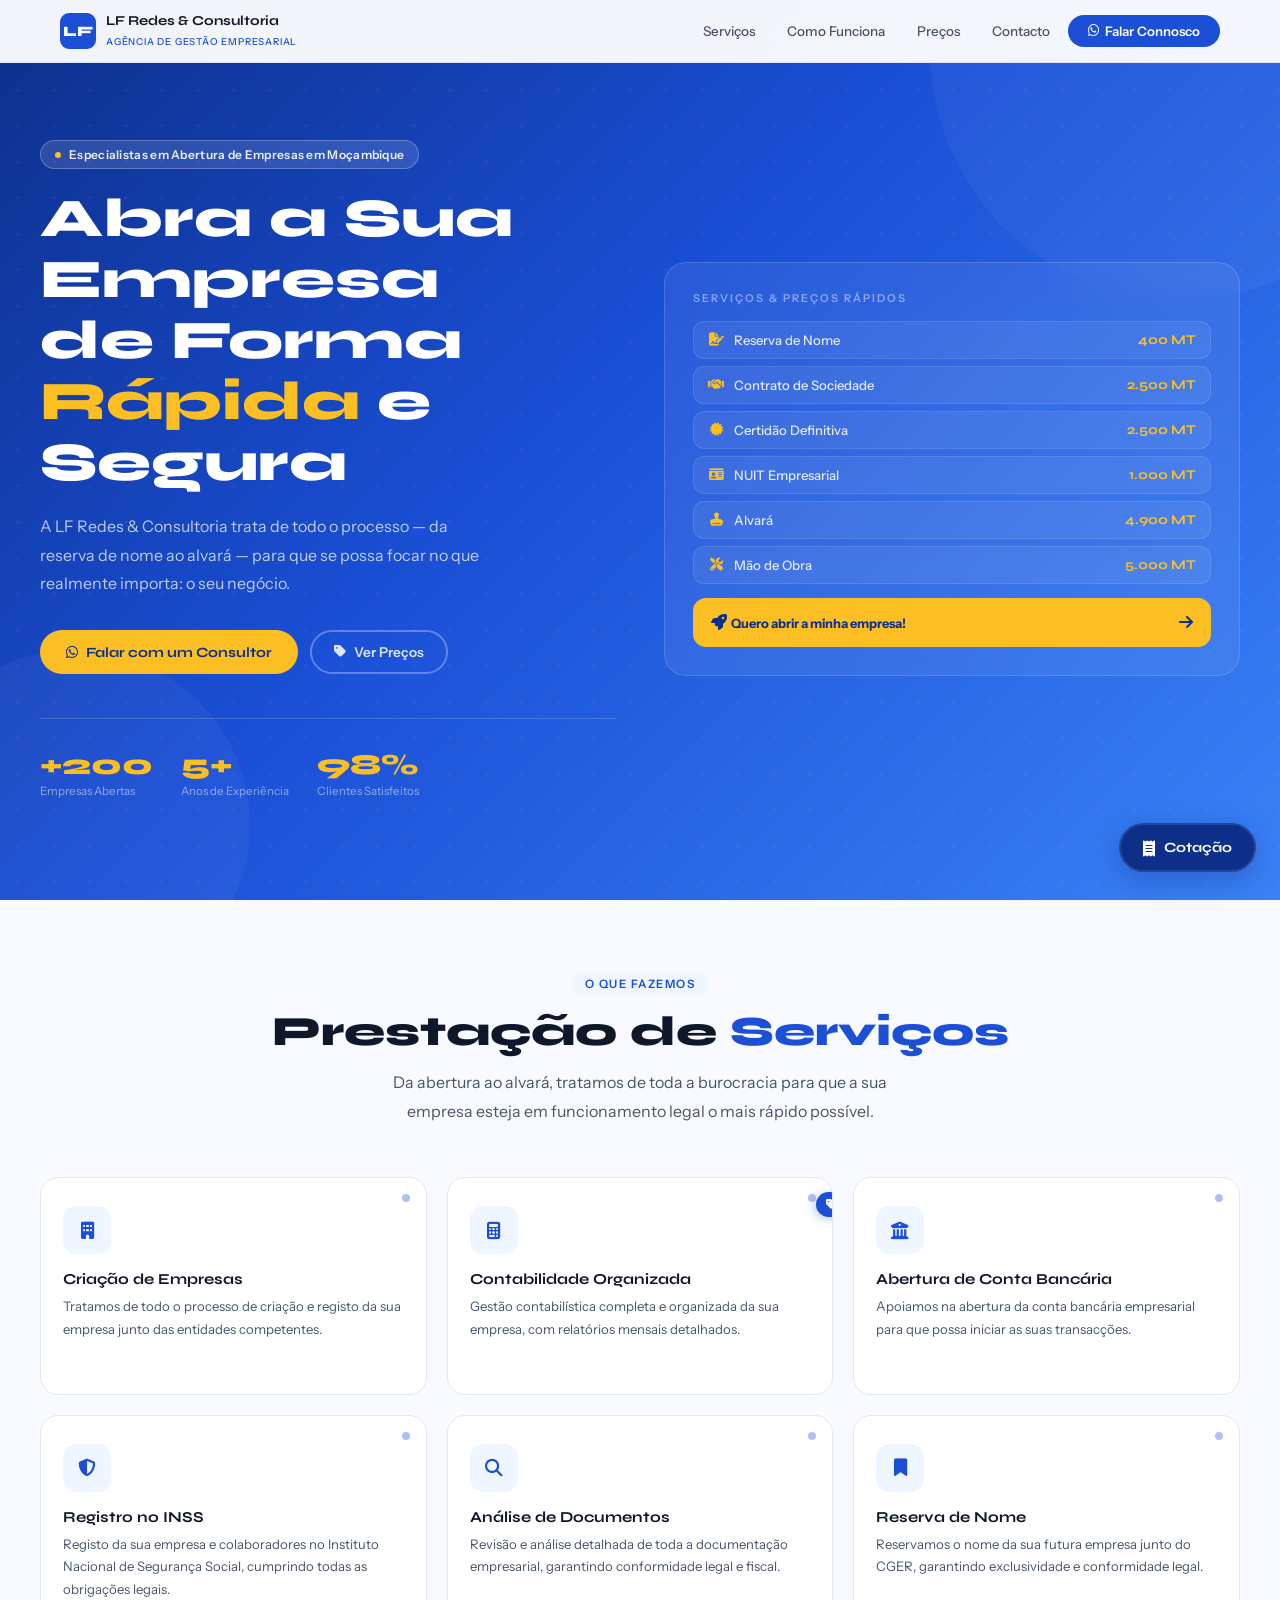
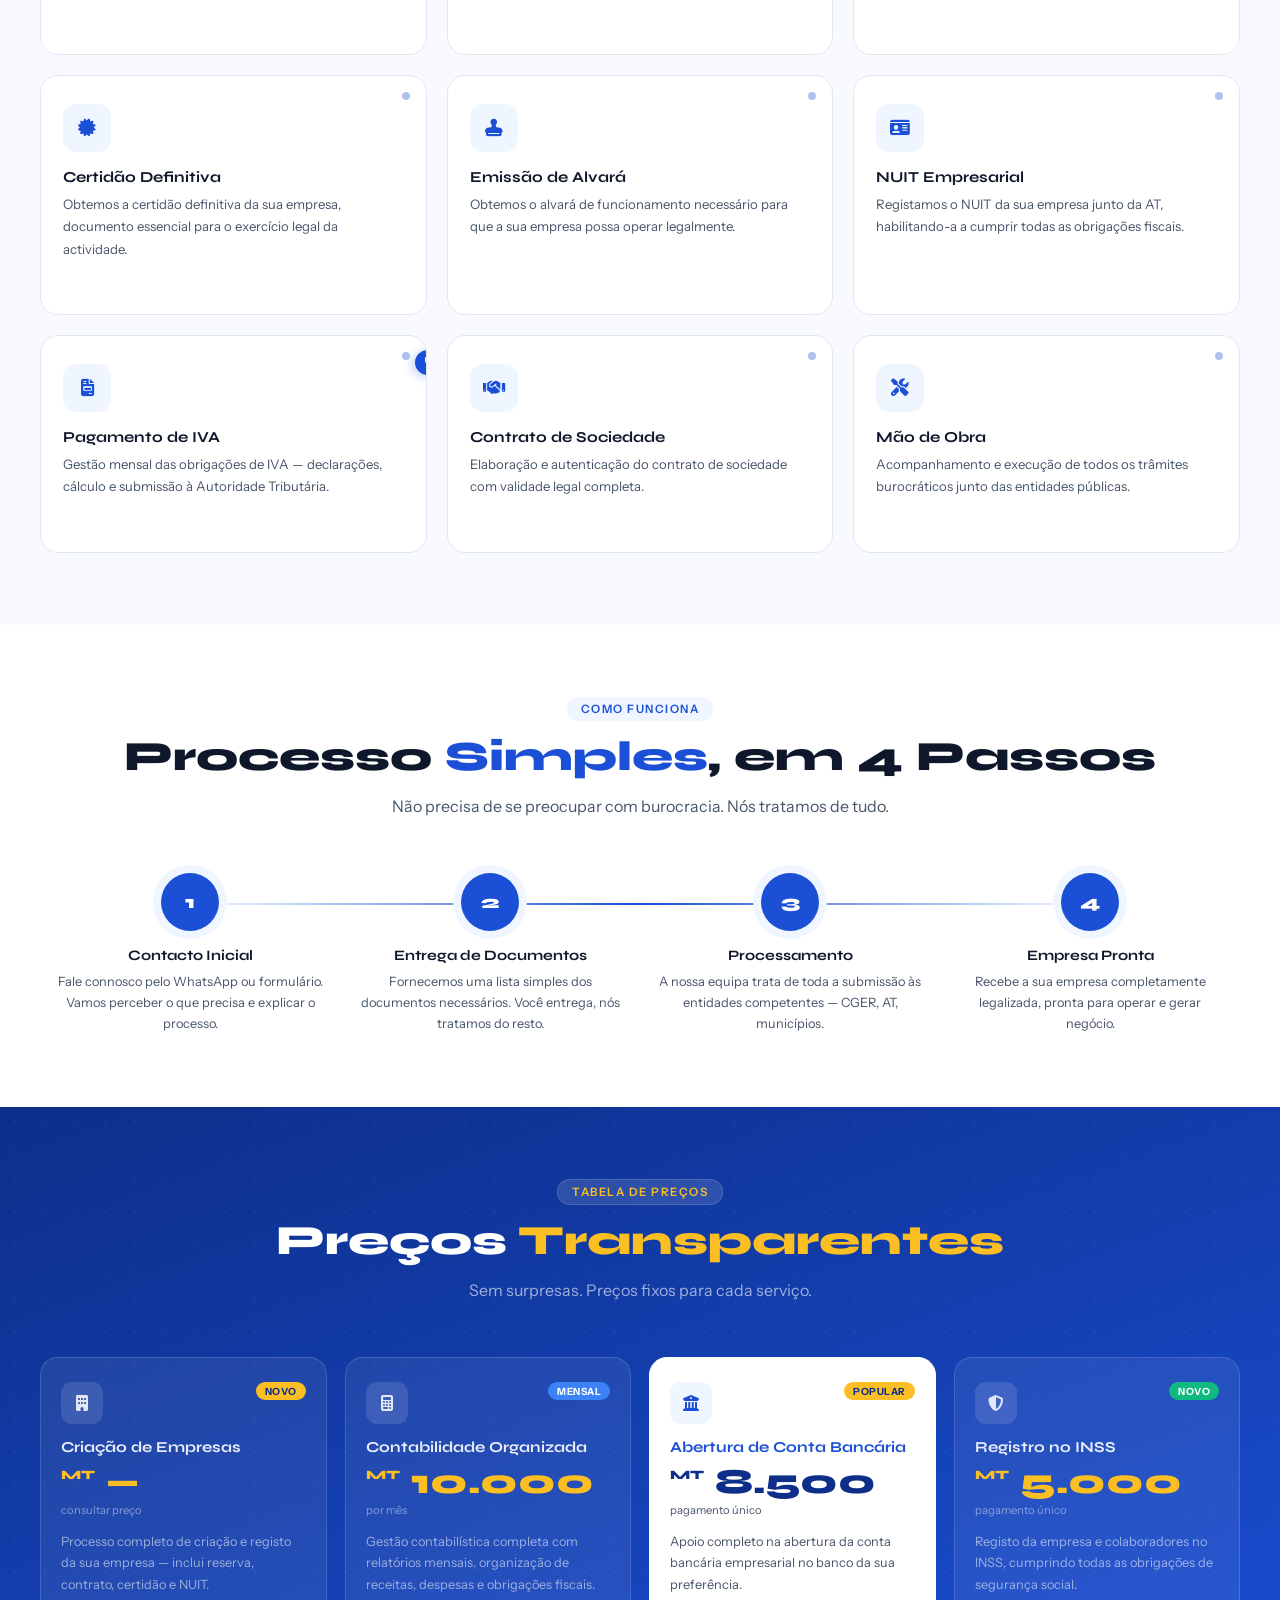
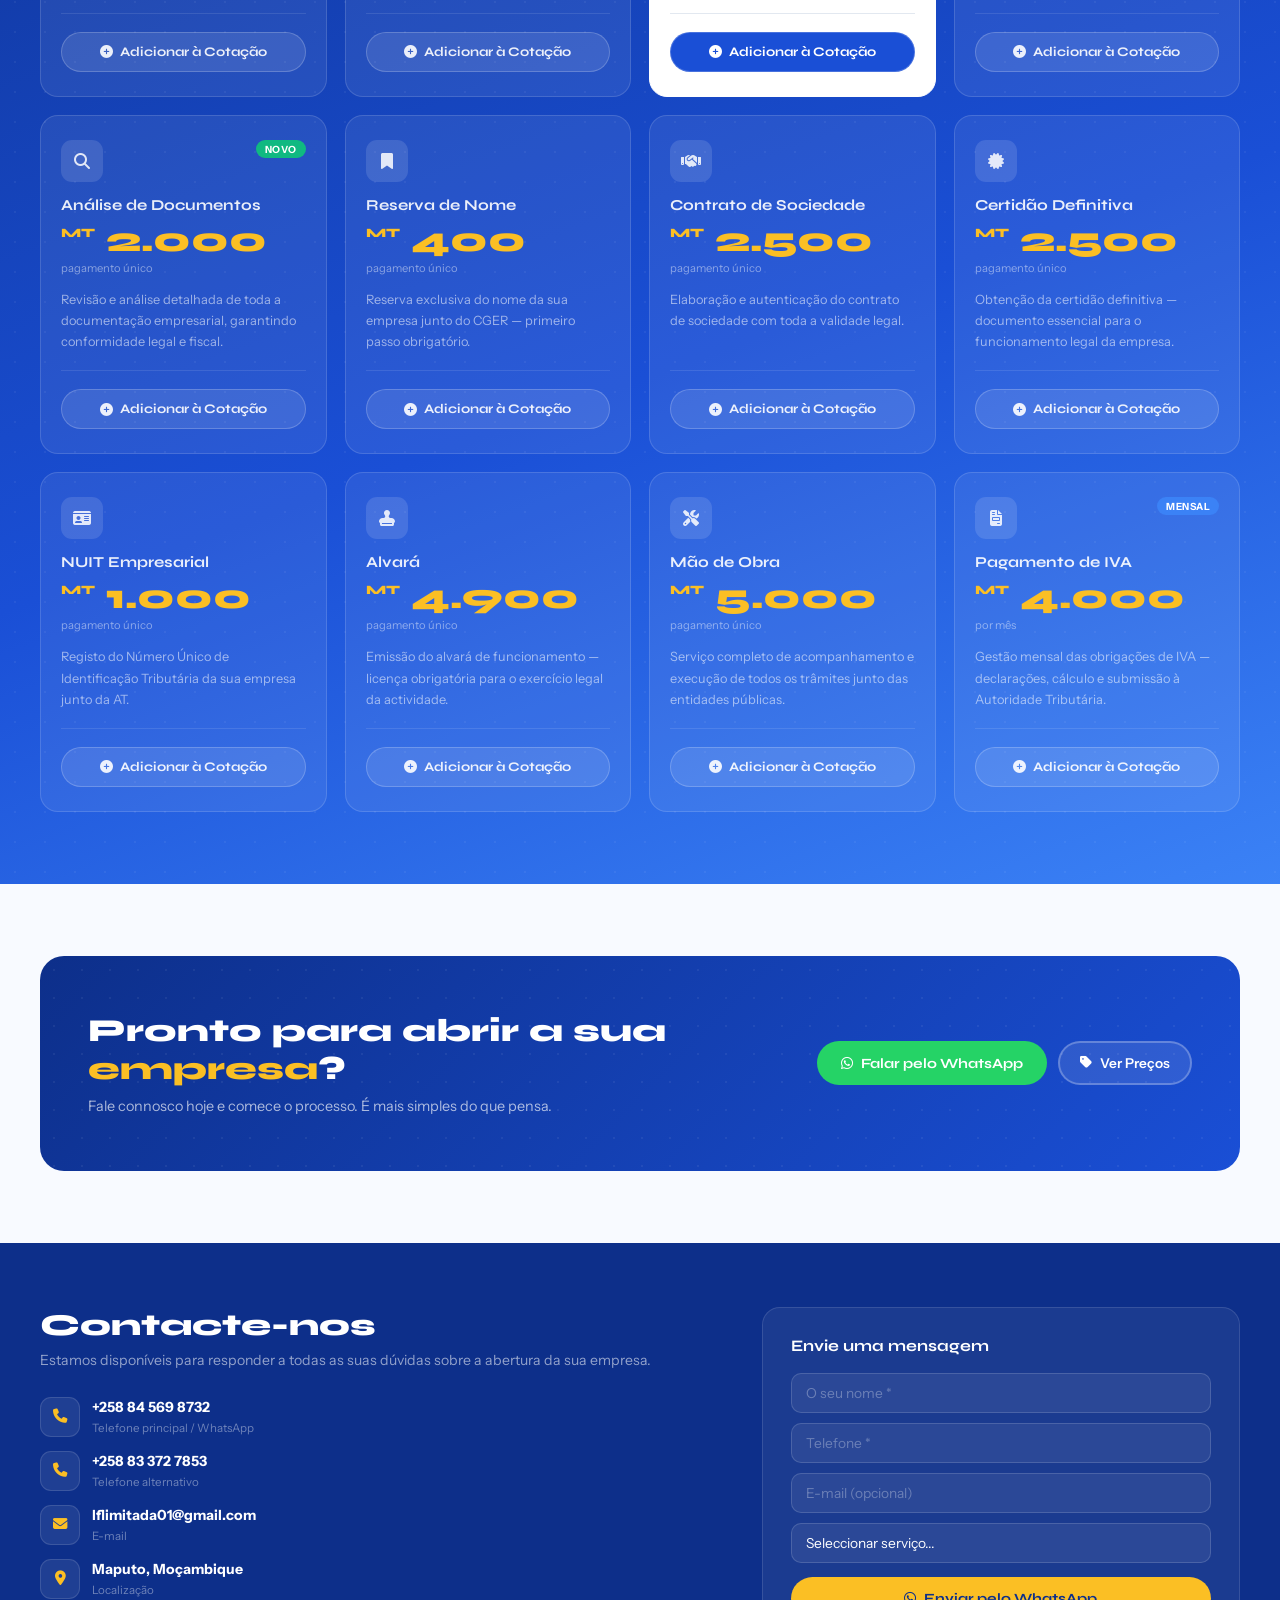
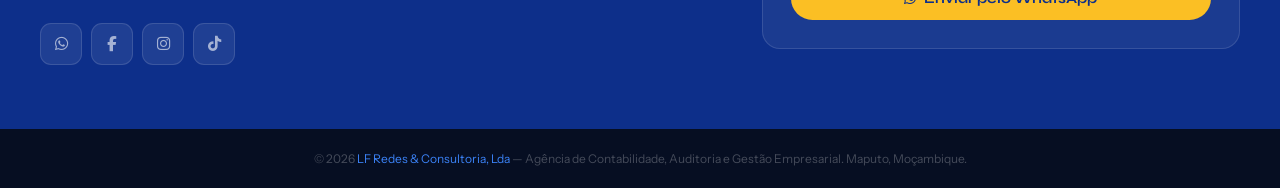
==== commit 4aed5b1b: "Versao 2.0.1" ====
--- a/index.html
+++ b/index.html
@@ -323,8 +323,8 @@
           <p class="pc-desc">Processo completo de criação e registo da sua empresa — inclui reserva, contrato, certidão
             e NUIT.</p>
           <div class="pc-divider"></div>
-          <button class="pc-btn" onclick="abrirModal('Criação de Empresas','Consultar preço')">
-            <i class="fab fa-whatsapp"></i> Solicitar
+          <button class="pc-btn pc-btn-cot" onclick="toggleSelecao(this)">
+            <i class="fa fa-plus-circle"></i> Adicionar à Cotação
           </button>
         </div>
 
@@ -339,8 +339,8 @@
           <p class="pc-desc">Gestão contabilística completa com relatórios mensais, organização de receitas, despesas e
             obrigações fiscais.</p>
           <div class="pc-divider"></div>
-          <button class="pc-btn" onclick="abrirModal('Contabilidade Organizada','MT 10.000/mês')">
-            <i class="fab fa-whatsapp"></i> Solicitar
+          <button class="pc-btn pc-btn-cot" onclick="toggleSelecao(this)">
+            <i class="fa fa-plus-circle"></i> Adicionar à Cotação
           </button>
         </div>
 
@@ -355,8 +355,8 @@
           <p class="pc-desc" style="color:var(--texto-s)">Apoio completo na abertura da conta bancária empresarial no
             banco da sua preferência.</p>
           <div class="pc-divider"></div>
-          <button class="pc-btn" onclick="abrirModal('Abertura de Conta Bancária','MT 8.500')">
-            <i class="fab fa-whatsapp"></i> Solicitar
+          <button class="pc-btn pc-btn-cot" onclick="toggleSelecao(this)">
+            <i class="fa fa-plus-circle"></i> Adicionar à Cotação
           </button>
         </div>
 
@@ -371,8 +371,8 @@
           <p class="pc-desc">Registo da empresa e colaboradores no INSS, cumprindo todas as obrigações de segurança
             social.</p>
           <div class="pc-divider"></div>
-          <button class="pc-btn" onclick="abrirModal('Registro no INSS','MT 5.000')">
-            <i class="fab fa-whatsapp"></i> Solicitar
+          <button class="pc-btn pc-btn-cot" onclick="toggleSelecao(this)">
+            <i class="fa fa-plus-circle"></i> Adicionar à Cotação
           </button>
         </div>
 
@@ -392,8 +392,8 @@
           <p class="pc-desc">Revisão e análise detalhada de toda a documentação empresarial, garantindo conformidade
             legal e fiscal.</p>
           <div class="pc-divider"></div>
-          <button class="pc-btn" onclick="abrirModal('Análise de Documentos','MT 2.000')">
-            <i class="fab fa-whatsapp"></i> Solicitar
+          <button class="pc-btn pc-btn-cot" onclick="toggleSelecao(this)">
+            <i class="fa fa-plus-circle"></i> Adicionar à Cotação
           </button>
         </div>
 
@@ -406,8 +406,8 @@
           <span class="pc-periodo">pagamento único</span>
           <p class="pc-desc">Reserva exclusiva do nome da sua empresa junto do CGER — primeiro passo obrigatório.</p>
           <div class="pc-divider"></div>
-          <button class="pc-btn" onclick="abrirModal('Reserva de Nome','MT 400')">
-            <i class="fab fa-whatsapp"></i> Solicitar
+          <button class="pc-btn pc-btn-cot" onclick="toggleSelecao(this)">
+            <i class="fa fa-plus-circle"></i> Adicionar à Cotação
           </button>
         </div>
 
@@ -420,8 +420,8 @@
           <span class="pc-periodo">pagamento único</span>
           <p class="pc-desc">Elaboração e autenticação do contrato de sociedade com toda a validade legal.</p>
           <div class="pc-divider"></div>
-          <button class="pc-btn" onclick="abrirModal('Contrato de Sociedade','MT 2.500')">
-            <i class="fab fa-whatsapp"></i> Solicitar
+          <button class="pc-btn pc-btn-cot" onclick="toggleSelecao(this)">
+            <i class="fa fa-plus-circle"></i> Adicionar à Cotação
           </button>
         </div>
 
@@ -435,8 +435,8 @@
           <p class="pc-desc">Obtenção da certidão definitiva — documento essencial para o funcionamento legal da
             empresa.</p>
           <div class="pc-divider"></div>
-          <button class="pc-btn" onclick="abrirModal('Certidão Definitiva','MT 2.500')">
-            <i class="fab fa-whatsapp"></i> Solicitar
+          <button class="pc-btn pc-btn-cot" onclick="toggleSelecao(this)">
+            <i class="fa fa-plus-circle"></i> Adicionar à Cotação
           </button>
         </div>
 
@@ -454,8 +454,8 @@
           <span class="pc-periodo">pagamento único</span>
           <p class="pc-desc">Registo do Número Único de Identificação Tributária da sua empresa junto da AT.</p>
           <div class="pc-divider"></div>
-          <button class="pc-btn" onclick="abrirModal('NUIT Empresarial','MT 1.000')">
-            <i class="fab fa-whatsapp"></i> Solicitar
+          <button class="pc-btn pc-btn-cot" onclick="toggleSelecao(this)">
+            <i class="fa fa-plus-circle"></i> Adicionar à Cotação
           </button>
         </div>
 
@@ -469,8 +469,8 @@
           <p class="pc-desc">Emissão do alvará de funcionamento — licença obrigatória para o exercício legal da
             actividade.</p>
           <div class="pc-divider"></div>
-          <button class="pc-btn" onclick="abrirModal('Alvará','MT 4.900')">
-            <i class="fab fa-whatsapp"></i> Solicitar
+          <button class="pc-btn pc-btn-cot" onclick="toggleSelecao(this)">
+            <i class="fa fa-plus-circle"></i> Adicionar à Cotação
           </button>
         </div>
 
@@ -484,8 +484,8 @@
           <p class="pc-desc">Serviço completo de acompanhamento e execução de todos os trâmites junto das entidades
             públicas.</p>
           <div class="pc-divider"></div>
-          <button class="pc-btn" onclick="abrirModal('Mão de Obra','MT 5.000')">
-            <i class="fab fa-whatsapp"></i> Solicitar
+          <button class="pc-btn pc-btn-cot" onclick="toggleSelecao(this)">
+            <i class="fa fa-plus-circle"></i> Adicionar à Cotação
           </button>
         </div>
 
@@ -500,8 +500,8 @@
           <p class="pc-desc">Gestão mensal das obrigações de IVA — declarações, cálculo e submissão à Autoridade
             Tributária.</p>
           <div class="pc-divider"></div>
-          <button class="pc-btn" onclick="abrirModal('Pagamento de IVA (Mensal)','MT 4.000/mês')">
-            <i class="fab fa-whatsapp"></i> Solicitar
+          <button class="pc-btn pc-btn-cot" onclick="toggleSelecao(this)">
+            <i class="fa fa-plus-circle"></i> Adicionar à Cotação
           </button>
         </div>
 
@@ -617,135 +617,95 @@
       Maputo, Moçambique.</p>
   </footer>
 
-  <!-- ═══ SCRIPTS ═══════════════════════════════════════════════ -->
-  <script>
-    // ── Menu Hamburger ─────────────────────────────────────────
-    function toggleMenu() {
-      const links = document.getElementById('nav-links');
-      const burger = document.getElementById('nav-hamburger');
-      const backdrop = document.getElementById('nav-backdrop');
-      const aberto = links.classList.toggle('open');
-      burger.classList.toggle('open', aberto);
-      backdrop.classList.toggle('open', aberto);
-      document.body.style.overflow = aberto ? 'hidden' : '';
-    }
-
-    function fecharMenu() {
-      document.getElementById('nav-links').classList.remove('open');
-      document.getElementById('nav-hamburger').classList.remove('open');
-      document.getElementById('nav-backdrop').classList.remove('open');
-      document.body.style.overflow = '';
-    }
-
-    // ── Cards de serviço: hover tooltip + clique vai para preço ──
-    const mapaServico = {
-      'Criação de Empresas': 'pc-criacao',
-      'Contabilidade Organizada': 'pc-contabilidade',
-      'Abertura de Conta Bancária': 'pc-conta-banco',
-      'Registro no INSS': 'pc-inss',
-      'Análise de Documentos': 'pc-analise',
-      'Reserva de Nome': 'pc-reserva',
-      'Certidão Definitiva': 'pc-certidao',
-      'Emissão de Alvará': 'pc-alvara',
-      'NUIT Empresarial': 'pc-nuit',
-      'Pagamento de IVA': 'pc-iva',
-      'Contrato de Sociedade': 'pc-contrato',
-      'Mão de Obra': 'pc-maodeobra',
-    };
-
-    document.querySelectorAll('.sc').forEach(card => {
-      card.style.cursor = 'pointer';
-      card.addEventListener('click', () => {
-        const nome = card.querySelector('h4').textContent.trim();
-        const alvo = mapaServico[nome];
-        const target = alvo ? document.getElementById(alvo) : null;
-
-        if (target) {
-          // Rola até à secção de preços
-          document.getElementById('precos').scrollIntoView({ behavior: 'smooth', block: 'start' });
-
-          // Destaca o card de preço após rolar
-          setTimeout(() => {
-            target.scrollIntoView({ behavior: 'smooth', block: 'center' });
-            target.classList.add('pc-highlight');
-            setTimeout(() => target.classList.remove('pc-highlight'), 2200);
-          }, 400);
-        } else {
-          // Sem preço fixo — abre modal directo
-          const preco = card.dataset.valor || '';
-          abrirModal(nome, preco);
-        }
-      });
-    });
-
-    // ── Navbar scroll ──────────────────────────────────────────
-    window.addEventListener('scroll', () => {
-      document.getElementById('navbar').classList.toggle('scrolled', window.scrollY > 30);
-    });
-
-    // ── Reveal on scroll ──────────────────────────────────────
-    const observer = new IntersectionObserver((entries) => {
-      entries.forEach(e => { if (e.isIntersecting) e.target.classList.add('visible'); });
-    }, { threshold: 0.12 });
-    document.querySelectorAll('.reveal').forEach(el => observer.observe(el));
-
-    // ── Modal ──────────────────────────────────────────────────
-    let _pacote = '', _preco = '';
-
-    function abrirModal(pacote, preco) {
-      _pacote = pacote; _preco = preco;
-      const label = preco ? `${pacote} — ${preco}` : pacote;
-      document.getElementById('modal-pacote-label').textContent = label;
-      document.getElementById('modal').classList.add('open');
-      document.body.style.overflow = 'hidden';
-      document.getElementById('modal-nome').focus();
-    }
-
-    function fecharModal() {
-      document.getElementById('modal').classList.remove('open');
-      document.body.style.overflow = '';
-    }
-
-    document.getElementById('modal').addEventListener('click', function (e) {
-      if (e.target === this) fecharModal();
-    });
-
-    document.addEventListener('keydown', e => { if (e.key === 'Escape') fecharModal(); });
-
-    function irWhatsApp(e) {
-      e.preventDefault();
-      const nome = document.getElementById('modal-nome').value.trim();
-      const email = document.getElementById('modal-email').value.trim();
-      if (!nome) { document.getElementById('modal-nome').focus(); return; }
-
-      let msg = `Olá! Sou *${nome}*`;
-      if (email) msg += ` (${email})`;
-      msg += ` e tenho interesse no serviço: *${_pacote}*`;
-      if (_preco) msg += ` — *${_preco}*`;
-      msg += '.\n\nPoderia dar-me mais informações?';
-
-      const url = `https://wa.me/258845698732?text=${encodeURIComponent(msg)}`;
-      window.open(url, '_blank');
-      fecharModal();
-      document.getElementById('modal-form').reset();
-    }
-
-    // ── Formulário de contacto ─────────────────────────────────
-    function enviarFormContacto(e) {
-      e.preventDefault();
-      const form = e.target;
-      const nome = form.querySelector('input[type="text"]').value.trim();
-      const tel = form.querySelector('input[type="tel"]').value.trim();
-      const serv = form.querySelector('select').value;
-
-      let msg = `Olá! Sou *${nome}* (${tel})`;
-      if (serv) msg += ` e tenho interesse em: *${serv}*`;
-      msg += '.\n\nAgradecia o vosso contacto.';
-
-      const url = `https://wa.me/258845698732?text=${encodeURIComponent(msg)}`;
-      window.open(url, '_blank');
-    }
-  </script>
+
+
+  <!-- ═══ BOTÃO FLUTUANTE COTAÇÃO ══════════════════════════════ -->
+  <div class="cot-fab" id="cot-fab" onclick="abrirCotacao()">
+    <div class="cot-fab-badge" id="cot-badge" style="display:none;">0</div>
+    <i class="fa fa-receipt"></i>
+    <span class="cot-fab-label">Cotação</span>
+  </div>
+
+  <!-- ═══ MODAL COTAÇÃO ════════════════════════════════════════ -->
+  <div class="modal-overlay" id="modal-cotacao">
+    <div class="modal-box cotacao-modal-box">
+
+      <button class="modal-close" onclick="fecharCotacao()">
+        <i class="fa fa-times"></i>
+      </button>
+
+      <!-- ── PASSO 1: Lista de serviços ── -->
+      <div id="cot-step-1">
+        <div class="cot-modal-header">
+          <div class="cot-header-ico"><i class="fa fa-receipt"></i></div>
+          <div>
+            <h3>A Sua Cotação</h3>
+            <p class="modal-sub">Reveja os serviços seleccionados</p>
+          </div>
+        </div>
+
+        <div class="cot-lista" id="cot-lista"></div>
+
+        <div class="cot-add-mais" onclick="fecharCotacao()">
+          <i class="fa fa-plus-circle"></i> Adicionar mais serviços
+        </div>
+
+        <div class="cot-totais">
+          <div class="cot-linha">
+            <span>Pagamento único</span>
+            <span id="cot-sub-unico">MT 0</span>
+          </div>
+          <div class="cot-linha">
+            <span>Pagamento mensal</span>
+            <span id="cot-sub-mensal">MT 0</span>
+          </div>
+          <div class="cot-divider"></div>
+          <div class="cot-linha cot-total-row">
+            <strong>Total Estimado</strong>
+            <strong id="cot-total-val">MT 0</strong>
+          </div>
+        </div>
+
+        <button class="btn-modal-wa" style="background:var(--azul);margin-top:18px;" onclick="irParaDados()">
+          <i class="fa fa-arrow-right"></i> Continuar e Gerar Cotação
+        </button>
+        <button class="cot-btn-limpar" onclick="limparTudo()">
+          <i class="fa fa-trash-alt"></i> Limpar tudo
+        </button>
+      </div>
+
+      <!-- ── PASSO 2: Dados do cliente ── -->
+      <div id="cot-step-2" style="display:none;">
+        <div class="cot-modal-header">
+          <div class="cot-header-ico" style="background:#e8f5e9;">
+            <i class="fa fa-user" style="color:#10b981;"></i>
+          </div>
+          <div>
+            <h3>Os Seus Dados</h3>
+            <p class="modal-sub">Para personalizar a cotação</p>
+          </div>
+        </div>
+
+        <input type="text" id="cot-nome" class="modal-input" placeholder="Nome completo *" />
+        <input type="email" id="cot-email" class="modal-input" placeholder="E-mail (opcional)" />
+        <input type="tel" id="cot-tel" class="modal-input" placeholder="Telefone (opcional)" />
+
+        <div class="cot-resumo-mini" id="cot-resumo-mini"></div>
+
+        <button class="btn-modal-wa" onclick="enviarCotacaoWA()">
+          <i class="fab fa-whatsapp"></i> Enviar Cotação pelo WhatsApp
+        </button>
+        <button class="cot-btn-limpar" onclick="voltarStep1()">
+          <i class="fa fa-arrow-left"></i> Voltar
+        </button>
+      </div>
+
+    </div>
+  </div>
+
+  <!-- ═══ JAVASCRIPT ════════════════════════════════════════════ -->
+  <script src="script.js"></script>
+
 </body>
 
 </html>
--- a/styles.css
+++ b/styles.css
@@ -1880,4 +1880,283 @@
     opacity: 1;
     transform: none;
   }
-}+}
+
+/* ╔══════════════════════════════════════════════════════════╗
+   ║         SISTEMA DE COTAÇÃO MULTI-SERVIÇO                 ║
+   ╚══════════════════════════════════════════════════════════╝ */
+
+/* ── Card seleccionado ───────────────────────────────────────*/
+.pc-selecionado {
+  border: 2px solid var(--amarelo) !important;
+  background: rgba(251,191,36,0.06) !important;
+  transform: translateY(-5px) !important;
+  box-shadow: 0 14px 38px rgba(251,191,36,0.22) !important;
+}
+
+.pc-selecionado::after {
+  content: '\f058';
+  font-family: 'Font Awesome 6 Free';
+  font-weight: 900;
+  position: absolute;
+  top: -11px; right: -9px;
+  width: 26px; height: 26px;
+  background: var(--amarelo);
+  color: var(--azul-esc);
+  border-radius: 50%;
+  font-size: 0.88rem;
+  display: flex; align-items: center; justify-content: center;
+  z-index: 10;
+  box-shadow: 0 2px 8px rgba(251,191,36,0.4);
+}
+
+/* ── Botão "Adicionar à Cotação" ─────────────────────────────*/
+.pc-btn-cot {
+  transition: all 0.25s ease !important;
+}
+
+.btn-selecionado {
+  background: var(--amarelo) !important;
+  color: var(--azul-esc) !important;
+  border-color: var(--amarelo) !important;
+  font-weight: 800 !important;
+}
+
+.btn-selecionado:hover {
+  background: #fcd34d !important;
+  transform: translateY(-1px) !important;
+}
+
+/* ── Botão flutuante ─────────────────────────────────────────*/
+.cot-fab {
+  position: fixed;
+  bottom: 28px; right: 24px;
+  z-index: 997;
+  background: var(--azul-esc);
+  color: #fff;
+  border-radius: 50px;
+  padding: 14px 22px;
+  display: flex; align-items: center; gap: 9px;
+  font-family: 'Syne', sans-serif;
+  font-weight: 700; font-size: 0.88rem;
+  cursor: pointer;
+  box-shadow: 0 8px 28px rgba(13,47,138,0.35);
+  transition: all 0.3s cubic-bezier(0.4,0,0.2,1);
+  border: 2px solid rgba(255,255,255,0.1);
+  user-select: none;
+}
+
+.cot-fab i { font-size: 1rem; transition: transform 0.3s; }
+
+.cot-fab:hover {
+  background: var(--azul);
+  transform: translateY(-3px);
+  box-shadow: 0 14px 36px rgba(26,79,214,0.4);
+}
+
+.cot-fab:hover i { transform: rotate(-10deg) scale(1.1); }
+
+.cot-fab-ativo {
+  background: var(--amarelo) !important;
+  color: var(--azul-esc) !important;
+  border-color: rgba(0,0,0,0.08) !important;
+  box-shadow: 0 8px 28px rgba(251,191,36,0.45) !important;
+  animation: fabPop 0.4s cubic-bezier(0.4,0,0.2,1);
+}
+
+.cot-fab-ativo:hover {
+  background: #fcd34d !important;
+  transform: translateY(-3px) !important;
+}
+
+@keyframes fabPop {
+  0%   { transform: scale(1); }
+  45%  { transform: scale(1.14) translateY(-3px); }
+  100% { transform: scale(1) translateY(-3px); }
+}
+
+/* Badge contador */
+.cot-fab-badge {
+  position: absolute;
+  top: -8px; left: -8px;
+  width: 22px; height: 22px;
+  background: #ef4444;
+  color: #fff;
+  border-radius: 50%;
+  font-size: 0.7rem; font-weight: 800;
+  display: flex; align-items: center; justify-content: center;
+  border: 2px solid #fff;
+  box-shadow: 0 2px 6px rgba(239,68,68,0.4);
+}
+
+/* ── Modal de cotação ────────────────────────────────────────*/
+.cotacao-modal-box {
+  max-width: 500px !important;
+  padding: 36px 32px !important;
+  max-height: 88vh;
+  overflow-y: auto;
+}
+
+.cotacao-modal-box::-webkit-scrollbar { width: 4px; }
+.cotacao-modal-box::-webkit-scrollbar-track { background: var(--cinza-f); }
+.cotacao-modal-box::-webkit-scrollbar-thumb { background: var(--cinza-b); border-radius: 4px; }
+
+.cot-modal-header {
+  display: flex; align-items: center; gap: 14px;
+  margin-bottom: 22px;
+}
+
+.cot-header-ico {
+  width: 52px; height: 52px;
+  border-radius: 14px; background: var(--azul-pale);
+  display: flex; align-items: center; justify-content: center;
+  flex-shrink: 0;
+}
+
+.cot-header-ico i { color: var(--azul); font-size: 1.4rem; }
+.cot-modal-header h3 { font-size: 1.2rem; font-weight: 800; color: var(--texto); margin-bottom: 2px; }
+
+/* ── Lista de itens ──────────────────────────────────────────*/
+.cot-lista {
+  display: flex; flex-direction: column; gap: 8px;
+  margin-bottom: 14px;
+  max-height: 220px; overflow-y: auto;
+  padding-right: 3px;
+}
+
+.cot-lista::-webkit-scrollbar { width: 4px; }
+.cot-lista::-webkit-scrollbar-thumb { background: var(--cinza-b); border-radius: 4px; }
+
+.cot-item {
+  display: flex; align-items: center; justify-content: space-between;
+  padding: 10px 13px;
+  background: var(--cinza-f); border: 1px solid var(--cinza-b);
+  border-radius: 11px; gap: 8px;
+  animation: slideIn 0.22s ease;
+}
+
+@keyframes slideIn {
+  from { opacity:0; transform:translateX(-8px); }
+  to   { opacity:1; transform:translateX(0); }
+}
+
+.cot-item-info { display: flex; align-items: center; gap: 7px; flex: 1; min-width: 0; }
+
+.cot-item-nome {
+  font-size: 0.83rem; font-weight: 600; color: var(--texto);
+  white-space: nowrap; overflow: hidden; text-overflow: ellipsis;
+}
+
+.cot-item-tag {
+  font-size: 0.63rem; font-weight: 700;
+  padding: 2px 7px; border-radius: 50px; white-space: nowrap; flex-shrink: 0;
+}
+
+.tag-unico  { background: var(--azul-pale); color: var(--azul); }
+.tag-mensal { background: #fef3c7; color: #92400e; }
+
+.cot-item-dir { display: flex; align-items: center; gap: 9px; flex-shrink: 0; }
+
+.cot-item-preco {
+  font-family: 'Syne', sans-serif;
+  font-size: 0.86rem; font-weight: 800; color: var(--azul-esc); white-space: nowrap;
+}
+
+.cot-item-rem {
+  width: 26px; height: 26px; border-radius: 50%;
+  background: #fee2e2; border: none; color: #ef4444;
+  font-size: 0.68rem; cursor: pointer;
+  display: flex; align-items: center; justify-content: center;
+  transition: all 0.18s; flex-shrink: 0;
+}
+
+.cot-item-rem:hover { background: #ef4444; color: #fff; }
+
+/* ── "Adicionar mais" ────────────────────────────────────────*/
+.cot-add-mais {
+  display: flex; align-items: center; justify-content: center; gap: 7px;
+  color: var(--azul); font-size: 0.81rem; font-weight: 600;
+  cursor: pointer; padding: 8px 12px;
+  border-radius: 10px; border: 1.5px dashed var(--cinza-b);
+  margin-bottom: 16px; transition: all 0.2s;
+}
+
+.cot-add-mais:hover { border-color: var(--azul); background: var(--azul-pale); }
+
+/* ── Totais ──────────────────────────────────────────────────*/
+.cot-totais {
+  background: var(--cinza-f); border: 1px solid var(--cinza-b);
+  border-radius: 14px; padding: 15px 17px;
+}
+
+.cot-linha {
+  display: flex; justify-content: space-between; align-items: center;
+  font-size: 0.84rem; color: var(--texto-s); margin-bottom: 7px;
+}
+
+.cot-linha:last-child { margin-bottom: 0; }
+
+.cot-divider { height: 1px; background: var(--cinza-b); margin: 9px 0; }
+
+.cot-total-row { color: var(--texto) !important; font-size: 0.95rem !important; }
+.cot-total-row strong { font-family: 'Syne', sans-serif; font-size: 1.1rem; color: var(--azul-esc); }
+
+/* ── Botão limpar ────────────────────────────────────────────*/
+.cot-btn-limpar {
+  width: 100%; background: none;
+  border: 1.5px solid var(--cinza-b); border-radius: 50px;
+  padding: 11px; font-size: 0.82rem; font-weight: 600;
+  color: var(--texto-s); cursor: pointer;
+  display: flex; align-items: center; justify-content: center; gap: 7px;
+  transition: all 0.2s; margin-top: 10px; font-family: 'Syne', sans-serif;
+}
+
+.cot-btn-limpar:hover { border-color: #ef4444; color: #ef4444; background: #fee2e2; }
+
+/* ── Resumo mini (passo 2) ───────────────────────────────────*/
+.cot-resumo-mini {
+  background: var(--azul-pale); border: 1px solid rgba(26,79,214,0.15);
+  border-radius: 12px; padding: 13px 15px;
+  font-size: 0.81rem; color: var(--texto-s);
+  line-height: 1.85; margin-bottom: 16px;
+}
+
+.cot-resumo-mini strong { color: var(--azul-esc); }
+.cot-resumo-mini .resumo-total {
+  font-family: 'Syne', sans-serif; font-size: 1rem;
+  font-weight: 800; color: var(--azul);
+}
+
+/* ── Toast de instrução ──────────────────────────────────────*/
+.cot-hint-toast {
+  position: fixed; bottom: 90px; left: 50%;
+  transform: translateX(-50%) translateY(16px);
+  background: var(--azul-esc); color: #fff;
+  padding: 12px 22px; border-radius: 50px;
+  font-size: 0.83rem; font-weight: 600;
+  z-index: 9998; opacity: 0;
+  transition: all 0.35s ease;
+  box-shadow: 0 8px 24px rgba(13,47,138,0.3);
+  pointer-events: none;
+  display: flex; align-items: center; gap: 8px;
+  white-space: nowrap;
+}
+
+.cot-hint-toast.show { opacity: 1; transform: translateX(-50%) translateY(0); }
+
+/* ── Responsivo ──────────────────────────────────────────────*/
+@media (max-width: 768px) {
+  .cot-fab { bottom: 20px; right: 16px; padding: 12px 18px; font-size: 0.82rem; }
+  .cotacao-modal-box { padding: 26px 18px !important; max-height: 92vh; }
+  .cot-lista { max-height: 190px; }
+  .cot-hint-toast { white-space: normal; text-align: center; width: 88%; padding: 11px 16px; }
+}
+
+@media (max-width: 420px) {
+  .cot-fab-label { display: none; }
+  .cot-fab { width: 52px; height: 52px; padding: 0; border-radius: 50%; justify-content: center; }
+  .cot-fab i { font-size: 1.2rem; }
+  .cot-fab-badge { top: -6px; left: -6px; }
+  .cotacao-modal-box { padding: 20px 14px !important; }
+  .cot-item-nome { font-size: 0.78rem; }
+}
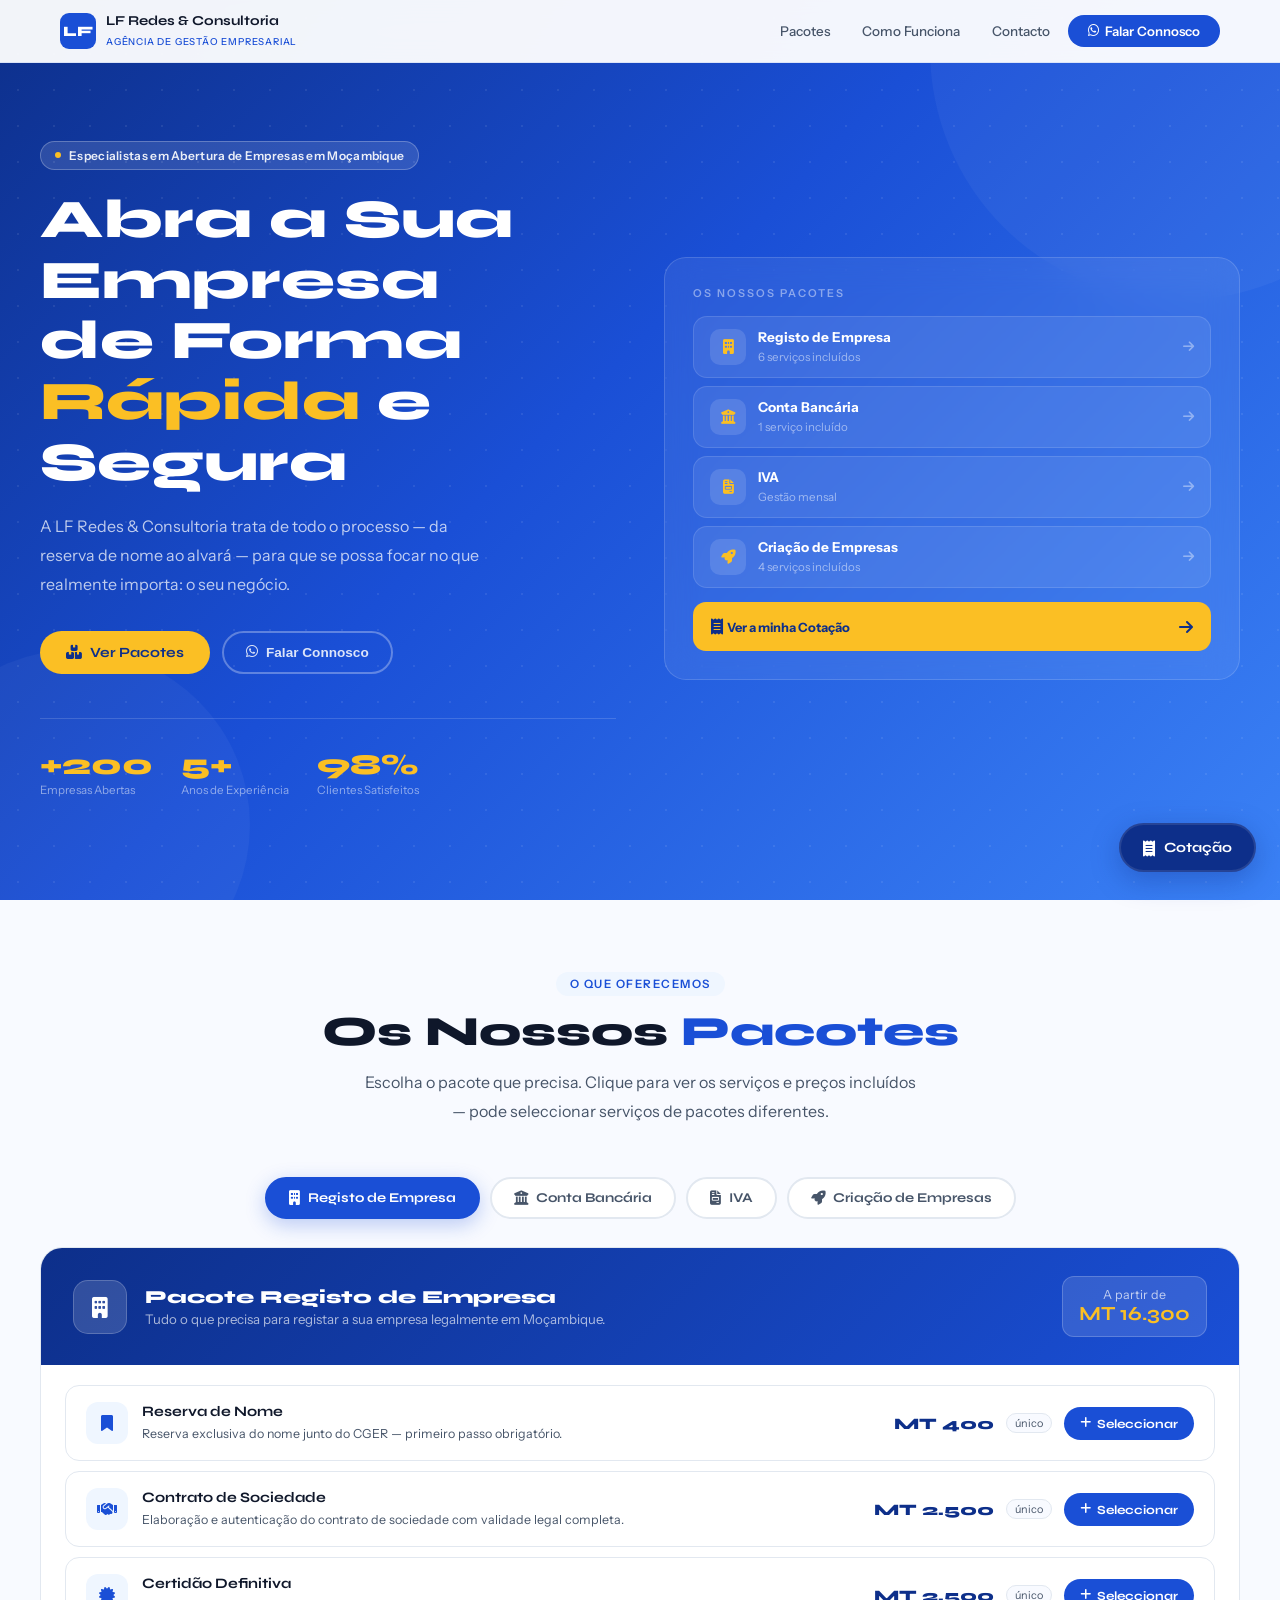
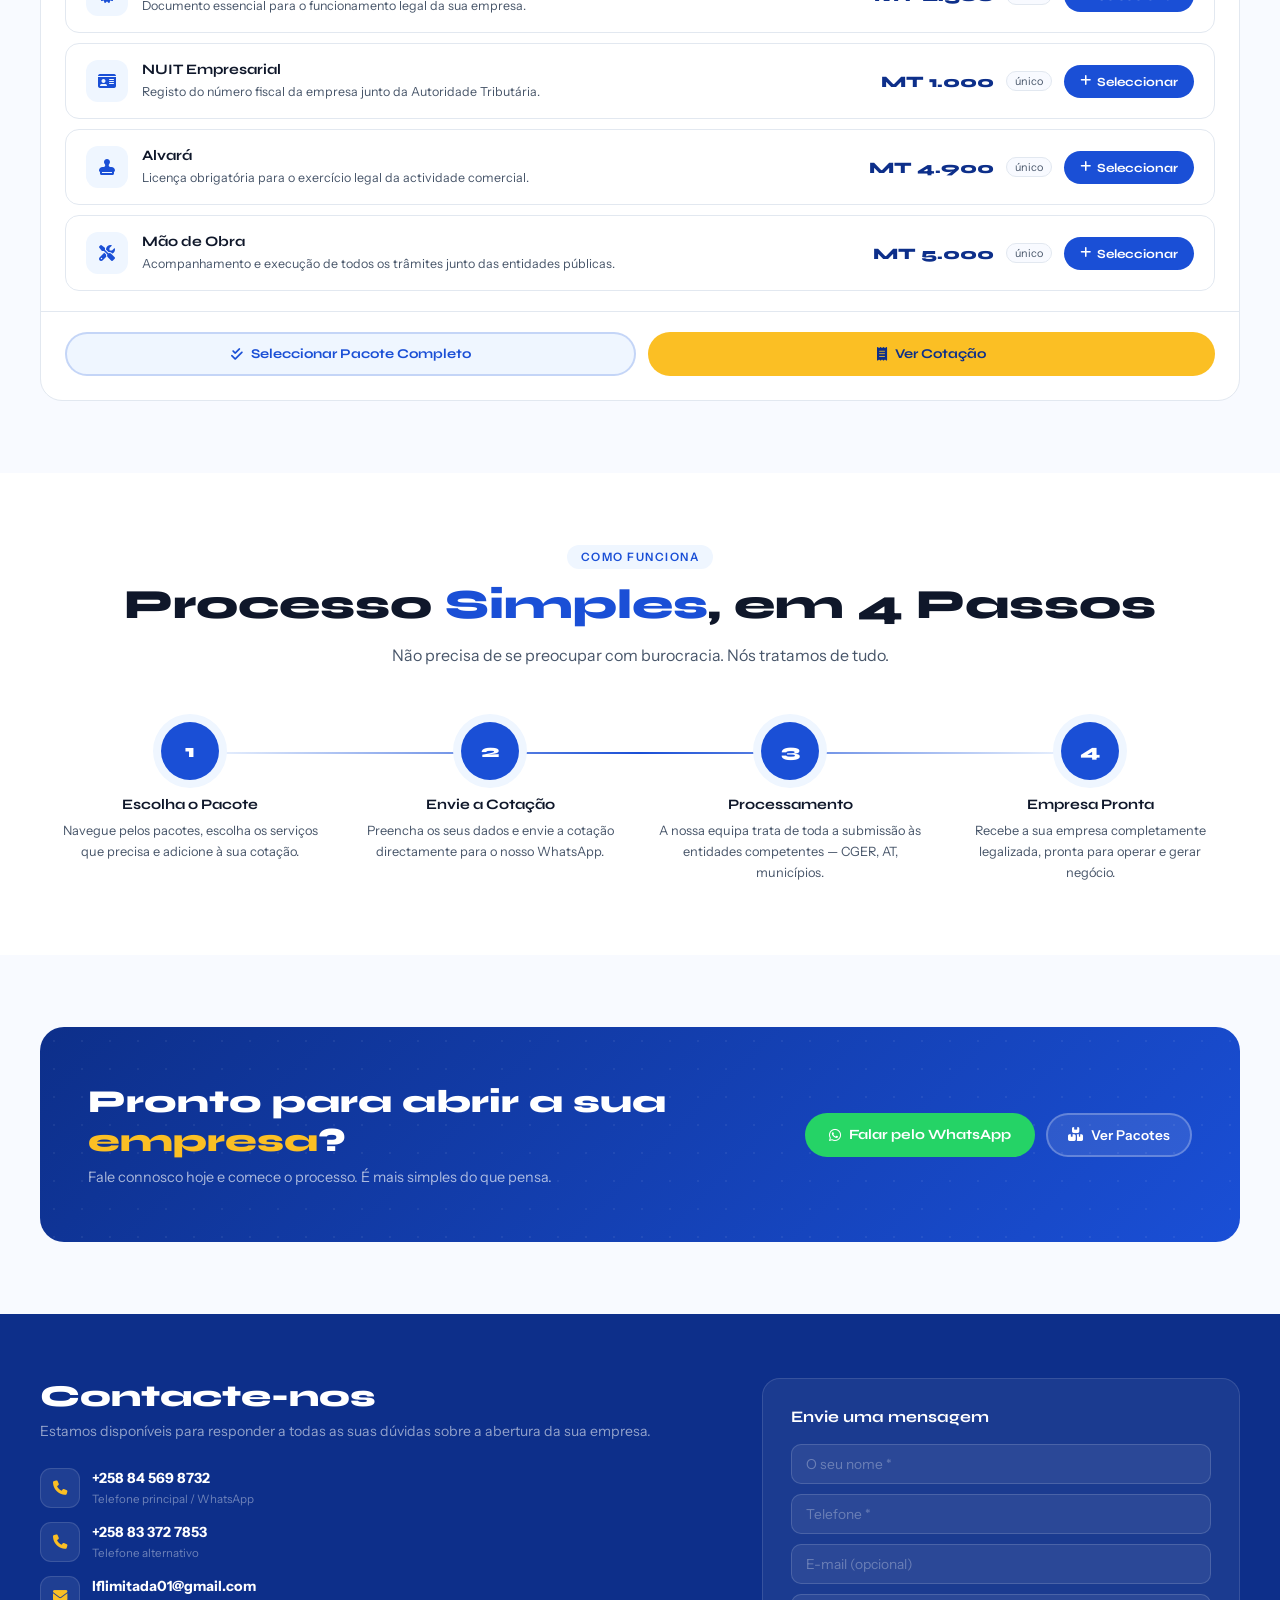
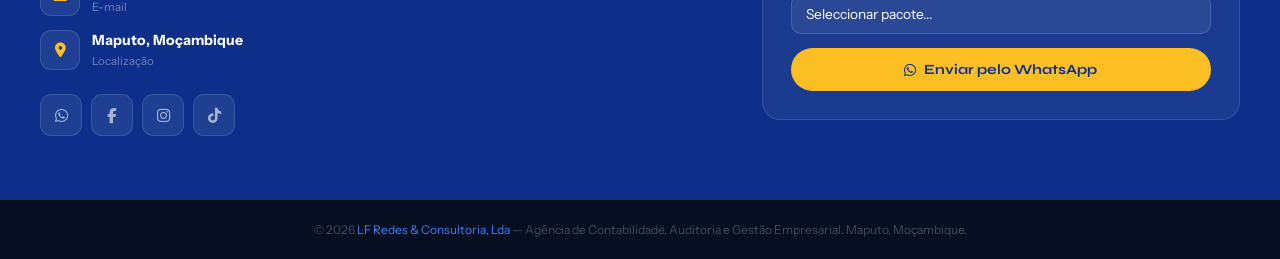
==== commit 8c25f8ec: "Versao 3" ====
--- a/index.html
+++ b/index.html
@@ -3,7 +3,6 @@
 
 <head>
   <meta charset="UTF-8" />
-  <!-- ═══ FAVICONS ═══════════════════════════════════════════ -->
   <link rel="icon" type="image/x-icon" href="favicon.ico" />
   <link rel="icon" type="image/svg+xml" href="favicon.svg" />
   <link rel="icon" type="image/png" sizes="32x32" href="favicon-32.png" />
@@ -11,10 +10,9 @@
   <link rel="apple-touch-icon" sizes="180x180" href="favicon-180.png" />
   <link rel="icon" type="image/png" sizes="192x192" href="favicon-192.png" />
   <link rel="icon" type="image/png" sizes="512x512" href="favicon-512.png" />
-  <meta name="theme-color" content="#1a3a6e" />
-  <!-- ════════════════════════════════════════════════════════ -->
+  <meta name="theme-color" content="\#1a3a6e" />
   <meta name="viewport" content="width=device-width, initial-scale=1.0" />
-  <title>LF Redes & Consultoria — Abertura de Empresas em Moçambique</title>
+  <title>LF Redes &amp; Consultoria — Abertura de Empresas em Moçambique</title>
   <link rel="stylesheet" href="styles.css">
   <link
     href="https://fonts.googleapis.com/css2?family=Syne:wght@400;600;700;800&family=Instrument+Sans:wght@300;400;500;600&display=swap"
@@ -24,84 +22,68 @@
 
 <body>
 
-  <!-- ═══ MODAL CONTACTO ═══════════════════════════════════════ -->
+  <!-- MODAL CONTACTO SIMPLES -->
   <div class="modal-overlay" id="modal">
     <div class="modal-box">
-      <button class="modal-close" onclick="fecharModal()">
-        <i class="fa fa-times"></i>
-      </button>
-      <div class="modal-header-ico">
-        <i class="fa fa-headset"></i>
-      </div>
+      <button class="modal-close" onclick="fecharModal()"><i class="fa fa-times"></i></button>
+      <div class="modal-header-ico"><i class="fa fa-headset"></i></div>
       <h3>Falar com um Consultor</h3>
       <p class="modal-sub">Preencha os seus dados para ser redirecionado ao WhatsApp.</p>
       <div class="modal-pacote-tag" id="modal-pacote-label">—</div>
-
       <form id="modal-form" onsubmit="irWhatsApp(event)">
         <input type="text" class="modal-input" id="modal-nome" placeholder="O seu nome completo *" required />
         <input type="email" class="modal-input" id="modal-email" placeholder="O seu e-mail (opcional)" />
-
         <button type="submit" class="btn-modal-wa">
           <i class="fab fa-whatsapp"></i> Continuar para o WhatsApp
         </button>
       </form>
-      <p class="modal-aviso">
-        <i class="fab fa-whatsapp"></i>
-        Será redirecionado ao WhatsApp com a informação do serviço seleccionado.
-      </p>
+      <p class="modal-aviso"><i class="fab fa-whatsapp"></i> Será redirecionado ao WhatsApp com a informação do serviço
+        seleccionado.</p>
     </div>
   </div>
 
-  <!-- ═══ NAVBAR ════════════════════════════════════════════════ -->
+  <!-- NAVBAR -->
   <nav id="navbar">
     <div class="nav-inner">
       <a href="#" class="nav-logo">
         <div class="nav-logo-icon">LF</div>
         <div class="nav-logo-text">
-          <strong>LF Redes & Consultoria</strong>
+          <strong>LF Redes &amp; Consultoria</strong>
           <span>Agência de Gestão Empresarial</span>
         </div>
       </a>
       <div class="nav-links" id="nav-links">
-        <a href="#servicos" onclick="fecharMenu()">Serviços</a>
+        <a href="#pacotes" onclick="fecharMenu()">Pacotes</a>
         <a href="#processo" onclick="fecharMenu()">Como Funciona</a>
-        <a href="#precos" onclick="fecharMenu()">Preços</a>
         <a href="#contacto" onclick="fecharMenu()">Contacto</a>
         <a href="#contacto" class="btn-nav-cta" onclick="fecharMenu()">
           <i class="fab fa-whatsapp"></i> Falar Connosco
         </a>
       </div>
       <button class="nav-hamburger" id="nav-hamburger" onclick="toggleMenu()" aria-label="Menu">
-        <span></span>
-        <span></span>
-        <span></span>
+        <span></span><span></span><span></span>
       </button>
     </div>
   </nav>
   <div class="nav-backdrop" id="nav-backdrop" onclick="fecharMenu()"></div>
 
-  <!-- ═══ HERO ══════════════════════════════════════════════════ -->
+  <!-- HERO -->
   <section class="hero" id="inicio">
     <div class="hero-blob hero-blob-1"></div>
     <div class="hero-blob hero-blob-2"></div>
-
     <div class="hero-inner">
       <div>
-        <div class="hero-badge">
-          <span></span> Especialistas em Abertura de Empresas em Moçambique
-        </div>
+        <div class="hero-badge"><span></span> Especialistas em Abertura de Empresas em Moçambique</div>
         <h1>Abra a Sua Empresa<br />de Forma <em>Rápida</em> e Segura</h1>
-        <p class="hero-sub">
-          A LF Redes & Consultoria trata de todo o processo — da reserva de nome
-          ao alvará — para que se possa focar no que realmente importa: o seu negócio.
-        </p>
+        <p class="hero-sub">A LF Redes &amp; Consultoria trata de todo o processo — da reserva de nome ao alvará — para
+          que se possa focar no que realmente importa: o seu negócio.</p>
         <div class="hero-btns">
-          <button class="btn-hero-main" onclick="abrirModal('Consulta Geral', '')">
-            <i class="fab fa-whatsapp"></i> Falar com um Consultor
-          </button>
-          <a href="#precos" class="btn-hero-ghost">
-            <i class="fa fa-tag"></i> Ver Preços
+          <a href="#pacotes" class="btn-hero-main">
+            <i class="fa fa-boxes"></i> Ver Pacotes
           </a>
+          <button class="btn-hero-ghost" onclick="abrirModal('Consulta Geral', '')">
+            <i class="fab fa-whatsapp"></i> Falar Connosco
+          </button>
         </div>
         <div class="hero-stats">
           <div class="hero-stat">
@@ -118,156 +100,336 @@
           </div>
         </div>
       </div>
-
       <div class="hero-card">
-        <div class="hero-card-title">Serviços & Preços Rápidos</div>
-
-        <div class="servico-pill">
-          <i class="fa fa-file-signature"></i> Reserva de Nome
-          <span class="preco">400 MT</span>
-        </div>
-        <div class="servico-pill">
-          <i class="fa fa-handshake"></i> Contrato de Sociedade
-          <span class="preco">2.500 MT</span>
-        </div>
-        <div class="servico-pill">
-          <i class="fa fa-certificate"></i> Certidão Definitiva
-          <span class="preco">2.500 MT</span>
-        </div>
-        <div class="servico-pill">
-          <i class="fa fa-id-card"></i> NUIT Empresarial
-          <span class="preco">1.000 MT</span>
-        </div>
-        <div class="servico-pill">
-          <i class="fa fa-stamp"></i> Alvará
-          <span class="preco">4.900 MT</span>
-        </div>
-        <div class="servico-pill">
-          <i class="fa fa-tools"></i> Mão de Obra
-          <span class="preco">5.000 MT</span>
-        </div>
-
-        <div class="hero-card-cta" onclick="abrirModal('Pacote Completo','')">
-          <p><i class="fa fa-rocket"></i> &nbsp;Quero abrir a minha empresa!</p>
+        <div class="hero-card-title">Os Nossos Pacotes</div>
+        <div class="hero-pacote-pill" onclick="irParaPacote('registro')">
+          <div class="hpp-ico"><i class="fa fa-building"></i></div>
+          <div class="hpp-info"><strong>Registo de Empresa</strong><span>6 serviços incluídos</span></div>
+          <i class="fa fa-arrow-right hpp-arr"></i>
+        </div>
+        <div class="hero-pacote-pill" onclick="irParaPacote('bancaria')">
+          <div class="hpp-ico"><i class="fa fa-university"></i></div>
+          <div class="hpp-info"><strong>Conta Bancária</strong><span>1 serviço incluído</span></div>
+          <i class="fa fa-arrow-right hpp-arr"></i>
+        </div>
+        <div class="hero-pacote-pill" onclick="irParaPacote('iva')">
+          <div class="hpp-ico"><i class="fa fa-file-invoice"></i></div>
+          <div class="hpp-info"><strong>IVA</strong><span>Gestão mensal</span></div>
+          <i class="fa fa-arrow-right hpp-arr"></i>
+        </div>
+        <div class="hero-pacote-pill" onclick="irParaPacote('criacao')">
+          <div class="hpp-ico"><i class="fa fa-rocket"></i></div>
+          <div class="hpp-info"><strong>Criação de Empresas</strong><span>4 serviços incluídos</span></div>
+          <i class="fa fa-arrow-right hpp-arr"></i>
+        </div>
+        <div class="hero-card-cta" onclick="abrirCotacao()">
+          <p><i class="fa fa-receipt"></i>&nbsp; Ver a minha Cotação</p>
           <i class="fa fa-arrow-right"></i>
         </div>
       </div>
     </div>
   </section>
 
-  <!-- ═══ SERVIÇOS ══════════════════════════════════════════════ -->
-  <section class="sec sec-servicos" id="servicos">
+  <!-- PACOTES -->
+  <section class="sec sec-pacotes" id="pacotes">
     <div class="sec-inner">
       <div class="sec-header reveal">
-        <span class="sec-tag">O que fazemos</span>
-        <h2 class="sec-title">Prestação de <em>Serviços</em></h2>
-        <p class="sec-lead">Da abertura ao alvará, tratamos de toda a burocracia para que a sua empresa esteja em
-          funcionamento legal o mais rápido possível.</p>
-      </div>
-      <div class="servicos-grid">
-
-        <div class="sc reveal delay-1" data-preco="Criação de Empresas" data-valor="Ver preços">
-          <div class="sc-hover-tag"><i class="fa fa-arrow-right"></i> Ver preço</div>
-          <div class="sc-ico"><i class="fa fa-building"></i></div>
-          <h4>Criação de Empresas</h4>
-          <p>Tratamos de todo o processo de criação e registo da sua empresa junto das entidades competentes.</p>
-          <div class="sc-footer-hint"><i class="fa fa-tag"></i> Clique para ver o preço</div>
-        </div>
-
-        <div class="sc reveal delay-2" data-preco="Contabilidade Organizada" data-valor="MT 10.000/mês">
-          <div class="sc-hover-tag"><i class="fa fa-tag"></i> MT 10.000/mês</div>
-          <div class="sc-ico"><i class="fa fa-calculator"></i></div>
-          <h4>Contabilidade Organizada</h4>
-          <p>Gestão contabilística completa e organizada da sua empresa, com relatórios mensais detalhados.</p>
-          <div class="sc-footer-hint"><i class="fa fa-tag"></i> Clique para ver o preço</div>
-        </div>
-
-        <div class="sc reveal delay-3" data-preco="Abertura de Conta Empresarial no Banco" data-valor="MT 8.500">
-          <div class="sc-hover-tag"><i class="fa fa-tag"></i> MT 8.500</div>
-          <div class="sc-ico"><i class="fa fa-university"></i></div>
-          <h4>Abertura de Conta Bancária</h4>
-          <p>Apoiamos na abertura da conta bancária empresarial para que possa iniciar as suas transacções.</p>
-          <div class="sc-footer-hint"><i class="fa fa-tag"></i> Clique para ver o preço</div>
-        </div>
-
-        <div class="sc reveal delay-1" data-preco="Registro no INSS" data-valor="MT 5.000">
-          <div class="sc-hover-tag"><i class="fa fa-tag"></i> MT 5.000</div>
-          <div class="sc-ico"><i class="fa fa-shield-alt"></i></div>
-          <h4>Registro no INSS</h4>
-          <p>Registo da sua empresa e colaboradores no Instituto Nacional de Segurança Social, cumprindo todas as
-            obrigações legais.</p>
-          <div class="sc-footer-hint"><i class="fa fa-tag"></i> Clique para ver o preço</div>
-        </div>
-
-        <div class="sc reveal delay-2" data-preco="Análise de Documentos" data-valor="MT 2.000">
-          <div class="sc-hover-tag"><i class="fa fa-tag"></i> MT 2.000</div>
-          <div class="sc-ico"><i class="fa fa-search"></i></div>
-          <h4>Análise de Documentos</h4>
-          <p>Revisão e análise detalhada de toda a documentação empresarial, garantindo conformidade legal e fiscal.</p>
-          <div class="sc-footer-hint"><i class="fa fa-tag"></i> Clique para ver o preço</div>
-        </div>
-
-        <div class="sc reveal delay-3" data-preco="Reserva de Nome" data-valor="MT 400">
-          <div class="sc-hover-tag"><i class="fa fa-tag"></i> MT 400</div>
-          <div class="sc-ico"><i class="fa fa-bookmark"></i></div>
-          <h4>Reserva de Nome</h4>
-          <p>Reservamos o nome da sua futura empresa junto do CGER, garantindo exclusividade e conformidade legal.</p>
-          <div class="sc-footer-hint"><i class="fa fa-tag"></i> Clique para ver o preço</div>
-        </div>
-
-        <div class="sc reveal delay-1" data-preco="Certidão Definitiva" data-valor="MT 2.500">
-          <div class="sc-hover-tag"><i class="fa fa-tag"></i> MT 2.500</div>
-          <div class="sc-ico"><i class="fa fa-certificate"></i></div>
-          <h4>Certidão Definitiva</h4>
-          <p>Obtemos a certidão definitiva da sua empresa, documento essencial para o exercício legal da actividade.</p>
-          <div class="sc-footer-hint"><i class="fa fa-tag"></i> Clique para ver o preço</div>
-        </div>
-
-        <div class="sc reveal delay-2" data-preco="Alvará" data-valor="MT 4.900">
-          <div class="sc-hover-tag"><i class="fa fa-tag"></i> MT 4.900</div>
-          <div class="sc-ico"><i class="fa fa-stamp"></i></div>
-          <h4>Emissão de Alvará</h4>
-          <p>Obtemos o alvará de funcionamento necessário para que a sua empresa possa operar legalmente.</p>
-          <div class="sc-footer-hint"><i class="fa fa-tag"></i> Clique para ver o preço</div>
-        </div>
-
-        <div class="sc reveal delay-3" data-preco="NUIT Empresarial" data-valor="MT 1.000">
-          <div class="sc-hover-tag"><i class="fa fa-tag"></i> MT 1.000</div>
-          <div class="sc-ico"><i class="fa fa-id-card"></i></div>
-          <h4>NUIT Empresarial</h4>
-          <p>Registamos o NUIT da sua empresa junto da AT, habilitando-a a cumprir todas as obrigações fiscais.</p>
-          <div class="sc-footer-hint"><i class="fa fa-tag"></i> Clique para ver o preço</div>
-        </div>
-
-        <div class="sc reveal delay-1" data-preco="Pagamento de IVA (Mensal)" data-valor="MT 4.000/mês">
-          <div class="sc-hover-tag"><i class="fa fa-tag"></i> MT 4.000/mês</div>
-          <div class="sc-ico"><i class="fa fa-file-invoice"></i></div>
-          <h4>Pagamento de IVA</h4>
-          <p>Gestão mensal das obrigações de IVA — declarações, cálculo e submissão à Autoridade Tributária.</p>
-          <div class="sc-footer-hint"><i class="fa fa-tag"></i> Clique para ver o preço</div>
-        </div>
-
-        <div class="sc reveal delay-2" data-preco="Contrato de Sociedade" data-valor="MT 2.500">
-          <div class="sc-hover-tag"><i class="fa fa-tag"></i> MT 2.500</div>
-          <div class="sc-ico"><i class="fa fa-handshake"></i></div>
-          <h4>Contrato de Sociedade</h4>
-          <p>Elaboração e autenticação do contrato de sociedade com validade legal completa.</p>
-          <div class="sc-footer-hint"><i class="fa fa-tag"></i> Clique para ver o preço</div>
-        </div>
-
-        <div class="sc reveal delay-3" data-preco="Mão de Obra" data-valor="MT 5.000">
-          <div class="sc-hover-tag"><i class="fa fa-tag"></i> MT 5.000</div>
-          <div class="sc-ico"><i class="fa fa-tools"></i></div>
-          <h4>Mão de Obra</h4>
-          <p>Acompanhamento e execução de todos os trâmites burocráticos junto das entidades públicas.</p>
-          <div class="sc-footer-hint"><i class="fa fa-tag"></i> Clique para ver o preço</div>
-        </div>
-
-      </div>
+        <span class="sec-tag">O que Oferecemos</span>
+        <h2 class="sec-title">Os Nossos <em>Pacotes</em></h2>
+        <p class="sec-lead">Escolha o pacote que precisa. Clique para ver os serviços e preços incluídos — pode
+          seleccionar serviços de pacotes diferentes.</p>
+      </div>
+
+      <!-- TABS dos pacotes -->
+      <div class="pac-tabs">
+        <button class="pac-tab active" data-pac="registro" onclick="abrirPacote('registro', this)">
+          <i class="fa fa-building"></i> Registo de Empresa
+        </button>
+        <button class="pac-tab" data-pac="bancaria" onclick="abrirPacote('bancaria', this)">
+          <i class="fa fa-university"></i> Conta Bancária
+        </button>
+        <button class="pac-tab" data-pac="iva" onclick="abrirPacote('iva', this)">
+          <i class="fa fa-file-invoice"></i> IVA
+        </button>
+        <button class="pac-tab" data-pac="criacao" onclick="abrirPacote('criacao', this)">
+          <i class="fa fa-rocket"></i> Criação de Empresas
+        </button>
+      </div>
+
+      <!-- PAINEL: Registo de Empresa -->
+      <div class="pac-panel active" id="pac-registro">
+        <div class="pac-panel-header">
+          <div class="pac-panel-ico"><i class="fa fa-building"></i></div>
+          <div>
+            <h3>Pacote Registo de Empresa</h3>
+            <p>Tudo o que precisa para registar a sua empresa legalmente em Moçambique.</p>
+          </div>
+          <div class="pac-total-badge">A partir de <strong>MT 16.300</strong></div>
+        </div>
+        <div class="pac-servicos-grid">
+          <div class="pac-servico" data-nome="Reserva de Nome" data-preco="400" data-periodo="unico"
+            data-pacote="Registo de Empresa">
+            <div class="ps-left">
+              <div class="ps-ico"><i class="fa fa-bookmark"></i></div>
+              <div class="ps-info">
+                <strong>Reserva de Nome</strong>
+                <span>Reserva exclusiva do nome junto do CGER — primeiro passo obrigatório.</span>
+              </div>
+            </div>
+            <div class="ps-right">
+              <div class="ps-preco">MT 400</div>
+              <div class="ps-periodo">único</div>
+              <button class="ps-btn" onclick="toggleServico(this)"><i class="fa fa-plus"></i> Seleccionar</button>
+            </div>
+          </div>
+          <div class="pac-servico" data-nome="Contrato de Sociedade" data-preco="2500" data-periodo="unico"
+            data-pacote="Registo de Empresa">
+            <div class="ps-left">
+              <div class="ps-ico"><i class="fa fa-handshake"></i></div>
+              <div class="ps-info">
+                <strong>Contrato de Sociedade</strong>
+                <span>Elaboração e autenticação do contrato de sociedade com validade legal completa.</span>
+              </div>
+            </div>
+            <div class="ps-right">
+              <div class="ps-preco">MT 2.500</div>
+              <div class="ps-periodo">único</div>
+              <button class="ps-btn" onclick="toggleServico(this)"><i class="fa fa-plus"></i> Seleccionar</button>
+            </div>
+          </div>
+          <div class="pac-servico" data-nome="Certidão Definitiva" data-preco="2500" data-periodo="unico"
+            data-pacote="Registo de Empresa">
+            <div class="ps-left">
+              <div class="ps-ico"><i class="fa fa-certificate"></i></div>
+              <div class="ps-info">
+                <strong>Certidão Definitiva</strong>
+                <span>Documento essencial para o funcionamento legal da sua empresa.</span>
+              </div>
+            </div>
+            <div class="ps-right">
+              <div class="ps-preco">MT 2.500</div>
+              <div class="ps-periodo">único</div>
+              <button class="ps-btn" onclick="toggleServico(this)"><i class="fa fa-plus"></i> Seleccionar</button>
+            </div>
+          </div>
+          <div class="pac-servico" data-nome="NUIT Empresarial" data-preco="1000" data-periodo="unico"
+            data-pacote="Registo de Empresa">
+            <div class="ps-left">
+              <div class="ps-ico"><i class="fa fa-id-card"></i></div>
+              <div class="ps-info">
+                <strong>NUIT Empresarial</strong>
+                <span>Registo do número fiscal da empresa junto da Autoridade Tributária.</span>
+              </div>
+            </div>
+            <div class="ps-right">
+              <div class="ps-preco">MT 1.000</div>
+              <div class="ps-periodo">único</div>
+              <button class="ps-btn" onclick="toggleServico(this)"><i class="fa fa-plus"></i> Seleccionar</button>
+            </div>
+          </div>
+          <div class="pac-servico" data-nome="Alvará" data-preco="4900" data-periodo="unico"
+            data-pacote="Registo de Empresa">
+            <div class="ps-left">
+              <div class="ps-ico"><i class="fa fa-stamp"></i></div>
+              <div class="ps-info">
+                <strong>Alvará</strong>
+                <span>Licença obrigatória para o exercício legal da actividade comercial.</span>
+              </div>
+            </div>
+            <div class="ps-right">
+              <div class="ps-preco">MT 4.900</div>
+              <div class="ps-periodo">único</div>
+              <button class="ps-btn" onclick="toggleServico(this)"><i class="fa fa-plus"></i> Seleccionar</button>
+            </div>
+          </div>
+          <div class="pac-servico" data-nome="Mão de Obra" data-preco="5000" data-periodo="unico"
+            data-pacote="Registo de Empresa">
+            <div class="ps-left">
+              <div class="ps-ico"><i class="fa fa-tools"></i></div>
+              <div class="ps-info">
+                <strong>Mão de Obra</strong>
+                <span>Acompanhamento e execução de todos os trâmites junto das entidades públicas.</span>
+              </div>
+            </div>
+            <div class="ps-right">
+              <div class="ps-preco">MT 5.000</div>
+              <div class="ps-periodo">único</div>
+              <button class="ps-btn" onclick="toggleServico(this)"><i class="fa fa-plus"></i> Seleccionar</button>
+            </div>
+          </div>
+        </div>
+        <div class="pac-footer">
+          <button class="pac-select-all" onclick="selecionarTodoPacote('registro')">
+            <i class="fa fa-check-double"></i> Seleccionar Pacote Completo
+          </button>
+          <button class="pac-ver-cotacao" onclick="abrirCotacao()">
+            <i class="fa fa-receipt"></i> Ver Cotação
+          </button>
+        </div>
+      </div>
+
+      <!-- PAINEL: Conta Bancária -->
+      <div class="pac-panel" id="pac-bancaria">
+        <div class="pac-panel-header">
+          <div class="pac-panel-ico"><i class="fa fa-university"></i></div>
+          <div>
+            <h3>Pacote Conta Bancária</h3>
+            <p>Abertura de conta empresarial no banco da sua preferência.</p>
+          </div>
+          <div class="pac-total-badge">MT <strong>6.000</strong></div>
+        </div>
+        <div class="pac-servicos-grid">
+          <div class="pac-servico" data-nome="Abertura de Conta Bancária" data-preco="6000" data-periodo="unico"
+            data-pacote="Conta Bancária">
+            <div class="ps-left">
+              <div class="ps-ico"><i class="fa fa-university"></i></div>
+              <div class="ps-info">
+                <strong>Abertura de Conta Bancária</strong>
+                <span>Apoio completo na abertura da conta bancária empresarial — tratamos de toda a documentação
+                  necessária.</span>
+              </div>
+            </div>
+            <div class="ps-right">
+              <div class="ps-preco">MT 6.000</div>
+              <div class="ps-periodo">único</div>
+              <button class="ps-btn" onclick="toggleServico(this)"><i class="fa fa-plus"></i> Seleccionar</button>
+            </div>
+          </div>
+        </div>
+        <div class="pac-footer">
+          <button class="pac-select-all" onclick="selecionarTodoPacote('bancaria')">
+            <i class="fa fa-check-double"></i> Seleccionar Pacote Completo
+          </button>
+          <button class="pac-ver-cotacao" onclick="abrirCotacao()">
+            <i class="fa fa-receipt"></i> Ver Cotação
+          </button>
+        </div>
+      </div>
+
+      <!-- PAINEL: IVA -->
+      <div class="pac-panel" id="pac-iva">
+        <div class="pac-panel-header">
+          <div class="pac-panel-ico"><i class="fa fa-file-invoice"></i></div>
+          <div>
+            <h3>Pacote IVA</h3>
+            <p>Gestão mensal do IVA da sua empresa — declarações, cálculo e submissão.</p>
+          </div>
+          <div class="pac-total-badge">MT <strong>4.000</strong><small>/mês</small></div>
+        </div>
+        <div class="pac-servicos-grid">
+          <div class="pac-servico" data-nome="Pagamento de IVA" data-preco="4000" data-periodo="mensal"
+            data-pacote="IVA">
+            <div class="ps-left">
+              <div class="ps-ico"><i class="fa fa-file-invoice"></i></div>
+              <div class="ps-info">
+                <strong>Pagamento de IVA</strong>
+                <span>Gestão mensal das obrigações de IVA — declarações, cálculo e submissão à Autoridade
+                  Tributária.</span>
+              </div>
+            </div>
+            <div class="ps-right">
+              <div class="ps-preco">MT 4.000</div>
+              <div class="ps-periodo">mensal</div>
+              <button class="ps-btn" onclick="toggleServico(this)"><i class="fa fa-plus"></i> Seleccionar</button>
+            </div>
+          </div>
+        </div>
+        <div class="pac-footer">
+          <button class="pac-select-all" onclick="selecionarTodoPacote('iva')">
+            <i class="fa fa-check-double"></i> Seleccionar Pacote Completo
+          </button>
+          <button class="pac-ver-cotacao" onclick="abrirCotacao()">
+            <i class="fa fa-receipt"></i> Ver Cotação
+          </button>
+        </div>
+      </div>
+
+      <!-- PAINEL: Criação de Empresas -->
+      <div class="pac-panel" id="pac-criacao">
+        <div class="pac-panel-header">
+          <div class="pac-panel-ico"><i class="fa fa-rocket"></i></div>
+          <div>
+            <h3>Pacote Criação de Empresas</h3>
+            <p>Apoio completo para criar e estruturar a sua empresa do zero.</p>
+          </div>
+          <div class="pac-total-badge">A partir de <strong>MT 21.000</strong></div>
+        </div>
+        <div class="pac-servicos-grid">
+          <div class="pac-servico" data-nome="Contabilidade Organizada" data-preco="10000" data-periodo="mensal"
+            data-pacote="Criação de Empresas">
+            <div class="ps-left">
+              <div class="ps-ico"><i class="fa fa-calculator"></i></div>
+              <div class="ps-info">
+                <strong>Contabilidade Organizada</strong>
+                <span>Gestão contabilística completa com relatórios mensais, organização de receitas e despesas.</span>
+              </div>
+            </div>
+            <div class="ps-right">
+              <div class="ps-preco">MT 10.000</div>
+              <div class="ps-periodo">mensal</div>
+              <button class="ps-btn" onclick="toggleServico(this)"><i class="fa fa-plus"></i> Seleccionar</button>
+            </div>
+          </div>
+          <div class="pac-servico" data-nome="Abertura de Conta Empresarial" data-preco="8500" data-periodo="unico"
+            data-pacote="Criação de Empresas">
+            <div class="ps-left">
+              <div class="ps-ico"><i class="fa fa-university"></i></div>
+              <div class="ps-info">
+                <strong>Abertura de Conta Empresarial no Banco</strong>
+                <span>Abertura da conta bancária empresarial no banco da sua preferência.</span>
+              </div>
+            </div>
+            <div class="ps-right">
+              <div class="ps-preco">MT 8.500</div>
+              <div class="ps-periodo">único</div>
+              <button class="ps-btn" onclick="toggleServico(this)"><i class="fa fa-plus"></i> Seleccionar</button>
+            </div>
+          </div>
+          <div class="pac-servico" data-nome="Registro no INSS" data-preco="500" data-periodo="unico"
+            data-pacote="Criação de Empresas">
+            <div class="ps-left">
+              <div class="ps-ico"><i class="fa fa-shield-alt"></i></div>
+              <div class="ps-info">
+                <strong>Registro no INSS</strong>
+                <span>Registo da empresa e colaboradores no Instituto Nacional de Segurança Social.</span>
+              </div>
+            </div>
+            <div class="ps-right">
+              <div class="ps-preco">MT 500</div>
+              <div class="ps-periodo">único</div>
+              <button class="ps-btn" onclick="toggleServico(this)"><i class="fa fa-plus"></i> Seleccionar</button>
+            </div>
+          </div>
+          <div class="pac-servico" data-nome="Análise de Documentos" data-preco="2000" data-periodo="unico"
+            data-pacote="Criação de Empresas">
+            <div class="ps-left">
+              <div class="ps-ico"><i class="fa fa-search"></i></div>
+              <div class="ps-info">
+                <strong>Análise de Documentos</strong>
+                <span>Revisão e análise detalhada de toda a documentação, garantindo conformidade legal.</span>
+              </div>
+            </div>
+            <div class="ps-right">
+              <div class="ps-preco">MT 2.000</div>
+              <div class="ps-periodo">único</div>
+              <button class="ps-btn" onclick="toggleServico(this)"><i class="fa fa-plus"></i> Seleccionar</button>
+            </div>
+          </div>
+        </div>
+        <div class="pac-footer">
+          <button class="pac-select-all" onclick="selecionarTodoPacote('criacao')">
+            <i class="fa fa-check-double"></i> Seleccionar Pacote Completo
+          </button>
+          <button class="pac-ver-cotacao" onclick="abrirCotacao()">
+            <i class="fa fa-receipt"></i> Ver Cotação
+          </button>
+        </div>
+      </div>
+
     </div>
   </section>
 
-  <!-- ═══ PROCESSO ══════════════════════════════════════════════ -->
+  <!-- PROCESSO -->
   <section class="sec sec-processo" id="processo">
     <div class="sec-inner">
       <div class="sec-header reveal">
@@ -278,13 +440,13 @@
       <div class="steps">
         <div class="step reveal delay-1">
           <div class="step-n">1</div>
-          <h4>Contacto Inicial</h4>
-          <p>Fale connosco pelo WhatsApp ou formulário. Vamos perceber o que precisa e explicar o processo.</p>
+          <h4>Escolha o Pacote</h4>
+          <p>Navegue pelos pacotes, escolha os serviços que precisa e adicione à sua cotação.</p>
         </div>
         <div class="step reveal delay-2">
           <div class="step-n">2</div>
-          <h4>Entrega de Documentos</h4>
-          <p>Fornecemos uma lista simples dos documentos necessários. Você entrega, nós tratamos do resto.</p>
+          <h4>Envie a Cotação</h4>
+          <p>Preencha os seus dados e envie a cotação directamente para o nosso WhatsApp.</p>
         </div>
         <div class="step reveal delay-3">
           <div class="step-n">3</div>
@@ -300,216 +462,7 @@
     </div>
   </section>
 
-  <!-- ═══ PREÇOS ════════════════════════════════════════════════ -->
-  <section class="sec sec-precos" id="precos">
-    <div class="sec-inner">
-      <div class="sec-header reveal">
-        <span class="sec-tag">Tabela de Preços</span>
-        <h2 class="sec-title" style="color:#fff;">Preços <em style="color:var(--amarelo)">Transparentes</em></h2>
-        <p class="sec-lead">Sem surpresas. Preços fixos para cada serviço.</p>
-      </div>
-
-      <!-- Linha 1 -->
-      <div class="precos-grid">
-
-        <div class="preco-card reveal delay-1" id="pc-criacao">
-          <div class="pc-top">
-            <div class="pc-ico"><i class="fa fa-building"></i></div>
-            <span class="pc-badge">Novo</span>
-          </div>
-          <div class="pc-nome">Criação de Empresas</div>
-          <div class="pc-valor"><sup>MT</sup> —</div>
-          <span class="pc-periodo">consultar preço</span>
-          <p class="pc-desc">Processo completo de criação e registo da sua empresa — inclui reserva, contrato, certidão
-            e NUIT.</p>
-          <div class="pc-divider"></div>
-          <button class="pc-btn pc-btn-cot" onclick="toggleSelecao(this)">
-            <i class="fa fa-plus-circle"></i> Adicionar à Cotação
-          </button>
-        </div>
-
-        <div class="preco-card reveal delay-2" id="pc-contabilidade">
-          <div class="pc-top">
-            <div class="pc-ico"><i class="fa fa-calculator"></i></div>
-            <span class="pc-badge" style="background:var(--azul-clr);color:#fff;">Mensal</span>
-          </div>
-          <div class="pc-nome">Contabilidade Organizada</div>
-          <div class="pc-valor"><sup>MT</sup> 10.000</div>
-          <span class="pc-periodo">por mês</span>
-          <p class="pc-desc">Gestão contabilística completa com relatórios mensais, organização de receitas, despesas e
-            obrigações fiscais.</p>
-          <div class="pc-divider"></div>
-          <button class="pc-btn pc-btn-cot" onclick="toggleSelecao(this)">
-            <i class="fa fa-plus-circle"></i> Adicionar à Cotação
-          </button>
-        </div>
-
-        <div class="preco-card destaque reveal delay-3" id="pc-conta-banco">
-          <div class="pc-top">
-            <div class="pc-ico"><i class="fa fa-university"></i></div>
-            <span class="pc-badge">Popular</span>
-          </div>
-          <div class="pc-nome">Abertura de Conta Bancária</div>
-          <div class="pc-valor"><sup>MT</sup> 8.500</div>
-          <span class="pc-periodo">pagamento único</span>
-          <p class="pc-desc" style="color:var(--texto-s)">Apoio completo na abertura da conta bancária empresarial no
-            banco da sua preferência.</p>
-          <div class="pc-divider"></div>
-          <button class="pc-btn pc-btn-cot" onclick="toggleSelecao(this)">
-            <i class="fa fa-plus-circle"></i> Adicionar à Cotação
-          </button>
-        </div>
-
-        <div class="preco-card reveal delay-4" id="pc-inss">
-          <div class="pc-top">
-            <div class="pc-ico"><i class="fa fa-shield-alt"></i></div>
-            <span class="pc-badge" style="background:#10b981;color:#fff;">Novo</span>
-          </div>
-          <div class="pc-nome">Registro no INSS</div>
-          <div class="pc-valor"><sup>MT</sup> 5.000</div>
-          <span class="pc-periodo">pagamento único</span>
-          <p class="pc-desc">Registo da empresa e colaboradores no INSS, cumprindo todas as obrigações de segurança
-            social.</p>
-          <div class="pc-divider"></div>
-          <button class="pc-btn pc-btn-cot" onclick="toggleSelecao(this)">
-            <i class="fa fa-plus-circle"></i> Adicionar à Cotação
-          </button>
-        </div>
-
-      </div>
-
-      <!-- Linha 2 -->
-      <div class="precos-grid-2">
-
-        <div class="preco-card reveal delay-1" id="pc-analise">
-          <div class="pc-top">
-            <div class="pc-ico"><i class="fa fa-search"></i></div>
-            <span class="pc-badge" style="background:#10b981;color:#fff;">Novo</span>
-          </div>
-          <div class="pc-nome">Análise de Documentos</div>
-          <div class="pc-valor"><sup>MT</sup> 2.000</div>
-          <span class="pc-periodo">pagamento único</span>
-          <p class="pc-desc">Revisão e análise detalhada de toda a documentação empresarial, garantindo conformidade
-            legal e fiscal.</p>
-          <div class="pc-divider"></div>
-          <button class="pc-btn pc-btn-cot" onclick="toggleSelecao(this)">
-            <i class="fa fa-plus-circle"></i> Adicionar à Cotação
-          </button>
-        </div>
-
-        <div class="preco-card reveal delay-2" id="pc-reserva">
-          <div class="pc-top">
-            <div class="pc-ico"><i class="fa fa-bookmark"></i></div>
-          </div>
-          <div class="pc-nome">Reserva de Nome</div>
-          <div class="pc-valor"><sup>MT</sup> 400</div>
-          <span class="pc-periodo">pagamento único</span>
-          <p class="pc-desc">Reserva exclusiva do nome da sua empresa junto do CGER — primeiro passo obrigatório.</p>
-          <div class="pc-divider"></div>
-          <button class="pc-btn pc-btn-cot" onclick="toggleSelecao(this)">
-            <i class="fa fa-plus-circle"></i> Adicionar à Cotação
-          </button>
-        </div>
-
-        <div class="preco-card reveal delay-3" id="pc-contrato">
-          <div class="pc-top">
-            <div class="pc-ico"><i class="fa fa-handshake"></i></div>
-          </div>
-          <div class="pc-nome">Contrato de Sociedade</div>
-          <div class="pc-valor"><sup>MT</sup> 2.500</div>
-          <span class="pc-periodo">pagamento único</span>
-          <p class="pc-desc">Elaboração e autenticação do contrato de sociedade com toda a validade legal.</p>
-          <div class="pc-divider"></div>
-          <button class="pc-btn pc-btn-cot" onclick="toggleSelecao(this)">
-            <i class="fa fa-plus-circle"></i> Adicionar à Cotação
-          </button>
-        </div>
-
-        <div class="preco-card reveal delay-4" id="pc-certidao">
-          <div class="pc-top">
-            <div class="pc-ico"><i class="fa fa-certificate"></i></div>
-          </div>
-          <div class="pc-nome">Certidão Definitiva</div>
-          <div class="pc-valor"><sup>MT</sup> 2.500</div>
-          <span class="pc-periodo">pagamento único</span>
-          <p class="pc-desc">Obtenção da certidão definitiva — documento essencial para o funcionamento legal da
-            empresa.</p>
-          <div class="pc-divider"></div>
-          <button class="pc-btn pc-btn-cot" onclick="toggleSelecao(this)">
-            <i class="fa fa-plus-circle"></i> Adicionar à Cotação
-          </button>
-        </div>
-
-      </div>
-
-      <!-- Linha 3 -->
-      <div class="precos-grid-2" style="margin-top:18px;">
-
-        <div class="preco-card reveal delay-1" id="pc-nuit">
-          <div class="pc-top">
-            <div class="pc-ico"><i class="fa fa-id-card"></i></div>
-          </div>
-          <div class="pc-nome">NUIT Empresarial</div>
-          <div class="pc-valor"><sup>MT</sup> 1.000</div>
-          <span class="pc-periodo">pagamento único</span>
-          <p class="pc-desc">Registo do Número Único de Identificação Tributária da sua empresa junto da AT.</p>
-          <div class="pc-divider"></div>
-          <button class="pc-btn pc-btn-cot" onclick="toggleSelecao(this)">
-            <i class="fa fa-plus-circle"></i> Adicionar à Cotação
-          </button>
-        </div>
-
-        <div class="preco-card reveal delay-2" id="pc-alvara">
-          <div class="pc-top">
-            <div class="pc-ico"><i class="fa fa-stamp"></i></div>
-          </div>
-          <div class="pc-nome">Alvará</div>
-          <div class="pc-valor"><sup>MT</sup> 4.900</div>
-          <span class="pc-periodo">pagamento único</span>
-          <p class="pc-desc">Emissão do alvará de funcionamento — licença obrigatória para o exercício legal da
-            actividade.</p>
-          <div class="pc-divider"></div>
-          <button class="pc-btn pc-btn-cot" onclick="toggleSelecao(this)">
-            <i class="fa fa-plus-circle"></i> Adicionar à Cotação
-          </button>
-        </div>
-
-        <div class="preco-card reveal delay-3" id="pc-maodeobra">
-          <div class="pc-top">
-            <div class="pc-ico"><i class="fa fa-tools"></i></div>
-          </div>
-          <div class="pc-nome">Mão de Obra</div>
-          <div class="pc-valor"><sup>MT</sup> 5.000</div>
-          <span class="pc-periodo">pagamento único</span>
-          <p class="pc-desc">Serviço completo de acompanhamento e execução de todos os trâmites junto das entidades
-            públicas.</p>
-          <div class="pc-divider"></div>
-          <button class="pc-btn pc-btn-cot" onclick="toggleSelecao(this)">
-            <i class="fa fa-plus-circle"></i> Adicionar à Cotação
-          </button>
-        </div>
-
-        <div class="preco-card reveal delay-4" id="pc-iva">
-          <div class="pc-top">
-            <div class="pc-ico"><i class="fa fa-file-invoice"></i></div>
-            <span class="pc-badge" style="background:var(--azul-clr);color:#fff;">Mensal</span>
-          </div>
-          <div class="pc-nome">Pagamento de IVA</div>
-          <div class="pc-valor"><sup>MT</sup> 4.000</div>
-          <span class="pc-periodo">por mês</span>
-          <p class="pc-desc">Gestão mensal das obrigações de IVA — declarações, cálculo e submissão à Autoridade
-            Tributária.</p>
-          <div class="pc-divider"></div>
-          <button class="pc-btn pc-btn-cot" onclick="toggleSelecao(this)">
-            <i class="fa fa-plus-circle"></i> Adicionar à Cotação
-          </button>
-        </div>
-
-      </div>
-    </div>
-  </section>
-
-  <!-- ═══ CTA ═══════════════════════════════════════════════════ -->
+  <!-- CTA -->
   <section class="sec sec-cta">
     <div class="sec-inner">
       <div class="cta-box reveal">
@@ -521,66 +474,43 @@
           <button class="btn-wa" onclick="abrirModal('Consulta Geral','')">
             <i class="fab fa-whatsapp"></i> Falar pelo WhatsApp
           </button>
-          <a href="#precos" class="btn-wa-ghost">
-            <i class="fa fa-tag"></i> Ver Preços
+          <a href="#pacotes" class="btn-wa-ghost">
+            <i class="fa fa-boxes"></i> Ver Pacotes
           </a>
         </div>
       </div>
     </div>
   </section>
 
-  <!-- ═══ CONTACTO ══════════════════════════════════════════════ -->
+  <!-- CONTACTO -->
   <section class="sec-contacto" id="contacto">
     <div class="contacto-inner">
       <div>
         <h2>Contacte-nos</h2>
         <p>Estamos disponíveis para responder a todas as suas dúvidas sobre a abertura da sua empresa.</p>
-
         <div class="cont-item">
           <div class="cont-ico"><i class="fa fa-phone"></i></div>
-          <div>
-            <strong>+258 84 569 8732</strong>
-            <span>Telefone principal / WhatsApp</span>
-          </div>
+          <div><strong>+258 84 569 8732</strong><span>Telefone principal / WhatsApp</span></div>
         </div>
         <div class="cont-item">
           <div class="cont-ico"><i class="fa fa-phone"></i></div>
-          <div>
-            <strong>+258 83 372 7853</strong>
-            <span>Telefone alternativo</span>
-          </div>
+          <div><strong>+258 83 372 7853</strong><span>Telefone alternativo</span></div>
         </div>
         <div class="cont-item">
           <div class="cont-ico"><i class="fa fa-envelope"></i></div>
-          <div>
-            <strong>lflimitada01@gmail.com</strong>
-            <span>E-mail</span>
-          </div>
+          <div><strong>lflimitada01@gmail.com</strong><span>E-mail</span></div>
         </div>
         <div class="cont-item">
           <div class="cont-ico"><i class="fa fa-map-marker-alt"></i></div>
-          <div>
-            <strong>Maputo, Moçambique</strong>
-            <span>Localização</span>
-          </div>
-        </div>
-
+          <div><strong>Maputo, Moçambique</strong><span>Localização</span></div>
+        </div>
         <div class="social-row">
-          <a href="https://wa.me/258845698732" class="soc-btn wa" target="_blank" title="WhatsApp">
-            <i class="fab fa-whatsapp"></i>
-          </a>
-          <a href="#" class="soc-btn fb" title="Facebook — LF Redes e Consultoria">
-            <i class="fab fa-facebook-f"></i>
-          </a>
-          <a href="#" class="soc-btn ig" title="Instagram — LF Redes e Consultoria">
-            <i class="fab fa-instagram"></i>
-          </a>
-          <a href="#" class="soc-btn tt" title="TikTok — LF Redes e Consultoria">
-            <i class="fab fa-tiktok"></i>
-          </a>
-        </div>
-      </div>
-
+          <a href="https://wa.me/258845698732" class="soc-btn wa" target="_blank"><i class="fab fa-whatsapp"></i></a>
+          <a href="#" class="soc-btn fb"><i class="fab fa-facebook-f"></i></a>
+          <a href="#" class="soc-btn ig"><i class="fab fa-instagram"></i></a>
+          <a href="#" class="soc-btn tt"><i class="fab fa-tiktok"></i></a>
+        </div>
+      </div>
       <div class="contacto-form-box">
         <h4>Envie uma mensagem</h4>
         <form onsubmit="enviarFormContacto(event)">
@@ -588,19 +518,11 @@
           <input type="tel" class="cf-input" placeholder="Telefone *" required />
           <input type="email" class="cf-input" placeholder="E-mail (opcional)" />
           <select class="cf-input">
-            <option value="" disabled selected>Seleccionar serviço...</option>
-            <option>Criação de Empresas — consultar preço</option>
-            <option>Contabilidade Organizada — MT 10.000/mês</option>
-            <option>Abertura de Conta Bancária — MT 8.500</option>
-            <option>Registro no INSS — MT 5.000</option>
-            <option>Análise de Documentos — MT 2.000</option>
-            <option>Reserva de Nome — MT 400</option>
-            <option>Contrato de Sociedade — MT 2.500</option>
-            <option>Certidão Definitiva — MT 2.500</option>
-            <option>NUIT Empresarial — MT 1.000</option>
-            <option>Alvará — MT 4.900</option>
-            <option>Mão de Obra — MT 5.000</option>
-            <option>Pagamento de IVA — MT 4.000/mês</option>
+            <option value="" disabled selected>Seleccionar pacote...</option>
+            <option>Registo de Empresa</option>
+            <option>Conta Bancária</option>
+            <option>IVA (Mensal)</option>
+            <option>Criação de Empresas</option>
             <option>Pacote Completo</option>
           </select>
           <button type="submit" class="btn-cf">
@@ -611,30 +533,23 @@
     </div>
   </section>
 
-  <!-- ═══ FOOTER ════════════════════════════════════════════════ -->
+  <!-- FOOTER -->
   <footer>
-    <p>© 2026 <span>LF Redes & Consultoria, Lda</span> — Agência de Contabilidade, Auditoria e Gestão Empresarial.
+    <p>© 2026 <span>LF Redes &amp; Consultoria, Lda</span> — Agência de Contabilidade, Auditoria e Gestão Empresarial.
       Maputo, Moçambique.</p>
   </footer>
 
-
-
-  <!-- ═══ BOTÃO FLUTUANTE COTAÇÃO ══════════════════════════════ -->
+  <!-- BOTÃO FLUTUANTE COTAÇÃO -->
   <div class="cot-fab" id="cot-fab" onclick="abrirCotacao()">
     <div class="cot-fab-badge" id="cot-badge" style="display:none;">0</div>
     <i class="fa fa-receipt"></i>
     <span class="cot-fab-label">Cotação</span>
   </div>
 
-  <!-- ═══ MODAL COTAÇÃO ════════════════════════════════════════ -->
+  <!-- MODAL COTAÇÃO -->
   <div class="modal-overlay" id="modal-cotacao">
     <div class="modal-box cotacao-modal-box">
-
-      <button class="modal-close" onclick="fecharCotacao()">
-        <i class="fa fa-times"></i>
-      </button>
-
-      <!-- ── PASSO 1: Lista de serviços ── -->
+      <button class="modal-close" onclick="fecharCotacao()"><i class="fa fa-times"></i></button>
       <div id="cot-step-1">
         <div class="cot-modal-header">
           <div class="cot-header-ico"><i class="fa fa-receipt"></i></div>
@@ -643,29 +558,17 @@
             <p class="modal-sub">Reveja os serviços seleccionados</p>
           </div>
         </div>
-
         <div class="cot-lista" id="cot-lista"></div>
-
         <div class="cot-add-mais" onclick="fecharCotacao()">
           <i class="fa fa-plus-circle"></i> Adicionar mais serviços
         </div>
-
         <div class="cot-totais">
-          <div class="cot-linha">
-            <span>Pagamento único</span>
-            <span id="cot-sub-unico">MT 0</span>
-          </div>
-          <div class="cot-linha">
-            <span>Pagamento mensal</span>
-            <span id="cot-sub-mensal">MT 0</span>
-          </div>
+          <div class="cot-linha"><span>Pagamento único</span><span id="cot-sub-unico">MT 0</span></div>
+          <div class="cot-linha"><span>Pagamento mensal</span><span id="cot-sub-mensal">MT 0</span></div>
           <div class="cot-divider"></div>
-          <div class="cot-linha cot-total-row">
-            <strong>Total Estimado</strong>
-            <strong id="cot-total-val">MT 0</strong>
-          </div>
-        </div>
-
+          <div class="cot-linha cot-total-row"><strong>Total Estimado</strong><strong id="cot-total-val">MT 0</strong>
+          </div>
+        </div>
         <button class="btn-modal-wa" style="background:var(--azul);margin-top:18px;" onclick="irParaDados()">
           <i class="fa fa-arrow-right"></i> Continuar e Gerar Cotação
         </button>
@@ -673,25 +576,19 @@
           <i class="fa fa-trash-alt"></i> Limpar tudo
         </button>
       </div>
-
-      <!-- ── PASSO 2: Dados do cliente ── -->
       <div id="cot-step-2" style="display:none;">
         <div class="cot-modal-header">
-          <div class="cot-header-ico" style="background:#e8f5e9;">
-            <i class="fa fa-user" style="color:#10b981;"></i>
+          <div class="cot-header-ico" style="background:#e8f5e9;"><i class="fa fa-user" style="color:#10b981;"></i>
           </div>
           <div>
             <h3>Os Seus Dados</h3>
             <p class="modal-sub">Para personalizar a cotação</p>
           </div>
         </div>
-
         <input type="text" id="cot-nome" class="modal-input" placeholder="Nome completo *" />
         <input type="email" id="cot-email" class="modal-input" placeholder="E-mail (opcional)" />
         <input type="tel" id="cot-tel" class="modal-input" placeholder="Telefone (opcional)" />
-
         <div class="cot-resumo-mini" id="cot-resumo-mini"></div>
-
         <button class="btn-modal-wa" onclick="enviarCotacaoWA()">
           <i class="fab fa-whatsapp"></i> Enviar Cotação pelo WhatsApp
         </button>
@@ -699,13 +596,10 @@
           <i class="fa fa-arrow-left"></i> Voltar
         </button>
       </div>
-
     </div>
   </div>
 
-  <!-- ═══ JAVASCRIPT ════════════════════════════════════════════ -->
   <script src="script.js"></script>
-
 </body>
 
 </html>
--- a/styles.css
+++ b/styles.css
@@ -1889,9 +1889,9 @@
 /* ── Card seleccionado ───────────────────────────────────────*/
 .pc-selecionado {
   border: 2px solid var(--amarelo) !important;
-  background: rgba(251,191,36,0.06) !important;
+  background: rgba(251, 191, 36, 0.06) !important;
   transform: translateY(-5px) !important;
-  box-shadow: 0 14px 38px rgba(251,191,36,0.22) !important;
+  box-shadow: 0 14px 38px rgba(251, 191, 36, 0.22) !important;
 }
 
 .pc-selecionado::after {
@@ -1899,15 +1899,19 @@
   font-family: 'Font Awesome 6 Free';
   font-weight: 900;
   position: absolute;
-  top: -11px; right: -9px;
-  width: 26px; height: 26px;
+  top: -11px;
+  right: -9px;
+  width: 26px;
+  height: 26px;
   background: var(--amarelo);
   color: var(--azul-esc);
   border-radius: 50%;
   font-size: 0.88rem;
-  display: flex; align-items: center; justify-content: center;
+  display: flex;
+  align-items: center;
+  justify-content: center;
   z-index: 10;
-  box-shadow: 0 2px 8px rgba(251,191,36,0.4);
+  box-shadow: 0 2px 8px rgba(251, 191, 36, 0.4);
 }
 
 /* ── Botão "Adicionar à Cotação" ─────────────────────────────*/
@@ -1930,38 +1934,47 @@
 /* ── Botão flutuante ─────────────────────────────────────────*/
 .cot-fab {
   position: fixed;
-  bottom: 28px; right: 24px;
+  bottom: 28px;
+  right: 24px;
   z-index: 997;
   background: var(--azul-esc);
   color: #fff;
   border-radius: 50px;
   padding: 14px 22px;
-  display: flex; align-items: center; gap: 9px;
+  display: flex;
+  align-items: center;
+  gap: 9px;
   font-family: 'Syne', sans-serif;
-  font-weight: 700; font-size: 0.88rem;
+  font-weight: 700;
+  font-size: 0.88rem;
   cursor: pointer;
-  box-shadow: 0 8px 28px rgba(13,47,138,0.35);
-  transition: all 0.3s cubic-bezier(0.4,0,0.2,1);
-  border: 2px solid rgba(255,255,255,0.1);
+  box-shadow: 0 8px 28px rgba(13, 47, 138, 0.35);
+  transition: all 0.3s cubic-bezier(0.4, 0, 0.2, 1);
+  border: 2px solid rgba(255, 255, 255, 0.1);
   user-select: none;
 }
 
-.cot-fab i { font-size: 1rem; transition: transform 0.3s; }
+.cot-fab i {
+  font-size: 1rem;
+  transition: transform 0.3s;
+}
 
 .cot-fab:hover {
   background: var(--azul);
   transform: translateY(-3px);
-  box-shadow: 0 14px 36px rgba(26,79,214,0.4);
-}
-
-.cot-fab:hover i { transform: rotate(-10deg) scale(1.1); }
+  box-shadow: 0 14px 36px rgba(26, 79, 214, 0.4);
+}
+
+.cot-fab:hover i {
+  transform: rotate(-10deg) scale(1.1);
+}
 
 .cot-fab-ativo {
   background: var(--amarelo) !important;
   color: var(--azul-esc) !important;
-  border-color: rgba(0,0,0,0.08) !important;
-  box-shadow: 0 8px 28px rgba(251,191,36,0.45) !important;
-  animation: fabPop 0.4s cubic-bezier(0.4,0,0.2,1);
+  border-color: rgba(0, 0, 0, 0.08) !important;
+  box-shadow: 0 8px 28px rgba(251, 191, 36, 0.45) !important;
+  animation: fabPop 0.4s cubic-bezier(0.4, 0, 0.2, 1);
 }
 
 .cot-fab-ativo:hover {
@@ -1970,23 +1983,36 @@
 }
 
 @keyframes fabPop {
-  0%   { transform: scale(1); }
-  45%  { transform: scale(1.14) translateY(-3px); }
-  100% { transform: scale(1) translateY(-3px); }
+  0% {
+    transform: scale(1);
+  }
+
+  45% {
+    transform: scale(1.14) translateY(-3px);
+  }
+
+  100% {
+    transform: scale(1) translateY(-3px);
+  }
 }
 
 /* Badge contador */
 .cot-fab-badge {
   position: absolute;
-  top: -8px; left: -8px;
-  width: 22px; height: 22px;
+  top: -8px;
+  left: -8px;
+  width: 22px;
+  height: 22px;
   background: #ef4444;
   color: #fff;
   border-radius: 50%;
-  font-size: 0.7rem; font-weight: 800;
-  display: flex; align-items: center; justify-content: center;
+  font-size: 0.7rem;
+  font-weight: 800;
+  display: flex;
+  align-items: center;
+  justify-content: center;
   border: 2px solid #fff;
-  box-shadow: 0 2px 6px rgba(239,68,68,0.4);
+  box-shadow: 0 2px 6px rgba(239, 68, 68, 0.4);
 }
 
 /* ── Modal de cotação ────────────────────────────────────────*/
@@ -1997,166 +2023,881 @@
   overflow-y: auto;
 }
 
-.cotacao-modal-box::-webkit-scrollbar { width: 4px; }
-.cotacao-modal-box::-webkit-scrollbar-track { background: var(--cinza-f); }
-.cotacao-modal-box::-webkit-scrollbar-thumb { background: var(--cinza-b); border-radius: 4px; }
+.cotacao-modal-box::-webkit-scrollbar {
+  width: 4px;
+}
+
+.cotacao-modal-box::-webkit-scrollbar-track {
+  background: var(--cinza-f);
+}
+
+.cotacao-modal-box::-webkit-scrollbar-thumb {
+  background: var(--cinza-b);
+  border-radius: 4px;
+}
 
 .cot-modal-header {
-  display: flex; align-items: center; gap: 14px;
+  display: flex;
+  align-items: center;
+  gap: 14px;
   margin-bottom: 22px;
 }
 
 .cot-header-ico {
-  width: 52px; height: 52px;
-  border-radius: 14px; background: var(--azul-pale);
-  display: flex; align-items: center; justify-content: center;
+  width: 52px;
+  height: 52px;
+  border-radius: 14px;
+  background: var(--azul-pale);
+  display: flex;
+  align-items: center;
+  justify-content: center;
   flex-shrink: 0;
 }
 
-.cot-header-ico i { color: var(--azul); font-size: 1.4rem; }
-.cot-modal-header h3 { font-size: 1.2rem; font-weight: 800; color: var(--texto); margin-bottom: 2px; }
+.cot-header-ico i {
+  color: var(--azul);
+  font-size: 1.4rem;
+}
+
+.cot-modal-header h3 {
+  font-size: 1.2rem;
+  font-weight: 800;
+  color: var(--texto);
+  margin-bottom: 2px;
+}
 
 /* ── Lista de itens ──────────────────────────────────────────*/
 .cot-lista {
-  display: flex; flex-direction: column; gap: 8px;
+  display: flex;
+  flex-direction: column;
+  gap: 8px;
   margin-bottom: 14px;
-  max-height: 220px; overflow-y: auto;
+  max-height: 220px;
+  overflow-y: auto;
   padding-right: 3px;
 }
 
-.cot-lista::-webkit-scrollbar { width: 4px; }
-.cot-lista::-webkit-scrollbar-thumb { background: var(--cinza-b); border-radius: 4px; }
+.cot-lista::-webkit-scrollbar {
+  width: 4px;
+}
+
+.cot-lista::-webkit-scrollbar-thumb {
+  background: var(--cinza-b);
+  border-radius: 4px;
+}
 
 .cot-item {
-  display: flex; align-items: center; justify-content: space-between;
+  display: flex;
+  align-items: center;
+  justify-content: space-between;
   padding: 10px 13px;
-  background: var(--cinza-f); border: 1px solid var(--cinza-b);
-  border-radius: 11px; gap: 8px;
+  background: var(--cinza-f);
+  border: 1px solid var(--cinza-b);
+  border-radius: 11px;
+  gap: 8px;
   animation: slideIn 0.22s ease;
 }
 
 @keyframes slideIn {
-  from { opacity:0; transform:translateX(-8px); }
-  to   { opacity:1; transform:translateX(0); }
-}
-
-.cot-item-info { display: flex; align-items: center; gap: 7px; flex: 1; min-width: 0; }
+  from {
+    opacity: 0;
+    transform: translateX(-8px);
+  }
+
+  to {
+    opacity: 1;
+    transform: translateX(0);
+  }
+}
+
+.cot-item-info {
+  display: flex;
+  align-items: center;
+  gap: 7px;
+  flex: 1;
+  min-width: 0;
+}
 
 .cot-item-nome {
-  font-size: 0.83rem; font-weight: 600; color: var(--texto);
-  white-space: nowrap; overflow: hidden; text-overflow: ellipsis;
+  font-size: 0.83rem;
+  font-weight: 600;
+  color: var(--texto);
+  white-space: nowrap;
+  overflow: hidden;
+  text-overflow: ellipsis;
 }
 
 .cot-item-tag {
-  font-size: 0.63rem; font-weight: 700;
-  padding: 2px 7px; border-radius: 50px; white-space: nowrap; flex-shrink: 0;
-}
-
-.tag-unico  { background: var(--azul-pale); color: var(--azul); }
-.tag-mensal { background: #fef3c7; color: #92400e; }
-
-.cot-item-dir { display: flex; align-items: center; gap: 9px; flex-shrink: 0; }
+  font-size: 0.63rem;
+  font-weight: 700;
+  padding: 2px 7px;
+  border-radius: 50px;
+  white-space: nowrap;
+  flex-shrink: 0;
+}
+
+.tag-unico {
+  background: var(--azul-pale);
+  color: var(--azul);
+}
+
+.tag-mensal {
+  background: #fef3c7;
+  color: #92400e;
+}
+
+.cot-item-dir {
+  display: flex;
+  align-items: center;
+  gap: 9px;
+  flex-shrink: 0;
+}
 
 .cot-item-preco {
   font-family: 'Syne', sans-serif;
-  font-size: 0.86rem; font-weight: 800; color: var(--azul-esc); white-space: nowrap;
+  font-size: 0.86rem;
+  font-weight: 800;
+  color: var(--azul-esc);
+  white-space: nowrap;
 }
 
 .cot-item-rem {
-  width: 26px; height: 26px; border-radius: 50%;
-  background: #fee2e2; border: none; color: #ef4444;
-  font-size: 0.68rem; cursor: pointer;
-  display: flex; align-items: center; justify-content: center;
-  transition: all 0.18s; flex-shrink: 0;
-}
-
-.cot-item-rem:hover { background: #ef4444; color: #fff; }
+  width: 26px;
+  height: 26px;
+  border-radius: 50%;
+  background: #fee2e2;
+  border: none;
+  color: #ef4444;
+  font-size: 0.68rem;
+  cursor: pointer;
+  display: flex;
+  align-items: center;
+  justify-content: center;
+  transition: all 0.18s;
+  flex-shrink: 0;
+}
+
+.cot-item-rem:hover {
+  background: #ef4444;
+  color: #fff;
+}
 
 /* ── "Adicionar mais" ────────────────────────────────────────*/
 .cot-add-mais {
-  display: flex; align-items: center; justify-content: center; gap: 7px;
-  color: var(--azul); font-size: 0.81rem; font-weight: 600;
-  cursor: pointer; padding: 8px 12px;
-  border-radius: 10px; border: 1.5px dashed var(--cinza-b);
-  margin-bottom: 16px; transition: all 0.2s;
-}
-
-.cot-add-mais:hover { border-color: var(--azul); background: var(--azul-pale); }
+  display: flex;
+  align-items: center;
+  justify-content: center;
+  gap: 7px;
+  color: var(--azul);
+  font-size: 0.81rem;
+  font-weight: 600;
+  cursor: pointer;
+  padding: 8px 12px;
+  border-radius: 10px;
+  border: 1.5px dashed var(--cinza-b);
+  margin-bottom: 16px;
+  transition: all 0.2s;
+}
+
+.cot-add-mais:hover {
+  border-color: var(--azul);
+  background: var(--azul-pale);
+}
 
 /* ── Totais ──────────────────────────────────────────────────*/
 .cot-totais {
-  background: var(--cinza-f); border: 1px solid var(--cinza-b);
-  border-radius: 14px; padding: 15px 17px;
+  background: var(--cinza-f);
+  border: 1px solid var(--cinza-b);
+  border-radius: 14px;
+  padding: 15px 17px;
 }
 
 .cot-linha {
-  display: flex; justify-content: space-between; align-items: center;
-  font-size: 0.84rem; color: var(--texto-s); margin-bottom: 7px;
-}
-
-.cot-linha:last-child { margin-bottom: 0; }
-
-.cot-divider { height: 1px; background: var(--cinza-b); margin: 9px 0; }
-
-.cot-total-row { color: var(--texto) !important; font-size: 0.95rem !important; }
-.cot-total-row strong { font-family: 'Syne', sans-serif; font-size: 1.1rem; color: var(--azul-esc); }
+  display: flex;
+  justify-content: space-between;
+  align-items: center;
+  font-size: 0.84rem;
+  color: var(--texto-s);
+  margin-bottom: 7px;
+}
+
+.cot-linha:last-child {
+  margin-bottom: 0;
+}
+
+.cot-divider {
+  height: 1px;
+  background: var(--cinza-b);
+  margin: 9px 0;
+}
+
+.cot-total-row {
+  color: var(--texto) !important;
+  font-size: 0.95rem !important;
+}
+
+.cot-total-row strong {
+  font-family: 'Syne', sans-serif;
+  font-size: 1.1rem;
+  color: var(--azul-esc);
+}
 
 /* ── Botão limpar ────────────────────────────────────────────*/
 .cot-btn-limpar {
-  width: 100%; background: none;
-  border: 1.5px solid var(--cinza-b); border-radius: 50px;
-  padding: 11px; font-size: 0.82rem; font-weight: 600;
-  color: var(--texto-s); cursor: pointer;
-  display: flex; align-items: center; justify-content: center; gap: 7px;
-  transition: all 0.2s; margin-top: 10px; font-family: 'Syne', sans-serif;
-}
-
-.cot-btn-limpar:hover { border-color: #ef4444; color: #ef4444; background: #fee2e2; }
+  width: 100%;
+  background: none;
+  border: 1.5px solid var(--cinza-b);
+  border-radius: 50px;
+  padding: 11px;
+  font-size: 0.82rem;
+  font-weight: 600;
+  color: var(--texto-s);
+  cursor: pointer;
+  display: flex;
+  align-items: center;
+  justify-content: center;
+  gap: 7px;
+  transition: all 0.2s;
+  margin-top: 10px;
+  font-family: 'Syne', sans-serif;
+}
+
+.cot-btn-limpar:hover {
+  border-color: #ef4444;
+  color: #ef4444;
+  background: #fee2e2;
+}
 
 /* ── Resumo mini (passo 2) ───────────────────────────────────*/
 .cot-resumo-mini {
-  background: var(--azul-pale); border: 1px solid rgba(26,79,214,0.15);
-  border-radius: 12px; padding: 13px 15px;
-  font-size: 0.81rem; color: var(--texto-s);
-  line-height: 1.85; margin-bottom: 16px;
-}
-
-.cot-resumo-mini strong { color: var(--azul-esc); }
+  background: var(--azul-pale);
+  border: 1px solid rgba(26, 79, 214, 0.15);
+  border-radius: 12px;
+  padding: 13px 15px;
+  font-size: 0.81rem;
+  color: var(--texto-s);
+  line-height: 1.85;
+  margin-bottom: 16px;
+}
+
+.cot-resumo-mini strong {
+  color: var(--azul-esc);
+}
+
 .cot-resumo-mini .resumo-total {
-  font-family: 'Syne', sans-serif; font-size: 1rem;
-  font-weight: 800; color: var(--azul);
+  font-family: 'Syne', sans-serif;
+  font-size: 1rem;
+  font-weight: 800;
+  color: var(--azul);
 }
 
 /* ── Toast de instrução ──────────────────────────────────────*/
 .cot-hint-toast {
-  position: fixed; bottom: 90px; left: 50%;
+  position: fixed;
+  bottom: 90px;
+  left: 50%;
   transform: translateX(-50%) translateY(16px);
-  background: var(--azul-esc); color: #fff;
-  padding: 12px 22px; border-radius: 50px;
-  font-size: 0.83rem; font-weight: 600;
-  z-index: 9998; opacity: 0;
+  background: var(--azul-esc);
+  color: #fff;
+  padding: 12px 22px;
+  border-radius: 50px;
+  font-size: 0.83rem;
+  font-weight: 600;
+  z-index: 9998;
+  opacity: 0;
   transition: all 0.35s ease;
-  box-shadow: 0 8px 24px rgba(13,47,138,0.3);
+  box-shadow: 0 8px 24px rgba(13, 47, 138, 0.3);
   pointer-events: none;
-  display: flex; align-items: center; gap: 8px;
+  display: flex;
+  align-items: center;
+  gap: 8px;
   white-space: nowrap;
 }
 
-.cot-hint-toast.show { opacity: 1; transform: translateX(-50%) translateY(0); }
+.cot-hint-toast.show {
+  opacity: 1;
+  transform: translateX(-50%) translateY(0);
+}
 
 /* ── Responsivo ──────────────────────────────────────────────*/
 @media (max-width: 768px) {
-  .cot-fab { bottom: 20px; right: 16px; padding: 12px 18px; font-size: 0.82rem; }
-  .cotacao-modal-box { padding: 26px 18px !important; max-height: 92vh; }
-  .cot-lista { max-height: 190px; }
-  .cot-hint-toast { white-space: normal; text-align: center; width: 88%; padding: 11px 16px; }
+  .cot-fab {
+    bottom: 20px;
+    right: 16px;
+    padding: 12px 18px;
+    font-size: 0.82rem;
+  }
+
+  .cotacao-modal-box {
+    padding: 26px 18px !important;
+    max-height: 92vh;
+  }
+
+  .cot-lista {
+    max-height: 190px;
+  }
+
+  .cot-hint-toast {
+    white-space: normal;
+    text-align: center;
+    width: 88%;
+    padding: 11px 16px;
+  }
 }
 
 @media (max-width: 420px) {
-  .cot-fab-label { display: none; }
-  .cot-fab { width: 52px; height: 52px; padding: 0; border-radius: 50%; justify-content: center; }
-  .cot-fab i { font-size: 1.2rem; }
-  .cot-fab-badge { top: -6px; left: -6px; }
-  .cotacao-modal-box { padding: 20px 14px !important; }
-  .cot-item-nome { font-size: 0.78rem; }
-}
+  .cot-fab-label {
+    display: none;
+  }
+
+  .cot-fab {
+    width: 52px;
+    height: 52px;
+    padding: 0;
+    border-radius: 50%;
+    justify-content: center;
+  }
+
+  .cot-fab i {
+    font-size: 1.2rem;
+  }
+
+  .cot-fab-badge {
+    top: -6px;
+    left: -6px;
+  }
+
+  .cotacao-modal-box {
+    padding: 20px 14px !important;
+  }
+
+  .cot-item-nome {
+    font-size: 0.78rem;
+  }
+}
+
+
+/* ╔══════════════════════════════════════════════════════════╗
+   ║               SECÇÃO DE PACOTES                          ║
+   ╚══════════════════════════════════════════════════════════╝ */
+
+.sec-pacotes {
+  background: var(--cinza-f);
+}
+
+/* ── Tabs de pacotes ─────────────────────────────────────────*/
+.pac-tabs {
+  display: flex;
+  gap: 10px;
+  margin-bottom: 28px;
+  flex-wrap: wrap;
+  justify-content: center;
+}
+
+.pac-tab {
+  background: #fff;
+  border: 2px solid var(--cinza-b);
+  border-radius: 50px;
+  padding: 11px 22px;
+  font-family: 'Syne', sans-serif;
+  font-size: 0.84rem;
+  font-weight: 700;
+  color: var(--texto-s);
+  cursor: pointer;
+  display: flex;
+  align-items: center;
+  gap: 8px;
+  transition: all 0.22s;
+  white-space: nowrap;
+}
+
+.pac-tab i {
+  font-size: 0.9rem;
+}
+
+.pac-tab:hover {
+  border-color: var(--azul-clr);
+  color: var(--azul);
+  background: var(--azul-pale);
+}
+
+.pac-tab.active {
+  background: var(--azul);
+  border-color: var(--azul);
+  color: #fff;
+  box-shadow: 0 6px 20px rgba(26, 79, 214, 0.28);
+}
+
+/* ── Painel do pacote ────────────────────────────────────────*/
+.pac-panel {
+  display: none;
+  background: #fff;
+  border-radius: 22px;
+  border: 1px solid var(--cinza-b);
+  overflow: hidden;
+  animation: panelIn 0.32s ease;
+}
+
+.pac-panel.active {
+  display: block;
+}
+
+@keyframes panelIn {
+  from {
+    opacity: 0;
+    transform: translateY(12px);
+  }
+
+  to {
+    opacity: 1;
+    transform: translateY(0);
+  }
+}
+
+/* Cabeçalho do painel */
+.pac-panel-header {
+  display: flex;
+  align-items: center;
+  gap: 18px;
+  padding: 28px 32px;
+  background: linear-gradient(135deg, var(--azul-esc), var(--azul));
+  position: relative;
+  flex-wrap: wrap;
+}
+
+.pac-panel-ico {
+  width: 54px;
+  height: 54px;
+  border-radius: 15px;
+  background: rgba(255, 255, 255, 0.15);
+  border: 1px solid rgba(255, 255, 255, 0.2);
+  display: flex;
+  align-items: center;
+  justify-content: center;
+  flex-shrink: 0;
+}
+
+.pac-panel-ico i {
+  color: #fff;
+  font-size: 1.3rem;
+}
+
+.pac-panel-header h3 {
+  color: #fff;
+  font-size: 1.15rem;
+  font-weight: 800;
+  margin-bottom: 3px;
+}
+
+.pac-panel-header p {
+  color: rgba(255, 255, 255, 0.65);
+  font-size: 0.83rem;
+  margin: 0;
+}
+
+.pac-total-badge {
+  margin-left: auto;
+  background: rgba(255, 255, 255, 0.12);
+  border: 1px solid rgba(255, 255, 255, 0.2);
+  border-radius: 12px;
+  padding: 10px 16px;
+  font-size: 0.78rem;
+  color: rgba(255, 255, 255, 0.7);
+  text-align: center;
+  white-space: nowrap;
+}
+
+.pac-total-badge strong {
+  display: block;
+  font-family: 'Syne', sans-serif;
+  font-size: 1.25rem;
+  color: var(--amarelo);
+  line-height: 1.2;
+}
+
+.pac-total-badge small {
+  font-size: 0.7rem;
+  color: rgba(255, 255, 255, 0.5);
+}
+
+/* ── Grid de serviços dentro do painel ───────────────────────*/
+.pac-servicos-grid {
+  padding: 20px 24px;
+  display: flex;
+  flex-direction: column;
+  gap: 10px;
+}
+
+.pac-servico {
+  display: flex;
+  align-items: center;
+  justify-content: space-between;
+  gap: 16px;
+  padding: 16px 20px;
+  border: 1.5px solid var(--cinza-b);
+  border-radius: 14px;
+  background: #fff;
+  transition: all 0.25s;
+  flex-wrap: wrap;
+}
+
+.pac-servico:hover {
+  border-color: var(--azul-clr);
+  box-shadow: 0 4px 18px rgba(26, 79, 214, 0.08);
+  background: var(--azul-pale);
+}
+
+.pac-servico.ps-selecionado {
+  border-color: var(--amarelo) !important;
+  background: rgba(251, 191, 36, 0.05) !important;
+  box-shadow: 0 4px 18px rgba(251, 191, 36, 0.15) !important;
+}
+
+.ps-left {
+  display: flex;
+  align-items: center;
+  gap: 14px;
+  flex: 1;
+  min-width: 0;
+}
+
+.ps-ico {
+  width: 42px;
+  height: 42px;
+  border-radius: 12px;
+  background: var(--azul-pale);
+  display: flex;
+  align-items: center;
+  justify-content: center;
+  flex-shrink: 0;
+}
+
+.ps-ico i {
+  color: var(--azul);
+  font-size: 1rem;
+}
+
+.ps-selecionado .ps-ico {
+  background: rgba(251, 191, 36, 0.15);
+}
+
+.ps-selecionado .ps-ico i {
+  color: #b45309;
+}
+
+.ps-info strong {
+  display: block;
+  font-family: 'Syne', sans-serif;
+  font-size: 0.9rem;
+  font-weight: 700;
+  color: var(--texto);
+  margin-bottom: 2px;
+}
+
+.ps-info span {
+  font-size: 0.78rem;
+  color: var(--texto-s);
+  line-height: 1.5;
+}
+
+.ps-right {
+  display: flex;
+  align-items: center;
+  gap: 12px;
+  flex-shrink: 0;
+}
+
+.ps-preco {
+  font-family: 'Syne', sans-serif;
+  font-size: 1rem;
+  font-weight: 800;
+  color: var(--azul-esc);
+  white-space: nowrap;
+}
+
+.ps-periodo {
+  font-size: 0.68rem;
+  color: var(--texto-s);
+  background: var(--cinza-f);
+  border: 1px solid var(--cinza-b);
+  border-radius: 50px;
+  padding: 2px 8px;
+  white-space: nowrap;
+}
+
+.ps-btn {
+  background: var(--azul);
+  color: #fff;
+  font-family: 'Syne', sans-serif;
+  font-size: 0.78rem;
+  font-weight: 700;
+  border: none;
+  border-radius: 50px;
+  padding: 9px 16px;
+  cursor: pointer;
+  display: flex;
+  align-items: center;
+  gap: 6px;
+  white-space: nowrap;
+  transition: all 0.22s;
+}
+
+.ps-btn:hover {
+  background: var(--azul-esc);
+  transform: translateY(-1px);
+}
+
+.ps-btn-sel {
+  background: var(--amarelo) !important;
+  color: var(--azul-esc) !important;
+}
+
+.ps-btn-sel:hover {
+  background: #fcd34d !important;
+}
+
+/* ── Rodapé do painel ────────────────────────────────────────*/
+.pac-footer {
+  display: flex;
+  gap: 12px;
+  padding: 20px 24px 24px;
+  border-top: 1px solid var(--cinza-b);
+  flex-wrap: wrap;
+}
+
+.pac-select-all {
+  flex: 1;
+  background: var(--azul-pale);
+  color: var(--azul);
+  font-family: 'Syne', sans-serif;
+  font-size: 0.84rem;
+  font-weight: 700;
+  border: 2px solid rgba(26, 79, 214, 0.2);
+  border-radius: 50px;
+  padding: 12px 20px;
+  cursor: pointer;
+  display: flex;
+  align-items: center;
+  justify-content: center;
+  gap: 8px;
+  transition: all 0.22s;
+  white-space: nowrap;
+}
+
+.pac-select-all:hover {
+  background: var(--azul);
+  color: #fff;
+  border-color: var(--azul);
+}
+
+.pac-ver-cotacao {
+  flex: 1;
+  background: var(--amarelo);
+  color: var(--azul-esc);
+  font-family: 'Syne', sans-serif;
+  font-size: 0.84rem;
+  font-weight: 700;
+  border: none;
+  border-radius: 50px;
+  padding: 12px 20px;
+  cursor: pointer;
+  display: flex;
+  align-items: center;
+  justify-content: center;
+  gap: 8px;
+  transition: all 0.22s;
+  white-space: nowrap;
+}
+
+.pac-ver-cotacao:hover {
+  background: #fcd34d;
+  transform: translateY(-1px);
+  box-shadow: 0 6px 18px rgba(251, 191, 36, 0.35);
+}
+
+/* ── Pills do hero ───────────────────────────────────────────*/
+.hero-pacote-pill {
+  display: flex;
+  align-items: center;
+  gap: 12px;
+  padding: 12px 16px;
+  border-radius: 14px;
+  background: rgba(255, 255, 255, 0.08);
+  border: 1px solid rgba(255, 255, 255, 0.12);
+  margin-bottom: 8px;
+  cursor: pointer;
+  transition: all 0.22s;
+}
+
+.hero-pacote-pill:hover {
+  background: rgba(255, 255, 255, 0.15);
+  transform: translateX(4px);
+}
+
+.hpp-ico {
+  width: 36px;
+  height: 36px;
+  border-radius: 10px;
+  background: rgba(255, 255, 255, 0.12);
+  display: flex;
+  align-items: center;
+  justify-content: center;
+  flex-shrink: 0;
+}
+
+.hpp-ico i {
+  color: var(--amarelo);
+  font-size: 0.9rem;
+}
+
+.hpp-info {
+  flex: 1;
+}
+
+.hpp-info strong {
+  display: block;
+  color: #fff;
+  font-size: 0.85rem;
+  font-weight: 700;
+}
+
+.hpp-info span {
+  font-size: 0.72rem;
+  color: rgba(255, 255, 255, 0.5);
+}
+
+.hpp-arr {
+  color: rgba(255, 255, 255, 0.4);
+  font-size: 0.8rem;
+}
+
+/* ── Agrupador na lista de cotação ───────────────────────────*/
+.cot-grupo-header {
+  display: flex;
+  align-items: center;
+  gap: 7px;
+  font-size: 0.75rem;
+  font-weight: 700;
+  color: var(--azul);
+  text-transform: uppercase;
+  letter-spacing: 0.8px;
+  padding: 6px 4px 2px;
+  margin-top: 6px;
+}
+
+.cot-grupo-header:first-child {
+  margin-top: 0;
+}
+
+.cot-grupo-header i {
+  font-size: 0.7rem;
+}
+
+/* ── Pulse do FAB ────────────────────────────────────────────*/
+@keyframes fabPulse {
+  0% {
+    transform: scale(1);
+  }
+
+  40% {
+    transform: scale(1.18) translateY(-3px);
+  }
+
+  100% {
+    transform: scale(1) translateY(-3px);
+  }
+}
+
+.cot-fab-pulse {
+  animation: fabPulse 0.5s cubic-bezier(0.4, 0, 0.2, 1) forwards !important;
+}
+
+/* ── Responsivo pacotes ──────────────────────────────────────*/
+@media (max-width: 768px) {
+  .pac-tabs {
+    gap: 7px;
+  }
+
+  .pac-tab {
+    padding: 9px 16px;
+    font-size: 0.78rem;
+  }
+
+  .pac-panel-header {
+    padding: 20px 18px;
+    gap: 12px;
+  }
+
+  .pac-panel-header h3 {
+    font-size: 1rem;
+  }
+
+  .pac-total-badge {
+    margin-left: 0;
+    width: 100%;
+    text-align: left;
+    padding: 8px 12px;
+  }
+
+  .pac-servicos-grid {
+    padding: 14px 14px;
+    gap: 8px;
+  }
+
+  .pac-servico {
+    padding: 13px 14px;
+    gap: 10px;
+  }
+
+  .ps-right {
+    flex-wrap: wrap;
+    gap: 8px;
+  }
+
+  .ps-preco {
+    font-size: 0.9rem;
+  }
+
+  .ps-btn {
+    font-size: 0.75rem;
+    padding: 8px 13px;
+  }
+
+  .pac-footer {
+    padding: 14px 14px 18px;
+    gap: 8px;
+  }
+
+  .pac-select-all,
+  .pac-ver-cotacao {
+    font-size: 0.78rem;
+    padding: 11px 14px;
+  }
+}
+
+@media (max-width: 420px) {
+  .pac-tab {
+    font-size: 0.72rem;
+    padding: 8px 13px;
+  }
+
+  .pac-tab i {
+    display: none;
+  }
+
+  .pac-panel-header h3 {
+    font-size: 0.92rem;
+  }
+
+  .ps-info strong {
+    font-size: 0.84rem;
+  }
+
+  .ps-info span {
+    font-size: 0.74rem;
+  }
+
+  .ps-preco {
+    font-size: 0.85rem;
+  }
+}
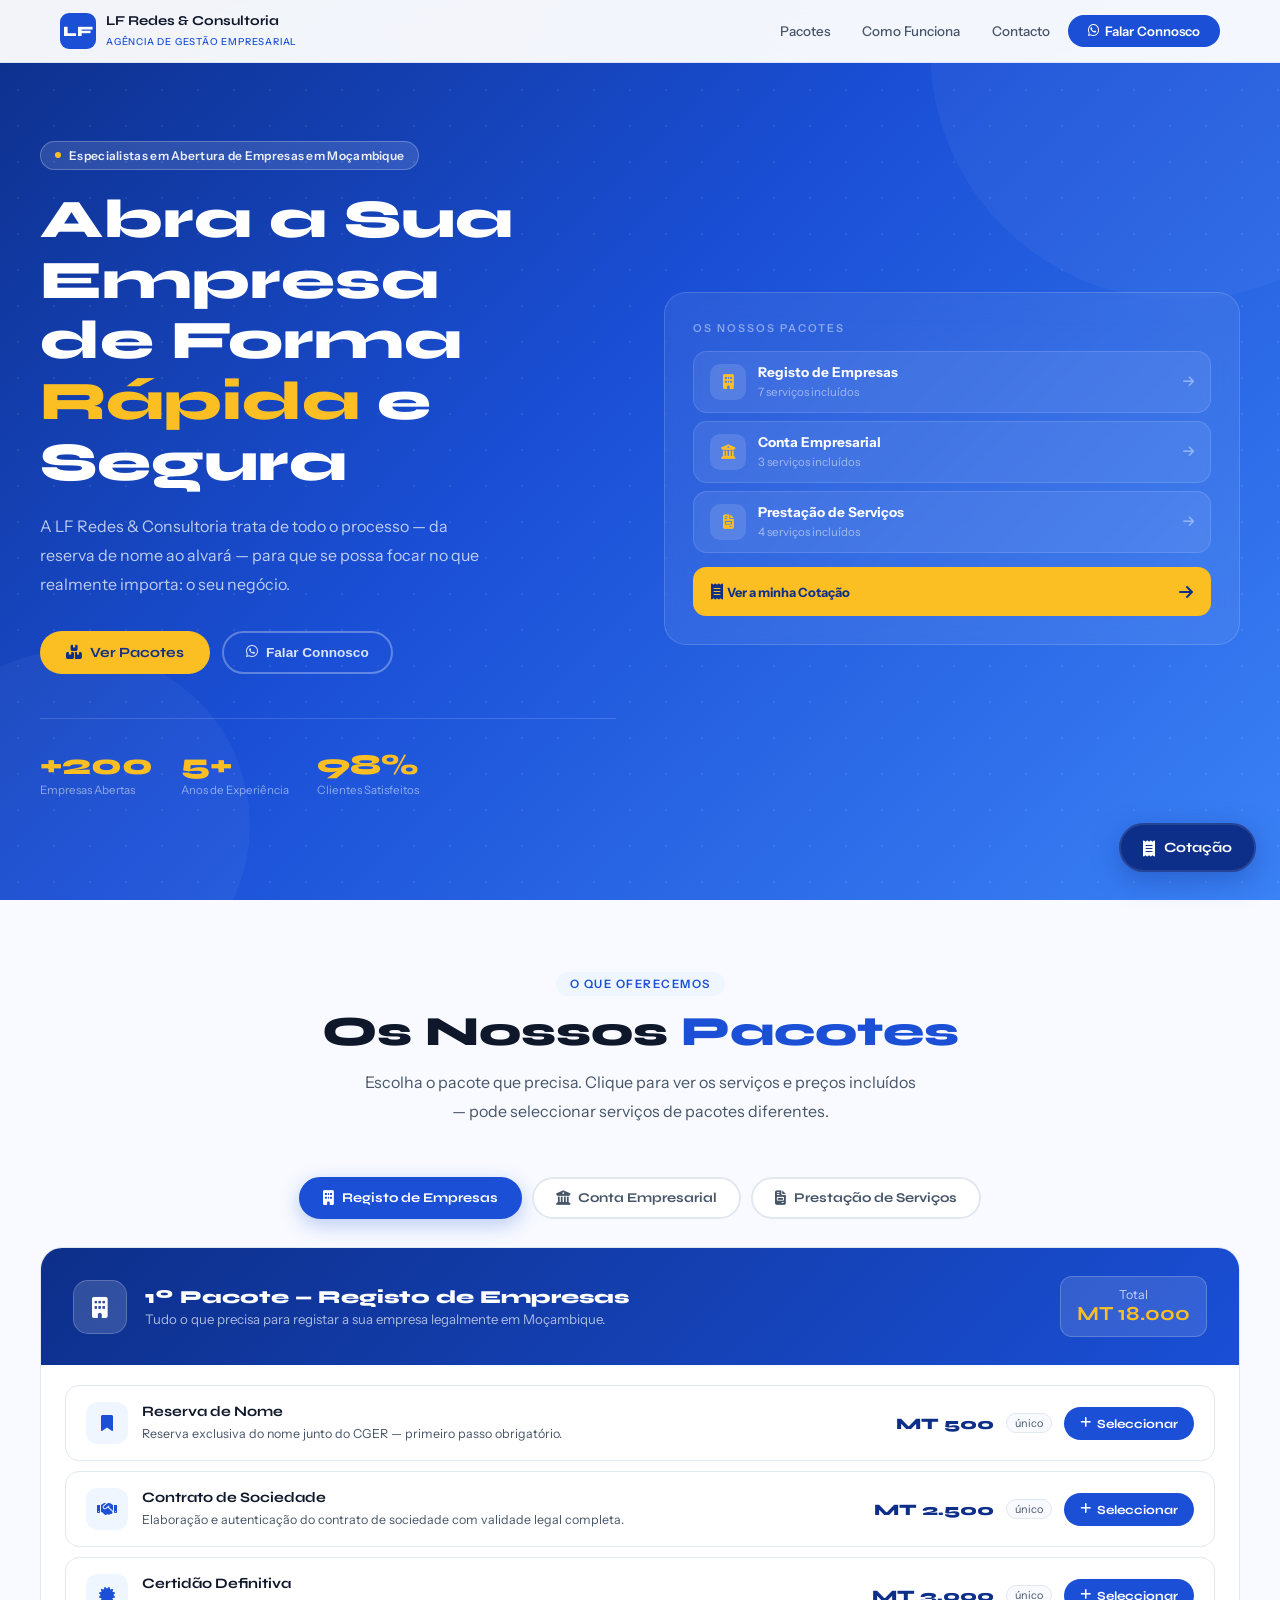
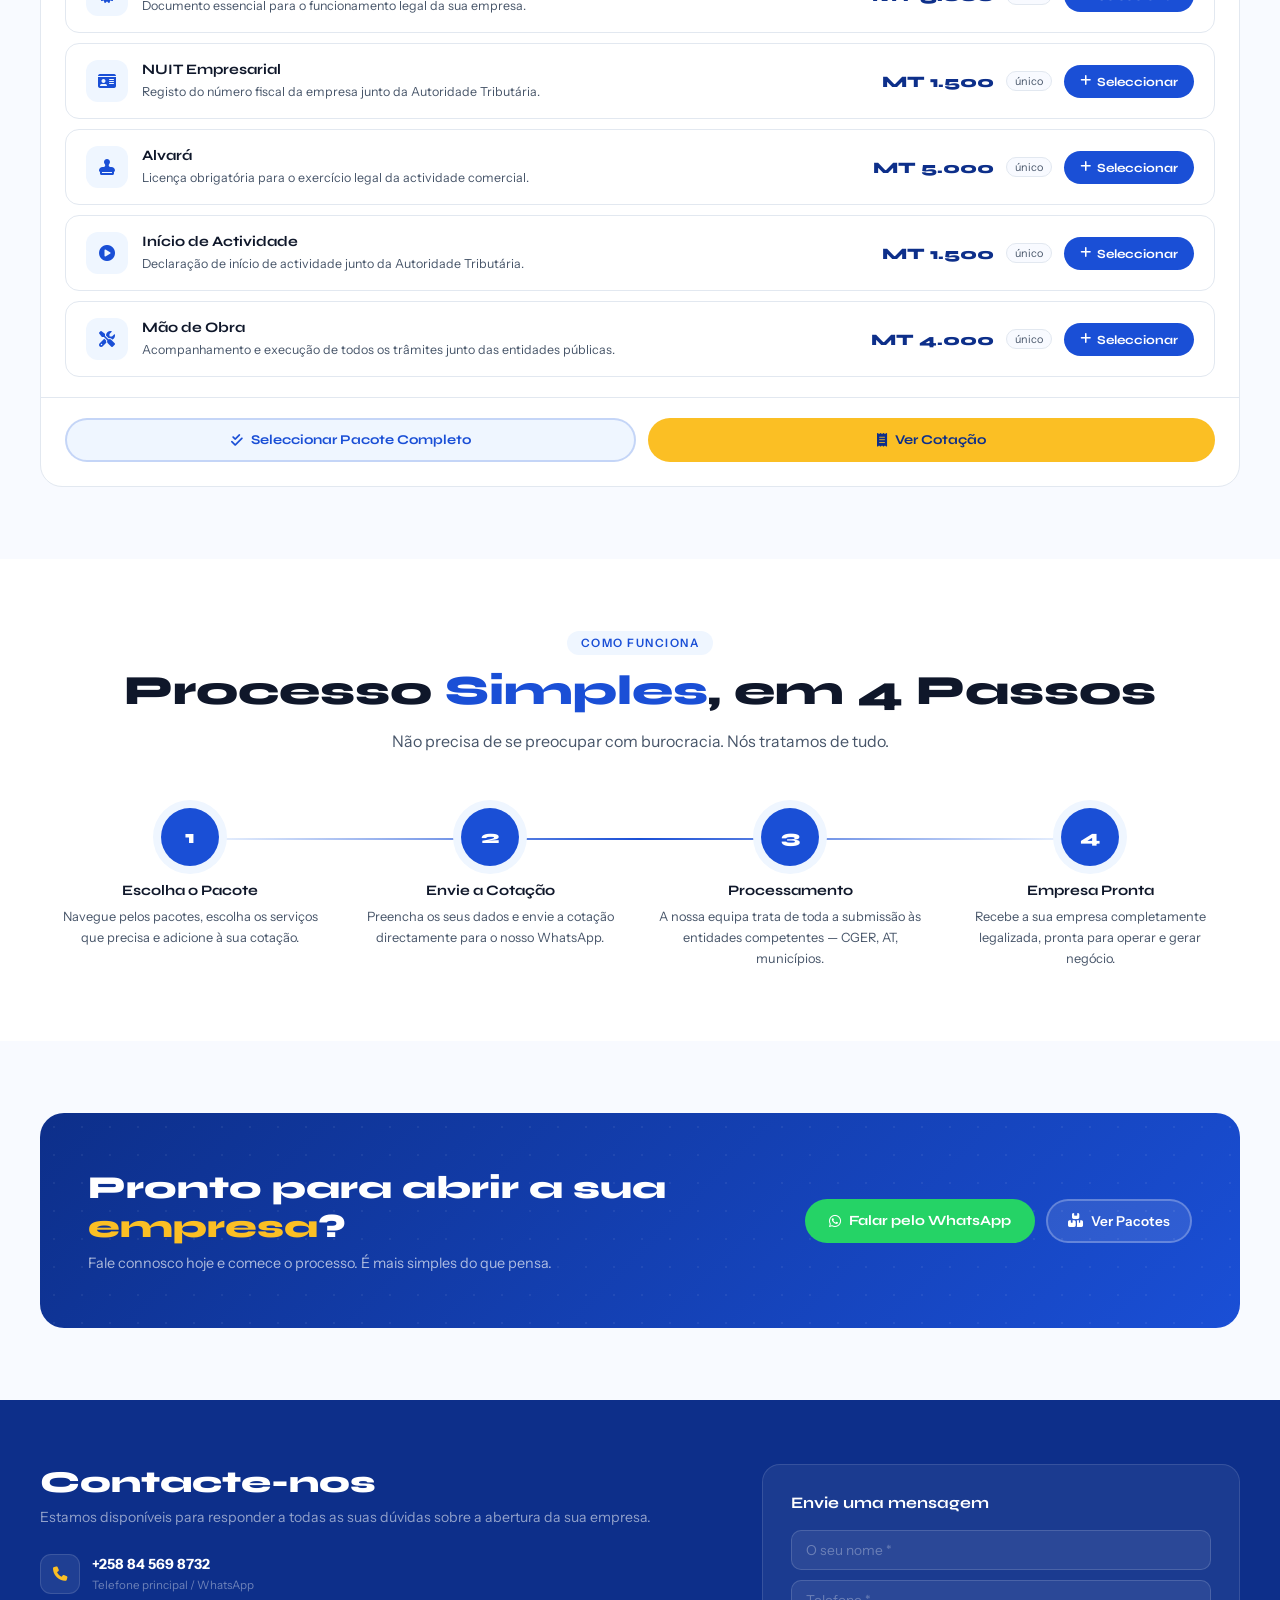
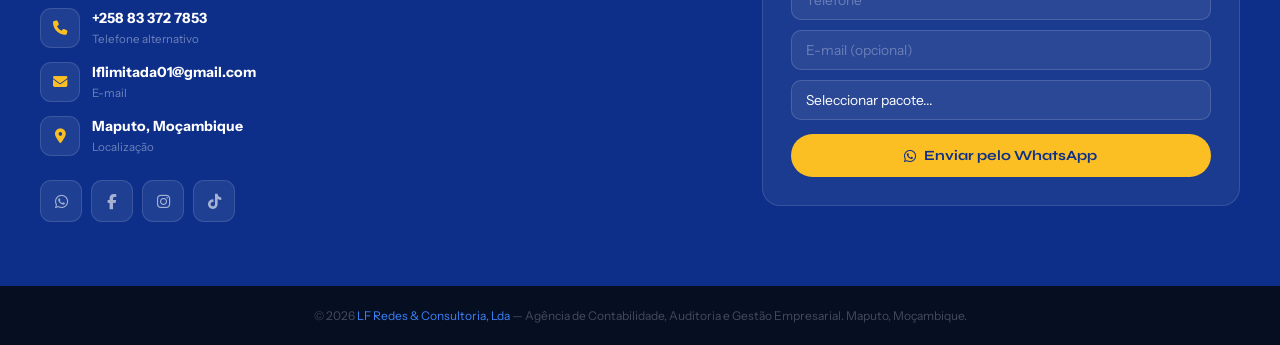
==== commit 1473fe69: "Add files via upload" ====
--- a/index.html
+++ b/index.html
@@ -1,605 +1,602 @@
 <!DOCTYPE html>
 <html lang="pt">
 
-<head>
-  <meta charset="UTF-8" />
-  <link rel="icon" type="image/x-icon" href="favicon.ico" />
-  <link rel="icon" type="image/svg+xml" href="favicon.svg" />
-  <link rel="icon" type="image/png" sizes="32x32" href="favicon-32.png" />
-  <link rel="icon" type="image/png" sizes="16x16" href="favicon-16.png" />
-  <link rel="apple-touch-icon" sizes="180x180" href="favicon-180.png" />
-  <link rel="icon" type="image/png" sizes="192x192" href="favicon-192.png" />
-  <link rel="icon" type="image/png" sizes="512x512" href="favicon-512.png" />
-  <meta name="theme-color" content="\#1a3a6e" />
-  <meta name="viewport" content="width=device-width, initial-scale=1.0" />
-  <title>LF Redes &amp; Consultoria — Abertura de Empresas em Moçambique</title>
-  <link rel="stylesheet" href="styles.css">
-  <link
-    href="https://fonts.googleapis.com/css2?family=Syne:wght@400;600;700;800&family=Instrument+Sans:wght@300;400;500;600&display=swap"
-    rel="stylesheet" />
-  <link href="https://cdnjs.cloudflare.com/ajax/libs/font-awesome/6.5.0/css/all.min.css" rel="stylesheet" />
-</head>
-
-<body>
-
-  <!-- MODAL CONTACTO SIMPLES -->
-  <div class="modal-overlay" id="modal">
-    <div class="modal-box">
-      <button class="modal-close" onclick="fecharModal()"><i class="fa fa-times"></i></button>
-      <div class="modal-header-ico"><i class="fa fa-headset"></i></div>
-      <h3>Falar com um Consultor</h3>
-      <p class="modal-sub">Preencha os seus dados para ser redirecionado ao WhatsApp.</p>
-      <div class="modal-pacote-tag" id="modal-pacote-label">—</div>
-      <form id="modal-form" onsubmit="irWhatsApp(event)">
-        <input type="text" class="modal-input" id="modal-nome" placeholder="O seu nome completo *" required />
-        <input type="email" class="modal-input" id="modal-email" placeholder="O seu e-mail (opcional)" />
-        <button type="submit" class="btn-modal-wa">
-          <i class="fab fa-whatsapp"></i> Continuar para o WhatsApp
+  <head>
+    <meta charset="UTF-8" />
+    <link rel="icon" type="image/x-icon" href="favicon.ico" />
+    <link rel="icon" type="image/svg+xml" href="favicon.svg" />
+    <link rel="icon" type="image/png" sizes="32x32" href="favicon-32.png" />
+    <link rel="icon" type="image/png" sizes="16x16" href="favicon-16.png" />
+    <link rel="apple-touch-icon" sizes="180x180" href="favicon-180.png" />
+    <link rel="icon" type="image/png" sizes="192x192" href="favicon-192.png" />
+    <link rel="icon" type="image/png" sizes="512x512" href="favicon-512.png" />
+    <meta name="theme-color" content="\#1a3a6e" />
+    <meta name="viewport" content="width=device-width, initial-scale=1.0" />
+    <title>LF Redes &amp; Consultoria — Abertura de Empresas em Moçambique</title>
+    <link rel="stylesheet" href="styles.css">
+    <link
+      href="https://fonts.googleapis.com/css2?family=Syne:wght@400;600;700;800&family=Instrument+Sans:wght@300;400;500;600&display=swap"
+      rel="stylesheet" />
+    <link href="https://cdnjs.cloudflare.com/ajax/libs/font-awesome/6.5.0/css/all.min.css" rel="stylesheet" />
+  </head>
+
+  <body>
+
+    <!-- MODAL CONTACTO SIMPLES -->
+    <div class="modal-overlay" id="modal">
+      <div class="modal-box">
+        <button class="modal-close" onclick="fecharModal()"><i class="fa fa-times"></i></button>
+        <div class="modal-header-ico"><i class="fa fa-headset"></i></div>
+        <h3>Falar com um Consultor</h3>
+        <p class="modal-sub">Preencha os seus dados para ser redirecionado ao WhatsApp.</p>
+        <div class="modal-pacote-tag" id="modal-pacote-label">—</div>
+        <form id="modal-form" onsubmit="irWhatsApp(event)">
+          <input type="text" class="modal-input" id="modal-nome" placeholder="O seu nome completo *" required />
+          <input type="email" class="modal-input" id="modal-email" placeholder="O seu e-mail (opcional)" />
+          <button type="submit" class="btn-modal-wa">
+            <i class="fab fa-whatsapp"></i> Continuar para o WhatsApp
+          </button>
+        </form>
+        <p class="modal-aviso"><i class="fab fa-whatsapp"></i> Será redirecionado ao WhatsApp com a informação do serviço
+          seleccionado.</p>
+      </div>
+    </div>
+
+    <!-- NAVBAR -->
+    <nav id="navbar">
+      <div class="nav-inner">
+        <a href="#" class="nav-logo">
+          <div class="nav-logo-icon">LF</div>
+          <div class="nav-logo-text">
+            <strong>LF Redes &amp; Consultoria</strong>
+            <span>Agência de Gestão Empresarial</span>
+          </div>
+        </a>
+        <div class="nav-links" id="nav-links">
+          <a href="#pacotes" onclick="fecharMenu()">Pacotes</a>
+          <a href="#processo" onclick="fecharMenu()">Como Funciona</a>
+          <a href="#contacto" onclick="fecharMenu()">Contacto</a>
+          <a href="#contacto" class="btn-nav-cta" onclick="fecharMenu()">
+            <i class="fab fa-whatsapp"></i> Falar Connosco
+          </a>
+        </div>
+        <button class="nav-hamburger" id="nav-hamburger" onclick="toggleMenu()" aria-label="Menu">
+          <span></span><span></span><span></span>
         </button>
-      </form>
-      <p class="modal-aviso"><i class="fab fa-whatsapp"></i> Será redirecionado ao WhatsApp com a informação do serviço
-        seleccionado.</p>
+      </div>
+    </nav>
+    <div class="nav-backdrop" id="nav-backdrop" onclick="fecharMenu()"></div>
+
+    <!-- HERO -->
+    <section class="hero" id="inicio">
+      <div class="hero-blob hero-blob-1"></div>
+      <div class="hero-blob hero-blob-2"></div>
+      <div class="hero-inner">
+        <div>
+          <div class="hero-badge"><span></span> Especialistas em Abertura de Empresas em Moçambique</div>
+          <h1>Abra a Sua Empresa<br />de Forma <em>Rápida</em> e Segura</h1>
+          <p class="hero-sub">A LF Redes &amp; Consultoria trata de todo o processo — da reserva de nome ao alvará — para
+            que se possa focar no que realmente importa: o seu negócio.</p>
+          <div class="hero-btns">
+            <a href="#pacotes" class="btn-hero-main">
+              <i class="fa fa-boxes"></i> Ver Pacotes
+            </a>
+            <button class="btn-hero-ghost" onclick="abrirModal('Consulta Geral', '')">
+              <i class="fab fa-whatsapp"></i> Falar Connosco
+            </button>
+          </div>
+          <div class="hero-stats">
+            <div class="hero-stat">
+              <div class="n">+200</div>
+              <div class="l">Empresas Abertas</div>
+            </div>
+            <div class="hero-stat">
+              <div class="n">5+</div>
+              <div class="l">Anos de Experiência</div>
+            </div>
+            <div class="hero-stat">
+              <div class="n">98%</div>
+              <div class="l">Clientes Satisfeitos</div>
+            </div>
+          </div>
+        </div>
+        <div class="hero-card">
+          <div class="hero-card-title">Os Nossos Pacotes</div>
+          <div class="hero-pacote-pill" onclick="irParaPacote('registro')">
+            <div class="hpp-ico"><i class="fa fa-building"></i></div>
+            <div class="hpp-info"><strong>Registo de Empresas</strong><span>7 serviços incluídos</span></div>
+            <i class="fa fa-arrow-right hpp-arr"></i>
+          </div>
+          <div class="hero-pacote-pill" onclick="irParaPacote('conta')">
+            <div class="hpp-ico"><i class="fa fa-university"></i></div>
+            <div class="hpp-info"><strong>Conta Empresarial</strong><span>3 serviços incluídos</span></div>
+            <i class="fa fa-arrow-right hpp-arr"></i>
+          </div>
+          <div class="hero-pacote-pill" onclick="irParaPacote('prestacao')">
+            <div class="hpp-ico"><i class="fa fa-file-invoice"></i></div>
+            <div class="hpp-info"><strong>Prestação de Serviços</strong><span>4 serviços incluídos</span></div>
+            <i class="fa fa-arrow-right hpp-arr"></i>
+          </div>
+          <div class="hero-card-cta" onclick="abrirCotacao()">
+            <p><i class="fa fa-receipt"></i>&nbsp; Ver a minha Cotação</p>
+            <i class="fa fa-arrow-right"></i>
+          </div>
+        </div>
+      </div>
+    </section>
+
+    <!-- PACOTES -->
+    <section class="sec sec-pacotes" id="pacotes">
+      <div class="sec-inner">
+        <div class="sec-header reveal">
+          <span class="sec-tag">O que Oferecemos</span>
+          <h2 class="sec-title">Os Nossos <em>Pacotes</em></h2>
+          <p class="sec-lead">Escolha o pacote que precisa. Clique para ver os serviços e preços incluídos — pode
+            seleccionar serviços de pacotes diferentes.</p>
+        </div>
+
+        <!-- TABS dos pacotes -->
+        <div class="pac-tabs">
+          <button class="pac-tab active" data-pac="registro" onclick="abrirPacote('registro', this)">
+            <i class="fa fa-building"></i> Registo de Empresas
+          </button>
+          <button class="pac-tab" data-pac="conta" onclick="abrirPacote('conta', this)">
+            <i class="fa fa-university"></i> Conta Empresarial
+          </button>
+          <button class="pac-tab" data-pac="prestacao" onclick="abrirPacote('prestacao', this)">
+            <i class="fa fa-file-invoice"></i> Prestação de Serviços
+          </button>
+        </div>
+
+        <!-- PAINEL: Registo de Empresas -->
+        <div class="pac-panel active" id="pac-registro">
+          <div class="pac-panel-header">
+            <div class="pac-panel-ico"><i class="fa fa-building"></i></div>
+            <div>
+              <h3>1º Pacote — Registo de Empresas</h3>
+              <p>Tudo o que precisa para registar a sua empresa legalmente em Moçambique.</p>
+            </div>
+            <div class="pac-total-badge">Total <strong>MT 18.000</strong></div>
+          </div>
+          <div class="pac-servicos-grid">
+            <div class="pac-servico" data-nome="Reserva de Nome" data-preco="500" data-periodo="unico"
+              data-pacote="Registo de Empresas">
+              <div class="ps-left">
+                <div class="ps-ico"><i class="fa fa-bookmark"></i></div>
+                <div class="ps-info">
+                  <strong>Reserva de Nome</strong>
+                  <span>Reserva exclusiva do nome junto do CGER — primeiro passo obrigatório.</span>
+                </div>
+              </div>
+              <div class="ps-right">
+                <div class="ps-preco">MT 500</div>
+                <div class="ps-periodo">único</div>
+                <button class="ps-btn" onclick="toggleServico(this)"><i class="fa fa-plus"></i> Seleccionar</button>
+              </div>
+            </div>
+            <div class="pac-servico" data-nome="Contrato de Sociedade" data-preco="2500" data-periodo="unico"
+              data-pacote="Registo de Empresas">
+              <div class="ps-left">
+                <div class="ps-ico"><i class="fa fa-handshake"></i></div>
+                <div class="ps-info">
+                  <strong>Contrato de Sociedade</strong>
+                  <span>Elaboração e autenticação do contrato de sociedade com validade legal completa.</span>
+                </div>
+              </div>
+              <div class="ps-right">
+                <div class="ps-preco">MT 2.500</div>
+                <div class="ps-periodo">único</div>
+                <button class="ps-btn" onclick="toggleServico(this)"><i class="fa fa-plus"></i> Seleccionar</button>
+              </div>
+            </div>
+            <div class="pac-servico" data-nome="Certidão Definitiva" data-preco="3000" data-periodo="unico"
+              data-pacote="Registo de Empresas">
+              <div class="ps-left">
+                <div class="ps-ico"><i class="fa fa-certificate"></i></div>
+                <div class="ps-info">
+                  <strong>Certidão Definitiva</strong>
+                  <span>Documento essencial para o funcionamento legal da sua empresa.</span>
+                </div>
+              </div>
+              <div class="ps-right">
+                <div class="ps-preco">MT 3.000</div>
+                <div class="ps-periodo">único</div>
+                <button class="ps-btn" onclick="toggleServico(this)"><i class="fa fa-plus"></i> Seleccionar</button>
+              </div>
+            </div>
+            <div class="pac-servico" data-nome="NUIT Empresarial" data-preco="1500" data-periodo="unico"
+              data-pacote="Registo de Empresas">
+              <div class="ps-left">
+                <div class="ps-ico"><i class="fa fa-id-card"></i></div>
+                <div class="ps-info">
+                  <strong>NUIT Empresarial</strong>
+                  <span>Registo do número fiscal da empresa junto da Autoridade Tributária.</span>
+                </div>
+              </div>
+              <div class="ps-right">
+                <div class="ps-preco">MT 1.500</div>
+                <div class="ps-periodo">único</div>
+                <button class="ps-btn" onclick="toggleServico(this)"><i class="fa fa-plus"></i> Seleccionar</button>
+              </div>
+            </div>
+            <div class="pac-servico" data-nome="Alvará" data-preco="5000" data-periodo="unico"
+              data-pacote="Registo de Empresas">
+              <div class="ps-left">
+                <div class="ps-ico"><i class="fa fa-stamp"></i></div>
+                <div class="ps-info">
+                  <strong>Alvará</strong>
+                  <span>Licença obrigatória para o exercício legal da actividade comercial.</span>
+                </div>
+              </div>
+              <div class="ps-right">
+                <div class="ps-preco">MT 5.000</div>
+                <div class="ps-periodo">único</div>
+                <button class="ps-btn" onclick="toggleServico(this)"><i class="fa fa-plus"></i> Seleccionar</button>
+              </div>
+            </div>
+            <div class="pac-servico" data-nome="Início de Actividade" data-preco="1500" data-periodo="unico"
+              data-pacote="Registo de Empresas">
+              <div class="ps-left">
+                <div class="ps-ico"><i class="fa fa-play-circle"></i></div>
+                <div class="ps-info">
+                  <strong>Início de Actividade</strong>
+                  <span>Declaração de início de actividade junto da Autoridade Tributária.</span>
+                </div>
+              </div>
+              <div class="ps-right">
+                <div class="ps-preco">MT 1.500</div>
+                <div class="ps-periodo">único</div>
+                <button class="ps-btn" onclick="toggleServico(this)"><i class="fa fa-plus"></i> Seleccionar</button>
+              </div>
+            </div>
+            <div class="pac-servico" data-nome="Mão de Obra" data-preco="4000" data-periodo="unico"
+              data-pacote="Registo de Empresas">
+              <div class="ps-left">
+                <div class="ps-ico"><i class="fa fa-tools"></i></div>
+                <div class="ps-info">
+                  <strong>Mão de Obra</strong>
+                  <span>Acompanhamento e execução de todos os trâmites junto das entidades públicas.</span>
+                </div>
+              </div>
+              <div class="ps-right">
+                <div class="ps-preco">MT 4.000</div>
+                <div class="ps-periodo">único</div>
+                <button class="ps-btn" onclick="toggleServico(this)"><i class="fa fa-plus"></i> Seleccionar</button>
+              </div>
+            </div>
+          </div>
+          <div class="pac-footer">
+            <button class="pac-select-all" onclick="selecionarTodoPacote('registro')">
+              <i class="fa fa-check-double"></i> Seleccionar Pacote Completo
+            </button>
+            <button class="pac-ver-cotacao" onclick="abrirCotacao()">
+              <i class="fa fa-receipt"></i> Ver Cotação
+            </button>
+          </div>
+        </div>
+
+        <!-- PAINEL: Conta Empresarial -->
+        <div class="pac-panel" id="pac-conta">
+          <div class="pac-panel-header">
+            <div class="pac-panel-ico"><i class="fa fa-university"></i></div>
+            <div>
+              <h3>2º Pacote — Conta Empresarial</h3>
+              <p>Abertura de conta empresarial e publicação no Boletim da República.</p>
+            </div>
+            <div class="pac-total-badge">Total <strong>MT 14.000</strong></div>
+          </div>
+          <div class="pac-servicos-grid">
+            <div class="pac-servico" data-nome="Publicação no Boletim da República" data-preco="9000" data-periodo="unico"
+              data-pacote="Conta Empresarial">
+              <div class="ps-left">
+                <div class="ps-ico"><i class="fa fa-newspaper"></i></div>
+                <div class="ps-info">
+                  <strong>Publicação no Boletim da República (BR)</strong>
+                  <span>Publicação obrigatória no Boletim da República para validade jurídica da empresa.</span>
+                </div>
+              </div>
+              <div class="ps-right">
+                <div class="ps-preco">MT 9.000</div>
+                <div class="ps-periodo">único</div>
+                <button class="ps-btn" onclick="toggleServico(this)"><i class="fa fa-plus"></i> Seleccionar</button>
+              </div>
+            </div>
+            <div class="pac-servico" data-nome="Subscrição no Banco" data-preco="3000" data-periodo="unico"
+              data-pacote="Conta Empresarial">
+              <div class="ps-left">
+                <div class="ps-ico"><i class="fa fa-university"></i></div>
+                <div class="ps-info">
+                  <strong>Subscrição no Banco</strong>
+                  <span>Apoio completo na subscrição e abertura da conta bancária empresarial.</span>
+                </div>
+              </div>
+              <div class="ps-right">
+                <div class="ps-preco">MT 3.000</div>
+                <div class="ps-periodo">único</div>
+                <button class="ps-btn" onclick="toggleServico(this)"><i class="fa fa-plus"></i> Seleccionar</button>
+              </div>
+            </div>
+            <div class="pac-servico" data-nome="Mão de Obra (Conta)" data-preco="2000" data-periodo="unico"
+              data-pacote="Conta Empresarial">
+              <div class="ps-left">
+                <div class="ps-ico"><i class="fa fa-tools"></i></div>
+                <div class="ps-info">
+                  <strong>Mão de Obra</strong>
+                  <span>Acompanhamento e execução de todos os trâmites bancários e administrativos.</span>
+                </div>
+              </div>
+              <div class="ps-right">
+                <div class="ps-preco">MT 2.000</div>
+                <div class="ps-periodo">único</div>
+                <button class="ps-btn" onclick="toggleServico(this)"><i class="fa fa-plus"></i> Seleccionar</button>
+              </div>
+            </div>
+          </div>
+          <div class="pac-footer">
+            <button class="pac-select-all" onclick="selecionarTodoPacote('conta')">
+              <i class="fa fa-check-double"></i> Seleccionar Pacote Completo
+            </button>
+            <button class="pac-ver-cotacao" onclick="abrirCotacao()">
+              <i class="fa fa-receipt"></i> Ver Cotação
+            </button>
+          </div>
+        </div>
+
+        <!-- PAINEL: Prestação de Serviços -->
+        <div class="pac-panel" id="pac-prestacao">
+          <div class="pac-panel-header">
+            <div class="pac-panel-ico"><i class="fa fa-file-invoice"></i></div>
+            <div>
+              <h3>3º Pacote — Prestação de Serviços</h3>
+              <p>Serviços contabilísticos e fiscais para a gestão contínua da sua empresa.</p>
+            </div>
+            <!--<div class="pac-total-badge">A partir de <strong>MT 8.000</strong></div>-->
+          </div>
+          <div class="pac-servicos-grid">
+            <div class="pac-servico" data-nome="Processamento de IVA" data-preco="10000" data-periodo="mensal"
+              data-pacote="Prestação de Serviços">
+              <div class="ps-left">
+                <div class="ps-ico"><i class="fa fa-file-invoice"></i></div>
+                <div class="ps-info">
+                  <strong>Processamento de IVA</strong>
+                  <span>Gestão mensal das obrigações de IVA — declarações, cálculo e submissão à AT.</span>
+                </div>
+              </div>
+              <div class="ps-right">
+                <div class="ps-preco">MT 10.000</div>
+                <div class="ps-periodo">mensal</div>
+                <button class="ps-btn" onclick="toggleServico(this)"><i class="fa fa-plus"></i> Seleccionar</button>
+              </div>
+            </div>
+            <div class="pac-servico" data-nome="Processamento de Salário" data-preco="10000" data-periodo="mensal"
+              data-pacote="Prestação de Serviços">
+              <div class="ps-left">
+                <div class="ps-ico"><i class="fa fa-money-bill-wave"></i></div>
+                <div class="ps-info">
+                  <strong>Processamento de Salário</strong>
+                  <span>Processamento mensal de salários, recibos e obrigações laborais dos colaboradores.</span>
+                </div>
+              </div>
+              <div class="ps-right">
+                <div class="ps-preco">MT 10.000</div>
+                <div class="ps-periodo">mensal</div>
+                <button class="ps-btn" onclick="toggleServico(this)"><i class="fa fa-plus"></i> Seleccionar</button>
+              </div>
+            </div>
+            <div class="pac-servico" data-nome="Balanço e Fecho de Contas" data-preco="25000" data-periodo="unico"
+              data-pacote="Prestação de Serviços">
+              <div class="ps-left">
+                <div class="ps-ico"><i class="fa fa-balance-scale"></i></div>
+                <div class="ps-info">
+                  <strong>Balanço e Fecho de Contas</strong>
+                  <span>Elaboração do balanço anual e fecho de contas com relatório contabilístico completo.</span>
+                </div>
+              </div>
+              <div class="ps-right">
+                <div class="ps-preco">MT 25.000</div>
+                <div class="ps-periodo">único</div>
+                <button class="ps-btn" onclick="toggleServico(this)"><i class="fa fa-plus"></i> Seleccionar</button>
+              </div>
+            </div>
+            <div class="pac-servico" data-nome="Contabilidade ISPC" data-preco="8000" data-periodo="mensal"
+              data-pacote="Prestação de Serviços">
+              <div class="ps-left">
+                <div class="ps-ico"><i class="fa fa-calculator"></i></div>
+                <div class="ps-info">
+                  <strong>Contabilidade ISPC</strong>
+                  <span>Gestão contabilística conforme o regime do Imposto Simplificado para Pequenos Contribuintes.</span>
+                </div>
+              </div>
+              <div class="ps-right">
+                <div class="ps-preco">MT 8.000</div>
+                <div class="ps-periodo">mensal</div>
+                <button class="ps-btn" onclick="toggleServico(this)"><i class="fa fa-plus"></i> Seleccionar</button>
+              </div>
+            </div>
+          </div>
+          <div class="pac-footer">
+            <button class="pac-select-all" onclick="selecionarTodoPacote('prestacao')">
+              <i class="fa fa-check-double"></i> Seleccionar Pacote Completo
+            </button>
+            <button class="pac-ver-cotacao" onclick="abrirCotacao()">
+              <i class="fa fa-receipt"></i> Ver Cotação
+            </button>
+          </div>
+        </div>
+
+      </div>
+    </section>
+
+    <!-- PROCESSO -->
+    <section class="sec sec-processo" id="processo">
+      <div class="sec-inner">
+        <div class="sec-header reveal">
+          <span class="sec-tag">Como Funciona</span>
+          <h2 class="sec-title">Processo <em>Simples</em>, em 4 Passos</h2>
+          <p class="sec-lead">Não precisa de se preocupar com burocracia. Nós tratamos de tudo.</p>
+        </div>
+        <div class="steps">
+          <div class="step reveal delay-1">
+            <div class="step-n">1</div>
+            <h4>Escolha o Pacote</h4>
+            <p>Navegue pelos pacotes, escolha os serviços que precisa e adicione à sua cotação.</p>
+          </div>
+          <div class="step reveal delay-2">
+            <div class="step-n">2</div>
+            <h4>Envie a Cotação</h4>
+            <p>Preencha os seus dados e envie a cotação directamente para o nosso WhatsApp.</p>
+          </div>
+          <div class="step reveal delay-3">
+            <div class="step-n">3</div>
+            <h4>Processamento</h4>
+            <p>A nossa equipa trata de toda a submissão às entidades competentes — CGER, AT, municípios.</p>
+          </div>
+          <div class="step reveal delay-4">
+            <div class="step-n">4</div>
+            <h4>Empresa Pronta</h4>
+            <p>Recebe a sua empresa completamente legalizada, pronta para operar e gerar negócio.</p>
+          </div>
+        </div>
+      </div>
+    </section>
+
+    <!-- CTA -->
+    <section class="sec sec-cta">
+      <div class="sec-inner">
+        <div class="cta-box reveal">
+          <div class="cta-content">
+            <h2>Pronto para abrir a sua <em>empresa</em>?</h2>
+            <p>Fale connosco hoje e comece o processo. É mais simples do que pensa.</p>
+          </div>
+          <div class="cta-actions">
+            <button class="btn-wa" onclick="abrirModal('Consulta Geral','')">
+              <i class="fab fa-whatsapp"></i> Falar pelo WhatsApp
+            </button>
+            <a href="#pacotes" class="btn-wa-ghost">
+              <i class="fa fa-boxes"></i> Ver Pacotes
+            </a>
+          </div>
+        </div>
+      </div>
+    </section>
+
+    <!-- CONTACTO -->
+    <section class="sec-contacto" id="contacto">
+      <div class="contacto-inner">
+        <div>
+          <h2>Contacte-nos</h2>
+          <p>Estamos disponíveis para responder a todas as suas dúvidas sobre a abertura da sua empresa.</p>
+          <div class="cont-item">
+            <div class="cont-ico"><i class="fa fa-phone"></i></div>
+            <div><strong>+258 84 569 8732</strong><span>Telefone principal / WhatsApp</span></div>
+          </div>
+          <div class="cont-item">
+            <div class="cont-ico"><i class="fa fa-phone"></i></div>
+            <div><strong>+258 83 372 7853</strong><span>Telefone alternativo</span></div>
+          </div>
+          <div class="cont-item">
+            <div class="cont-ico"><i class="fa fa-envelope"></i></div>
+            <div><strong>lflimitada01@gmail.com</strong><span>E-mail</span></div>
+          </div>
+          <div class="cont-item">
+            <div class="cont-ico"><i class="fa fa-map-marker-alt"></i></div>
+            <div><strong>Maputo, Moçambique</strong><span>Localização</span></div>
+          </div>
+          <div class="social-row">
+            <a href="https://wa.me/258845698732" class="soc-btn wa" target="_blank"><i class="fab fa-whatsapp"></i></a>
+            <a href="#" class="soc-btn fb"><i class="fab fa-facebook-f"></i></a>
+            <a href="#" class="soc-btn ig"><i class="fab fa-instagram"></i></a>
+            <a href="#" class="soc-btn tt"><i class="fab fa-tiktok"></i></a>
+          </div>
+        </div>
+        <div class="contacto-form-box">
+          <h4>Envie uma mensagem</h4>
+          <form onsubmit="enviarFormContacto(event)">
+            <input type="text" class="cf-input" placeholder="O seu nome *" required />
+            <input type="tel" class="cf-input" placeholder="Telefone *" required />
+            <input type="email" class="cf-input" placeholder="E-mail (opcional)" />
+            <select class="cf-input">
+              <option value="" disabled selected>Seleccionar pacote...</option>
+              <option>Registo de Empresas</option>
+              <option>Conta Empresarial</option>
+              <option>Prestação de Serviços</option>
+              <option>Pacote Completo</option>
+            </select>
+            <button type="submit" class="btn-cf">
+              <i class="fab fa-whatsapp"></i> Enviar pelo WhatsApp
+            </button>
+          </form>
+        </div>
+      </div>
+    </section>
+
+    <!-- FOOTER -->
+    <footer>
+      <p>© 2026 <span>LF Redes &amp; Consultoria, Lda</span> — Agência de Contabilidade, Auditoria e Gestão Empresarial.
+        Maputo, Moçambique.</p>
+    </footer>
+
+    <!-- BOTÃO FLUTUANTE COTAÇÃO -->
+    <div class="cot-fab" id="cot-fab" onclick="abrirCotacao()">
+      <div class="cot-fab-badge" id="cot-badge" style="display:none;">0</div>
+      <i class="fa fa-receipt"></i>
+      <span class="cot-fab-label">Cotação</span>
     </div>
-  </div>
-
-  <!-- NAVBAR -->
-  <nav id="navbar">
-    <div class="nav-inner">
-      <a href="#" class="nav-logo">
-        <div class="nav-logo-icon">LF</div>
-        <div class="nav-logo-text">
-          <strong>LF Redes &amp; Consultoria</strong>
-          <span>Agência de Gestão Empresarial</span>
-        </div>
-      </a>
-      <div class="nav-links" id="nav-links">
-        <a href="#pacotes" onclick="fecharMenu()">Pacotes</a>
-        <a href="#processo" onclick="fecharMenu()">Como Funciona</a>
-        <a href="#contacto" onclick="fecharMenu()">Contacto</a>
-        <a href="#contacto" class="btn-nav-cta" onclick="fecharMenu()">
-          <i class="fab fa-whatsapp"></i> Falar Connosco
-        </a>
-      </div>
-      <button class="nav-hamburger" id="nav-hamburger" onclick="toggleMenu()" aria-label="Menu">
-        <span></span><span></span><span></span>
-      </button>
+
+    <!-- MODAL COTAÇÃO -->
+    <div class="modal-overlay" id="modal-cotacao">
+      <div class="modal-box cotacao-modal-box">
+        <button class="modal-close" onclick="fecharCotacao()"><i class="fa fa-times"></i></button>
+        <div id="cot-step-1">
+          <div class="cot-modal-header">
+            <div class="cot-header-ico"><i class="fa fa-receipt"></i></div>
+            <div>
+              <h3>A Sua Cotação</h3>
+              <p class="modal-sub">Reveja os serviços seleccionados</p>
+            </div>
+          </div>
+          <div class="cot-lista" id="cot-lista"></div>
+          <div class="cot-add-mais" onclick="fecharCotacao()">
+            <i class="fa fa-plus-circle"></i> Adicionar mais serviços
+          </div>
+          <div class="cot-totais">
+            <div class="cot-linha"><span>Pagamento único</span><span id="cot-sub-unico">MT 0</span></div>
+            <div class="cot-linha"><span>Pagamento mensal</span><span id="cot-sub-mensal">MT 0</span></div>
+            <div class="cot-divider"></div>
+            <div class="cot-linha cot-total-row"><strong>Total Estimado</strong><strong id="cot-total-val">MT 0</strong>
+            </div>
+          </div>
+          <button class="btn-modal-wa" style="background:var(--azul);margin-top:18px;" onclick="irParaDados()">
+            <i class="fa fa-arrow-right"></i> Continuar e Gerar Cotação
+          </button>
+          <button class="cot-btn-limpar" onclick="limparTudo()">
+            <i class="fa fa-trash-alt"></i> Limpar tudo
+          </button>
+        </div>
+        <div id="cot-step-2" style="display:none;">
+          <div class="cot-modal-header">
+            <div class="cot-header-ico" style="background:#e8f5e9;"><i class="fa fa-user" style="color:#10b981;"></i>
+            </div>
+            <div>
+              <h3>Os Seus Dados</h3>
+              <p class="modal-sub">Para personalizar a cotação</p>
+            </div>
+          </div>
+          <input type="text" id="cot-nome" class="modal-input" placeholder="Nome completo *" />
+          <input type="email" id="cot-email" class="modal-input" placeholder="E-mail (opcional)" />
+          <input type="tel" id="cot-tel" class="modal-input" placeholder="Telefone (opcional)" />
+          <div class="cot-resumo-mini" id="cot-resumo-mini"></div>
+          <button class="btn-modal-wa" onclick="enviarCotacaoWA()">
+            <i class="fab fa-whatsapp"></i> Enviar Cotação pelo WhatsApp
+          </button>
+          <button class="cot-btn-limpar" onclick="voltarStep1()">
+            <i class="fa fa-arrow-left"></i> Voltar
+          </button>
+        </div>
+      </div>
     </div>
-  </nav>
-  <div class="nav-backdrop" id="nav-backdrop" onclick="fecharMenu()"></div>
-
-  <!-- HERO -->
-  <section class="hero" id="inicio">
-    <div class="hero-blob hero-blob-1"></div>
-    <div class="hero-blob hero-blob-2"></div>
-    <div class="hero-inner">
-      <div>
-        <div class="hero-badge"><span></span> Especialistas em Abertura de Empresas em Moçambique</div>
-        <h1>Abra a Sua Empresa<br />de Forma <em>Rápida</em> e Segura</h1>
-        <p class="hero-sub">A LF Redes &amp; Consultoria trata de todo o processo — da reserva de nome ao alvará — para
-          que se possa focar no que realmente importa: o seu negócio.</p>
-        <div class="hero-btns">
-          <a href="#pacotes" class="btn-hero-main">
-            <i class="fa fa-boxes"></i> Ver Pacotes
-          </a>
-          <button class="btn-hero-ghost" onclick="abrirModal('Consulta Geral', '')">
-            <i class="fab fa-whatsapp"></i> Falar Connosco
-          </button>
-        </div>
-        <div class="hero-stats">
-          <div class="hero-stat">
-            <div class="n">+200</div>
-            <div class="l">Empresas Abertas</div>
-          </div>
-          <div class="hero-stat">
-            <div class="n">5+</div>
-            <div class="l">Anos de Experiência</div>
-          </div>
-          <div class="hero-stat">
-            <div class="n">98%</div>
-            <div class="l">Clientes Satisfeitos</div>
-          </div>
-        </div>
-      </div>
-      <div class="hero-card">
-        <div class="hero-card-title">Os Nossos Pacotes</div>
-        <div class="hero-pacote-pill" onclick="irParaPacote('registro')">
-          <div class="hpp-ico"><i class="fa fa-building"></i></div>
-          <div class="hpp-info"><strong>Registo de Empresa</strong><span>6 serviços incluídos</span></div>
-          <i class="fa fa-arrow-right hpp-arr"></i>
-        </div>
-        <div class="hero-pacote-pill" onclick="irParaPacote('bancaria')">
-          <div class="hpp-ico"><i class="fa fa-university"></i></div>
-          <div class="hpp-info"><strong>Conta Bancária</strong><span>1 serviço incluído</span></div>
-          <i class="fa fa-arrow-right hpp-arr"></i>
-        </div>
-        <div class="hero-pacote-pill" onclick="irParaPacote('iva')">
-          <div class="hpp-ico"><i class="fa fa-file-invoice"></i></div>
-          <div class="hpp-info"><strong>IVA</strong><span>Gestão mensal</span></div>
-          <i class="fa fa-arrow-right hpp-arr"></i>
-        </div>
-        <div class="hero-pacote-pill" onclick="irParaPacote('criacao')">
-          <div class="hpp-ico"><i class="fa fa-rocket"></i></div>
-          <div class="hpp-info"><strong>Criação de Empresas</strong><span>4 serviços incluídos</span></div>
-          <i class="fa fa-arrow-right hpp-arr"></i>
-        </div>
-        <div class="hero-card-cta" onclick="abrirCotacao()">
-          <p><i class="fa fa-receipt"></i>&nbsp; Ver a minha Cotação</p>
-          <i class="fa fa-arrow-right"></i>
-        </div>
-      </div>
-    </div>
-  </section>
-
-  <!-- PACOTES -->
-  <section class="sec sec-pacotes" id="pacotes">
-    <div class="sec-inner">
-      <div class="sec-header reveal">
-        <span class="sec-tag">O que Oferecemos</span>
-        <h2 class="sec-title">Os Nossos <em>Pacotes</em></h2>
-        <p class="sec-lead">Escolha o pacote que precisa. Clique para ver os serviços e preços incluídos — pode
-          seleccionar serviços de pacotes diferentes.</p>
-      </div>
-
-      <!-- TABS dos pacotes -->
-      <div class="pac-tabs">
-        <button class="pac-tab active" data-pac="registro" onclick="abrirPacote('registro', this)">
-          <i class="fa fa-building"></i> Registo de Empresa
-        </button>
-        <button class="pac-tab" data-pac="bancaria" onclick="abrirPacote('bancaria', this)">
-          <i class="fa fa-university"></i> Conta Bancária
-        </button>
-        <button class="pac-tab" data-pac="iva" onclick="abrirPacote('iva', this)">
-          <i class="fa fa-file-invoice"></i> IVA
-        </button>
-        <button class="pac-tab" data-pac="criacao" onclick="abrirPacote('criacao', this)">
-          <i class="fa fa-rocket"></i> Criação de Empresas
-        </button>
-      </div>
-
-      <!-- PAINEL: Registo de Empresa -->
-      <div class="pac-panel active" id="pac-registro">
-        <div class="pac-panel-header">
-          <div class="pac-panel-ico"><i class="fa fa-building"></i></div>
-          <div>
-            <h3>Pacote Registo de Empresa</h3>
-            <p>Tudo o que precisa para registar a sua empresa legalmente em Moçambique.</p>
-          </div>
-          <div class="pac-total-badge">A partir de <strong>MT 16.300</strong></div>
-        </div>
-        <div class="pac-servicos-grid">
-          <div class="pac-servico" data-nome="Reserva de Nome" data-preco="400" data-periodo="unico"
-            data-pacote="Registo de Empresa">
-            <div class="ps-left">
-              <div class="ps-ico"><i class="fa fa-bookmark"></i></div>
-              <div class="ps-info">
-                <strong>Reserva de Nome</strong>
-                <span>Reserva exclusiva do nome junto do CGER — primeiro passo obrigatório.</span>
-              </div>
-            </div>
-            <div class="ps-right">
-              <div class="ps-preco">MT 400</div>
-              <div class="ps-periodo">único</div>
-              <button class="ps-btn" onclick="toggleServico(this)"><i class="fa fa-plus"></i> Seleccionar</button>
-            </div>
-          </div>
-          <div class="pac-servico" data-nome="Contrato de Sociedade" data-preco="2500" data-periodo="unico"
-            data-pacote="Registo de Empresa">
-            <div class="ps-left">
-              <div class="ps-ico"><i class="fa fa-handshake"></i></div>
-              <div class="ps-info">
-                <strong>Contrato de Sociedade</strong>
-                <span>Elaboração e autenticação do contrato de sociedade com validade legal completa.</span>
-              </div>
-            </div>
-            <div class="ps-right">
-              <div class="ps-preco">MT 2.500</div>
-              <div class="ps-periodo">único</div>
-              <button class="ps-btn" onclick="toggleServico(this)"><i class="fa fa-plus"></i> Seleccionar</button>
-            </div>
-          </div>
-          <div class="pac-servico" data-nome="Certidão Definitiva" data-preco="2500" data-periodo="unico"
-            data-pacote="Registo de Empresa">
-            <div class="ps-left">
-              <div class="ps-ico"><i class="fa fa-certificate"></i></div>
-              <div class="ps-info">
-                <strong>Certidão Definitiva</strong>
-                <span>Documento essencial para o funcionamento legal da sua empresa.</span>
-              </div>
-            </div>
-            <div class="ps-right">
-              <div class="ps-preco">MT 2.500</div>
-              <div class="ps-periodo">único</div>
-              <button class="ps-btn" onclick="toggleServico(this)"><i class="fa fa-plus"></i> Seleccionar</button>
-            </div>
-          </div>
-          <div class="pac-servico" data-nome="NUIT Empresarial" data-preco="1000" data-periodo="unico"
-            data-pacote="Registo de Empresa">
-            <div class="ps-left">
-              <div class="ps-ico"><i class="fa fa-id-card"></i></div>
-              <div class="ps-info">
-                <strong>NUIT Empresarial</strong>
-                <span>Registo do número fiscal da empresa junto da Autoridade Tributária.</span>
-              </div>
-            </div>
-            <div class="ps-right">
-              <div class="ps-preco">MT 1.000</div>
-              <div class="ps-periodo">único</div>
-              <button class="ps-btn" onclick="toggleServico(this)"><i class="fa fa-plus"></i> Seleccionar</button>
-            </div>
-          </div>
-          <div class="pac-servico" data-nome="Alvará" data-preco="4900" data-periodo="unico"
-            data-pacote="Registo de Empresa">
-            <div class="ps-left">
-              <div class="ps-ico"><i class="fa fa-stamp"></i></div>
-              <div class="ps-info">
-                <strong>Alvará</strong>
-                <span>Licença obrigatória para o exercício legal da actividade comercial.</span>
-              </div>
-            </div>
-            <div class="ps-right">
-              <div class="ps-preco">MT 4.900</div>
-              <div class="ps-periodo">único</div>
-              <button class="ps-btn" onclick="toggleServico(this)"><i class="fa fa-plus"></i> Seleccionar</button>
-            </div>
-          </div>
-          <div class="pac-servico" data-nome="Mão de Obra" data-preco="5000" data-periodo="unico"
-            data-pacote="Registo de Empresa">
-            <div class="ps-left">
-              <div class="ps-ico"><i class="fa fa-tools"></i></div>
-              <div class="ps-info">
-                <strong>Mão de Obra</strong>
-                <span>Acompanhamento e execução de todos os trâmites junto das entidades públicas.</span>
-              </div>
-            </div>
-            <div class="ps-right">
-              <div class="ps-preco">MT 5.000</div>
-              <div class="ps-periodo">único</div>
-              <button class="ps-btn" onclick="toggleServico(this)"><i class="fa fa-plus"></i> Seleccionar</button>
-            </div>
-          </div>
-        </div>
-        <div class="pac-footer">
-          <button class="pac-select-all" onclick="selecionarTodoPacote('registro')">
-            <i class="fa fa-check-double"></i> Seleccionar Pacote Completo
-          </button>
-          <button class="pac-ver-cotacao" onclick="abrirCotacao()">
-            <i class="fa fa-receipt"></i> Ver Cotação
-          </button>
-        </div>
-      </div>
-
-      <!-- PAINEL: Conta Bancária -->
-      <div class="pac-panel" id="pac-bancaria">
-        <div class="pac-panel-header">
-          <div class="pac-panel-ico"><i class="fa fa-university"></i></div>
-          <div>
-            <h3>Pacote Conta Bancária</h3>
-            <p>Abertura de conta empresarial no banco da sua preferência.</p>
-          </div>
-          <div class="pac-total-badge">MT <strong>6.000</strong></div>
-        </div>
-        <div class="pac-servicos-grid">
-          <div class="pac-servico" data-nome="Abertura de Conta Bancária" data-preco="6000" data-periodo="unico"
-            data-pacote="Conta Bancária">
-            <div class="ps-left">
-              <div class="ps-ico"><i class="fa fa-university"></i></div>
-              <div class="ps-info">
-                <strong>Abertura de Conta Bancária</strong>
-                <span>Apoio completo na abertura da conta bancária empresarial — tratamos de toda a documentação
-                  necessária.</span>
-              </div>
-            </div>
-            <div class="ps-right">
-              <div class="ps-preco">MT 6.000</div>
-              <div class="ps-periodo">único</div>
-              <button class="ps-btn" onclick="toggleServico(this)"><i class="fa fa-plus"></i> Seleccionar</button>
-            </div>
-          </div>
-        </div>
-        <div class="pac-footer">
-          <button class="pac-select-all" onclick="selecionarTodoPacote('bancaria')">
-            <i class="fa fa-check-double"></i> Seleccionar Pacote Completo
-          </button>
-          <button class="pac-ver-cotacao" onclick="abrirCotacao()">
-            <i class="fa fa-receipt"></i> Ver Cotação
-          </button>
-        </div>
-      </div>
-
-      <!-- PAINEL: IVA -->
-      <div class="pac-panel" id="pac-iva">
-        <div class="pac-panel-header">
-          <div class="pac-panel-ico"><i class="fa fa-file-invoice"></i></div>
-          <div>
-            <h3>Pacote IVA</h3>
-            <p>Gestão mensal do IVA da sua empresa — declarações, cálculo e submissão.</p>
-          </div>
-          <div class="pac-total-badge">MT <strong>4.000</strong><small>/mês</small></div>
-        </div>
-        <div class="pac-servicos-grid">
-          <div class="pac-servico" data-nome="Pagamento de IVA" data-preco="4000" data-periodo="mensal"
-            data-pacote="IVA">
-            <div class="ps-left">
-              <div class="ps-ico"><i class="fa fa-file-invoice"></i></div>
-              <div class="ps-info">
-                <strong>Pagamento de IVA</strong>
-                <span>Gestão mensal das obrigações de IVA — declarações, cálculo e submissão à Autoridade
-                  Tributária.</span>
-              </div>
-            </div>
-            <div class="ps-right">
-              <div class="ps-preco">MT 4.000</div>
-              <div class="ps-periodo">mensal</div>
-              <button class="ps-btn" onclick="toggleServico(this)"><i class="fa fa-plus"></i> Seleccionar</button>
-            </div>
-          </div>
-        </div>
-        <div class="pac-footer">
-          <button class="pac-select-all" onclick="selecionarTodoPacote('iva')">
-            <i class="fa fa-check-double"></i> Seleccionar Pacote Completo
-          </button>
-          <button class="pac-ver-cotacao" onclick="abrirCotacao()">
-            <i class="fa fa-receipt"></i> Ver Cotação
-          </button>
-        </div>
-      </div>
-
-      <!-- PAINEL: Criação de Empresas -->
-      <div class="pac-panel" id="pac-criacao">
-        <div class="pac-panel-header">
-          <div class="pac-panel-ico"><i class="fa fa-rocket"></i></div>
-          <div>
-            <h3>Pacote Criação de Empresas</h3>
-            <p>Apoio completo para criar e estruturar a sua empresa do zero.</p>
-          </div>
-          <div class="pac-total-badge">A partir de <strong>MT 21.000</strong></div>
-        </div>
-        <div class="pac-servicos-grid">
-          <div class="pac-servico" data-nome="Contabilidade Organizada" data-preco="10000" data-periodo="mensal"
-            data-pacote="Criação de Empresas">
-            <div class="ps-left">
-              <div class="ps-ico"><i class="fa fa-calculator"></i></div>
-              <div class="ps-info">
-                <strong>Contabilidade Organizada</strong>
-                <span>Gestão contabilística completa com relatórios mensais, organização de receitas e despesas.</span>
-              </div>
-            </div>
-            <div class="ps-right">
-              <div class="ps-preco">MT 10.000</div>
-              <div class="ps-periodo">mensal</div>
-              <button class="ps-btn" onclick="toggleServico(this)"><i class="fa fa-plus"></i> Seleccionar</button>
-            </div>
-          </div>
-          <div class="pac-servico" data-nome="Abertura de Conta Empresarial" data-preco="8500" data-periodo="unico"
-            data-pacote="Criação de Empresas">
-            <div class="ps-left">
-              <div class="ps-ico"><i class="fa fa-university"></i></div>
-              <div class="ps-info">
-                <strong>Abertura de Conta Empresarial no Banco</strong>
-                <span>Abertura da conta bancária empresarial no banco da sua preferência.</span>
-              </div>
-            </div>
-            <div class="ps-right">
-              <div class="ps-preco">MT 8.500</div>
-              <div class="ps-periodo">único</div>
-              <button class="ps-btn" onclick="toggleServico(this)"><i class="fa fa-plus"></i> Seleccionar</button>
-            </div>
-          </div>
-          <div class="pac-servico" data-nome="Registro no INSS" data-preco="500" data-periodo="unico"
-            data-pacote="Criação de Empresas">
-            <div class="ps-left">
-              <div class="ps-ico"><i class="fa fa-shield-alt"></i></div>
-              <div class="ps-info">
-                <strong>Registro no INSS</strong>
-                <span>Registo da empresa e colaboradores no Instituto Nacional de Segurança Social.</span>
-              </div>
-            </div>
-            <div class="ps-right">
-              <div class="ps-preco">MT 500</div>
-              <div class="ps-periodo">único</div>
-              <button class="ps-btn" onclick="toggleServico(this)"><i class="fa fa-plus"></i> Seleccionar</button>
-            </div>
-          </div>
-          <div class="pac-servico" data-nome="Análise de Documentos" data-preco="2000" data-periodo="unico"
-            data-pacote="Criação de Empresas">
-            <div class="ps-left">
-              <div class="ps-ico"><i class="fa fa-search"></i></div>
-              <div class="ps-info">
-                <strong>Análise de Documentos</strong>
-                <span>Revisão e análise detalhada de toda a documentação, garantindo conformidade legal.</span>
-              </div>
-            </div>
-            <div class="ps-right">
-              <div class="ps-preco">MT 2.000</div>
-              <div class="ps-periodo">único</div>
-              <button class="ps-btn" onclick="toggleServico(this)"><i class="fa fa-plus"></i> Seleccionar</button>
-            </div>
-          </div>
-        </div>
-        <div class="pac-footer">
-          <button class="pac-select-all" onclick="selecionarTodoPacote('criacao')">
-            <i class="fa fa-check-double"></i> Seleccionar Pacote Completo
-          </button>
-          <button class="pac-ver-cotacao" onclick="abrirCotacao()">
-            <i class="fa fa-receipt"></i> Ver Cotação
-          </button>
-        </div>
-      </div>
-
-    </div>
-  </section>
-
-  <!-- PROCESSO -->
-  <section class="sec sec-processo" id="processo">
-    <div class="sec-inner">
-      <div class="sec-header reveal">
-        <span class="sec-tag">Como Funciona</span>
-        <h2 class="sec-title">Processo <em>Simples</em>, em 4 Passos</h2>
-        <p class="sec-lead">Não precisa de se preocupar com burocracia. Nós tratamos de tudo.</p>
-      </div>
-      <div class="steps">
-        <div class="step reveal delay-1">
-          <div class="step-n">1</div>
-          <h4>Escolha o Pacote</h4>
-          <p>Navegue pelos pacotes, escolha os serviços que precisa e adicione à sua cotação.</p>
-        </div>
-        <div class="step reveal delay-2">
-          <div class="step-n">2</div>
-          <h4>Envie a Cotação</h4>
-          <p>Preencha os seus dados e envie a cotação directamente para o nosso WhatsApp.</p>
-        </div>
-        <div class="step reveal delay-3">
-          <div class="step-n">3</div>
-          <h4>Processamento</h4>
-          <p>A nossa equipa trata de toda a submissão às entidades competentes — CGER, AT, municípios.</p>
-        </div>
-        <div class="step reveal delay-4">
-          <div class="step-n">4</div>
-          <h4>Empresa Pronta</h4>
-          <p>Recebe a sua empresa completamente legalizada, pronta para operar e gerar negócio.</p>
-        </div>
-      </div>
-    </div>
-  </section>
-
-  <!-- CTA -->
-  <section class="sec sec-cta">
-    <div class="sec-inner">
-      <div class="cta-box reveal">
-        <div class="cta-content">
-          <h2>Pronto para abrir a sua <em>empresa</em>?</h2>
-          <p>Fale connosco hoje e comece o processo. É mais simples do que pensa.</p>
-        </div>
-        <div class="cta-actions">
-          <button class="btn-wa" onclick="abrirModal('Consulta Geral','')">
-            <i class="fab fa-whatsapp"></i> Falar pelo WhatsApp
-          </button>
-          <a href="#pacotes" class="btn-wa-ghost">
-            <i class="fa fa-boxes"></i> Ver Pacotes
-          </a>
-        </div>
-      </div>
-    </div>
-  </section>
-
-  <!-- CONTACTO -->
-  <section class="sec-contacto" id="contacto">
-    <div class="contacto-inner">
-      <div>
-        <h2>Contacte-nos</h2>
-        <p>Estamos disponíveis para responder a todas as suas dúvidas sobre a abertura da sua empresa.</p>
-        <div class="cont-item">
-          <div class="cont-ico"><i class="fa fa-phone"></i></div>
-          <div><strong>+258 84 569 8732</strong><span>Telefone principal / WhatsApp</span></div>
-        </div>
-        <div class="cont-item">
-          <div class="cont-ico"><i class="fa fa-phone"></i></div>
-          <div><strong>+258 83 372 7853</strong><span>Telefone alternativo</span></div>
-        </div>
-        <div class="cont-item">
-          <div class="cont-ico"><i class="fa fa-envelope"></i></div>
-          <div><strong>lflimitada01@gmail.com</strong><span>E-mail</span></div>
-        </div>
-        <div class="cont-item">
-          <div class="cont-ico"><i class="fa fa-map-marker-alt"></i></div>
-          <div><strong>Maputo, Moçambique</strong><span>Localização</span></div>
-        </div>
-        <div class="social-row">
-          <a href="https://wa.me/258845698732" class="soc-btn wa" target="_blank"><i class="fab fa-whatsapp"></i></a>
-          <a href="#" class="soc-btn fb"><i class="fab fa-facebook-f"></i></a>
-          <a href="#" class="soc-btn ig"><i class="fab fa-instagram"></i></a>
-          <a href="#" class="soc-btn tt"><i class="fab fa-tiktok"></i></a>
-        </div>
-      </div>
-      <div class="contacto-form-box">
-        <h4>Envie uma mensagem</h4>
-        <form onsubmit="enviarFormContacto(event)">
-          <input type="text" class="cf-input" placeholder="O seu nome *" required />
-          <input type="tel" class="cf-input" placeholder="Telefone *" required />
-          <input type="email" class="cf-input" placeholder="E-mail (opcional)" />
-          <select class="cf-input">
-            <option value="" disabled selected>Seleccionar pacote...</option>
-            <option>Registo de Empresa</option>
-            <option>Conta Bancária</option>
-            <option>IVA (Mensal)</option>
-            <option>Criação de Empresas</option>
-            <option>Pacote Completo</option>
-          </select>
-          <button type="submit" class="btn-cf">
-            <i class="fab fa-whatsapp"></i> Enviar pelo WhatsApp
-          </button>
-        </form>
-      </div>
-    </div>
-  </section>
-
-  <!-- FOOTER -->
-  <footer>
-    <p>© 2026 <span>LF Redes &amp; Consultoria, Lda</span> — Agência de Contabilidade, Auditoria e Gestão Empresarial.
-      Maputo, Moçambique.</p>
-  </footer>
-
-  <!-- BOTÃO FLUTUANTE COTAÇÃO -->
-  <div class="cot-fab" id="cot-fab" onclick="abrirCotacao()">
-    <div class="cot-fab-badge" id="cot-badge" style="display:none;">0</div>
-    <i class="fa fa-receipt"></i>
-    <span class="cot-fab-label">Cotação</span>
-  </div>
-
-  <!-- MODAL COTAÇÃO -->
-  <div class="modal-overlay" id="modal-cotacao">
-    <div class="modal-box cotacao-modal-box">
-      <button class="modal-close" onclick="fecharCotacao()"><i class="fa fa-times"></i></button>
-      <div id="cot-step-1">
-        <div class="cot-modal-header">
-          <div class="cot-header-ico"><i class="fa fa-receipt"></i></div>
-          <div>
-            <h3>A Sua Cotação</h3>
-            <p class="modal-sub">Reveja os serviços seleccionados</p>
-          </div>
-        </div>
-        <div class="cot-lista" id="cot-lista"></div>
-        <div class="cot-add-mais" onclick="fecharCotacao()">
-          <i class="fa fa-plus-circle"></i> Adicionar mais serviços
-        </div>
-        <div class="cot-totais">
-          <div class="cot-linha"><span>Pagamento único</span><span id="cot-sub-unico">MT 0</span></div>
-          <div class="cot-linha"><span>Pagamento mensal</span><span id="cot-sub-mensal">MT 0</span></div>
-          <div class="cot-divider"></div>
-          <div class="cot-linha cot-total-row"><strong>Total Estimado</strong><strong id="cot-total-val">MT 0</strong>
-          </div>
-        </div>
-        <button class="btn-modal-wa" style="background:var(--azul);margin-top:18px;" onclick="irParaDados()">
-          <i class="fa fa-arrow-right"></i> Continuar e Gerar Cotação
-        </button>
-        <button class="cot-btn-limpar" onclick="limparTudo()">
-          <i class="fa fa-trash-alt"></i> Limpar tudo
-        </button>
-      </div>
-      <div id="cot-step-2" style="display:none;">
-        <div class="cot-modal-header">
-          <div class="cot-header-ico" style="background:#e8f5e9;"><i class="fa fa-user" style="color:#10b981;"></i>
-          </div>
-          <div>
-            <h3>Os Seus Dados</h3>
-            <p class="modal-sub">Para personalizar a cotação</p>
-          </div>
-        </div>
-        <input type="text" id="cot-nome" class="modal-input" placeholder="Nome completo *" />
-        <input type="email" id="cot-email" class="modal-input" placeholder="E-mail (opcional)" />
-        <input type="tel" id="cot-tel" class="modal-input" placeholder="Telefone (opcional)" />
-        <div class="cot-resumo-mini" id="cot-resumo-mini"></div>
-        <button class="btn-modal-wa" onclick="enviarCotacaoWA()">
-          <i class="fab fa-whatsapp"></i> Enviar Cotação pelo WhatsApp
-        </button>
-        <button class="cot-btn-limpar" onclick="voltarStep1()">
-          <i class="fa fa-arrow-left"></i> Voltar
-        </button>
-      </div>
-    </div>
-  </div>
-
-  <script src="script.js"></script>
-</body>
-
-</html>+
+    <script src="script.js"></script>
+  </body>
+
+</html>
